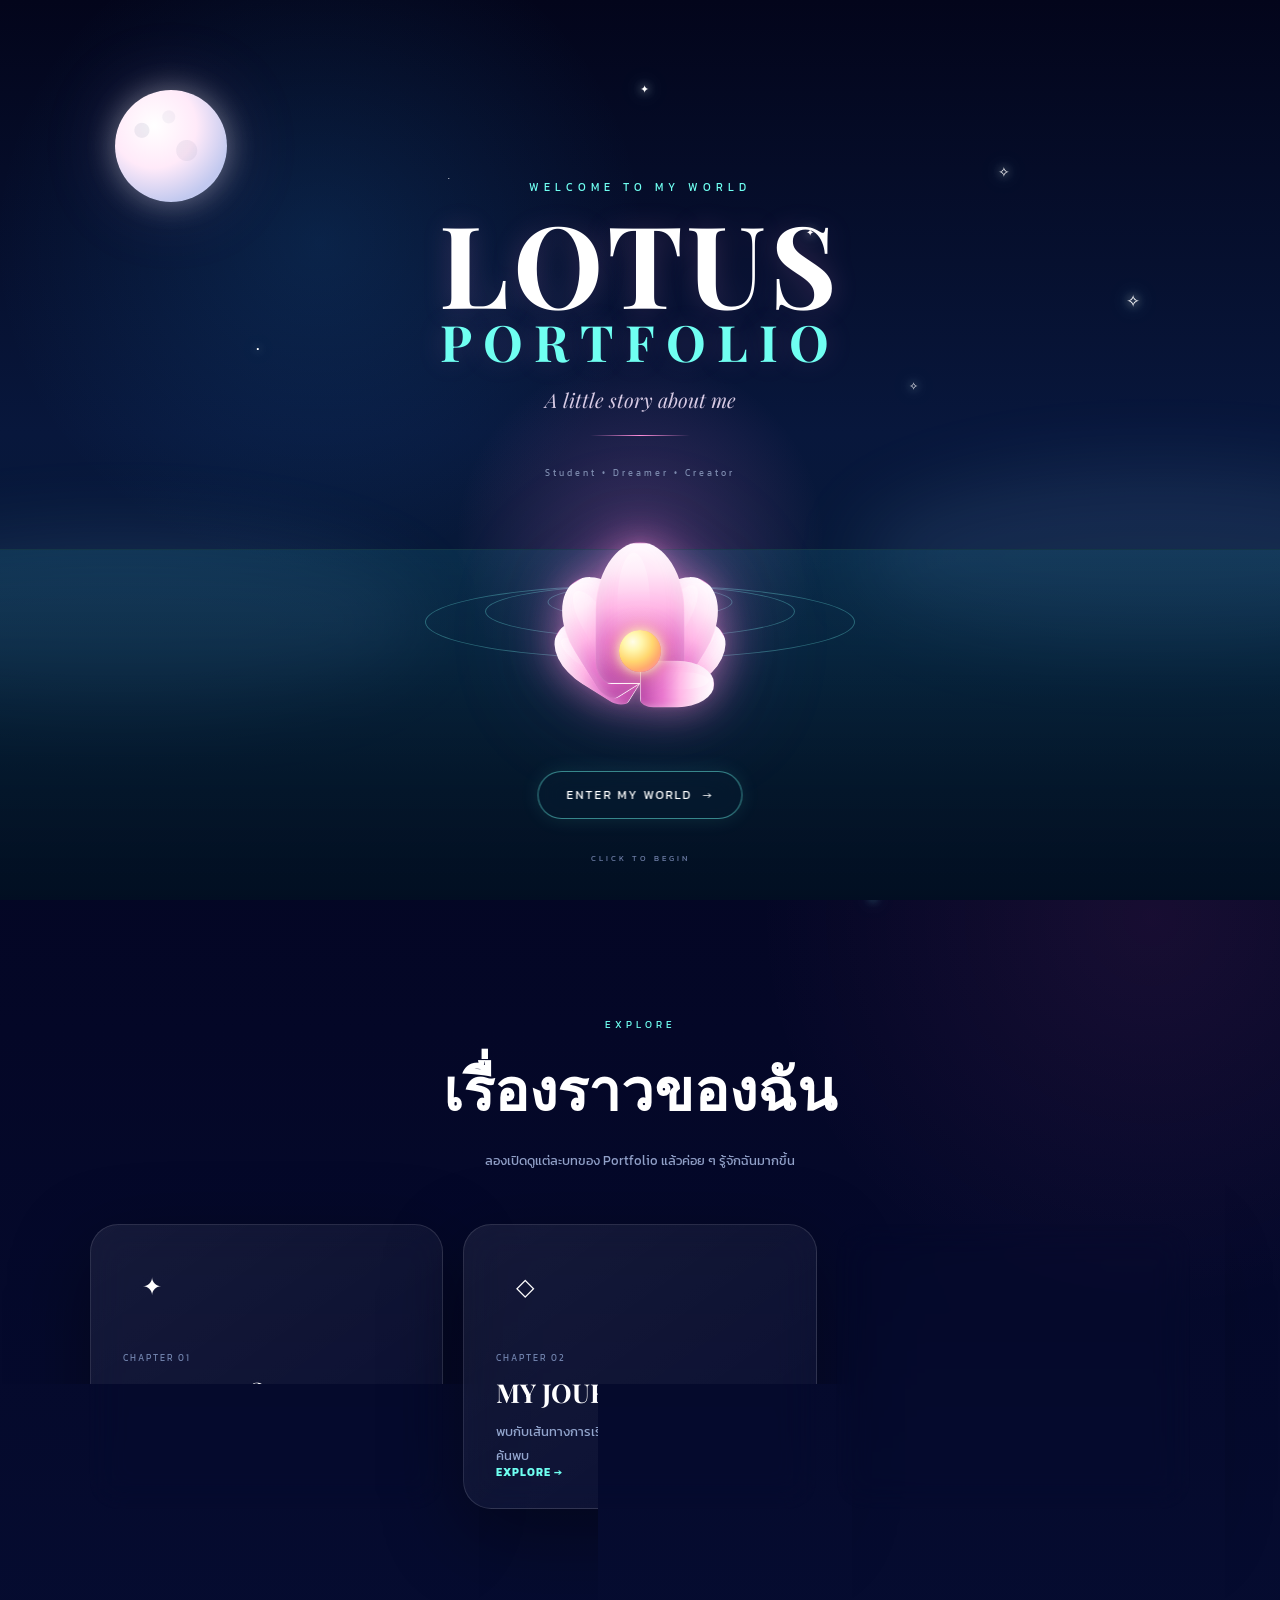
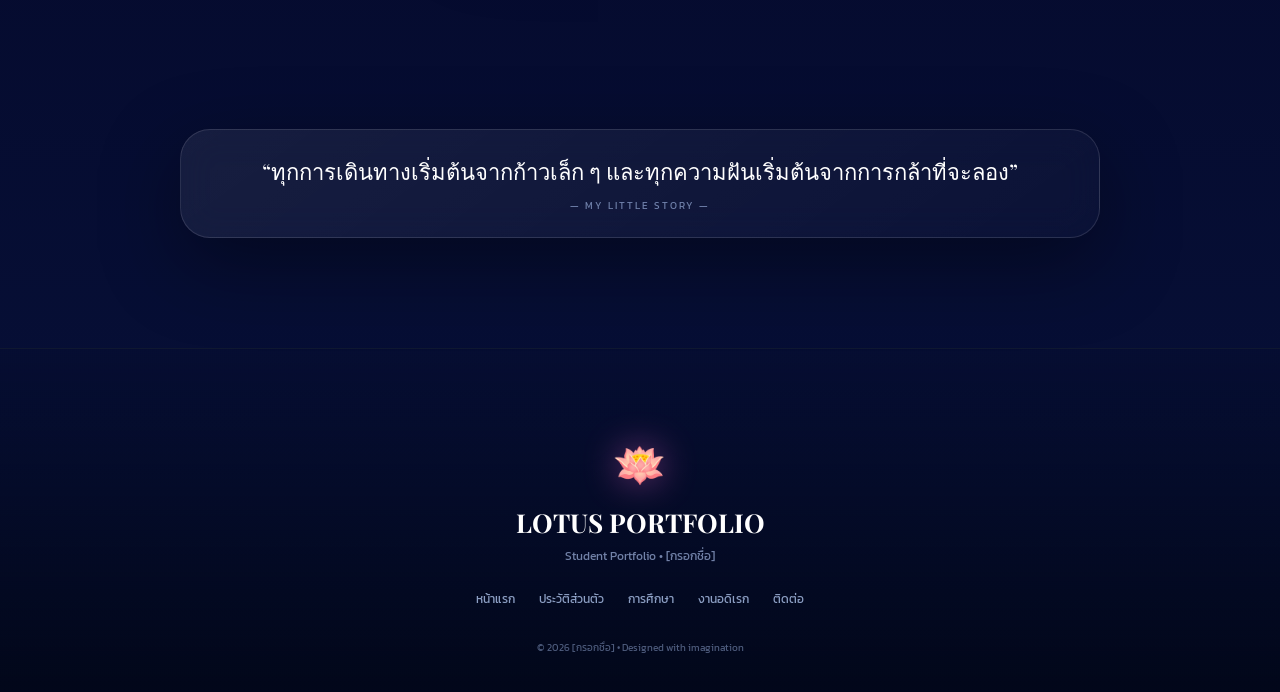
==== index.html @ af61d116 "Update index.html" ====
<!DOCTYPE html>
<html lang="th">
<head>
    <meta charset="UTF-8">
    <meta name="viewport" content="width=device-width, initial-scale=1.0">
    <meta name="description" content="LOTUS PORTFOLIO - Interactive Student Portfolio">
    <title>LOTUS PORTFOLIO | My Little World</title>
    <style>

@import url('https://fonts.googleapis.com/css2?family=Kanit:wght@300;400;500;600;700&family=Playfair+Display:wght@400;500;600;700&display=swap');

:root{
    --night:#03051c;
    --night2:#05082a;
    --deep:#07102e;
    --deep2:#0a1740;
    --blue:#10285a;
    --blue2:#1f4e9a;
    --cyan:#6ffff1;
    --aqua:#25dfff;
    --pink:#ff8edb;
    --pink2:#ff5fc8;
    --purple:#a978ff;
    --purple2:#7445ff;
    --gold:#ffd98a;
    --white:#ffffff;
    --soft:#dce7ff;
    --muted:#91a0c8;
    --green:#6ac58d;
    --glass:rgba(255,255,255,.055);
    --glass2:rgba(255,255,255,.085);
    --line:rgba(255,255,255,.12);
    --shadow:0 25px 80px rgba(0,0,0,.38);
    --ease:cubic-bezier(.2,.72,.25,1);
}

*{margin:0;padding:0;box-sizing:border-box}

html{
    scroll-behavior:smooth;
    background:#020412;
}

body{
    min-height:100vh;
    overflow-x:hidden;
    color:var(--white);
    font-family:"Kanit",sans-serif;
    background:
        radial-gradient(circle at 50% -10%, rgba(74,109,255,.20), transparent 30%),
        radial-gradient(circle at 90% 40%, rgba(255,94,202,.08), transparent 22%),
        linear-gradient(180deg,#020417 0%,#040727 45%,#07113a 100%);
}

a{color:inherit}
button,input,textarea{font:inherit}

::selection{
    color:#041125;
    background:var(--cyan);
}

::-webkit-scrollbar{width:8px}
::-webkit-scrollbar-track{background:#020615}
::-webkit-scrollbar-thumb{
    background:linear-gradient(180deg,var(--pink),var(--purple),var(--cyan));
    border-radius:30px;
}

body::before{
    content:"";
    position:fixed;
    inset:0;
    pointer-events:none;
    z-index:0;
    background:
        linear-gradient(rgba(255,255,255,.012) 1px,transparent 1px),
        linear-gradient(90deg,rgba(255,255,255,.012) 1px,transparent 1px);
    background-size:80px 80px;
    mask-image:linear-gradient(to bottom,rgba(0,0,0,.35),transparent 75%);
}

#spaceCanvas{
    position:fixed;
    inset:0;
    width:100%;
    height:100%;
    pointer-events:none;
    z-index:1;
    opacity:.92;
}

#mouseGlow{
    position:fixed;
    left:50%;
    top:50%;
    width:340px;
    height:340px;
    border-radius:50%;
    transform:translate(-50%,-50%);
    pointer-events:none;
    z-index:9999;
    background:
        radial-gradient(circle,
            rgba(111,255,241,.15) 0%,
            rgba(169,120,255,.10) 28%,
            rgba(255,142,219,.05) 45%,
            transparent 72%);
    filter:blur(5px);
    mix-blend-mode:screen;
}

.progress-bar{
    position:fixed;
    left:0;
    top:0;
    width:100%;
    height:3px;
    z-index:2000;
    pointer-events:none;
}
.progress-bar span{
    display:block;
    width:0%;
    height:100%;
    background:linear-gradient(90deg,var(--cyan),var(--purple),var(--pink));
    box-shadow:0 0 14px rgba(111,255,241,.45);
}

.site-header{
    position:fixed;
    left:0;
    top:16px;
    width:100%;
    z-index:1500;
    padding:0 18px;
}

.navbar{
    position:relative;
    width:min(1220px,100%);
    margin:auto;
    display:flex;
    align-items:center;
    justify-content:space-between;
    gap:18px;
    padding:12px 16px;
    border:1px solid rgba(255,160,230,.17);
    border-radius:24px;
    background:rgba(3,9,31,.58);
    backdrop-filter:blur(22px);
    -webkit-backdrop-filter:blur(22px);
    box-shadow:0 16px 60px rgba(0,0,0,.25);
    transition:.35s var(--ease);
}
.navbar.scrolled{
    background:rgba(3,8,27,.88);
    border-color:rgba(111,255,241,.22);
    box-shadow:0 18px 60px rgba(0,0,0,.38);
}

.logo{
    display:flex;
    align-items:center;
    gap:10px;
    text-decoration:none;
    min-width:max-content;
}
.logo-icon{
    width:42px;
    height:42px;
    display:grid;
    place-items:center;
    border-radius:50%;
    font-size:21px;
    background:
        radial-gradient(circle at 30% 25%,#fff6fd 0,#ff9cdf 22%,#b26cff 58%,#4330ac 100%);
    box-shadow:
        0 0 20px rgba(255,142,219,.34),
        inset 0 0 12px rgba(255,255,255,.25);
}
.logo-text{
    font-family:"Playfair Display",serif;
    font-size:20px;
    line-height:1;
    letter-spacing:1px;
}
.logo-text strong{
    display:block;
    margin-top:4px;
    color:var(--cyan);
    font-family:"Kanit",sans-serif;
    font-size:8px;
    letter-spacing:3px;
}

.nav-links{
    display:flex;
    align-items:center;
    gap:24px;
}
.nav-links a{
    position:relative;
    text-decoration:none;
    color:#aebde0;
    font-size:13px;
    transition:.3s;
}
.nav-links a::after{
    content:"";
    position:absolute;
    left:50%;
    bottom:-9px;
    width:0;
    height:2px;
    transform:translateX(-50%);
    border-radius:99px;
    background:linear-gradient(90deg,var(--pink),var(--cyan));
    box-shadow:0 0 10px rgba(111,255,241,.55);
    transition:.35s var(--ease);
}
.nav-links a:hover,
.nav-links a.active{
    color:#fff;
    text-shadow:0 0 16px rgba(111,255,241,.25);
}
.nav-links a:hover::after,
.nav-links a.active::after{
    width:100%;
}

.music-toggle{
    width:44px;
    height:44px;
    display:grid;
    place-items:center;
    border-radius:50%;
    border:1px solid rgba(255,255,255,.14);
    background:linear-gradient(135deg,rgba(111,255,241,.09),rgba(169,120,255,.09));
    color:#fff;
    cursor:pointer;
    transition:.35s var(--ease);
}
.music-toggle:hover{
    transform:scale(1.07) rotate(4deg);
    border-color:rgba(111,255,241,.38);
    box-shadow:0 0 28px rgba(111,255,241,.18);
}
.music-toggle.playing{
    animation:musicPulse 1.7s ease-in-out infinite alternate;
}
@keyframes musicPulse{
    from{box-shadow:0 0 6px rgba(111,255,241,.1)}
    to{box-shadow:0 0 28px rgba(255,142,219,.28)}
}

.page{
    position:relative;
    z-index:5;
    min-height:100vh;
}

.page-hero{
    position:relative;
    min-height:72vh;
    padding:180px 24px 80px;
    display:flex;
    align-items:flex-end;
    overflow:hidden;
}

.page-hero::before{
    content:"";
    position:absolute;
    inset:0;
    background:
        radial-gradient(circle at 70% 15%,rgba(169,120,255,.13),transparent 25%),
        radial-gradient(circle at 24% 42%,rgba(111,255,241,.08),transparent 22%);
    pointer-events:none;
}

.hero-inner{
    width:min(1160px,100%);
    margin:auto;
    position:relative;
}

.kicker{
    display:inline-flex;
    align-items:center;
    gap:10px;
    padding:8px 14px;
    border-radius:999px;
    border:1px solid rgba(111,255,241,.22);
    color:var(--cyan);
    background:rgba(111,255,241,.045);
    font-size:10px;
    letter-spacing:3px;
}

.kicker::before{
    content:"✦";
    text-shadow:0 0 12px var(--cyan);
}

.page-title{
    margin-top:18px;
    max-width:940px;
    font-family:"Playfair Display",serif;
    font-size:clamp(48px,8vw,96px);
    line-height:.98;
    letter-spacing:-2px;
}

.page-title .accent{
    color:var(--pink);
    text-shadow:0 0 26px rgba(255,142,219,.22);
}
.page-subtitle{
    max-width:700px;
    margin-top:18px;
    color:#a7b7dc;
    font-size:15px;
    line-height:1.9;
}

.page-orbit{
    position:absolute;
    right:10%;
    top:18%;
    width:260px;
    height:260px;
    border-radius:50%;
    border:1px solid rgba(111,255,241,.13);
    box-shadow:0 0 50px rgba(111,255,241,.05);
    animation:spin 16s linear infinite;
}
.page-orbit::before,
.page-orbit::after{
    content:"";
    position:absolute;
    border-radius:50%;
}
.page-orbit::before{
    width:10px;height:10px;left:10%;top:28%;
    background:var(--cyan);
    box-shadow:0 0 18px var(--cyan);
}
.page-orbit::after{
    width:8px;height:8px;right:11%;bottom:24%;
    background:var(--pink);
    box-shadow:0 0 15px var(--pink);
}
@keyframes spin{to{transform:rotate(360deg)}}

.section{
    width:min(1160px,calc(100% - 40px));
    margin:auto;
    padding:110px 0;
}

.section-heading{
    max-width:780px;
    margin:0 auto 52px;
    text-align:center;
}
.section-heading small{
    color:var(--cyan);
    font-size:10px;
    letter-spacing:4px;
}
.section-heading h2{
    margin-top:10px;
    font-family:"Playfair Display",serif;
    font-size:clamp(34px,5vw,58px);
}
.section-heading p{
    margin-top:12px;
    color:var(--muted);
    line-height:1.8;
    font-size:13px;
}

.glass{
    position:relative;
    border:1px solid var(--line);
    border-radius:30px;
    background:
        linear-gradient(145deg,rgba(255,255,255,.07),rgba(255,255,255,.022));
    backdrop-filter:blur(18px);
    -webkit-backdrop-filter:blur(18px);
    box-shadow:var(--shadow);
    overflow:hidden;
}

.glass::before{
    content:"";
    position:absolute;
    inset:0;
    background:
        linear-gradient(
            120deg,
            transparent 20%,
            rgba(255,255,255,.045) 48%,
            transparent 78%
        );
    transform:translateX(-100%);
    transition:1s var(--ease);
    pointer-events:none;
}
.glass:hover::before{transform:translateX(100%)}

.reveal{
    opacity:0;
    transform:translateY(38px);
    transition:
        opacity .9s var(--ease),
        transform .9s var(--ease);
}
.reveal.visible{
    opacity:1;
    transform:translateY(0);
}

.tilt{
    transform-style:preserve-3d;
    transition:
        transform .18s ease,
        border-color .35s,
        box-shadow .35s;
}
.tilt:hover{
    border-color:rgba(111,255,241,.25);
}

.btn-row{
    display:flex;
    flex-wrap:wrap;
    gap:14px;
    margin-top:30px;
}
.btn{
    display:inline-flex;
    align-items:center;
    justify-content:center;
    gap:9px;
    min-height:46px;
    padding:0 21px;
    border-radius:999px;
    text-decoration:none;
    font-size:13px;
    transition:.35s var(--ease);
}
.btn-primary{
    color:#061329;
    background:linear-gradient(135deg,#8efff5,#5bdfff);
    box-shadow:0 12px 35px rgba(37,223,255,.17);
}
.btn-primary:hover{
    transform:translateY(-4px);
    box-shadow:0 17px 40px rgba(37,223,255,.28);
}
.btn-secondary{
    color:#fff;
    border:1px solid rgba(255,142,219,.26);
    background:rgba(255,255,255,.035);
}
.btn-secondary:hover{
    transform:translateY(-4px);
    border-color:rgba(255,142,219,.48);
    background:rgba(255,142,219,.06);
}

.image-frame{
    position:relative;
    aspect-ratio:4/5;
    border-radius:26px;
    overflow:hidden;
    border:1px solid rgba(255,255,255,.12);
    background:linear-gradient(145deg,#0c1748,#090f30);
}
.image-frame img{
    width:100%;
    height:100%;
    object-fit:cover;
    display:block;
}
.image-frame .fallback{
    position:absolute;
    inset:0;
    display:grid;
    place-items:center;
    padding:20px;
    text-align:center;
    color:#7f8fb6;
    background:
        radial-gradient(circle at 50% 20%,rgba(255,142,219,.10),transparent 30%),
        linear-gradient(160deg,#09143a,#04091f);
}
.image-frame .fallback span{
    display:block;
    margin-bottom:8px;
    font-size:36px;
}

.stat-grid{
    display:grid;
    grid-template-columns:repeat(3,1fr);
    gap:16px;
}
.stat-card{
    padding:22px 18px;
    text-align:center;
}
.stat-card strong{
    display:block;
    color:var(--pink);
    font-family:"Playfair Display",serif;
    font-size:34px;
}
.stat-card span{
    color:#7b8db8;
    font-size:10px;
    letter-spacing:2px;
}

.info-grid{
    display:grid;
    grid-template-columns:repeat(2,1fr);
    gap:18px;
}
.info-card{
    padding:25px;
    min-height:130px;
}
.info-card small{
    display:block;
    color:var(--cyan);
    font-size:9px;
    letter-spacing:3px;
}
.info-card h3{
    margin-top:8px;
    font-size:21px;
}
.info-card p{
    margin-top:7px;
    color:#8da0c8;
    line-height:1.8;
    font-size:12px;
}

.footer{
    position:relative;
    z-index:6;
    padding:84px 20px 35px;
    text-align:center;
    border-top:1px solid rgba(142,178,255,.10);
    background:linear-gradient(180deg,rgba(2,7,26,.1),rgba(1,5,18,.8));
}
.footer-lotus{
    font-size:43px;
    filter:drop-shadow(0 0 18px rgba(255,110,210,.46));
    animation:footerFloat 4s ease-in-out infinite;
}
.footer h3{
    margin-top:8px;
    font-family:"Playfair Display",serif;
    font-size:26px;
}
.footer p{
    margin-top:7px;
    color:#7282a8;
    font-size:12px;
}
.footer-links{
    display:flex;
    justify-content:center;
    flex-wrap:wrap;
    gap:24px;
    margin:25px 0;
}
.footer-links a{
    color:#8da0c5;
    text-decoration:none;
    font-size:12px;
    transition:.3s;
}
.footer-links a:hover{color:var(--cyan)}
.footer small{color:#4d5b7c;font-size:10px}
@keyframes footerFloat{
    0%,100%{transform:translateY(0)}
    50%{transform:translateY(-8px) rotate(2deg)}
}

/* ------------------------------ HOME ------------------------------ */

.home-hero{
    position:relative;
    min-height:100vh;
    padding:160px 6% 100px;
    display:flex;
    align-items:center;
    overflow:hidden;
}

.home-hero::before{
    content:"";
    position:absolute;
    inset:0;
    background:
        radial-gradient(circle at 73% 25%,rgba(169,120,255,.14),transparent 25%),
        radial-gradient(circle at 22% 80%,rgba(255,95,200,.11),transparent 24%);
}

.home-content{
    width:min(1180px,100%);
    margin:auto;
    position:relative;
    z-index:5;
    display:grid;
    grid-template-columns:1fr 1fr;
    gap:64px;
    align-items:center;
}

.home-copy .eyebrow{
    display:inline-flex;
    align-items:center;
    gap:8px;
    padding:8px 15px;
    border-radius:999px;
    color:var(--cyan);
    border:1px solid rgba(111,255,241,.24);
    background:rgba(111,255,241,.045);
    font-size:10px;
    letter-spacing:2px;
}
.home-copy .chapter{
    display:block;
    margin-top:20px;
    color:#8075a2;
    font-size:10px;
    letter-spacing:4px;
}
.home-copy h1{
    margin-top:12px;
    font-size:clamp(44px,6vw,77px);
    line-height:1.07;
    letter-spacing:-2px;
}
.home-copy h1 span{
    color:var(--pink);
    text-shadow:0 0 24px rgba(255,95,200,.26);
}
.role{
    margin-top:18px;
    color:var(--cyan);
    font-size:11px;
    letter-spacing:3px;
}
.description{
    max-width:580px;
    margin-top:17px;
    color:#a6b5d6;
    line-height:2;
    font-size:14px;
}

.home-mini-info{
    display:flex;
    width:max-content;
    max-width:100%;
    margin-top:38px;
    padding:15px 18px;
    border-radius:22px;
}
.home-mini-info > div{
    min-width:82px;
    padding:0 17px;
    text-align:center;
}
.home-mini-info > div + div{
    border-left:1px solid rgba(140,175,235,.13);
}
.home-mini-info strong{
    display:block;
    font-family:"Playfair Display",serif;
    color:var(--pink);
    font-size:25px;
}
.home-mini-info span{
    color:#7686ad;
    font-size:8px;
    letter-spacing:2px;
}

.home-lake{
    position:relative;
    height:600px;
    display:grid;
    place-items:center;
    isolation:isolate;
}
.lake-glow{
    position:absolute;
    width:530px;
    height:530px;
    border-radius:50%;
    background:
        radial-gradient(circle,
            rgba(255,113,210,.18),
            rgba(70,220,255,.08) 38%,
            transparent 70%);
    filter:blur(10px);
    animation:lakeGlow 5s ease-in-out infinite;
}
@keyframes lakeGlow{
    0%,100%{transform:scale(.95);opacity:.7}
    50%{transform:scale(1.07);opacity:1}
}

.lake-orbit{
    position:absolute;
    border:1px solid rgba(111,255,241,.24);
    border-radius:50%;
    transform:rotateX(68deg);
    box-shadow:0 0 18px rgba(111,255,241,.03);
}
.lake-orbit.orbit-one{
    width:520px;height:190px;
    animation:orbitOne 12s linear infinite;
}
.lake-orbit.orbit-two{
    width:430px;height:150px;
    border-color:rgba(255,142,219,.24);
    animation:orbitTwo 18s linear infinite reverse;
}
.lake-orbit.orbit-three{
    width:350px;height:110px;
    border-color:rgba(169,120,255,.16);
    animation:orbitThree 24s linear infinite;
}
@keyframes orbitOne{
    from{transform:rotateX(68deg) rotateZ(0)}
    to{transform:rotateX(68deg) rotateZ(360deg)}
}
@keyframes orbitTwo{
    from{transform:rotateX(68deg) rotateZ(0)}
    to{transform:rotateX(68deg) rotateZ(-360deg)}
}
@keyframes orbitThree{
    from{transform:rotateX(68deg) rotateZ(0)}
    to{transform:rotateX(68deg) rotateZ(360deg)}
}

.lake-water{
    position:absolute;
    bottom:64px;
    width:520px;
    height:125px;
}
.lake-water span{
    position:absolute;
    left:50%;
    top:20px;
    transform:translateX(-50%);
    border:1px solid rgba(111,255,241,.26);
    border-radius:50%;
}
.lake-water span:nth-child(1){width:480px;height:72px}
.lake-water span:nth-child(2){width:355px;height:51px}
.lake-water span:nth-child(3){width:235px;height:34px}
.lake-water span:nth-child(4){width:125px;height:19px}

.lake-lotus{
    position:relative;
    z-index:12;
    width:270px;
    height:170px;
    filter:
        drop-shadow(0 0 15px rgba(255,255,255,.12))
        drop-shadow(0 0 28px rgba(255,105,205,.47))
        drop-shadow(0 0 55px rgba(169,120,255,.15));
    animation:mainLotusFloat 4s ease-in-out infinite;
}
@keyframes mainLotusFloat{
    0%,100%{transform:translateY(0)}
    50%{transform:translateY(-15px)}
}

.lake-lotus .petal,
.opening-lotus .petal{
    position:absolute;
    width:85px;
    height:135px;
    left:50%;
    bottom:0;
    transform-origin:50% 100%;
    border-radius:70% 70% 25% 25%;
    background:
        linear-gradient(180deg,
            #fff8ff 0%,
            #ffe7f7 20%,
            #ffb8e7 46%,
            #e978cf 70%,
            #c351b1 100%);
    border:1px solid rgba(255,255,255,.20);
    box-shadow:
        inset 0 7px 14px rgba(255,255,255,.44),
        inset 0 -14px 18px rgba(156,45,137,.14),
        0 0 12px rgba(255,142,219,.12);
}
.lake-lotus .petal::before,
.opening-lotus .petal::before{
    content:"";
    position:absolute;
    width:38%;height:73%;
    left:24%;top:7%;
    border-radius:70% 70% 40% 40%;
    background:linear-gradient(180deg,rgba(255,255,255,.40),rgba(255,255,255,.04),transparent);
}
.lake-lotus .p1,
.opening-lotus .p1{
    transform:translateX(-50%) rotate(0) scale(1.05);
    z-index:5;
}
.lake-lotus .p2,
.opening-lotus .p2{
    transform:translateX(-50%) rotate(-32deg) scale(.90);
    z-index:4;
}
.lake-lotus .p3,
.opening-lotus .p3{
    transform:translateX(-50%) rotate(32deg) scale(.90);
    z-index:4;
}
.lake-lotus .p4,
.opening-lotus .p4{
    transform:translateX(-50%) rotate(-58deg) scale(.72);
    z-index:2;
}
.lake-lotus .p5,
.opening-lotus .p5{
    transform:translateX(-50%) rotate(58deg) scale(.72);
    z-index:2;
}
.lake-lotus .p6,
.opening-lotus .p6{
    transform:translateX(-50%) rotate(90deg) scale(.55);
    z-index:6;
}

.lotus-center{
    position:absolute;
    left:50%;
    bottom:12px;
    width:42px;
    height:42px;
    transform:translateX(-50%);
    border-radius:50%;
    background:
        radial-gradient(circle at 33% 28%,
            #fffde9 0%,
            #fff6ad 22%,
            #ffd66f 48%,
            #ffab6d 68%,
            #ff78bc 100%);
    box-shadow:
        0 0 10px rgba(255,250,190,.85),
        0 0 22px rgba(255,214,120,.72),
        0 0 42px rgba(255,124,192,.32);
    z-index:20;
    animation:centerGlow 2.5s ease-in-out infinite;
}
@keyframes centerGlow{
    0%,100%{transform:translateX(-50%) scale(.96);filter:brightness(1)}
    50%{transform:translateX(-50%) scale(1.06);filter:brightness(1.10)}
}

.leaf{
    position:absolute;
    width:150px;
    height:92px;
    border-radius:80% 20% 80% 20%;
    background:
        radial-gradient(circle at 44% 43%,#6eac6c,#1d674d 60%,#0a332d);
    box-shadow:
        inset 0 0 20px rgba(180,255,190,.08),
        0 0 25px rgba(20,180,130,.14);
    animation:leafFloat 5s ease-in-out infinite;
}
.leaf::before{
    content:"";
    position:absolute;
    left:50%;
    top:11%;
    width:2px;height:78%;
    background:rgba(202,255,212,.26);
    transform:rotate(30deg);
}
.leaf::after{
    content:"";
    position:absolute;
    left:13%;top:50%;
    width:75%;height:2px;
    background:rgba(202,255,212,.16);
    transform:rotate(-8deg);
}
.leaf-left{left:1%;bottom:126px;transform:rotate(-18deg)}
.leaf-right{right:0;bottom:165px;transform:rotate(18deg) scale(.84);animation-delay:1.3s}
@keyframes leafFloat{
    0%,100%{translate:0 0}
    50%{translate:0 -9px}
}

.lake-light{
    position:absolute;
    color:#fff;
    text-shadow:0 0 10px #fff,0 0 25px var(--cyan);
    animation:twinkle 2.4s ease-in-out infinite;
    z-index:13;
}
.light-1{top:19%;right:16%}
.light-2{top:34%;left:11%;animation-delay:.8s}
.light-3{bottom:20%;right:17%;animation-delay:.3s}
.light-4{top:50%;left:20%;animation-delay:1.2s}
@keyframes twinkle{
    0%,100%{opacity:.25;transform:scale(.65)}
    50%{opacity:1;transform:scale(1.35)}
}

.lake-label{
    position:absolute;
    right:-3px;
    bottom:18px;
    display:flex;
    align-items:center;
    gap:11px;
    padding:12px 17px;
    border:1px solid rgba(255,142,219,.23);
    border-radius:18px;
    background:rgba(10,20,50,.58);
    backdrop-filter:blur(15px);
    box-shadow:0 15px 40px rgba(0,0,0,.18);
}
.lake-label > span{font-size:27px}
.lake-label strong{
    display:block;
    color:var(--pink);
    font-family:"Playfair Display",serif;
    font-size:13px;
    letter-spacing:2px;
}
.lake-label small{color:#7485ad;font-size:9px}

.chapter-grid{
    width:min(1100px,100%);
    margin:auto;
    display:grid;
    grid-template-columns:repeat(3,1fr);
    gap:20px;
}
.chapter-card{
    position:relative;
    min-height:285px;
    padding:32px;
    border-radius:28px;
    text-decoration:none;
    color:#fff;
    overflow:hidden;
}
.chapter-card::before{
    content:"";
    position:absolute;
    width:220px;height:220px;
    right:-95px;top:-95px;
    border-radius:50%;
    filter:blur(14px);
    opacity:.45;
    transition:.45s;
}
.chapter-card:hover::before{transform:scale(1.28)}
.chapter-card.blue-card::before{background:radial-gradient(circle,rgba(111,255,241,.18),transparent 70%)}
.chapter-card.purple-card::before{background:radial-gradient(circle,rgba(169,120,255,.18),transparent 70%)}
.chapter-card.pink-card::before{background:radial-gradient(circle,rgba(255,142,219,.18),transparent 70%)}

.chapter-icon{
    width:58px;
    height:58px;
    display:grid;
    place-items:center;
    border-radius:18px;
    font-size:24px;
    margin-bottom:28px;
}
.blue-card .chapter-icon{
    color:var(--cyan);
    background:rgba(111,255,241,.08);
    box-shadow:0 0 25px rgba(111,255,241,.08);
}
.purple-card .chapter-icon{
    color:#d8c5ff;
    background:rgba(169,120,255,.09);
}
.pink-card .chapter-icon{
    color:#ffb2e4;
    background:rgba(255,142,219,.09);
}
.chapter-card small{color:#7183ad;letter-spacing:2px;font-size:9px}
.chapter-card h3{
    margin-top:8px;
    font-family:"Playfair Display",serif;
    font-size:26px;
}
.chapter-card p{
    margin-top:10px;
    max-width:320px;
    color:#93a6ce;
    line-height:1.8;
    font-size:13px;
}
.chapter-card strong{
    position:absolute;
    left:32px;
    bottom:28px;
    color:var(--cyan);
    font-size:11px;
    letter-spacing:1px;
}

/* ------------------------------ OPENING ------------------------------ */

.opening-control{display:none}
.opening-screen{
    position:fixed;
    inset:0;
    z-index:50000;
    display:flex;
    align-items:center;
    justify-content:center;
    overflow:hidden;
    background:#02030e;
    transition:
        opacity 1.15s var(--ease),
        visibility 1.15s var(--ease),
        transform 1.15s var(--ease);
}
body.opened .opening-screen{
    opacity:0;
    visibility:hidden;
    pointer-events:none;
    transform:scale(1.07);
}
.opening-bg{
    position:absolute;
    inset:0;
    background:
        radial-gradient(circle at 50% 60%,rgba(255,130,220,.20),transparent 22%),
        radial-gradient(circle at 25% 27%,rgba(40,170,255,.13),transparent 28%),
        linear-gradient(180deg,#03051b 0%,#08173c 48%,#061a36 72%,#020814 100%);
}
.opening-stars{
    position:absolute;
    inset:0;
}
.opening-stars i{
    position:absolute;
    color:#fff;
    font-style:normal;
    text-shadow:0 0 10px #fff,0 0 20px var(--cyan);
    animation:openingStar 2.5s ease-in-out infinite;
}
.opening-stars i:nth-child(1){left:11%;top:14%;font-size:18px}
.opening-stars i:nth-child(2){left:78%;top:18%;font-size:14px;animation-delay:.7s}
.opening-stars i:nth-child(3){left:50%;top:9%;font-size:11px;animation-delay:1.1s}
.opening-stars i:nth-child(4){left:20%;top:37%;font-size:20px;animation-delay:.2s}
.opening-stars i:nth-child(5){left:88%;top:32%;font-size:17px;animation-delay:1.3s}
.opening-stars i:nth-child(6){left:63%;top:25%;font-size:10px;animation-delay:.5s}
.opening-stars i:nth-child(7){left:35%;top:19%;font-size:9px;animation-delay:1.5s}
.opening-stars i:nth-child(8){left:71%;top:42%;font-size:11px;animation-delay:.9s}
@keyframes openingStar{
    0%,100%{opacity:.25;transform:scale(.7)}
    50%{opacity:1;transform:scale(1.4)}
}

.opening-moon{
    position:absolute;
    top:10%;
    left:9%;
    width:112px;
    height:112px;
    border-radius:50%;
    background:
        radial-gradient(circle at 35% 32%,#fff,#ffeaf9 40%,#c2c9ef 74%);
    box-shadow:
        0 0 30px rgba(255,255,255,.38),
        0 0 82px rgba(255,160,230,.15);
    animation:moonFloat 6s ease-in-out infinite;
}
.opening-moon::after{
    content:"";
    position:absolute;
    inset:0;
    border-radius:50%;
    background:
        radial-gradient(circle at 24% 36%,rgba(86,99,138,.10) 0 7px,transparent 8px),
        radial-gradient(circle at 64% 54%,rgba(86,99,138,.08) 0 10px,transparent 11px),
        radial-gradient(circle at 48% 24%,rgba(86,99,138,.06) 0 6px,transparent 7px);
}
@keyframes moonFloat{
    0%,100%{translate:0 0}
    50%{translate:0 -12px}
}

.opening-mist{
    position:absolute;
    width:600px;height:180px;
    border-radius:50%;
    filter:blur(36px);
    background:rgba(140,190,255,.11);
    animation:mistMove 8s ease-in-out infinite;
}
.mist-left{left:-180px;bottom:21%}
.mist-right{right:-180px;bottom:28%;animation-delay:2.8s}
@keyframes mistMove{
    0%,100%{translate:0 0}
    50%{translate:80px 0}
}

.opening-water{
    position:absolute;
    left:0;right:0;bottom:0;
    height:39%;
    background:
        linear-gradient(180deg,rgba(20,104,130,.25),rgba(2,15,35,.95));
    border-top:1px solid rgba(100,255,245,.16);
}
.opening-ripple{
    position:absolute;
    left:50%;
    top:10%;
    transform:translateX(-50%);
    border:1px solid rgba(120,255,245,.3);
    border-radius:50%;
}
.ripple-1{width:430px;height:74px;animation:waterRipple 4.2s infinite}
.ripple-2{width:310px;height:53px;animation:waterRipple 4.2s 1s infinite}
.ripple-3{width:185px;height:34px;animation:waterRipple 4.2s 2s infinite}
@keyframes waterRipple{
    0%,100%{opacity:.15;transform:translateX(-50%) scale(.82)}
    50%{opacity:.8;transform:translateX(-50%) scale(1.12)}
}

.opening-lotus{
    position:absolute;
    left:50%;
    bottom:24%;
    width:210px;height:120px;
    transform:translateX(-50%);
    filter:
        drop-shadow(0 0 16px rgba(255,255,255,.12))
        drop-shadow(0 0 23px rgba(255,105,205,.50))
        drop-shadow(0 0 52px rgba(169,120,255,.16));
    animation:openingLotusFloat 4s ease-in-out infinite;
}
@keyframes openingLotusFloat{
    0%,100%{transform:translateX(-50%) translateY(0)}
    50%{transform:translateX(-50%) translateY(-12px)}
}

.opening-content{
    position:relative;
    z-index:10;
    margin-top:-245px;
    text-align:center;
}
.opening-small{
    color:var(--cyan);
    font-size:11px;
    letter-spacing:5px;
}
.opening-content h1{
    margin-top:14px;
    font-family:"Playfair Display",serif;
    font-size:clamp(58px,10vw,114px);
    line-height:.90;
    letter-spacing:4px;
    text-shadow:0 0 28px rgba(255,142,219,.18);
}
.opening-content h1 span{
    display:block;
    margin-top:6px;
    font-size:.44em;
    color:var(--cyan);
    letter-spacing:11px;
}
.opening-content p{
    margin-top:22px;
    color:#d6c9e3;
    font-family:"Playfair Display",serif;
    font-style:italic;
    font-size:20px;
}
.opening-line{
    width:100px;
    height:1px;
    margin:22px auto;
    background:linear-gradient(90deg,transparent,var(--pink),transparent);
}
.opening-content small{
    color:#7e8caf;
    letter-spacing:3px;
    font-size:9px;
}
.enter-button{
    position:absolute;
    left:50%;
    bottom:9%;
    z-index:20;
    transform:translateX(-50%);
    display:inline-flex;
    align-items:center;
    gap:10px;
    padding:14px 28px;
    border-radius:999px;
    border:1px solid rgba(111,255,241,.48);
    background:rgba(8,31,50,.48);
    color:#fff;
    cursor:pointer;
    backdrop-filter:blur(14px);
    box-shadow:0 0 20px rgba(111,255,241,.10);
    transition:.35s var(--ease);
    font-size:12px;
    letter-spacing:2px;
}
.enter-button:hover{
    transform:translateX(-50%) translateY(-5px);
    border-color:rgba(111,255,241,.72);
    box-shadow:0 0 34px rgba(111,255,241,.24);
    background:linear-gradient(90deg,rgba(255,95,200,.20),rgba(60,235,255,.16));
}
.opening-hint{
    position:absolute;
    left:50%;
    bottom:4%;
    transform:translateX(-50%);
    color:#6e7ea7;
    font-size:8px;
    letter-spacing:3px;
}

.particle-layer{
    position:fixed;
    inset:0;
    z-index:4;
    pointer-events:none;
    overflow:hidden;
}
.floating-petal{
    position:absolute;
    top:-50px;
    font-size:18px;
    color:#ffd6f4;
    text-shadow:0 0 8px rgba(255,142,219,.60);
    opacity:.7;
    animation:petalFall linear infinite;
}
@keyframes petalFall{
    0%{transform:translateY(-50px) translateX(0) rotate(0deg);opacity:0}
    10%{opacity:.8}
    55%{transform:translateY(55vh) translateX(70px) rotate(180deg)}
    100%{transform:translateY(110vh) translateX(-80px) rotate(360deg);opacity:0}
}
.firefly{
    position:fixed;
    width:4px;height:4px;
    border-radius:50%;
    background:#dffff7;
    box-shadow:0 0 8px var(--cyan),0 0 19px var(--cyan);
    pointer-events:none;
    z-index:4;
    animation:fireflyMove var(--dur) ease-in-out infinite alternate;
}
@keyframes fireflyMove{
    from{transform:translate(0,0) scale(.5);opacity:.18}
    to{transform:translate(var(--dx),var(--dy)) scale(1.45);opacity:1}
}
.mouse-star{
    position:fixed;
    pointer-events:none;
    z-index:99998;
    color:#fff;
    font-size:11px;
    text-shadow:0 0 8px var(--cyan),0 0 15px var(--pink);
    animation:mouseStar .8s ease-out forwards;
}
@keyframes mouseStar{
    0%{opacity:1;transform:scale(.45) rotate(0)}
    100%{opacity:0;transform:translate(var(--mx),var(--my)) scale(1.4) rotate(180deg)}
}
.click-ripple{
    position:fixed;
    pointer-events:none;
    z-index:99997;
    width:12px;height:12px;
    border-radius:50%;
    border:2px solid var(--cyan);
    box-shadow:0 0 12px var(--cyan),0 0 24px var(--pink);
    transform:translate(-50%,-50%);
    animation:clickRipple .9s ease-out forwards;
}
@keyframes clickRipple{
    0%{opacity:1;width:12px;height:12px}
    100%{opacity:0;width:190px;height:190px}
}

.scroll-cue{
    position:absolute;
    left:50%;
    bottom:28px;
    transform:translateX(-50%);
    display:flex;
    flex-direction:column;
    align-items:center;
    gap:8px;
    color:#6f81a9;
    font-size:9px;
    letter-spacing:3px;
}
.scroll-cue span{
    width:23px;height:36px;
    border:1px solid rgba(255,255,255,.15);
    border-radius:999px;
    position:relative;
}
.scroll-cue span::after{
    content:"";
    position:absolute;
    left:50%;top:7px;
    width:3px;height:7px;
    border-radius:99px;
    transform:translateX(-50%);
    background:var(--cyan);
    animation:scrollDot 1.7s infinite;
}
@keyframes scrollDot{
    0%,100%{transform:translate(-50%,0);opacity:.25}
    50%{transform:translate(-50%,10px);opacity:1}
}

/* ------------------------------ PROFILE ------------------------------ */

.profile-layout{
    display:grid;
    grid-template-columns:.9fr 1.1fr;
    gap:28px;
    align-items:start;
}
.profile-panel{padding:30px}
.profile-photo{
    aspect-ratio:1/1.12;
}
.profile-name{
    margin-top:22px;
    font-family:"Playfair Display",serif;
    font-size:36px;
}
.profile-role{
    margin-top:7px;
    color:var(--cyan);
    font-size:11px;
    letter-spacing:2px;
}
.profile-bio{
    margin-top:16px;
    color:#8fa1c7;
    font-size:13px;
    line-height:1.9;
}
.tag-row{
    display:flex;
    flex-wrap:wrap;
    gap:9px;
    margin-top:18px;
}
.tag{
    padding:7px 11px;
    border-radius:999px;
    border:1px solid rgba(255,255,255,.10);
    color:#a9b8db;
    background:rgba(255,255,255,.035);
    font-size:10px;
}
.quote-panel{
    margin-top:18px;
    padding:24px;
}
.quote-panel p{
    font-family:"Playfair Display",serif;
    font-size:22px;
    line-height:1.55;
}
.quote-panel span{
    display:block;
    margin-top:10px;
    color:#7081aa;
    font-size:10px;
    letter-spacing:2px;
}
.skill-list{display:grid;gap:15px}
.skill{
    padding:18px 20px;
}
.skill-top{
    display:flex;
    justify-content:space-between;
    gap:10px;
    color:#dce7ff;
    font-size:12px;
}
.skill-top span{color:#7d8fb7}
.skill-bar{
    height:7px;
    margin-top:11px;
    border-radius:99px;
    background:rgba(255,255,255,.06);
    overflow:hidden;
}
.skill-bar i{
    display:block;
    height:100%;
    width:var(--level);
    border-radius:99px;
    background:linear-gradient(90deg,var(--cyan),var(--purple),var(--pink));
    box-shadow:0 0 14px rgba(111,255,241,.18);
}

/* ------------------------------ EDUCATION ------------------------------ */

.timeline{
    position:relative;
    width:min(960px,100%);
    margin:auto;
}
.timeline::before{
    content:"";
    position:absolute;
    left:50%;
    top:0;
    bottom:0;
    width:2px;
    transform:translateX(-50%);
    background:linear-gradient(180deg,transparent,var(--cyan),var(--purple),var(--pink),transparent);
    box-shadow:0 0 15px rgba(111,255,241,.12);
}
.timeline-item{
    position:relative;
    width:50%;
    padding:0 36px 55px;
}
.timeline-item:nth-child(odd){left:0;text-align:right}
.timeline-item:nth-child(even){left:50%;text-align:left}
.timeline-dot{
    position:absolute;
    top:10px;
    width:15px;height:15px;
    border-radius:50%;
    background:var(--cyan);
    box-shadow:0 0 0 6px rgba(111,255,241,.08),0 0 22px rgba(111,255,241,.35);
}
.timeline-item:nth-child(odd) .timeline-dot{right:-7px}
.timeline-item:nth-child(even) .timeline-dot{left:-7px}
.timeline-year{
    color:var(--pink);
    letter-spacing:2px;
    font-size:10px;
}
.timeline-card{
    margin-top:8px;
    padding:24px;
}
.timeline-card h3{
    font-family:"Playfair Display",serif;
    font-size:24px;
}
.timeline-card p{
    margin-top:8px;
    color:#8ea1c8;
    line-height:1.85;
    font-size:12px;
}
.edu-gallery{
    display:grid;
    grid-template-columns:repeat(3,1fr);
    gap:16px;
}
.gallery-card{
    position:relative;
    aspect-ratio:4/3;
    overflow:hidden;
    border-radius:22px;
}
.gallery-card img{
    width:100%;
    height:100%;
    object-fit:cover;
    display:block;
    transition:.7s var(--ease);
}
.gallery-card:hover img{transform:scale(1.08)}
.gallery-card figcaption{
    position:absolute;
    left:0;right:0;bottom:0;
    padding:20px 16px 14px;
    background:linear-gradient(180deg,transparent,rgba(1,6,24,.94));
    color:#dce7ff;
    font-size:11px;
}

/* ------------------------------ HOBBY ------------------------------ */

.hobby-grid{
    display:grid;
    grid-template-columns:repeat(12,1fr);
    gap:17px;
}
.hobby-card{
    position:relative;
    min-height:300px;
    border-radius:26px;
    overflow:hidden;
}
.hobby-card:nth-child(1){grid-column:span 7}
.hobby-card:nth-child(2){grid-column:span 5}
.hobby-card:nth-child(3){grid-column:span 4}
.hobby-card:nth-child(4){grid-column:span 4}
.hobby-card:nth-child(5){grid-column:span 4}
.hobby-card:nth-child(6){grid-column:span 12}
.hobby-card img{
    width:100%;
    height:100%;
    object-fit:cover;
    display:block;
    transition:.8s var(--ease);
}
.hobby-card:hover img{transform:scale(1.06)}
.hobby-overlay{
    position:absolute;
    inset:0;
    display:flex;
    flex-direction:column;
    justify-content:flex-end;
    padding:25px;
    background:linear-gradient(180deg,transparent 36%,rgba(1,5,20,.88));
}
.hobby-overlay small{
    color:var(--cyan);
    font-size:9px;
    letter-spacing:3px;
}
.hobby-overlay h3{
    margin-top:5px;
    font-family:"Playfair Display",serif;
    font-size:25px;
}
.hobby-overlay p{
    max-width:500px;
    margin-top:7px;
    color:#a2b2d2;
    font-size:12px;
    line-height:1.7;
}
.favorite{
    display:grid;
    grid-template-columns:1fr .95fr;
    gap:20px;
    align-items:center;
}
.favorite-copy{
    padding:34px;
}
.favorite-copy small{
    color:var(--pink);
    letter-spacing:3px;
    font-size:9px;
}
.favorite-copy h3{
    margin-top:12px;
    font-family:"Playfair Display",serif;
    font-size:42px;
}
.favorite-copy p{
    margin-top:14px;
    color:#90a3ca;
    line-height:1.95;
    font-size:13px;
}

/* ------------------------------ CONTACT ------------------------------ */

.contact-grid{
    display:grid;
    grid-template-columns:1.05fr .95fr;
    gap:20px;
}
.contact-stack{
    display:grid;
    gap:16px;
}
.contact-card{
    padding:25px;
    display:flex;
    align-items:flex-start;
    gap:16px;
}
.contact-icon{
    width:52px;height:52px;
    flex:none;
    display:grid;
    place-items:center;
    border-radius:18px;
    background:rgba(111,255,241,.07);
    color:var(--cyan);
    font-size:21px;
}
.contact-card small{
    color:#7183ac;
    font-size:9px;
    letter-spacing:3px;
}
.contact-card h3{
    margin-top:5px;
    font-size:19px;
}
.contact-card p{
    margin-top:4px;
    color:#90a3c9;
    font-size:12px;
}
.form-card{padding:30px}
.form-grid{
    display:grid;
    grid-template-columns:repeat(2,1fr);
    gap:15px;
}
.field{
    display:grid;
    gap:7px;
}
.field.full{grid-column:1/-1}
.field label{
    color:#8797bd;
    font-size:10px;
    letter-spacing:2px;
}
.field input,
.field textarea{
    width:100%;
    border:1px solid rgba(255,255,255,.10);
    background:rgba(255,255,255,.035);
    color:#fff;
    outline:none;
    border-radius:16px;
    padding:13px 14px;
    transition:.3s;
}
.field textarea{
    min-height:135px;
    resize:vertical;
}
.field input:focus,
.field textarea:focus{
    border-color:rgba(111,255,241,.34);
    box-shadow:0 0 0 4px rgba(111,255,241,.04);
}
.form-note{
    margin-top:13px;
    color:#67799f;
    font-size:10px;
    line-height:1.7;
}
.contact-map{
    margin-top:20px;
    min-height:260px;
    position:relative;
    overflow:hidden;
}
.contact-map::before{
    content:"";
    position:absolute;
    inset:0;
    background:
        radial-gradient(circle at 50% 50%,rgba(111,255,241,.09),transparent 20%),
        linear-gradient(135deg,rgba(255,142,219,.05),rgba(111,255,241,.05));
}
.map-ring{
    position:absolute;
    left:50%;top:50%;
    width:150px;height:150px;
    transform:translate(-50%,-50%);
    border:1px solid rgba(111,255,241,.20);
    border-radius:50%;
    box-shadow:0 0 40px rgba(111,255,241,.07);
    animation:spin 12s linear infinite reverse;
}
.map-ring::after{
    content:"";
    position:absolute;
    left:50%;top:50%;
    width:12px;height:12px;
    transform:translate(-50%,-50%);
    border-radius:50%;
    background:var(--pink);
    box-shadow:0 0 25px var(--pink);
}
.map-label{
    position:absolute;
    left:50%;top:50%;
    transform:translate(-50%,88px);
    color:#92a3c8;
    font-size:10px;
    letter-spacing:2px;
}

/* ------------------------------ MOBILE ------------------------------ */

.mobile-menu-btn{
    display:none;
    width:44px;height:44px;
    border-radius:15px;
    border:1px solid rgba(255,255,255,.12);
    background:rgba(255,255,255,.035);
    color:#fff;
    cursor:pointer;
}

@media(max-width:1000px){
    .home-content{grid-template-columns:1fr}
    .home-copy{text-align:center}
    .description{margin-inline:auto}
    .btn-row,.home-mini-info{justify-content:center;margin-inline:auto}
    .home-lake{height:520px}
    .chapter-grid{grid-template-columns:1fr}
    .chapter-card{min-height:250px}
    .profile-layout,
    .contact-grid,
    .favorite{grid-template-columns:1fr}
    .edu-gallery{grid-template-columns:1fr 1fr}
    .timeline-item{padding-inline:25px}
}

@media(max-width:760px){
    .site-header{top:8px}
    .navbar{padding:9px 10px;border-radius:20px}
    .nav-links{display:none}
    .mobile-menu-btn{display:block}
    .page-hero{min-height:65vh;padding:150px 20px 65px}
    .page-orbit{right:-70px;top:28%;width:190px;height:190px}
    .section{width:min(100% - 28px,1160px);padding:80px 0}
    .home-hero{padding:130px 18px 70px}
    .home-copy h1{font-size:44px}
    .home-lake{height:420px}
    .lake-glow{width:360px;height:360px}
    .lake-orbit.orbit-one{width:360px;height:132px}
    .lake-orbit.orbit-two{width:300px;height:105px}
    .lake-orbit.orbit-three{width:250px;height:88px}
    .lake-lotus{transform:scale(.78)}
    .leaf{width:104px;height:64px}
    .leaf-left{left:0}
    .leaf-right{right:0}
    .lake-label{right:50%;transform:translateX(50%)}
    .stat-grid,.info-grid,.form-grid{grid-template-columns:1fr}
    .field.full{grid-column:auto}
    .edu-gallery{grid-template-columns:1fr}
    .hobby-grid{grid-template-columns:1fr}
    .hobby-card,
    .hobby-card:nth-child(n){
        grid-column:auto;
        min-height:260px;
    }
    .timeline::before{left:18px}
    .timeline-item,
    .timeline-item:nth-child(odd),
    .timeline-item:nth-child(even){
        width:100%;
        left:0;
        padding-left:48px;
        padding-right:0;
        text-align:left;
    }
    .timeline-item:nth-child(odd) .timeline-dot,
    .timeline-item:nth-child(even) .timeline-dot{
        left:11px;
        right:auto;
    }
    .opening-moon{width:72px;height:72px;left:8%;top:8%}
    .opening-content{margin-top:-140px}
    .opening-content h1{font-size:56px}
    .opening-content h1 span{letter-spacing:6px}
    .opening-lotus{transform:translateX(-50%) scale(.72)}
}

@media(prefers-reduced-motion:reduce){
    *,
    *::before,
    *::after{
        animation-duration:.01ms !important;
        animation-iteration-count:1 !important;
        transition-duration:.01ms !important;
        scroll-behavior:auto !important;
    }
}

    </style>
</head>
<body class="page home-page">

    <canvas id="spaceCanvas"></canvas>
    <div id="mouseGlow"></div>
    <div class="progress-bar"><span></span></div>
    <div class="particle-layer"></div>

    <audio id="bgMusic" loop preload="auto">
        <source src="audio/lotus-music.mp3" type="audio/mpeg">
    </audio>

    
        <section class="opening-screen" aria-label="Opening scene">
            <div class="opening-bg"></div>

            <div class="opening-stars">
                <i>✦</i><i>✧</i><i>✦</i><i>·</i>
                <i>✧</i><i>✦</i><i>·</i><i>✧</i>
            </div>

            <div class="opening-moon"></div>
            <div class="opening-mist mist-left"></div>
            <div class="opening-mist mist-right"></div>

            <div class="opening-water">
                <div class="opening-ripple ripple-1"></div>
                <div class="opening-ripple ripple-2"></div>
                <div class="opening-ripple ripple-3"></div>
            </div>

            <div class="opening-lotus">
                <span class="petal p1"></span>
                <span class="petal p2"></span>
                <span class="petal p3"></span>
                <span class="petal p4"></span>
                <span class="petal p5"></span>
                <span class="petal p6"></span>
                <span class="lotus-center"></span>
            </div>

            <div class="opening-content">
                <span class="opening-small">WELCOME TO MY WORLD</span>
                <h1>LOTUS<span>PORTFOLIO</span></h1>
                <p>A little story about me</p>
                <div class="opening-line"></div>
                <small>Student • Dreamer • Creator</small>
            </div>

            <button class="enter-button" id="enterButton">
                ENTER MY WORLD <span>→</span>
            </button>

            <div class="opening-hint">CLICK TO BEGIN</div>
        </section>
        
    
    <header class="site-header">
        <nav class="navbar">
            <a href="index.html" class="logo">
                <span class="logo-icon">🪷</span>
                <span class="logo-text">LOTUS<strong>PORTFOLIO</strong></span>
            </a>

            <div class="nav-links">
                <a href="index.html" class="active">หน้าแรก</a>
                <a href="profile.html" class="">ประวัติส่วนตัว</a>
                <a href="education.html" class="">การศึกษา</a>
                <a href="hobby.html" class="">งานอดิเรก</a>
                <a href="contact.html" class="">ติดต่อ</a>
            </div>

            <button class="mobile-menu-btn" id="mobileMenuBtn" aria-label="เปิดเมนู">☰</button>
            <button class="music-toggle" id="musicBtn" aria-label="เล่นเพลง">♫</button>
        </nav>
    </header>
    

    
<main>
<section class="home-hero">
    <div class="home-content">

        <div class="home-copy">
            <span class="eyebrow">✦ STUDENT PORTFOLIO</span>
            <span class="chapter">CHAPTER 00</span>

            <h1>
                สวัสดีครับ/ค่ะ<br>
                ฉันชื่อ <span>[กรอกชื่อ]</span>
            </h1>

            <p class="role">STUDENT • DREAMER • CREATOR</p>

            <p class="description">
                ยินดีต้อนรับเข้าสู่ Portfolio ของฉัน
                พื้นที่เล็ก ๆ ที่รวบรวมเรื่องราวเกี่ยวกับตัวตน
                การเรียน งานอดิเรก ความสนใจ และสิ่งที่ฉันกำลังเรียนรู้
                ให้กลายเป็นเรื่องราวเดียวกันในโลกของดอกบัวและสายน้ำ
            </p>

            <div class="btn-row">
                <a href="profile.html" class="btn btn-primary">รู้จักฉันมากขึ้น →</a>
                <a href="hobby.html" class="btn btn-secondary">ดูงานอดิเรก</a>
            </div>

            <div class="home-mini-info glass reveal">
                <div><strong>03</strong><span>GRADE</span></div>
                <div><strong>05</strong><span>PAGES</span></div>
                <div><strong>01</strong><span>STORY</span></div>
            </div>
        </div>

        <div class="home-lake reveal" id="lotusStage">
            <div class="lake-glow"></div>
            <div class="lake-orbit orbit-one"></div>
            <div class="lake-orbit orbit-two"></div>
            <div class="lake-orbit orbit-three"></div>

            <div class="lake-water">
                <span></span><span></span><span></span><span></span>
            </div>

            <div class="lake-lotus" id="mainLotus">
                <span class="petal p1"></span>
                <span class="petal p2"></span>
                <span class="petal p3"></span>
                <span class="petal p4"></span>
                <span class="petal p5"></span>
                <span class="petal p6"></span>
                <span class="lotus-center"></span>
            </div>

            <div class="leaf leaf-left"></div>
            <div class="leaf leaf-right"></div>

            <div class="lake-light light-1">✦</div>
            <div class="lake-light light-2">✧</div>
            <div class="lake-light light-3">·</div>
            <div class="lake-light light-4">✦</div>

            <div class="lake-label">
                <span>🪷</span>
                <div>
                    <strong>LOTUS LAKE</strong>
                    <small>my little world</small>
                </div>
            </div>
        </div>

    </div>

    <div class="scroll-cue">
        SCROLL TO EXPLORE
        <span></span>
    </div>
</section>

<section class="section">
    <div class="section-heading reveal">
        <small>EXPLORE</small>
        <h2>เรื่องราวของฉัน</h2>
        <p>ลองเปิดดูแต่ละบทของ Portfolio แล้วค่อย ๆ รู้จักฉันมากขึ้น</p>
    </div>

    <div class="chapter-grid">
        <a href="profile.html" class="chapter-card glass tilt reveal">
            <div class="chapter-icon">✦</div>
            <small>CHAPTER 01</small>
            <h3>WHO AM I?</h3>
            <p>ทำความรู้จักตัวตน นิสัย ความสนใจ และเรื่องราวที่เป็นฉัน</p>
            <strong>EXPLORE →</strong>
        </a>

        <a href="education.html" class="chapter-card glass tilt reveal">
            <div class="chapter-icon">◇</div>
            <small>CHAPTER 02</small>
            <h3>MY JOURNEY</h3>
            <p>พบกับเส้นทางการเรียนรู้ ประสบการณ์ และสิ่งที่ฉันได้ค้นพบ</p>
            <strong>EXPLORE →</strong>
        </a>

        <a href="hobby.html" class="chapter-card glass tilt reveal">
            <div class="chapter-icon">✿</div>
            <small>CHAPTER 03</small>
            <h3>MY WORLD</h3>
            <p>สิ่งที่ฉันชอบ งานอดิเรก และช่วงเวลาที่ทำให้ฉันมีความสุข</p>
            <strong>EXPLORE →</strong>
        </a>
    </div>
</section>

<section class="section">
    <div class="quote-panel glass reveal" style="max-width:920px;margin:auto;text-align:center">
        <p>“ทุกการเดินทางเริ่มต้นจากก้าวเล็ก ๆ และทุกความฝันเริ่มต้นจากการกล้าที่จะลอง”</p>
        <span>— MY LITTLE STORY —</span>
    </div>
</section>
</main>


    
    <footer class="footer">
        <div class="footer-lotus">🪷</div>
        <h3>LOTUS PORTFOLIO</h3>
        <p>Student Portfolio • [กรอกชื่อ]</p>

        <div class="footer-links">
            <a href="index.html">หน้าแรก</a>
            <a href="profile.html">ประวัติส่วนตัว</a>
            <a href="education.html">การศึกษา</a>
            <a href="hobby.html">งานอดิเรก</a>
            <a href="contact.html">ติดต่อ</a>
        </div>

        <small>© 2026 [กรอกชื่อ] • Designed with imagination</small>
    </footer>
    

    <script>

(() => {
    "use strict";

    const body = document.body;
    const music = document.getElementById("bgMusic");
    const musicBtn = document.getElementById("musicBtn");
    const mouseGlow = document.getElementById("mouseGlow");

    /* ---------- music: remembers playback position ---------- */
    const MUSIC_TIME_KEY = "lotusMusicTime";
    const MUSIC_STATE_KEY = "lotusMusicPlaying";

    function restoreMusicTime(){
        if(!music) return;
        const t = Number(localStorage.getItem(MUSIC_TIME_KEY));
        if(Number.isFinite(t) && t > 0){
            music.addEventListener("loadedmetadata", () => {
                try{
                    music.currentTime = Math.min(t, Math.max(0, music.duration - 0.5));
                }catch(_){}
            }, {once:true});
        }
    }

    async function playMusic(){
        if(!music) return;
        try{
            await music.play();
            localStorage.setItem(MUSIC_STATE_KEY, "1");
            if(musicBtn){
                musicBtn.textContent = "🔊";
                musicBtn.classList.add("playing");
            }
        }catch(_){
            localStorage.setItem(MUSIC_STATE_KEY, "0");
            if(musicBtn){
                musicBtn.textContent = "♫";
                musicBtn.classList.remove("playing");
            }
        }
    }

    function pauseMusic(){
        if(!music) return;
        music.pause();
        localStorage.setItem(MUSIC_STATE_KEY, "0");
        if(musicBtn){
            musicBtn.textContent = "♫";
            musicBtn.classList.remove("playing");
        }
    }

    restoreMusicTime();

    if(music){
        music.addEventListener("timeupdate", () => {
            localStorage.setItem(MUSIC_TIME_KEY, String(music.currentTime));
        });
        music.addEventListener("pause", () => {
            localStorage.setItem(MUSIC_STATE_KEY, "0");
        });
        music.addEventListener("play", () => {
            localStorage.setItem(MUSIC_STATE_KEY, "1");
        });
    }

    if(musicBtn){
        musicBtn.addEventListener("click", async () => {
            if(music.paused) await playMusic();
            else pauseMusic();
        });
    }

    /* First click/keypress starts music because browsers often block autoplay. */
    const kickstartMusic = () => {
        if(localStorage.getItem(MUSIC_STATE_KEY) === "1" && music?.paused){
            playMusic();
        }
        window.removeEventListener("pointerdown", kickstartMusic);
        window.removeEventListener("keydown", kickstartMusic);
    };
    window.addEventListener("pointerdown", kickstartMusic, {once:true});
    window.addEventListener("keydown", kickstartMusic, {once:true});

    /* ---------- mouse glow ---------- */
    let mx = innerWidth/2, my = innerHeight/2;
    let gx = mx, gy = my;

    addEventListener("pointermove", e => {
        mx = e.clientX;
        my = e.clientY;
    }, {passive:true});

    function glowLoop(){
        gx += (mx - gx) * 0.12;
        gy += (my - gy) * 0.12;
        if(mouseGlow){
            mouseGlow.style.left = gx + "px";
            mouseGlow.style.top = gy + "px";
        }
        requestAnimationFrame(glowLoop);
    }
    glowLoop();

    /* ---------- mouse star trail ---------- */
    let lastStar = 0;
    addEventListener("pointermove", e => {
        const now = performance.now();
        if(now - lastStar < 70) return;
        lastStar = now;

        const star = document.createElement("span");
        star.className = "mouse-star";
        star.textContent = ["✦","✧","·","✿"][Math.floor(Math.random()*4)];
        star.style.left = e.clientX + "px";
        star.style.top = e.clientY + "px";
        star.style.setProperty("--mx", ((Math.random()-.5)*70) + "px");
        star.style.setProperty("--my", ((Math.random()-.5)*70) + "px");
        document.body.appendChild(star);
        setTimeout(() => star.remove(), 800);
    }, {passive:true});

    /* ---------- click ripple ---------- */
    document.addEventListener("click", e => {
        if(e.target.closest(".music-toggle")) return;
        const ripple = document.createElement("span");
        ripple.className = "click-ripple";
        ripple.style.left = e.clientX + "px";
        ripple.style.top = e.clientY + "px";
        document.body.appendChild(ripple);
        setTimeout(() => ripple.remove(), 1000);
    });

    /* ---------- stars on home/opening ---------- */
    const canvas = document.getElementById("spaceCanvas");
    if(canvas){
        const ctx = canvas.getContext("2d");
        let dpr = Math.min(devicePixelRatio || 1, 2);
        let stars = [];

        function resizeCanvas(){
            dpr = Math.min(devicePixelRatio || 1, 2);
            canvas.width = Math.floor(innerWidth * dpr);
            canvas.height = Math.floor(innerHeight * dpr);
            canvas.style.width = innerWidth + "px";
            canvas.style.height = innerHeight + "px";
            ctx.setTransform(dpr,0,0,dpr,0,0);

            const count = Math.min(300, Math.floor(innerWidth * innerHeight / 8500));
            stars = Array.from({length:count}, () => ({
                x: Math.random()*innerWidth,
                y: Math.random()*innerHeight,
                r: Math.random()*1.4 + .2,
                a: Math.random(),
                s: (Math.random()*.004 + .0012)
            }));
        }

        function draw(){
            ctx.clearRect(0,0,innerWidth,innerHeight);
            for(const s of stars){
                s.a += s.s;
                if(s.a >= 1 || s.a <= 0) s.s *= -1;
                ctx.beginPath();
                ctx.arc(s.x,s.y,s.r,0,Math.PI*2);
                ctx.fillStyle = `rgba(255,255,255,${Math.max(.05,Math.min(1,s.a))})`;
                ctx.fill();
            }
            requestAnimationFrame(draw);
        }
        resizeCanvas();
        addEventListener("resize", resizeCanvas);
        draw();
    }

    /* ---------- floating petals ---------- */
    const particleLayer = document.querySelector(".particle-layer");
    if(particleLayer){
        for(let i=0;i<18;i++){
            const p = document.createElement("span");
            p.className = "floating-petal";
            p.textContent = i % 2 ? "✿" : "🌸";
            p.style.left = Math.random()*100 + "%";
            p.style.animationDuration = (9 + Math.random()*11) + "s";
            p.style.animationDelay = (-Math.random()*12) + "s";
            p.style.fontSize = (10 + Math.random()*12) + "px";
            particleLayer.appendChild(p);
        }
    }

    /* ---------- fireflies ---------- */
    for(let i=0;i<22;i++){
        const f = document.createElement("span");
        f.className = "firefly";
        f.style.left = Math.random()*100 + "%";
        f.style.top = Math.random()*100 + "%";
        f.style.setProperty("--dx", ((Math.random()-.5)*220) + "px");
        f.style.setProperty("--dy", ((Math.random()-.5)*220) + "px");
        f.style.setProperty("--dur", (3 + Math.random()*5) + "s");
        document.body.appendChild(f);
    }

    /* ---------- scroll progress ---------- */
    const progress = document.querySelector(".progress-bar span");
    const updateProgress = () => {
        const h = document.documentElement.scrollHeight - innerHeight;
        const ratio = h > 0 ? (scrollY / h) * 100 : 0;
        if(progress) progress.style.width = ratio + "%";
    };
    addEventListener("scroll", updateProgress, {passive:true});
    updateProgress();

    /* ---------- navbar on scroll ---------- */
    const navbar = document.querySelector(".navbar");
    const navScroll = () => {
        if(navbar) navbar.classList.toggle("scrolled", scrollY > 45);
    };
    addEventListener("scroll", navScroll, {passive:true});
    navScroll();

    /* ---------- reveal sections ---------- */
    const revealObserver = new IntersectionObserver(entries => {
        for(const entry of entries){
            if(entry.isIntersecting){
                entry.target.classList.add("visible");
                revealObserver.unobserve(entry.target);
            }
        }
    }, {threshold:.12});

    document.querySelectorAll(".reveal").forEach(el => revealObserver.observe(el));

    /* ---------- card tilt ---------- */
    document.querySelectorAll(".tilt").forEach(card => {
        card.addEventListener("pointermove", e => {
            if(matchMedia("(max-width:900px)").matches) return;
            const r = card.getBoundingClientRect();
            const px = (e.clientX-r.left)/r.width-.5;
            const py = (e.clientY-r.top)/r.height-.5;
            card.style.transform =
                `perspective(900px) rotateX(${py*-7}deg) rotateY(${px*7}deg) translateY(-8px)`;
        });
        card.addEventListener("pointerleave", () => {
            card.style.transform = "";
        });
    });

    /* ---------- page enter scene ---------- */
    const enterBtn = document.getElementById("enterButton");
    if(enterBtn){
        enterBtn.addEventListener("click", async () => {
            body.classList.add("opened");
            localStorage.setItem("lotusOpened", "1");
            await playMusic();
            setTimeout(() => document.querySelector(".home-hero")?.scrollIntoView({behavior:"smooth"}), 450);
        });
    }

    /* Keyboard shortcut: Enter */
    addEventListener("keydown", e => {
        if(e.key === "Enter" && enterBtn && !body.classList.contains("opened")){
            e.preventDefault();
            enterBtn.click();
        }
    });

    /* ---------- image fallbacks ---------- */
    document.querySelectorAll("img[data-fallback]").forEach(img => {
        img.addEventListener("error", () => {
            const box = img.closest(".image-frame,.gallery-card,.hobby-card");
            if(!box) return;
            img.style.display = "none";
            const fallback = box.querySelector(".fallback");
            if(fallback) fallback.hidden = false;
        });
    });

    /* ---------- mobile menu ---------- */
    const mobileMenuBtn = document.getElementById("mobileMenuBtn");
    const navLinks = document.querySelector(".nav-links");
    if(mobileMenuBtn && navLinks){
        mobileMenuBtn.addEventListener("click", () => {
            const open = navLinks.dataset.open === "1";
            navLinks.dataset.open = open ? "0" : "1";
            navLinks.style.display = open ? "" : "flex";
            if(!open){
                navLinks.style.position = "absolute";
                navLinks.style.left = "12px";
                navLinks.style.right = "12px";
                navLinks.style.top = "64px";
                navLinks.style.padding = "16px";
                navLinks.style.flexDirection = "column";
                navLinks.style.alignItems = "stretch";
                navLinks.style.borderRadius = "18px";
                navLinks.style.background = "rgba(3,8,28,.94)";
                navLinks.style.border = "1px solid rgba(255,255,255,.10)";
                navLinks.style.backdropFilter = "blur(18px)";
            }else{
                navLinks.removeAttribute("style");
            }
        });
    }

    /* ---------- form demo ---------- */
    const contactForm = document.getElementById("contactForm");
    if(contactForm){
        contactForm.addEventListener("submit", e => {
            e.preventDefault();
            const status = document.getElementById("formStatus");
            if(status){
                status.textContent = "ส่งข้อความตัวอย่างเรียบร้อยแล้ว ✦";
                status.style.color = "#6ffff1";
            }
            contactForm.reset();
        });
    }
})();

    </script>
</body>
</html>
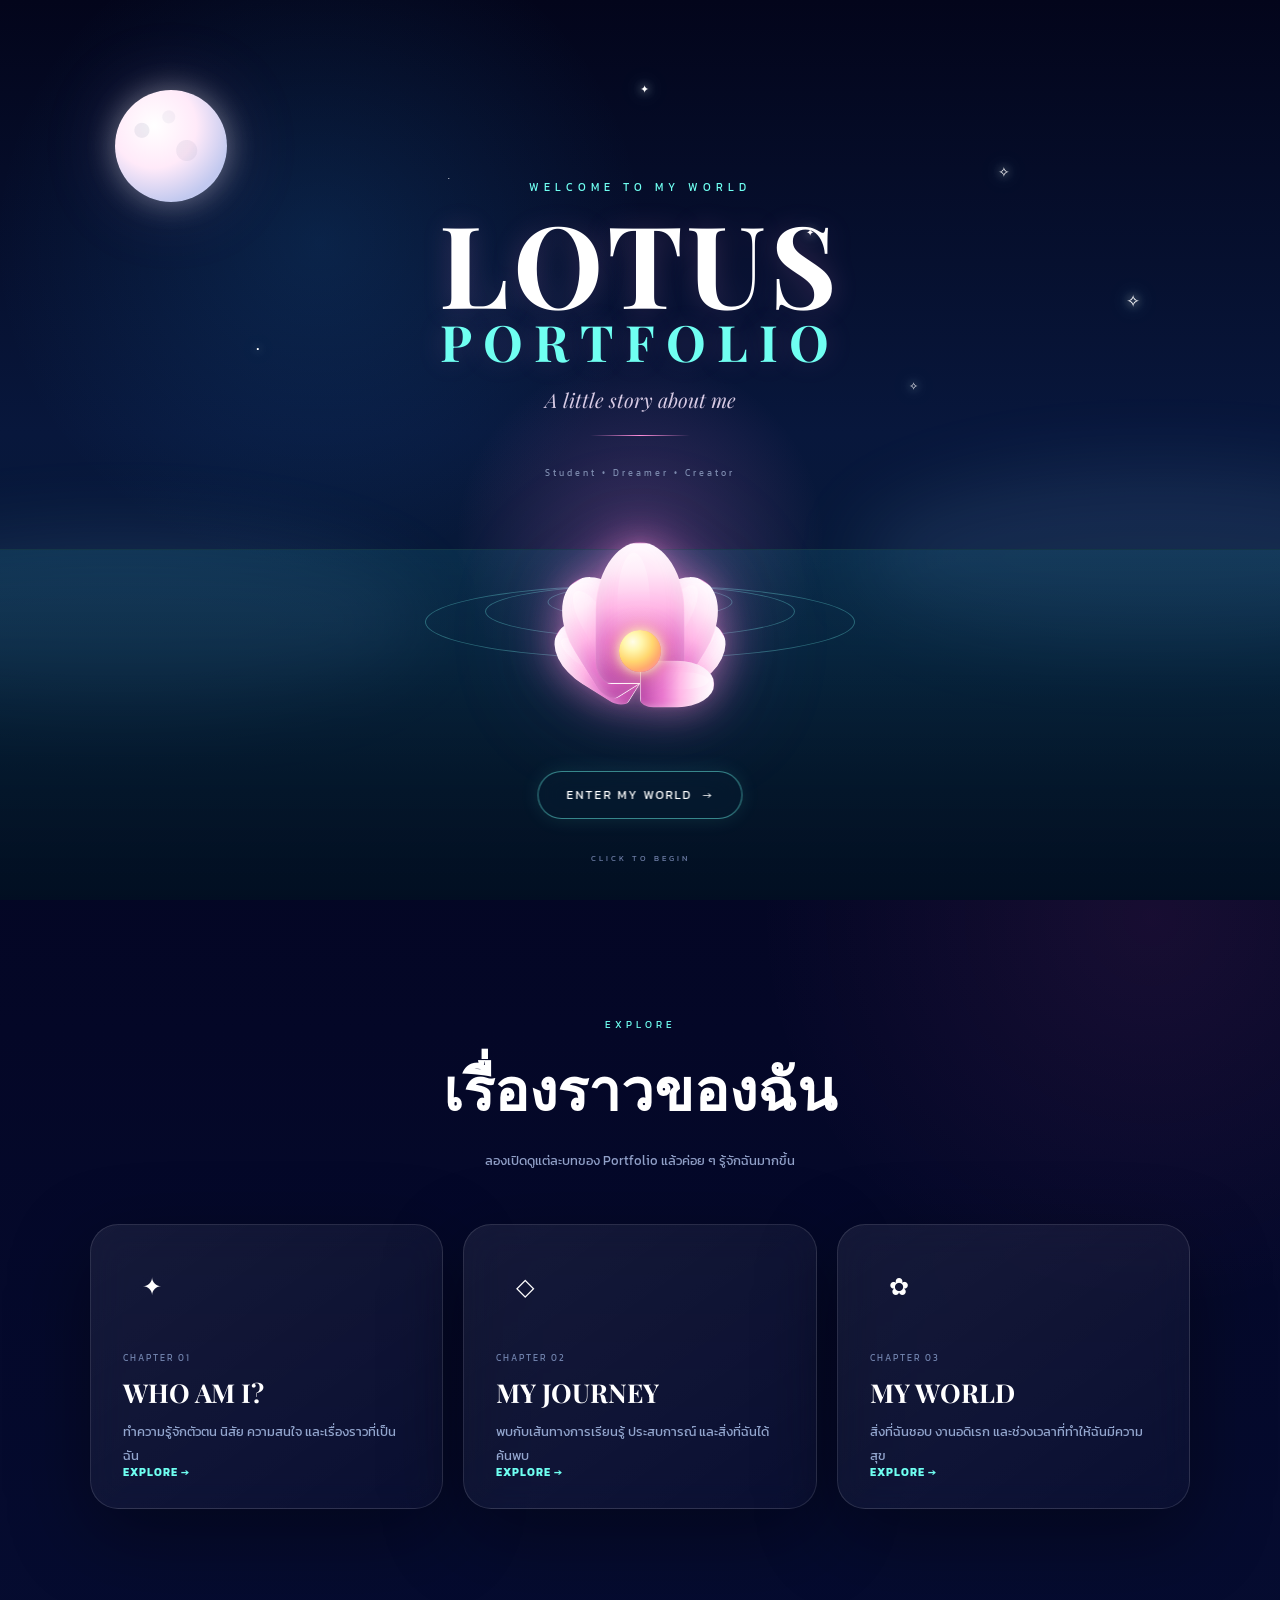
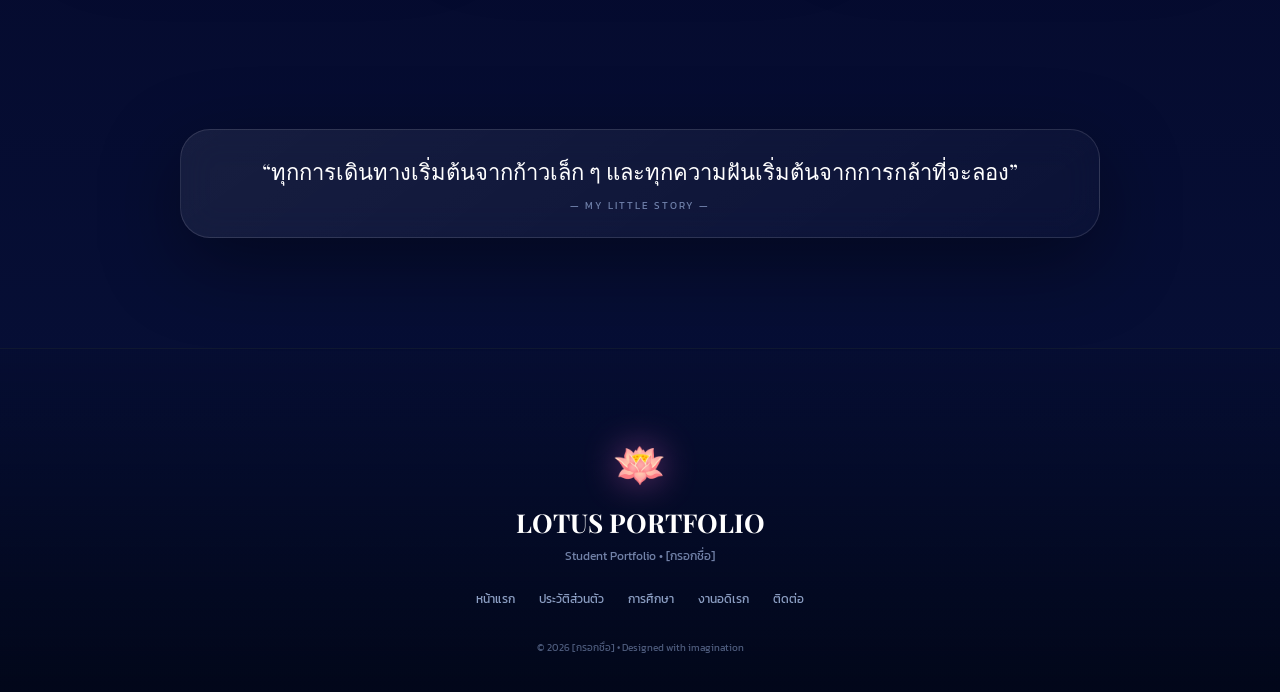
==== commit 0f9ba9c5: "Update index.html" ====
--- a/index.html
+++ b/index.html
@@ -1822,7 +1822,7 @@
     <div class="particle-layer"></div>
 
     <audio id="bgMusic" loop preload="auto">
-        <source src="audio/lotus-music.mp3" type="audio/mpeg">
+        <source src="audio/song.mp3" type="audio/mpeg">
     </audio>
 
     
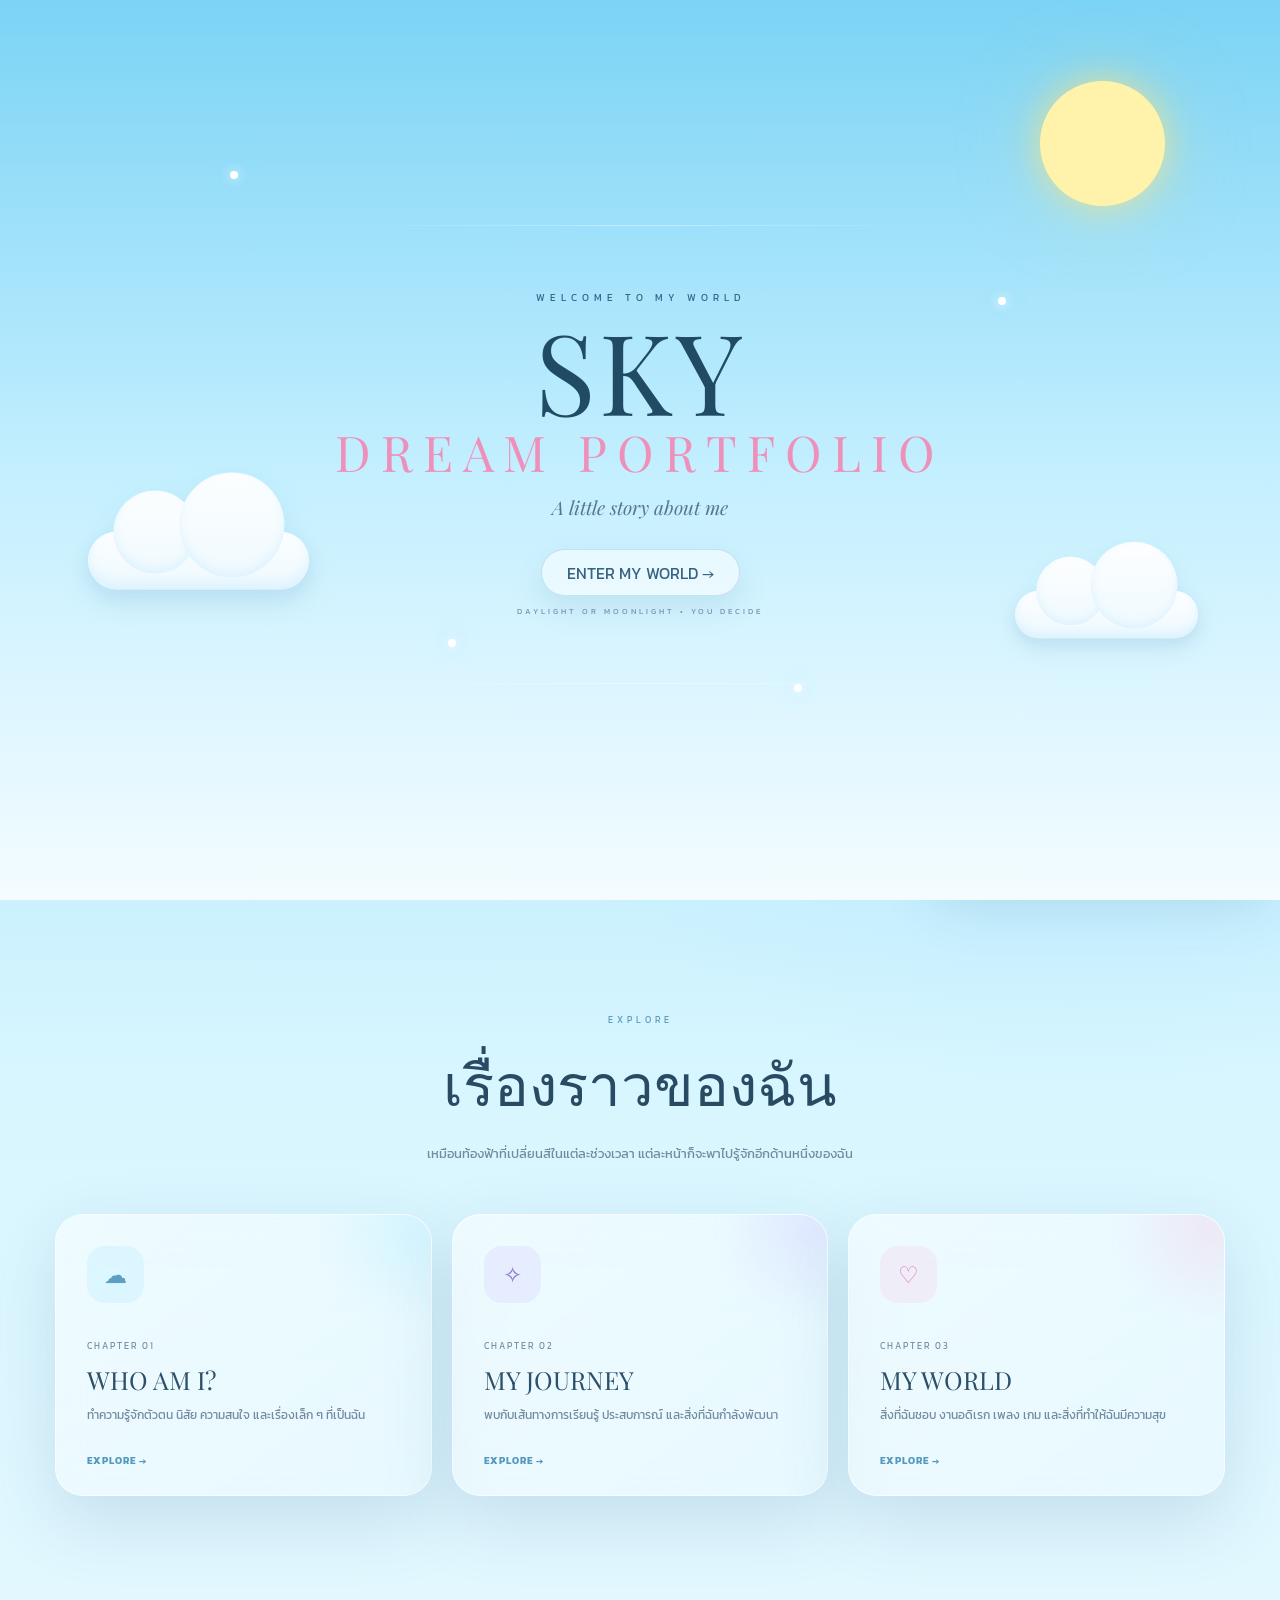
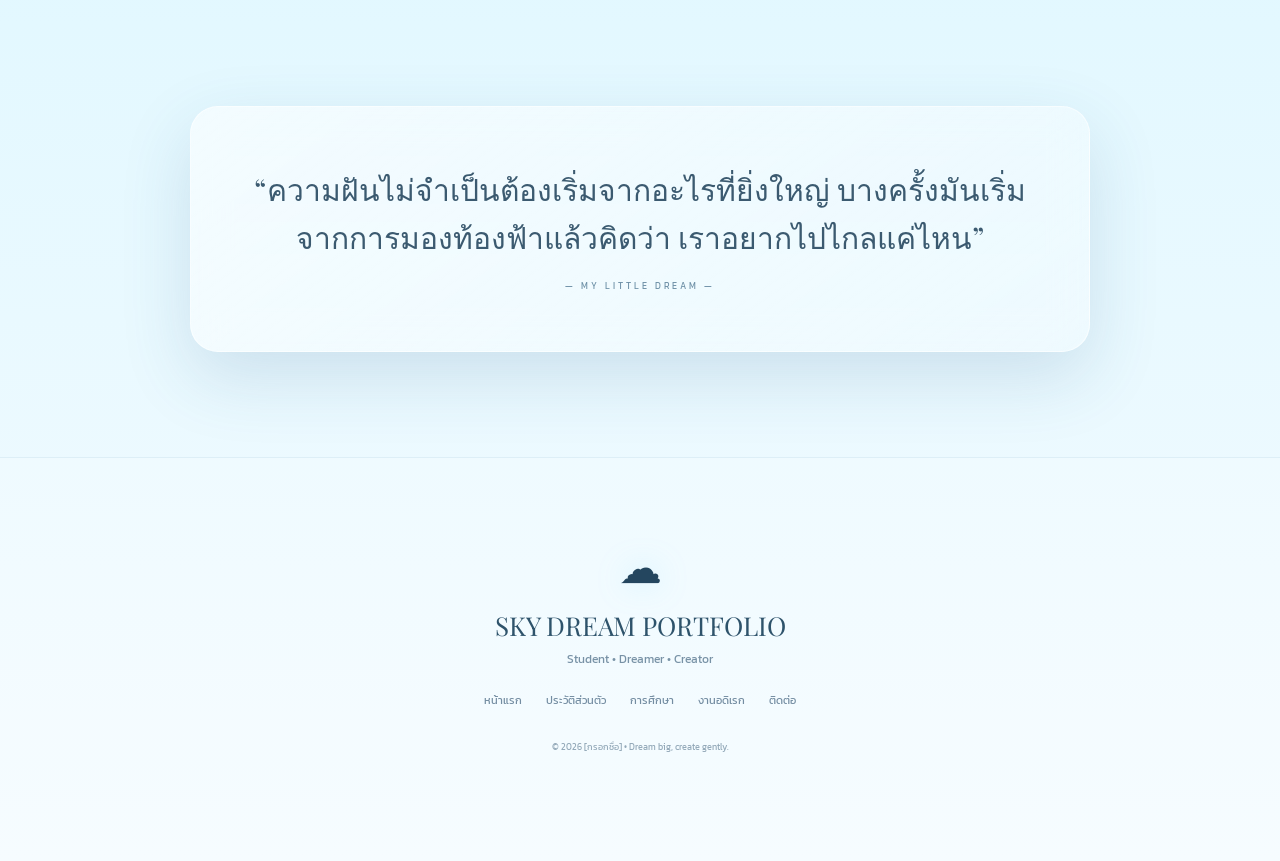
==== commit b4c02de7: "Update index.html" ====
--- a/index.html
+++ b/index.html
@@ -1,2357 +1,3924 @@
-<!DOCTYPE html>
-<html lang="th">
-<head>
-    <meta charset="UTF-8">
-    <meta name="viewport" content="width=device-width, initial-scale=1.0">
-    <meta name="description" content="LOTUS PORTFOLIO - Interactive Student Portfolio">
-    <title>LOTUS PORTFOLIO | My Little World</title>
-    <style>
-
+<!DOCTYPE html><html lang="th"><head><meta charset="UTF-8"><meta name="viewport" content="width=device-width, initial-scale=1.0"><meta name="description" content="SKY DREAM PORTFOLIO - Student Portfolio"><title>SKY DREAM PORTFOLIO | Home</title><style>
 @import url('https://fonts.googleapis.com/css2?family=Kanit:wght@300;400;500;600;700&family=Playfair+Display:wght@400;500;600;700&display=swap');
-
-:root{
-    --night:#03051c;
-    --night2:#05082a;
-    --deep:#07102e;
-    --deep2:#0a1740;
-    --blue:#10285a;
-    --blue2:#1f4e9a;
-    --cyan:#6ffff1;
-    --aqua:#25dfff;
-    --pink:#ff8edb;
-    --pink2:#ff5fc8;
-    --purple:#a978ff;
-    --purple2:#7445ff;
-    --gold:#ffd98a;
-    --white:#ffffff;
-    --soft:#dce7ff;
-    --muted:#91a0c8;
-    --green:#6ac58d;
-    --glass:rgba(255,255,255,.055);
-    --glass2:rgba(255,255,255,.085);
-    --line:rgba(255,255,255,.12);
-    --shadow:0 25px 80px rgba(0,0,0,.38);
-    --ease:cubic-bezier(.2,.72,.25,1);
-}
-
-*{margin:0;padding:0;box-sizing:border-box}
-
-html{
-    scroll-behavior:smooth;
-    background:#020412;
-}
-
-body{
-    min-height:100vh;
-    overflow-x:hidden;
-    color:var(--white);
-    font-family:"Kanit",sans-serif;
-    background:
-        radial-gradient(circle at 50% -10%, rgba(74,109,255,.20), transparent 30%),
-        radial-gradient(circle at 90% 40%, rgba(255,94,202,.08), transparent 22%),
-        linear-gradient(180deg,#020417 0%,#040727 45%,#07113a 100%);
-}
-
-a{color:inherit}
-button,input,textarea{font:inherit}
-
-::selection{
-    color:#041125;
-    background:var(--cyan);
-}
-
-::-webkit-scrollbar{width:8px}
-::-webkit-scrollbar-track{background:#020615}
-::-webkit-scrollbar-thumb{
-    background:linear-gradient(180deg,var(--pink),var(--purple),var(--cyan));
-    border-radius:30px;
-}
-
-body::before{
-    content:"";
-    position:fixed;
-    inset:0;
-    pointer-events:none;
-    z-index:0;
-    background:
-        linear-gradient(rgba(255,255,255,.012) 1px,transparent 1px),
-        linear-gradient(90deg,rgba(255,255,255,.012) 1px,transparent 1px);
-    background-size:80px 80px;
-    mask-image:linear-gradient(to bottom,rgba(0,0,0,.35),transparent 75%);
-}
-
-#spaceCanvas{
-    position:fixed;
-    inset:0;
-    width:100%;
-    height:100%;
-    pointer-events:none;
-    z-index:1;
-    opacity:.92;
-}
-
-#mouseGlow{
-    position:fixed;
-    left:50%;
-    top:50%;
-    width:340px;
-    height:340px;
-    border-radius:50%;
-    transform:translate(-50%,-50%);
-    pointer-events:none;
-    z-index:9999;
-    background:
-        radial-gradient(circle,
-            rgba(111,255,241,.15) 0%,
-            rgba(169,120,255,.10) 28%,
-            rgba(255,142,219,.05) 45%,
-            transparent 72%);
-    filter:blur(5px);
-    mix-blend-mode:screen;
-}
-
-.progress-bar{
-    position:fixed;
-    left:0;
-    top:0;
-    width:100%;
-    height:3px;
-    z-index:2000;
-    pointer-events:none;
-}
-.progress-bar span{
-    display:block;
-    width:0%;
-    height:100%;
-    background:linear-gradient(90deg,var(--cyan),var(--purple),var(--pink));
-    box-shadow:0 0 14px rgba(111,255,241,.45);
-}
-
-.site-header{
-    position:fixed;
-    left:0;
+:root{--sky:#8edcff;--sky2:#dff8ff;--cloud:#fff;--night:#101a42;--night2:#1b2856;--blue:#4f96ca;--purple:#9e87ef;--pink:#f19ac1;--text:#24465f;--muted:#728da2;--line:rgba(255,255,255,.55);--glass:rgba(255,255,255,.45);--ease:cubic-bezier(.2,.78,.25,1)}
+*{margin:0;padding:0;box-sizing:border-box}html{scroll-behavior:smooth}body{min-height:100vh;overflow-x:hidden;font-family:'Kanit',sans-serif;color:var(--text);background:radial-gradient(circle at 15% 10%,rgba(255,255,255,.72),transparent 25%),radial-gradient(circle at 84% 16%,rgba(170,229,255,.65),transparent 30%),linear-gradient(180deg,#8bd9fa 0,#d8f6ff 44%,#f4fbff 100%);transition:background 1s,color .6s}body.night-mode{color:#edf6ff;background:radial-gradient(circle at 18% 10%,rgba(126,151,255,.12),transparent 25%),radial-gradient(circle at 82% 18%,rgba(205,139,255,.10),transparent 28%),linear-gradient(180deg,#07112f,#13204b 52%,#1c2852 100%)}a{color:inherit}button,input,textarea{font:inherit}::selection{background:#a4eaff;color:#173a58}
+::-webkit-scrollbar{width:8px}::-webkit-scrollbar-track{background:#eaf8ff}::-webkit-scrollbar-thumb{background:linear-gradient(180deg,#80dafd,#a38df4,#ff9fc8);border-radius:20px}
+#spaceCanvas{position:fixed;inset:0;width:100%;height:100%;z-index:1;pointer-events:none}#mouseGlow{position:fixed;left:50%;top:50%;width:320px;height:320px;transform:translate(-50%,-50%);border-radius:50%;pointer-events:none;z-index:9999;background:radial-gradient(circle,rgba(255,255,255,.34),rgba(135,221,255,.20) 30%,rgba(172,138,255,.09) 48%,transparent 72%);filter:blur(8px);mix-blend-mode:screen}.progress{position:fixed;left:0;top:0;width:100%;height:3px;z-index:2100;pointer-events:none}.progress span{display:block;width:0;height:100%;background:linear-gradient(90deg,#70d9ff,#aa8bff,#ff9cc8);box-shadow:0 0 12px rgba(112,217,255,.6)}
+.site-header{position:fixed;top:17px;left:0;width:100%;padding:0 18px;z-index:1600}.navbar{width:min(1200px,100%);margin:auto;display:flex;align-items:center;justify-content:space-between;gap:15px;padding:11px 14px;border:1px solid rgba(255,255,255,.55);border-radius:24px;background:rgba(255,255,255,.38);backdrop-filter:blur(20px);box-shadow:0 15px 45px rgba(59,121,165,.13);transition:.35s var(--ease)}.night-mode .navbar{background:rgba(10,24,57,.58);border-color:rgba(182,210,255,.16)}.navbar.scrolled{background:rgba(255,255,255,.64);box-shadow:0 18px 55px rgba(44,104,148,.16)}.night-mode .navbar.scrolled{background:rgba(8,19,48,.86)}
+.logo{display:flex;align-items:center;gap:10px;text-decoration:none;min-width:max-content}.logo-mark{width:42px;height:42px;display:grid;place-items:center;border-radius:50%;background:radial-gradient(circle at 33% 25%,#fff,#d9f6ff 34%,#9bdcff 63%,#a08aff 100%);box-shadow:0 0 18px rgba(105,197,255,.28);font-size:21px}.logo-copy{font:20px/1 'Playfair Display',serif}.logo-copy strong{display:block;margin-top:4px;color:#4b91be;font:8px 'Kanit',sans-serif;letter-spacing:3px}.night-mode .logo-copy strong{color:#9be6ff}.nav-links{display:flex;align-items:center;gap:22px}.nav-links a{position:relative;text-decoration:none;color:#48677f;font-size:13px;transition:.3s}.night-mode .nav-links a{color:#b7cae7}.nav-links a:after{content:'';position:absolute;left:50%;bottom:-8px;width:0;height:2px;transform:translateX(-50%);border-radius:99px;background:linear-gradient(90deg,#71d9ff,#a58af4,#ff9bc8);transition:.3s}.nav-links a:hover,.nav-links a.active{color:#20415b}.night-mode .nav-links a:hover,.night-mode .nav-links a.active{color:#fff}.nav-links a:hover:after,.nav-links a.active:after{width:100%}.theme-area{display:flex;align-items:center;gap:8px}.theme-label{font-size:8px;color:#7592aa;letter-spacing:1.5px;min-width:66px;text-align:right}.night-mode .theme-label{color:#8099b9}.theme-button{position:relative;width:48px;height:29px;border:1px solid rgba(74,130,171,.2);border-radius:99px;background:linear-gradient(90deg,#a3e8ff,#c6d5ff);cursor:pointer}.theme-button:after{content:'☀';position:absolute;left:3px;top:3px;width:21px;height:21px;display:grid;place-items:center;border-radius:50%;background:#fff8d8;color:#a96d12;font-size:11px;transition:.35s var(--ease)}.night-mode .theme-button{background:linear-gradient(90deg,#233667,#111b41)}.night-mode .theme-button:after{content:'☾';left:23px;background:#8295d6;color:#edf4ff}
+.mobile-button{display:none;width:42px;height:42px;border-radius:14px;border:1px solid rgba(75,130,170,.16);background:rgba(255,255,255,.30);cursor:pointer;color:#2e516a}.night-mode .mobile-button{color:#fff;background:rgba(255,255,255,.04)}
+.music-dock{position:fixed;right:17px;bottom:17px;z-index:1900;width:min(326px,calc(100vw - 34px));display:flex;align-items:center;gap:9px;padding:10px;border:1px solid rgba(255,255,255,.58);border-radius:19px;background:rgba(255,255,255,.56);backdrop-filter:blur(19px);box-shadow:0 20px 55px rgba(46,105,148,.17)}.night-mode .music-dock{background:rgba(10,22,54,.75);border-color:rgba(173,206,255,.15)}.music-orb{width:42px;height:42px;flex:none;display:grid;place-items:center;border-radius:13px;background:linear-gradient(135deg,rgba(255,255,255,.7),rgba(169,229,255,.45));color:#5a8bae}.night-mode .music-orb{color:#c3efff;background:linear-gradient(135deg,rgba(75,155,255,.12),rgba(167,123,255,.12))}.music-details{min-width:0;flex:1}.music-label{color:#669bbd;font-size:8px;letter-spacing:2px}.night-mode .music-label{color:#93ddff}.music-title{margin-top:2px;white-space:nowrap;overflow:hidden;text-overflow:ellipsis;color:#31536c;font-size:12px;font-weight:600}.night-mode .music-title{color:#edf7ff}.music-status{margin-top:2px;color:#7a93a8;font-size:8px;letter-spacing:1px}.night-mode .music-status{color:#8198b8}.music-action{width:41px;height:41px;display:grid;place-items:center;border-radius:12px;border:1px solid rgba(87,146,185,.24);background:rgba(255,255,255,.38);color:#4c7693;cursor:pointer;transition:.25s}.night-mode .music-action{color:#b9efff;background:rgba(255,255,255,.04);border-color:rgba(117,207,255,.21)}.music-action:hover{transform:scale(1.06);box-shadow:0 0 18px rgba(106,204,255,.20)}.youtube-frame-wrap{position:fixed;left:-10000px;top:-10000px;width:220px;height:200px;opacity:.001;pointer-events:none}.youtube-frame-wrap iframe{width:220px;height:200px;border:0}
+.hero{position:relative;min-height:100vh;padding:160px 6% 95px;display:flex;align-items:center;overflow:hidden}.hero:before{content:'';position:absolute;left:-10%;right:-10%;bottom:-24%;height:52%;border-radius:50%;background:radial-gradient(ellipse at center,rgba(255,255,255,.76),rgba(225,247,255,.45) 42%,transparent 72%)}.night-mode .hero:before{background:radial-gradient(ellipse at center,rgba(79,104,168,.13),transparent 72%)}.hero-inner{width:min(1190px,100%);margin:auto;display:grid;grid-template-columns:1fr 1fr;gap:62px;align-items:center;position:relative;z-index:10}.hero-copy{text-align:left}.eyebrow{display:inline-flex;align-items:center;gap:8px;padding:8px 14px;border-radius:99px;color:#5795ba;border:1px solid rgba(89,158,204,.24);background:rgba(255,255,255,.43);font-size:10px;letter-spacing:2px}.night-mode .eyebrow{color:#9be6ff;background:rgba(255,255,255,.04);border-color:rgba(137,220,255,.17)}.chapter{display:block;margin-top:18px;color:#7b98ae;font-size:10px;letter-spacing:4px}.hero h1{margin-top:10px;color:#20465f;font:clamp(45px,6vw,80px)/1.05 'Playfair Display',serif;letter-spacing:-2px}.night-mode .hero h1{color:#eff7ff}.hero h1 span{color:#ee91b9;text-shadow:0 0 24px rgba(255,148,195,.18)}.role{margin-top:18px;color:#5998bd;font-size:10px;letter-spacing:3px}.night-mode .role{color:#8de3ff}.description{max-width:590px;margin-top:16px;color:#5f7c91;font-size:14px;line-height:2}.night-mode .description{color:#9bb0cf}.btn-row{display:flex;flex-wrap:wrap;gap:13px;margin-top:28px}.btn{min-height:45px;padding:0 20px;border-radius:99px;display:inline-flex;align-items:center;justify-content:center;gap:9px;text-decoration:none;border:1px solid transparent;font-size:13px;cursor:pointer;transition:.35s var(--ease)}.btn-primary{color:#1d4a65;background:linear-gradient(135deg,#a8ecff,#83d1f2);box-shadow:0 12px 32px rgba(70,170,221,.17)}.btn-primary:hover{transform:translateY(-4px);box-shadow:0 17px 38px rgba(70,170,221,.27)}.btn-secondary{color:#4f6b83;background:rgba(255,255,255,.38);border-color:rgba(82,139,180,.20)}.night-mode .btn-secondary{color:#e4f1ff;background:rgba(255,255,255,.03);border-color:rgba(164,204,255,.15)}.btn-secondary:hover{transform:translateY(-4px);border-color:rgba(255,149,199,.35);box-shadow:0 13px 32px rgba(255,149,199,.11)}.mini-stats{display:flex;width:max-content;max-width:100%;margin-top:35px;padding:14px 16px}.mini-stat{min-width:82px;padding:0 17px;text-align:center}.mini-stat+.mini-stat{border-left:1px solid rgba(87,139,176,.15)}.mini-stat strong{display:block;color:#e38db7;font:25px 'Playfair Display',serif}.mini-stat span{color:#7790a5;font-size:8px;letter-spacing:2px}.night-mode .mini-stat span{color:#7e95b5}
+.sky-scene{position:relative;height:590px;isolation:isolate}.sun{position:absolute;right:12%;top:9%;width:130px;height:130px;border-radius:50%;background:radial-gradient(circle at 32% 28%,#fffef1,#fff8c6 33%,#ffdd73 68%,#ffc65a 100%);box-shadow:0 0 24px rgba(255,226,111,.65),0 0 90px rgba(255,221,124,.30);transition:.8s}.night-mode .sun{background:radial-gradient(circle at 35% 30%,#fff,#e3eaff 42%,#aab9ec 78%);box-shadow:0 0 25px rgba(221,236,255,.58),0 0 82px rgba(129,161,255,.21)}.sun:after{content:'';position:absolute;inset:-25px;border-radius:50%;border:1px dashed rgba(255,224,121,.18);animation:spin 20s linear infinite}.night-mode .sun:after{border-color:rgba(163,184,255,.11)}.cloud{position:absolute;z-index:7;filter:drop-shadow(0 14px 22px rgba(61,121,164,.10));animation:cloudFloat 12s ease-in-out infinite;pointer-events:none}.cloud-base{position:relative;width:235px;height:64px;border-radius:70px;background:linear-gradient(180deg,#fff,#effaff);box-shadow:inset 0 -9px 14px rgba(208,239,255,.55),0 10px 22px rgba(72,132,174,.10)}.cloud-base:before,.cloud-base:after{content:'';position:absolute;border-radius:50%;background:linear-gradient(180deg,#fff,#f1fbff);box-shadow:inset 0 -6px 12px rgba(208,238,253,.50)}.cloud-base:before{width:91px;height:91px;left:34px;bottom:21px}.cloud-base:after{width:114px;height:114px;right:33px;bottom:16px}.cloud-a{left:4%;top:24%}.cloud-b{right:-4%;top:43%;animation-delay:-4s;transform:scale(.83)}.cloud-c{left:30%;top:64%;transform:scale(.60);opacity:.80;animation-delay:-7s}.night-mode .cloud{opacity:.20}@keyframes cloudFloat{0%,100%{transform:translate(0,0)}50%{transform:translate(28px,-10px)}}.cloud-shadow{position:absolute;left:50%;bottom:55px;width:470px;height:90px;transform:translateX(-50%);border-radius:50%;background:radial-gradient(ellipse,rgba(85,150,192,.15),transparent 70%);filter:blur(16px)}.night-mode .cloud-shadow{background:radial-gradient(ellipse,rgba(91,121,193,.13),transparent 70%)}.sky-rainbow{position:absolute;left:5%;right:7%;bottom:9%;height:155px;border:15px solid rgba(255,139,177,.07);border-bottom-color:transparent;border-left-color:rgba(255,170,204,.09);border-right-color:rgba(157,183,255,.09);border-radius:50%;transform:rotate(-3deg)}.sky-label{position:absolute;right:0;bottom:18px;display:flex;align-items:center;gap:10px;padding:11px 15px;border-radius:18px;border:1px solid rgba(84,144,184,.20);background:rgba(255,255,255,.43);backdrop-filter:blur(15px)}.night-mode .sky-label{border-color:rgba(171,208,255,.14);background:rgba(8,21,53,.58)}.sky-label-icon{width:33px;height:33px;display:grid;place-items:center;border-radius:11px;background:rgba(146,225,255,.15);color:#5b94b7}.night-mode .sky-label-icon{color:#b9eaff}.sky-label strong{display:block;color:#467b9d;font:13px 'Playfair Display',serif;letter-spacing:2px}.night-mode .sky-label strong{color:#a8e5ff}.sky-label small{color:#7894a8;font-size:8px}.section{width:min(1170px,calc(100% - 40px));margin:auto;padding:105px 0}.section-heading{text-align:center;max-width:770px;margin:0 auto 48px}.section-heading small{color:#5b99bc;font-size:9px;letter-spacing:4px}.night-mode .section-heading small{color:#89deff}.section-heading h2{margin-top:10px;color:#284a62;font:clamp(35px,5vw,58px) 'Playfair Display',serif}.night-mode .section-heading h2{color:#eff7ff}.section-heading p{margin-top:10px;color:#718a9f;line-height:1.85;font-size:13px}.night-mode .section-heading p{color:#8fa5c3}
+.glass{position:relative;border:1px solid rgba(255,255,255,.56);border-radius:28px;background:linear-gradient(145deg,rgba(255,255,255,.54),rgba(255,255,255,.25));backdrop-filter:blur(18px);box-shadow:0 25px 70px rgba(42,101,143,.16);overflow:hidden}.night-mode .glass{border-color:rgba(180,211,255,.12);background:linear-gradient(145deg,rgba(255,255,255,.06),rgba(255,255,255,.018));box-shadow:0 25px 70px rgba(0,0,0,.18)}.glass:before{content:'';position:absolute;inset:0;pointer-events:none;background:linear-gradient(120deg,transparent 17%,rgba(255,255,255,.18) 48%,transparent 78%);transform:translateX(-110%);transition:1.1s var(--ease)}.glass:hover:before{transform:translateX(110%)}.reveal{opacity:0;transform:translateY(32px);transition:opacity .85s var(--ease),transform .85s var(--ease)}.reveal.visible{opacity:1;transform:translateY(0)}.tilt{transform-style:preserve-3d;transition:transform .18s ease,box-shadow .35s,border-color .35s}.tilt:hover{border-color:rgba(99,184,229,.33);box-shadow:0 30px 76px rgba(42,108,151,.16)}
+.chapter-grid{display:grid;grid-template-columns:repeat(3,1fr);gap:20px}.chapter-card{position:relative;min-height:282px;padding:31px;text-decoration:none;color:inherit;border-radius:28px;overflow:hidden}.chapter-card:after{content:'';position:absolute;right:-80px;top:-80px;width:190px;height:190px;border-radius:50%;filter:blur(7px);transition:.45s}.chapter-card.sky:after{background:radial-gradient(circle,rgba(113,220,255,.18),transparent 70%)}.chapter-card.purple:after{background:radial-gradient(circle,rgba(174,145,255,.17),transparent 70%)}.chapter-card.pink:after{background:radial-gradient(circle,rgba(255,151,199,.18),transparent 70%)}.chapter-card:hover:after{transform:scale(1.35)}.chapter-icon{width:57px;height:57px;display:grid;place-items:center;border-radius:18px;margin-bottom:28px;font-size:23px}.chapter-card.sky .chapter-icon{color:#5d9fc3;background:rgba(117,221,255,.14)}.chapter-card.purple .chapter-icon{color:#8c76cc;background:rgba(176,147,255,.13)}.chapter-card.pink .chapter-icon{color:#db82ae;background:rgba(255,154,205,.14)}.night-mode .chapter-card.sky .chapter-icon{color:#92e9ff;background:rgba(108,221,255,.05)}.chapter-card small{color:#788fa3;font-size:9px;letter-spacing:2px}.night-mode .chapter-card small{color:#748aaa}.chapter-card h3{margin-top:8px;color:#2c5069;font:25px 'Playfair Display',serif}.night-mode .chapter-card h3{color:#f1f8ff}.chapter-card p{max-width:330px;margin-top:9px;color:#718a9f;font-size:12px;line-height:1.8}.night-mode .chapter-card p{color:#8ea4c2}.chapter-card strong{position:absolute;left:31px;bottom:27px;color:#5598be;font-size:10px;letter-spacing:1px}.night-mode .chapter-card strong{color:#8fe8ff}.quote{max-width:900px;margin:auto;padding:58px 42px;text-align:center}.quote p{color:#3b5a70;font:clamp(21px,3vw,30px)/1.6 'Playfair Display',serif}.night-mode .quote p{color:#e0effe}.quote span{display:block;margin-top:18px;color:#6f91a8;font-size:9px;letter-spacing:3px}.footer{padding:78px 20px 105px;text-align:center;background:rgba(255,255,255,.17);border-top:1px solid rgba(91,148,185,.12)}.night-mode .footer{background:rgba(2,8,25,.34);border-top-color:rgba(151,195,255,.08)}.footer-mark{font-size:43px;animation:gentle 4s ease-in-out infinite;filter:drop-shadow(0 0 15px rgba(110,210,255,.25))}.footer h3{margin-top:8px;color:#2e536b;font:26px 'Playfair Display',serif}.night-mode .footer h3{color:#edf7ff}.footer p{margin-top:7px;color:#7892a6;font-size:12px}.night-mode .footer p{color:#7f95b7}.footer-links{display:flex;justify-content:center;flex-wrap:wrap;gap:24px;margin:24px 0}.footer-links a{color:#748da2;text-decoration:none;font-size:11px;transition:.3s}.night-mode .footer-links a{color:#8da4c4}.footer-links a:hover{color:#5b9fca}.footer small{color:#92a8b8;font-size:9px}.night-mode .footer small{color:#657b9d}
+.mouse-star{position:fixed;pointer-events:none;z-index:99998;color:#fff;font-size:11px;text-shadow:0 0 8px #82ddff,0 0 15px #bf94ff;animation:mouseStar .75s ease-out forwards}@keyframes mouseStar{0%{opacity:1;transform:scale(.4)}100%{opacity:0;transform:translate(var(--mx),var(--my)) scale(1.6) rotate(180deg)}}.click-ripple{position:fixed;pointer-events:none;z-index:99997;width:12px;height:12px;border:2px solid #7bdcff;border-radius:50%;box-shadow:0 0 14px #7bdcff,0 0 28px #bf94ff;transform:translate(-50%,-50%);animation:ripple .85s ease-out forwards}@keyframes ripple{to{width:185px;height:185px;opacity:0}}.dream-particle{position:fixed;pointer-events:none;z-index:3;width:5px;height:5px;border-radius:50%;background:#fff;box-shadow:0 0 8px #8adfff,0 0 18px rgba(173,137,255,.55);animation:drift var(--dur) ease-in-out infinite alternate}@keyframes drift{from{transform:translate(0,0) scale(.5);opacity:.2}to{transform:translate(var(--dx),var(--dy)) scale(1.4);opacity:1}}
+.moon-stars{position:fixed;inset:0;z-index:2;pointer-events:none;opacity:0;transition:opacity .7s}.night-mode .moon-stars{opacity:1}.moon-star{position:absolute;width:3px;height:3px;border-radius:50%;background:#fff;box-shadow:0 0 7px #fff,0 0 15px #97b7ff;animation:blink var(--t) ease-in-out infinite}@keyframes blink{0%,100%{opacity:.2;transform:scale(.6)}50%{opacity:1;transform:scale(1.4)}}.dynamic-cloud-layer{position:fixed;inset:0;overflow:hidden;pointer-events:none;z-index:2}.dynamic-cloud{position:absolute;left:-350px;width:300px;height:72px;border-radius:60px;background:linear-gradient(180deg,#fff,#eefaff);opacity:.62;box-shadow:0 14px 22px rgba(58,123,165,.08);animation:cloudAcross var(--ct) linear infinite}.dynamic-cloud:before,.dynamic-cloud:after{content:'';position:absolute;bottom:20px;border-radius:50%;background:linear-gradient(180deg,#fff,#f3fcff)}.dynamic-cloud:before{left:44px;width:92px;height:92px}.dynamic-cloud:after{right:40px;width:115px;height:115px}.night-mode .dynamic-cloud{opacity:.10}@keyframes cloudAcross{to{transform:translateX(calc(100vw + 750px))}}
+.page-hero{position:relative;min-height:65vh;padding:165px 24px 75px;display:flex;align-items:flex-end;overflow:hidden}.page-hero:after{content:'';position:absolute;left:-10%;right:-10%;bottom:-65px;height:170px;border-radius:50%;background:radial-gradient(ellipse,rgba(255,255,255,.60),transparent 70%)}.night-mode .page-hero:after{background:radial-gradient(ellipse,rgba(70,95,160,.11),transparent 70%)}.hero-inner-copy{width:min(1160px,100%);margin:auto;position:relative;z-index:6}.page-kicker{display:inline-flex;padding:8px 14px;border-radius:99px;color:#5b95b8;border:1px solid rgba(90,158,202,.22);background:rgba(255,255,255,.35);font-size:9px;letter-spacing:3px}.night-mode .page-kicker{color:#91e1ff;background:rgba(255,255,255,.04);border-color:rgba(141,222,255,.15)}.page-title{margin-top:17px;color:#274b63;font:clamp(46px,7vw,87px)/1 'Playfair Display',serif;letter-spacing:-2px}.night-mode .page-title{color:#eef7ff}.page-title .accent{color:#ec8fb8}.page-subtitle{max-width:720px;margin-top:17px;color:#708a9f;font-size:14px;line-height:1.95}.night-mode .page-subtitle{color:#94a8c6}.page-line{width:100px;height:1px;margin-top:20px;background:linear-gradient(90deg,#74dfff,transparent)}.page-watermark{position:absolute;right:3%;bottom:3%;color:rgba(46,103,141,.07);font:80px 'Playfair Display',serif;pointer-events:none}.night-mode .page-watermark{color:rgba(198,221,255,.025)}
+.profile-layout{display:grid;grid-template-columns:.9fr 1.1fr;gap:22px}.profile-panel{padding:25px}.image-frame{position:relative;aspect-ratio:4/5;overflow:hidden;border-radius:24px;border:1px solid rgba(83,145,185,.18);background:linear-gradient(145deg,#e0f7ff,#f2fbff,#dcecff)}.night-mode .image-frame{border-color:rgba(175,207,255,.11);background:linear-gradient(145deg,#10214c,#172650,#111a3c)}.image-frame img{width:100%;height:100%;display:block;object-fit:cover}.image-fallback{position:absolute;inset:0;display:grid;place-items:center;text-align:center;color:#708ca0;padding:20px}.image-fallback span{display:block;font-size:34px;margin-bottom:8px}.profile-name{margin-top:21px;color:#294b63;font:35px 'Playfair Display',serif}.night-mode .profile-name{color:#f0f7ff}.profile-role{margin-top:6px;color:#5a96bb;font-size:10px;letter-spacing:2px}.night-mode .profile-role{color:#8fe4ff}.profile-bio{margin-top:14px;color:#6f889c;font-size:13px;line-height:1.9}.night-mode .profile-bio{color:#8fa4c1}.tag-row{display:flex;flex-wrap:wrap;gap:8px;margin-top:17px}.tag{padding:7px 10px;border-radius:99px;border:1px solid rgba(83,143,181,.14);background:rgba(255,255,255,.28);color:#6e879b;font-size:9px}.night-mode .tag{color:#a1b7d4;border-color:rgba(165,204,255,.09);background:rgba(255,255,255,.03)}.callout{margin-top:17px;padding:18px 19px;border-radius:19px;border-left:3px solid #8edfff;background:rgba(255,255,255,.20)}.night-mode .callout{background:rgba(255,255,255,.03);border-left-color:#a38df3}.callout strong{color:#548db1;font-size:9px;letter-spacing:2px}.night-mode .callout strong{color:#91ddff}.callout p{margin-top:7px;color:#728b9f;font-size:12px;line-height:1.8}.night-mode .callout p{color:#91a6c3}.stat-grid{display:grid;grid-template-columns:repeat(3,1fr);gap:13px}.stat-card{padding:20px 12px;text-align:center}.stat-card strong{display:block;color:#e28db7;font:32px 'Playfair Display',serif}.stat-card span{color:#7890a5;font-size:8px;letter-spacing:2px}.info-grid{display:grid;grid-template-columns:repeat(2,1fr);gap:14px}.info-card{min-height:125px;padding:22px}.info-card small{color:#6599ba;font-size:8px;letter-spacing:3px}.night-mode .info-card small{color:#87ddff}.info-card h3{margin-top:6px;color:#35566e;font-size:18px}.night-mode .info-card h3{color:#eff7ff}.info-card p{margin-top:5px;color:#7890a5;font-size:11px;line-height:1.8}.night-mode .info-card p{color:#8da3c0}.skill-list{display:grid;gap:12px}.skill-card{padding:17px 19px}.skill-top{display:flex;justify-content:space-between;color:#58758c;font-size:11px}.night-mode .skill-top{color:#c4d6ed}.skill-top span{color:#7d95aa}.skill-bar{height:7px;margin-top:9px;border-radius:99px;background:rgba(77,128,166,.10);overflow:hidden}.skill-bar i{display:block;width:var(--level);height:100%;border-radius:99px;background:linear-gradient(90deg,#8ce4ff,#a793ff,#ff9dca);box-shadow:0 0 13px rgba(126,221,255,.18)}
+.timeline{position:relative;width:min(970px,100%);margin:auto}.timeline:before{content:'';position:absolute;left:50%;top:0;bottom:0;width:2px;transform:translateX(-50%);background:linear-gradient(180deg,transparent,#77deff,#a48df7,#ff9fc9,transparent)}.timeline-item{position:relative;width:50%;padding:0 36px 52px}.timeline-item:nth-child(odd){left:0;text-align:right}.timeline-item:nth-child(even){left:50%;text-align:left}.timeline-dot{position:absolute;top:10px;width:15px;height:15px;border-radius:50%;background:#fff;border:3px solid #80ddff;box-shadow:0 0 0 7px rgba(126,221,255,.09),0 0 20px rgba(126,221,255,.30)}.timeline-item:nth-child(odd) .timeline-dot{right:-8px}.timeline-item:nth-child(even) .timeline-dot{left:-8px}.timeline-year{color:#e290b8;font-size:9px;letter-spacing:2px}.timeline-card{margin-top:8px;padding:22px}.timeline-card h3{color:#36566d;font:23px 'Playfair Display',serif}.night-mode .timeline-card h3{color:#eff7ff}.timeline-card p{margin-top:7px;color:#7890a5;font-size:12px;line-height:1.85}.night-mode .timeline-card p{color:#8fa4c1}.edu-gallery{display:grid;grid-template-columns:repeat(3,1fr);gap:15px}.gallery-card{position:relative;aspect-ratio:4/3;border-radius:22px;overflow:hidden}.gallery-card img{width:100%;height:100%;object-fit:cover;display:block;transition:.7s var(--ease)}.gallery-card:hover img{transform:scale(1.07)}.gallery-caption{position:absolute;left:0;right:0;bottom:0;padding:22px 15px 13px;color:#fff;background:linear-gradient(180deg,transparent,rgba(26,51,75,.84));font-size:10px}
+.hobby-grid{display:grid;grid-template-columns:repeat(12,1fr);gap:16px}.hobby-card{position:relative;min-height:290px;border-radius:24px;overflow:hidden}.hobby-card:nth-child(1){grid-column:span 7}.hobby-card:nth-child(2){grid-column:span 5}.hobby-card:nth-child(3){grid-column:span 4}.hobby-card:nth-child(4){grid-column:span 4}.hobby-card:nth-child(5){grid-column:span 4}.hobby-card:nth-child(6){grid-column:span 12}.hobby-card img{width:100%;height:100%;display:block;object-fit:cover;transition:.75s var(--ease)}.hobby-card:hover img{transform:scale(1.06)}.hobby-overlay{position:absolute;inset:0;display:flex;flex-direction:column;justify-content:flex-end;padding:24px;color:#fff;background:linear-gradient(180deg,transparent 35%,rgba(27,54,78,.90))}.hobby-overlay small{color:#a4e7ff;font-size:8px;letter-spacing:3px}.hobby-overlay h3{margin-top:5px;font:25px 'Playfair Display',serif}.hobby-overlay p{max-width:500px;margin-top:6px;color:#cde5ef;font-size:11px;line-height:1.7}.favorite{display:grid;grid-template-columns:1fr .95fr;gap:18px;align-items:center}.favorite-copy{padding:31px}.favorite-copy small{color:#e88fb9;font-size:8px;letter-spacing:3px}.favorite-copy h3{margin-top:10px;color:#2e5068;font:42px 'Playfair Display',serif}.night-mode .favorite-copy h3{color:#eff7ff}.favorite-copy p{margin-top:13px;color:#7891a5;font-size:13px;line-height:1.95}.night-mode .favorite-copy p{color:#90a4c2}
+.contact-grid{display:grid;grid-template-columns:1.05fr .95fr;gap:19px}.contact-stack{display:grid;gap:14px}.contact-card{padding:23px;display:flex;align-items:flex-start;gap:14px}.contact-icon{width:50px;height:50px;flex:none;display:grid;place-items:center;border-radius:17px;background:rgba(127,221,255,.11);color:#5c9cc0}.night-mode .contact-icon{color:#9fe8ff;background:rgba(117,216,255,.05)}.contact-card small{color:#7391a7;font-size:8px;letter-spacing:3px}.contact-card h3{margin-top:4px;color:#34566c;font-size:18px}.night-mode .contact-card h3{color:#eef7ff}.contact-card p{margin-top:4px;color:#7e95a8;font-size:11px}.night-mode .contact-card p{color:#8da3c0}.form-card{padding:28px}.form-grid{display:grid;grid-template-columns:repeat(2,1fr);gap:13px}.field{display:grid;gap:7px}.field.full{grid-column:1/-1}.field label{color:#7491a7;font-size:8px;letter-spacing:2.5px}.night-mode .field label{color:#8097b9}.field input,.field textarea{width:100%;outline:none;border:1px solid rgba(82,138,179,.15);border-radius:15px;padding:12px 13px;color:#31556e;background:rgba(255,255,255,.30);transition:.3s}.night-mode .field input,.night-mode .field textarea{color:#eef7ff;border-color:rgba(168,203,255,.12);background:rgba(255,255,255,.03)}.field textarea{min-height:130px;resize:vertical}.field input:focus,.field textarea:focus{border-color:rgba(101,204,255,.40);box-shadow:0 0 0 4px rgba(101,204,255,.05)}.form-note{margin-top:10px;color:#7e95a9;font-size:9px;line-height:1.8}.form-status{margin-top:10px;min-height:18px;color:#5999be;font-size:10px}.night-mode .form-status{color:#8ce7ff}
+.entrance{position:fixed;inset:0;z-index:50000;display:flex;align-items:center;justify-content:center;overflow:hidden;background:linear-gradient(180deg,#7bd3f5,#c3efff 52%,#f4fcff);transition:opacity 1s var(--ease),visibility 1s var(--ease),transform 1s var(--ease)}.night-mode .entrance{background:linear-gradient(180deg,#09163a,#142652 52%,#202c56)}body.loaded .entrance{opacity:0;visibility:hidden;pointer-events:none;transform:scale(1.04)}.entrance-sun{position:absolute;right:9%;top:9%;width:125px;height:125px;border-radius:50%;background:#fff3ac;box-shadow:0 0 32px rgba(255,226,119,.67),0 0 90px rgba(255,226,119,.28)}.entrance-title{text-align:center;position:relative;z-index:7}.entrance-title small{color:#326486;font-size:10px;letter-spacing:5px}.night-mode .entrance-title small{color:#91e2ff}.entrance-title h1{margin-top:14px;color:#214a65;font:clamp(56px,10vw,112px)/.88 'Playfair Display',serif;letter-spacing:4px}.night-mode .entrance-title h1{color:#eef7ff}.entrance-title h1 span{display:block;margin-top:11px;color:#ee91ba;font-size:.44em;letter-spacing:10px}.entrance-title p{margin-top:21px;color:#57768d;font:19px 'Playfair Display',serif;font-style:italic}.night-mode .entrance-title p{color:#a8bedb}.entrance-button{margin-top:29px;min-height:47px;padding:0 25px;border-radius:99px;border:1px solid rgba(85,147,190,.24);background:rgba(255,255,255,.54);color:#35627e;cursor:pointer;box-shadow:0 12px 30px rgba(48,119,160,.12);transition:.35s}.night-mode .entrance-button{background:rgba(255,255,255,.05);color:#e7f6ff;border-color:rgba(152,209,255,.17)}.entrance-button:hover{transform:translateY(-4px) scale(1.03);box-shadow:0 18px 38px rgba(48,119,160,.20)}.entrance-hint{margin-top:9px;color:#7693a9;font-size:8px;letter-spacing:3px}.night-mode .entrance-hint{color:#7890b0}.entrance-cloud{position:absolute;z-index:4;filter:drop-shadow(0 16px 25px rgba(63,127,166,.11));opacity:.96}.entrance-cloud .cloud-base{width:295px;height:77px}.entrance-cloud .cloud-base:before{width:111px;height:111px}.entrance-cloud .cloud-base:after{width:140px;height:140px}.ec1{left:4%;top:58%;transform:scale(.75)}.ec2{right:2%;top:64%;transform:scale(.62)}.decoration-line{position:absolute;left:50%;width:min(600px,65vw);height:1px;transform:translateX(-50%);background:linear-gradient(90deg,transparent,rgba(255,255,255,.8),transparent);opacity:.46}.decoration-line.top{top:25%}.decoration-line.bottom{bottom:24%}.floating-dot{position:absolute;width:8px;height:8px;border-radius:50%;background:#fff;box-shadow:0 0 12px #fff,0 0 23px #8ddfff;animation:dotFloat var(--dt) ease-in-out infinite}.d1{left:18%;top:19%;--dt:4s}.d2{left:78%;top:33%;--dt:5s}.d3{left:35%;top:71%;--dt:6s}.d4{left:62%;top:76%;--dt:4.5s}@keyframes dotFloat{0%,100%{transform:translate(0,0);opacity:.25}50%{transform:translate(var(--dx),var(--dy));opacity:1}}
+@keyframes spin{to{transform:rotate(360deg)}}@keyframes gentle{50%{transform:translateY(-8px) rotate(2deg)}}
+@media(max-width:1050px){.hero-inner{grid-template-columns:1fr;gap:22px}.hero-copy{text-align:center}.description{margin-inline:auto}.btn-row,.mini-stats{justify-content:center;margin-inline:auto}.sky-scene{height:500px}.chapter-grid{grid-template-columns:1fr}.profile-layout,.contact-grid,.favorite{grid-template-columns:1fr}.edu-gallery{grid-template-columns:1fr 1fr}}
+@media(max-width:780px){.nav-links{display:none}.mobile-button{display:grid;place-items:center}.navbar{padding:9px 10px}.site-header{top:8px}.hero{padding:125px 20px 68px}.sky-scene{height:430px}.sun{width:92px;height:92px;right:8%;top:10%}.cloud-base{transform:scale(.78);transform-origin:left center}.cloud-b .cloud-base{transform:scale(.64);transform-origin:right center}.cloud-c{display:none}.sky-label{right:50%;transform:translateX(50%)}.page-hero{min-height:59vh;padding:140px 20px 58px}.timeline:before{left:18px}.timeline-item,.timeline-item:nth-child(odd),.timeline-item:nth-child(even){width:100%;left:0;padding-left:48px;padding-right:0;text-align:left}.timeline-item:nth-child(odd) .timeline-dot,.timeline-item:nth-child(even) .timeline-dot{left:11px;right:auto}.edu-gallery{grid-template-columns:1fr}.hobby-grid{grid-template-columns:1fr}.hobby-card,.hobby-card:nth-child(n){grid-column:auto;min-height:260px}.info-grid,.stat-grid{grid-template-columns:1fr 1fr}.form-grid{grid-template-columns:1fr}.field.full{grid-column:auto}.music-dock{right:10px;bottom:10px;width:calc(100vw - 20px)}}
+@media(max-width:520px){#mouseGlow{display:none}.hero h1{font-size:43px}.page-title{font-size:43px}.entrance-title h1{font-size:53px}.entrance-title h1 span{letter-spacing:6px}.entrance-sun{width:78px;height:78px}.mini-stat{min-width:0;flex:1;padding:0 9px}.mini-stats{width:100%}.info-grid,.stat-grid{grid-template-columns:1fr}.section{width:calc(100% - 26px);padding:76px 0}.profile-panel{padding:18px}.favorite-copy{padding:23px}.favorite-copy h3{font-size:35px}.theme-label{display:none}}
+@media(prefers-reduced-motion:reduce){*,*:before,*:after{animation-duration:.01ms!important;animation-iteration-count:1!important;transition-duration:.01ms!important;scroll-behavior:auto!important}}
+
+/* ============================================================
+   SKY DETAIL MODULE 001
+   Decorative utility reserved for future portfolio sections.
+============================================================ */
+.sky-detail-001{
+    position:relative;
+    isolation:isolate;
+}
+.sky-detail-001::before{
+    content:"";
+    position:absolute;
+    inset:3px;
+    border-radius:13px;
+    pointer-events:none;
+    background:linear-gradient(91deg,rgba(255,255,255,.03),transparent 60%);
+}
+.sky-detail-001::after{
+    content:"✦";
+    position:absolute;
+    right:9px;
+    top:8px;
+    color:rgba(118,213,255,.20);
+    font-size:8px;
+    pointer-events:none;
+}
+
+/* ============================================================
+   SKY DETAIL MODULE 002
+   Decorative utility reserved for future portfolio sections.
+============================================================ */
+.sky-detail-002{
+    position:relative;
+    isolation:isolate;
+}
+.sky-detail-002::before{
+    content:"";
+    position:absolute;
+    inset:4px;
+    border-radius:14px;
+    pointer-events:none;
+    background:linear-gradient(92deg,rgba(255,255,255,.03),transparent 60%);
+}
+.sky-detail-002::after{
+    content:"✦";
+    position:absolute;
+    right:10px;
+    top:9px;
+    color:rgba(118,213,255,.20);
+    font-size:9px;
+    pointer-events:none;
+}
+
+/* ============================================================
+   SKY DETAIL MODULE 003
+   Decorative utility reserved for future portfolio sections.
+============================================================ */
+.sky-detail-003{
+    position:relative;
+    isolation:isolate;
+}
+.sky-detail-003::before{
+    content:"";
+    position:absolute;
+    inset:5px;
+    border-radius:15px;
+    pointer-events:none;
+    background:linear-gradient(93deg,rgba(255,255,255,.03),transparent 60%);
+}
+.sky-detail-003::after{
+    content:"✦";
+    position:absolute;
+    right:11px;
+    top:10px;
+    color:rgba(118,213,255,.20);
+    font-size:10px;
+    pointer-events:none;
+}
+
+/* ============================================================
+   SKY DETAIL MODULE 004
+   Decorative utility reserved for future portfolio sections.
+============================================================ */
+.sky-detail-004{
+    position:relative;
+    isolation:isolate;
+}
+.sky-detail-004::before{
+    content:"";
+    position:absolute;
+    inset:6px;
+    border-radius:16px;
+    pointer-events:none;
+    background:linear-gradient(94deg,rgba(255,255,255,.03),transparent 60%);
+}
+.sky-detail-004::after{
+    content:"✦";
+    position:absolute;
+    right:12px;
+    top:11px;
+    color:rgba(118,213,255,.20);
+    font-size:11px;
+    pointer-events:none;
+}
+
+/* ============================================================
+   SKY DETAIL MODULE 005
+   Decorative utility reserved for future portfolio sections.
+============================================================ */
+.sky-detail-005{
+    position:relative;
+    isolation:isolate;
+}
+.sky-detail-005::before{
+    content:"";
+    position:absolute;
+    inset:7px;
+    border-radius:17px;
+    pointer-events:none;
+    background:linear-gradient(95deg,rgba(255,255,255,.03),transparent 60%);
+}
+.sky-detail-005::after{
+    content:"✦";
+    position:absolute;
+    right:13px;
+    top:12px;
+    color:rgba(118,213,255,.20);
+    font-size:12px;
+    pointer-events:none;
+}
+
+/* ============================================================
+   SKY DETAIL MODULE 006
+   Decorative utility reserved for future portfolio sections.
+============================================================ */
+.sky-detail-006{
+    position:relative;
+    isolation:isolate;
+}
+.sky-detail-006::before{
+    content:"";
+    position:absolute;
+    inset:2px;
+    border-radius:18px;
+    pointer-events:none;
+    background:linear-gradient(96deg,rgba(255,255,255,.03),transparent 60%);
+}
+.sky-detail-006::after{
+    content:"✦";
+    position:absolute;
+    right:14px;
+    top:13px;
+    color:rgba(118,213,255,.20);
+    font-size:13px;
+    pointer-events:none;
+}
+
+/* ============================================================
+   SKY DETAIL MODULE 007
+   Decorative utility reserved for future portfolio sections.
+============================================================ */
+.sky-detail-007{
+    position:relative;
+    isolation:isolate;
+}
+.sky-detail-007::before{
+    content:"";
+    position:absolute;
+    inset:3px;
+    border-radius:19px;
+    pointer-events:none;
+    background:linear-gradient(97deg,rgba(255,255,255,.03),transparent 60%);
+}
+.sky-detail-007::after{
+    content:"✦";
+    position:absolute;
+    right:15px;
+    top:14px;
+    color:rgba(118,213,255,.20);
+    font-size:7px;
+    pointer-events:none;
+}
+
+/* ============================================================
+   SKY DETAIL MODULE 008
+   Decorative utility reserved for future portfolio sections.
+============================================================ */
+.sky-detail-008{
+    position:relative;
+    isolation:isolate;
+}
+.sky-detail-008::before{
+    content:"";
+    position:absolute;
+    inset:4px;
+    border-radius:20px;
+    pointer-events:none;
+    background:linear-gradient(98deg,rgba(255,255,255,.03),transparent 60%);
+}
+.sky-detail-008::after{
+    content:"✦";
+    position:absolute;
+    right:16px;
+    top:15px;
+    color:rgba(118,213,255,.20);
+    font-size:8px;
+    pointer-events:none;
+}
+
+/* ============================================================
+   SKY DETAIL MODULE 009
+   Decorative utility reserved for future portfolio sections.
+============================================================ */
+.sky-detail-009{
+    position:relative;
+    isolation:isolate;
+}
+.sky-detail-009::before{
+    content:"";
+    position:absolute;
+    inset:5px;
+    border-radius:12px;
+    pointer-events:none;
+    background:linear-gradient(99deg,rgba(255,255,255,.03),transparent 60%);
+}
+.sky-detail-009::after{
+    content:"✦";
+    position:absolute;
+    right:17px;
     top:16px;
-    width:100%;
-    z-index:1500;
-    padding:0 18px;
-}
-
-.navbar{
-    position:relative;
-    width:min(1220px,100%);
-    margin:auto;
-    display:flex;
-    align-items:center;
-    justify-content:space-between;
-    gap:18px;
-    padding:12px 16px;
-    border:1px solid rgba(255,160,230,.17);
-    border-radius:24px;
-    background:rgba(3,9,31,.58);
-    backdrop-filter:blur(22px);
-    -webkit-backdrop-filter:blur(22px);
-    box-shadow:0 16px 60px rgba(0,0,0,.25);
-    transition:.35s var(--ease);
-}
-.navbar.scrolled{
-    background:rgba(3,8,27,.88);
-    border-color:rgba(111,255,241,.22);
-    box-shadow:0 18px 60px rgba(0,0,0,.38);
-}
-
-.logo{
-    display:flex;
-    align-items:center;
-    gap:10px;
-    text-decoration:none;
-    min-width:max-content;
-}
-.logo-icon{
-    width:42px;
-    height:42px;
-    display:grid;
-    place-items:center;
-    border-radius:50%;
-    font-size:21px;
-    background:
-        radial-gradient(circle at 30% 25%,#fff6fd 0,#ff9cdf 22%,#b26cff 58%,#4330ac 100%);
-    box-shadow:
-        0 0 20px rgba(255,142,219,.34),
-        inset 0 0 12px rgba(255,255,255,.25);
-}
-.logo-text{
-    font-family:"Playfair Display",serif;
-    font-size:20px;
-    line-height:1;
-    letter-spacing:1px;
-}
-.logo-text strong{
-    display:block;
-    margin-top:4px;
-    color:var(--cyan);
-    font-family:"Kanit",sans-serif;
+    color:rgba(118,213,255,.20);
+    font-size:9px;
+    pointer-events:none;
+}
+
+/* ============================================================
+   SKY DETAIL MODULE 010
+   Decorative utility reserved for future portfolio sections.
+============================================================ */
+.sky-detail-010{
+    position:relative;
+    isolation:isolate;
+}
+.sky-detail-010::before{
+    content:"";
+    position:absolute;
+    inset:6px;
+    border-radius:13px;
+    pointer-events:none;
+    background:linear-gradient(100deg,rgba(255,255,255,.03),transparent 60%);
+}
+.sky-detail-010::after{
+    content:"✦";
+    position:absolute;
+    right:18px;
+    top:17px;
+    color:rgba(118,213,255,.20);
+    font-size:10px;
+    pointer-events:none;
+}
+
+/* ============================================================
+   SKY DETAIL MODULE 011
+   Decorative utility reserved for future portfolio sections.
+============================================================ */
+.sky-detail-011{
+    position:relative;
+    isolation:isolate;
+}
+.sky-detail-011::before{
+    content:"";
+    position:absolute;
+    inset:7px;
+    border-radius:14px;
+    pointer-events:none;
+    background:linear-gradient(101deg,rgba(255,255,255,.03),transparent 60%);
+}
+.sky-detail-011::after{
+    content:"✦";
+    position:absolute;
+    right:19px;
+    top:7px;
+    color:rgba(118,213,255,.20);
+    font-size:11px;
+    pointer-events:none;
+}
+
+/* ============================================================
+   SKY DETAIL MODULE 012
+   Decorative utility reserved for future portfolio sections.
+============================================================ */
+.sky-detail-012{
+    position:relative;
+    isolation:isolate;
+}
+.sky-detail-012::before{
+    content:"";
+    position:absolute;
+    inset:2px;
+    border-radius:15px;
+    pointer-events:none;
+    background:linear-gradient(102deg,rgba(255,255,255,.03),transparent 60%);
+}
+.sky-detail-012::after{
+    content:"✦";
+    position:absolute;
+    right:20px;
+    top:8px;
+    color:rgba(118,213,255,.20);
+    font-size:12px;
+    pointer-events:none;
+}
+
+/* ============================================================
+   SKY DETAIL MODULE 013
+   Decorative utility reserved for future portfolio sections.
+============================================================ */
+.sky-detail-013{
+    position:relative;
+    isolation:isolate;
+}
+.sky-detail-013::before{
+    content:"";
+    position:absolute;
+    inset:3px;
+    border-radius:16px;
+    pointer-events:none;
+    background:linear-gradient(103deg,rgba(255,255,255,.03),transparent 60%);
+}
+.sky-detail-013::after{
+    content:"✦";
+    position:absolute;
+    right:21px;
+    top:9px;
+    color:rgba(118,213,255,.20);
+    font-size:13px;
+    pointer-events:none;
+}
+
+/* ============================================================
+   SKY DETAIL MODULE 014
+   Decorative utility reserved for future portfolio sections.
+============================================================ */
+.sky-detail-014{
+    position:relative;
+    isolation:isolate;
+}
+.sky-detail-014::before{
+    content:"";
+    position:absolute;
+    inset:4px;
+    border-radius:17px;
+    pointer-events:none;
+    background:linear-gradient(104deg,rgba(255,255,255,.03),transparent 60%);
+}
+.sky-detail-014::after{
+    content:"✦";
+    position:absolute;
+    right:8px;
+    top:10px;
+    color:rgba(118,213,255,.20);
+    font-size:7px;
+    pointer-events:none;
+}
+
+/* ============================================================
+   SKY DETAIL MODULE 015
+   Decorative utility reserved for future portfolio sections.
+============================================================ */
+.sky-detail-015{
+    position:relative;
+    isolation:isolate;
+}
+.sky-detail-015::before{
+    content:"";
+    position:absolute;
+    inset:5px;
+    border-radius:18px;
+    pointer-events:none;
+    background:linear-gradient(105deg,rgba(255,255,255,.03),transparent 60%);
+}
+.sky-detail-015::after{
+    content:"✦";
+    position:absolute;
+    right:9px;
+    top:11px;
+    color:rgba(118,213,255,.20);
     font-size:8px;
-    letter-spacing:3px;
-}
-
-.nav-links{
-    display:flex;
-    align-items:center;
-    gap:24px;
-}
-.nav-links a{
-    position:relative;
-    text-decoration:none;
-    color:#aebde0;
+    pointer-events:none;
+}
+
+/* ============================================================
+   SKY DETAIL MODULE 016
+   Decorative utility reserved for future portfolio sections.
+============================================================ */
+.sky-detail-016{
+    position:relative;
+    isolation:isolate;
+}
+.sky-detail-016::before{
+    content:"";
+    position:absolute;
+    inset:6px;
+    border-radius:19px;
+    pointer-events:none;
+    background:linear-gradient(106deg,rgba(255,255,255,.03),transparent 60%);
+}
+.sky-detail-016::after{
+    content:"✦";
+    position:absolute;
+    right:10px;
+    top:12px;
+    color:rgba(118,213,255,.20);
+    font-size:9px;
+    pointer-events:none;
+}
+
+/* ============================================================
+   SKY DETAIL MODULE 017
+   Decorative utility reserved for future portfolio sections.
+============================================================ */
+.sky-detail-017{
+    position:relative;
+    isolation:isolate;
+}
+.sky-detail-017::before{
+    content:"";
+    position:absolute;
+    inset:7px;
+    border-radius:20px;
+    pointer-events:none;
+    background:linear-gradient(107deg,rgba(255,255,255,.03),transparent 60%);
+}
+.sky-detail-017::after{
+    content:"✦";
+    position:absolute;
+    right:11px;
+    top:13px;
+    color:rgba(118,213,255,.20);
+    font-size:10px;
+    pointer-events:none;
+}
+
+/* ============================================================
+   SKY DETAIL MODULE 018
+   Decorative utility reserved for future portfolio sections.
+============================================================ */
+.sky-detail-018{
+    position:relative;
+    isolation:isolate;
+}
+.sky-detail-018::before{
+    content:"";
+    position:absolute;
+    inset:2px;
+    border-radius:12px;
+    pointer-events:none;
+    background:linear-gradient(108deg,rgba(255,255,255,.03),transparent 60%);
+}
+.sky-detail-018::after{
+    content:"✦";
+    position:absolute;
+    right:12px;
+    top:14px;
+    color:rgba(118,213,255,.20);
+    font-size:11px;
+    pointer-events:none;
+}
+
+/* ============================================================
+   SKY DETAIL MODULE 019
+   Decorative utility reserved for future portfolio sections.
+============================================================ */
+.sky-detail-019{
+    position:relative;
+    isolation:isolate;
+}
+.sky-detail-019::before{
+    content:"";
+    position:absolute;
+    inset:3px;
+    border-radius:13px;
+    pointer-events:none;
+    background:linear-gradient(109deg,rgba(255,255,255,.03),transparent 60%);
+}
+.sky-detail-019::after{
+    content:"✦";
+    position:absolute;
+    right:13px;
+    top:15px;
+    color:rgba(118,213,255,.20);
+    font-size:12px;
+    pointer-events:none;
+}
+
+/* ============================================================
+   SKY DETAIL MODULE 020
+   Decorative utility reserved for future portfolio sections.
+============================================================ */
+.sky-detail-020{
+    position:relative;
+    isolation:isolate;
+}
+.sky-detail-020::before{
+    content:"";
+    position:absolute;
+    inset:4px;
+    border-radius:14px;
+    pointer-events:none;
+    background:linear-gradient(110deg,rgba(255,255,255,.03),transparent 60%);
+}
+.sky-detail-020::after{
+    content:"✦";
+    position:absolute;
+    right:14px;
+    top:16px;
+    color:rgba(118,213,255,.20);
     font-size:13px;
-    transition:.3s;
-}
-.nav-links a::after{
-    content:"";
-    position:absolute;
-    left:50%;
-    bottom:-9px;
-    width:0;
-    height:2px;
-    transform:translateX(-50%);
-    border-radius:99px;
-    background:linear-gradient(90deg,var(--pink),var(--cyan));
-    box-shadow:0 0 10px rgba(111,255,241,.55);
-    transition:.35s var(--ease);
-}
-.nav-links a:hover,
-.nav-links a.active{
-    color:#fff;
-    text-shadow:0 0 16px rgba(111,255,241,.25);
-}
-.nav-links a:hover::after,
-.nav-links a.active::after{
-    width:100%;
-}
-
-.music-toggle{
-    width:44px;
-    height:44px;
-    display:grid;
-    place-items:center;
-    border-radius:50%;
-    border:1px solid rgba(255,255,255,.14);
-    background:linear-gradient(135deg,rgba(111,255,241,.09),rgba(169,120,255,.09));
-    color:#fff;
-    cursor:pointer;
-    transition:.35s var(--ease);
-}
-.music-toggle:hover{
-    transform:scale(1.07) rotate(4deg);
-    border-color:rgba(111,255,241,.38);
-    box-shadow:0 0 28px rgba(111,255,241,.18);
-}
-.music-toggle.playing{
-    animation:musicPulse 1.7s ease-in-out infinite alternate;
-}
-@keyframes musicPulse{
-    from{box-shadow:0 0 6px rgba(111,255,241,.1)}
-    to{box-shadow:0 0 28px rgba(255,142,219,.28)}
-}
-
-.page{
-    position:relative;
-    z-index:5;
-    min-height:100vh;
-}
-
-.page-hero{
-    position:relative;
-    min-height:72vh;
-    padding:180px 24px 80px;
-    display:flex;
-    align-items:flex-end;
-    overflow:hidden;
-}
-
-.page-hero::before{
-    content:"";
-    position:absolute;
-    inset:0;
-    background:
-        radial-gradient(circle at 70% 15%,rgba(169,120,255,.13),transparent 25%),
-        radial-gradient(circle at 24% 42%,rgba(111,255,241,.08),transparent 22%);
-    pointer-events:none;
-}
-
-.hero-inner{
-    width:min(1160px,100%);
-    margin:auto;
-    position:relative;
-}
-
-.kicker{
-    display:inline-flex;
-    align-items:center;
-    gap:10px;
-    padding:8px 14px;
-    border-radius:999px;
-    border:1px solid rgba(111,255,241,.22);
-    color:var(--cyan);
-    background:rgba(111,255,241,.045);
+    pointer-events:none;
+}
+
+/* ============================================================
+   SKY DETAIL MODULE 021
+   Decorative utility reserved for future portfolio sections.
+============================================================ */
+.sky-detail-021{
+    position:relative;
+    isolation:isolate;
+}
+.sky-detail-021::before{
+    content:"";
+    position:absolute;
+    inset:5px;
+    border-radius:15px;
+    pointer-events:none;
+    background:linear-gradient(111deg,rgba(255,255,255,.03),transparent 60%);
+}
+.sky-detail-021::after{
+    content:"✦";
+    position:absolute;
+    right:15px;
+    top:17px;
+    color:rgba(118,213,255,.20);
+    font-size:7px;
+    pointer-events:none;
+}
+
+/* ============================================================
+   SKY DETAIL MODULE 022
+   Decorative utility reserved for future portfolio sections.
+============================================================ */
+.sky-detail-022{
+    position:relative;
+    isolation:isolate;
+}
+.sky-detail-022::before{
+    content:"";
+    position:absolute;
+    inset:6px;
+    border-radius:16px;
+    pointer-events:none;
+    background:linear-gradient(112deg,rgba(255,255,255,.03),transparent 60%);
+}
+.sky-detail-022::after{
+    content:"✦";
+    position:absolute;
+    right:16px;
+    top:7px;
+    color:rgba(118,213,255,.20);
+    font-size:8px;
+    pointer-events:none;
+}
+
+/* ============================================================
+   SKY DETAIL MODULE 023
+   Decorative utility reserved for future portfolio sections.
+============================================================ */
+.sky-detail-023{
+    position:relative;
+    isolation:isolate;
+}
+.sky-detail-023::before{
+    content:"";
+    position:absolute;
+    inset:7px;
+    border-radius:17px;
+    pointer-events:none;
+    background:linear-gradient(113deg,rgba(255,255,255,.03),transparent 60%);
+}
+.sky-detail-023::after{
+    content:"✦";
+    position:absolute;
+    right:17px;
+    top:8px;
+    color:rgba(118,213,255,.20);
+    font-size:9px;
+    pointer-events:none;
+}
+
+/* ============================================================
+   SKY DETAIL MODULE 024
+   Decorative utility reserved for future portfolio sections.
+============================================================ */
+.sky-detail-024{
+    position:relative;
+    isolation:isolate;
+}
+.sky-detail-024::before{
+    content:"";
+    position:absolute;
+    inset:2px;
+    border-radius:18px;
+    pointer-events:none;
+    background:linear-gradient(114deg,rgba(255,255,255,.03),transparent 60%);
+}
+.sky-detail-024::after{
+    content:"✦";
+    position:absolute;
+    right:18px;
+    top:9px;
+    color:rgba(118,213,255,.20);
     font-size:10px;
-    letter-spacing:3px;
-}
-
-.kicker::before{
-    content:"✦";
-    text-shadow:0 0 12px var(--cyan);
-}
-
-.page-title{
-    margin-top:18px;
-    max-width:940px;
-    font-family:"Playfair Display",serif;
-    font-size:clamp(48px,8vw,96px);
-    line-height:.98;
-    letter-spacing:-2px;
-}
-
-.page-title .accent{
-    color:var(--pink);
-    text-shadow:0 0 26px rgba(255,142,219,.22);
-}
-.page-subtitle{
-    max-width:700px;
-    margin-top:18px;
-    color:#a7b7dc;
-    font-size:15px;
-    line-height:1.9;
-}
-
-.page-orbit{
-    position:absolute;
-    right:10%;
-    top:18%;
-    width:260px;
-    height:260px;
-    border-radius:50%;
-    border:1px solid rgba(111,255,241,.13);
-    box-shadow:0 0 50px rgba(111,255,241,.05);
-    animation:spin 16s linear infinite;
-}
-.page-orbit::before,
-.page-orbit::after{
-    content:"";
-    position:absolute;
-    border-radius:50%;
-}
-.page-orbit::before{
-    width:10px;height:10px;left:10%;top:28%;
-    background:var(--cyan);
-    box-shadow:0 0 18px var(--cyan);
-}
-.page-orbit::after{
-    width:8px;height:8px;right:11%;bottom:24%;
-    background:var(--pink);
-    box-shadow:0 0 15px var(--pink);
-}
-@keyframes spin{to{transform:rotate(360deg)}}
-
-.section{
-    width:min(1160px,calc(100% - 40px));
-    margin:auto;
-    padding:110px 0;
-}
-
-.section-heading{
-    max-width:780px;
-    margin:0 auto 52px;
-    text-align:center;
-}
-.section-heading small{
-    color:var(--cyan);
+    pointer-events:none;
+}
+
+/* ============================================================
+   SKY DETAIL MODULE 025
+   Decorative utility reserved for future portfolio sections.
+============================================================ */
+.sky-detail-025{
+    position:relative;
+    isolation:isolate;
+}
+.sky-detail-025::before{
+    content:"";
+    position:absolute;
+    inset:3px;
+    border-radius:19px;
+    pointer-events:none;
+    background:linear-gradient(115deg,rgba(255,255,255,.03),transparent 60%);
+}
+.sky-detail-025::after{
+    content:"✦";
+    position:absolute;
+    right:19px;
+    top:10px;
+    color:rgba(118,213,255,.20);
+    font-size:11px;
+    pointer-events:none;
+}
+
+/* ============================================================
+   SKY DETAIL MODULE 026
+   Decorative utility reserved for future portfolio sections.
+============================================================ */
+.sky-detail-026{
+    position:relative;
+    isolation:isolate;
+}
+.sky-detail-026::before{
+    content:"";
+    position:absolute;
+    inset:4px;
+    border-radius:20px;
+    pointer-events:none;
+    background:linear-gradient(116deg,rgba(255,255,255,.03),transparent 60%);
+}
+.sky-detail-026::after{
+    content:"✦";
+    position:absolute;
+    right:20px;
+    top:11px;
+    color:rgba(118,213,255,.20);
+    font-size:12px;
+    pointer-events:none;
+}
+
+/* ============================================================
+   SKY DETAIL MODULE 027
+   Decorative utility reserved for future portfolio sections.
+============================================================ */
+.sky-detail-027{
+    position:relative;
+    isolation:isolate;
+}
+.sky-detail-027::before{
+    content:"";
+    position:absolute;
+    inset:5px;
+    border-radius:12px;
+    pointer-events:none;
+    background:linear-gradient(117deg,rgba(255,255,255,.03),transparent 60%);
+}
+.sky-detail-027::after{
+    content:"✦";
+    position:absolute;
+    right:21px;
+    top:12px;
+    color:rgba(118,213,255,.20);
+    font-size:13px;
+    pointer-events:none;
+}
+
+/* ============================================================
+   SKY DETAIL MODULE 028
+   Decorative utility reserved for future portfolio sections.
+============================================================ */
+.sky-detail-028{
+    position:relative;
+    isolation:isolate;
+}
+.sky-detail-028::before{
+    content:"";
+    position:absolute;
+    inset:6px;
+    border-radius:13px;
+    pointer-events:none;
+    background:linear-gradient(118deg,rgba(255,255,255,.03),transparent 60%);
+}
+.sky-detail-028::after{
+    content:"✦";
+    position:absolute;
+    right:8px;
+    top:13px;
+    color:rgba(118,213,255,.20);
+    font-size:7px;
+    pointer-events:none;
+}
+
+/* ============================================================
+   SKY DETAIL MODULE 029
+   Decorative utility reserved for future portfolio sections.
+============================================================ */
+.sky-detail-029{
+    position:relative;
+    isolation:isolate;
+}
+.sky-detail-029::before{
+    content:"";
+    position:absolute;
+    inset:7px;
+    border-radius:14px;
+    pointer-events:none;
+    background:linear-gradient(119deg,rgba(255,255,255,.03),transparent 60%);
+}
+.sky-detail-029::after{
+    content:"✦";
+    position:absolute;
+    right:9px;
+    top:14px;
+    color:rgba(118,213,255,.20);
+    font-size:8px;
+    pointer-events:none;
+}
+
+/* ============================================================
+   SKY DETAIL MODULE 030
+   Decorative utility reserved for future portfolio sections.
+============================================================ */
+.sky-detail-030{
+    position:relative;
+    isolation:isolate;
+}
+.sky-detail-030::before{
+    content:"";
+    position:absolute;
+    inset:2px;
+    border-radius:15px;
+    pointer-events:none;
+    background:linear-gradient(120deg,rgba(255,255,255,.03),transparent 60%);
+}
+.sky-detail-030::after{
+    content:"✦";
+    position:absolute;
+    right:10px;
+    top:15px;
+    color:rgba(118,213,255,.20);
+    font-size:9px;
+    pointer-events:none;
+}
+
+/* ============================================================
+   SKY DETAIL MODULE 031
+   Decorative utility reserved for future portfolio sections.
+============================================================ */
+.sky-detail-031{
+    position:relative;
+    isolation:isolate;
+}
+.sky-detail-031::before{
+    content:"";
+    position:absolute;
+    inset:3px;
+    border-radius:16px;
+    pointer-events:none;
+    background:linear-gradient(121deg,rgba(255,255,255,.03),transparent 60%);
+}
+.sky-detail-031::after{
+    content:"✦";
+    position:absolute;
+    right:11px;
+    top:16px;
+    color:rgba(118,213,255,.20);
     font-size:10px;
-    letter-spacing:4px;
-}
-.section-heading h2{
-    margin-top:10px;
-    font-family:"Playfair Display",serif;
-    font-size:clamp(34px,5vw,58px);
-}
-.section-heading p{
-    margin-top:12px;
-    color:var(--muted);
-    line-height:1.8;
+    pointer-events:none;
+}
+
+/* ============================================================
+   SKY DETAIL MODULE 032
+   Decorative utility reserved for future portfolio sections.
+============================================================ */
+.sky-detail-032{
+    position:relative;
+    isolation:isolate;
+}
+.sky-detail-032::before{
+    content:"";
+    position:absolute;
+    inset:4px;
+    border-radius:17px;
+    pointer-events:none;
+    background:linear-gradient(122deg,rgba(255,255,255,.03),transparent 60%);
+}
+.sky-detail-032::after{
+    content:"✦";
+    position:absolute;
+    right:12px;
+    top:17px;
+    color:rgba(118,213,255,.20);
+    font-size:11px;
+    pointer-events:none;
+}
+
+/* ============================================================
+   SKY DETAIL MODULE 033
+   Decorative utility reserved for future portfolio sections.
+============================================================ */
+.sky-detail-033{
+    position:relative;
+    isolation:isolate;
+}
+.sky-detail-033::before{
+    content:"";
+    position:absolute;
+    inset:5px;
+    border-radius:18px;
+    pointer-events:none;
+    background:linear-gradient(123deg,rgba(255,255,255,.03),transparent 60%);
+}
+.sky-detail-033::after{
+    content:"✦";
+    position:absolute;
+    right:13px;
+    top:7px;
+    color:rgba(118,213,255,.20);
+    font-size:12px;
+    pointer-events:none;
+}
+
+/* ============================================================
+   SKY DETAIL MODULE 034
+   Decorative utility reserved for future portfolio sections.
+============================================================ */
+.sky-detail-034{
+    position:relative;
+    isolation:isolate;
+}
+.sky-detail-034::before{
+    content:"";
+    position:absolute;
+    inset:6px;
+    border-radius:19px;
+    pointer-events:none;
+    background:linear-gradient(124deg,rgba(255,255,255,.03),transparent 60%);
+}
+.sky-detail-034::after{
+    content:"✦";
+    position:absolute;
+    right:14px;
+    top:8px;
+    color:rgba(118,213,255,.20);
     font-size:13px;
-}
-
-.glass{
-    position:relative;
-    border:1px solid var(--line);
-    border-radius:30px;
-    background:
-        linear-gradient(145deg,rgba(255,255,255,.07),rgba(255,255,255,.022));
-    backdrop-filter:blur(18px);
-    -webkit-backdrop-filter:blur(18px);
-    box-shadow:var(--shadow);
-    overflow:hidden;
-}
-
-.glass::before{
-    content:"";
-    position:absolute;
-    inset:0;
-    background:
-        linear-gradient(
-            120deg,
-            transparent 20%,
-            rgba(255,255,255,.045) 48%,
-            transparent 78%
-        );
-    transform:translateX(-100%);
-    transition:1s var(--ease);
-    pointer-events:none;
-}
-.glass:hover::before{transform:translateX(100%)}
-
-.reveal{
-    opacity:0;
-    transform:translateY(38px);
-    transition:
-        opacity .9s var(--ease),
-        transform .9s var(--ease);
-}
-.reveal.visible{
-    opacity:1;
-    transform:translateY(0);
-}
-
-.tilt{
-    transform-style:preserve-3d;
-    transition:
-        transform .18s ease,
-        border-color .35s,
-        box-shadow .35s;
-}
-.tilt:hover{
-    border-color:rgba(111,255,241,.25);
-}
-
-.btn-row{
-    display:flex;
-    flex-wrap:wrap;
-    gap:14px;
-    margin-top:30px;
-}
-.btn{
-    display:inline-flex;
-    align-items:center;
-    justify-content:center;
-    gap:9px;
-    min-height:46px;
-    padding:0 21px;
-    border-radius:999px;
-    text-decoration:none;
+    pointer-events:none;
+}
+
+/* ============================================================
+   SKY DETAIL MODULE 035
+   Decorative utility reserved for future portfolio sections.
+============================================================ */
+.sky-detail-035{
+    position:relative;
+    isolation:isolate;
+}
+.sky-detail-035::before{
+    content:"";
+    position:absolute;
+    inset:7px;
+    border-radius:20px;
+    pointer-events:none;
+    background:linear-gradient(125deg,rgba(255,255,255,.03),transparent 60%);
+}
+.sky-detail-035::after{
+    content:"✦";
+    position:absolute;
+    right:15px;
+    top:9px;
+    color:rgba(118,213,255,.20);
+    font-size:7px;
+    pointer-events:none;
+}
+
+/* ============================================================
+   SKY DETAIL MODULE 036
+   Decorative utility reserved for future portfolio sections.
+============================================================ */
+.sky-detail-036{
+    position:relative;
+    isolation:isolate;
+}
+.sky-detail-036::before{
+    content:"";
+    position:absolute;
+    inset:2px;
+    border-radius:12px;
+    pointer-events:none;
+    background:linear-gradient(126deg,rgba(255,255,255,.03),transparent 60%);
+}
+.sky-detail-036::after{
+    content:"✦";
+    position:absolute;
+    right:16px;
+    top:10px;
+    color:rgba(118,213,255,.20);
+    font-size:8px;
+    pointer-events:none;
+}
+
+/* ============================================================
+   SKY DETAIL MODULE 037
+   Decorative utility reserved for future portfolio sections.
+============================================================ */
+.sky-detail-037{
+    position:relative;
+    isolation:isolate;
+}
+.sky-detail-037::before{
+    content:"";
+    position:absolute;
+    inset:3px;
+    border-radius:13px;
+    pointer-events:none;
+    background:linear-gradient(127deg,rgba(255,255,255,.03),transparent 60%);
+}
+.sky-detail-037::after{
+    content:"✦";
+    position:absolute;
+    right:17px;
+    top:11px;
+    color:rgba(118,213,255,.20);
+    font-size:9px;
+    pointer-events:none;
+}
+
+/* ============================================================
+   SKY DETAIL MODULE 038
+   Decorative utility reserved for future portfolio sections.
+============================================================ */
+.sky-detail-038{
+    position:relative;
+    isolation:isolate;
+}
+.sky-detail-038::before{
+    content:"";
+    position:absolute;
+    inset:4px;
+    border-radius:14px;
+    pointer-events:none;
+    background:linear-gradient(128deg,rgba(255,255,255,.03),transparent 60%);
+}
+.sky-detail-038::after{
+    content:"✦";
+    position:absolute;
+    right:18px;
+    top:12px;
+    color:rgba(118,213,255,.20);
+    font-size:10px;
+    pointer-events:none;
+}
+
+/* ============================================================
+   SKY DETAIL MODULE 039
+   Decorative utility reserved for future portfolio sections.
+============================================================ */
+.sky-detail-039{
+    position:relative;
+    isolation:isolate;
+}
+.sky-detail-039::before{
+    content:"";
+    position:absolute;
+    inset:5px;
+    border-radius:15px;
+    pointer-events:none;
+    background:linear-gradient(129deg,rgba(255,255,255,.03),transparent 60%);
+}
+.sky-detail-039::after{
+    content:"✦";
+    position:absolute;
+    right:19px;
+    top:13px;
+    color:rgba(118,213,255,.20);
+    font-size:11px;
+    pointer-events:none;
+}
+
+/* ============================================================
+   SKY DETAIL MODULE 040
+   Decorative utility reserved for future portfolio sections.
+============================================================ */
+.sky-detail-040{
+    position:relative;
+    isolation:isolate;
+}
+.sky-detail-040::before{
+    content:"";
+    position:absolute;
+    inset:6px;
+    border-radius:16px;
+    pointer-events:none;
+    background:linear-gradient(130deg,rgba(255,255,255,.03),transparent 60%);
+}
+.sky-detail-040::after{
+    content:"✦";
+    position:absolute;
+    right:20px;
+    top:14px;
+    color:rgba(118,213,255,.20);
+    font-size:12px;
+    pointer-events:none;
+}
+
+/* ============================================================
+   SKY DETAIL MODULE 041
+   Decorative utility reserved for future portfolio sections.
+============================================================ */
+.sky-detail-041{
+    position:relative;
+    isolation:isolate;
+}
+.sky-detail-041::before{
+    content:"";
+    position:absolute;
+    inset:7px;
+    border-radius:17px;
+    pointer-events:none;
+    background:linear-gradient(131deg,rgba(255,255,255,.03),transparent 60%);
+}
+.sky-detail-041::after{
+    content:"✦";
+    position:absolute;
+    right:21px;
+    top:15px;
+    color:rgba(118,213,255,.20);
     font-size:13px;
-    transition:.35s var(--ease);
-}
-.btn-primary{
-    color:#061329;
-    background:linear-gradient(135deg,#8efff5,#5bdfff);
-    box-shadow:0 12px 35px rgba(37,223,255,.17);
-}
-.btn-primary:hover{
-    transform:translateY(-4px);
-    box-shadow:0 17px 40px rgba(37,223,255,.28);
-}
-.btn-secondary{
-    color:#fff;
-    border:1px solid rgba(255,142,219,.26);
-    background:rgba(255,255,255,.035);
-}
-.btn-secondary:hover{
-    transform:translateY(-4px);
-    border-color:rgba(255,142,219,.48);
-    background:rgba(255,142,219,.06);
-}
-
-.image-frame{
-    position:relative;
-    aspect-ratio:4/5;
-    border-radius:26px;
-    overflow:hidden;
-    border:1px solid rgba(255,255,255,.12);
-    background:linear-gradient(145deg,#0c1748,#090f30);
-}
-.image-frame img{
-    width:100%;
-    height:100%;
-    object-fit:cover;
-    display:block;
-}
-.image-frame .fallback{
-    position:absolute;
-    inset:0;
-    display:grid;
-    place-items:center;
-    padding:20px;
-    text-align:center;
-    color:#7f8fb6;
-    background:
-        radial-gradient(circle at 50% 20%,rgba(255,142,219,.10),transparent 30%),
-        linear-gradient(160deg,#09143a,#04091f);
-}
-.image-frame .fallback span{
-    display:block;
-    margin-bottom:8px;
-    font-size:36px;
-}
-
-.stat-grid{
-    display:grid;
-    grid-template-columns:repeat(3,1fr);
-    gap:16px;
-}
-.stat-card{
-    padding:22px 18px;
-    text-align:center;
-}
-.stat-card strong{
-    display:block;
-    color:var(--pink);
-    font-family:"Playfair Display",serif;
-    font-size:34px;
-}
-.stat-card span{
-    color:#7b8db8;
+    pointer-events:none;
+}
+
+/* ============================================================
+   SKY DETAIL MODULE 042
+   Decorative utility reserved for future portfolio sections.
+============================================================ */
+.sky-detail-042{
+    position:relative;
+    isolation:isolate;
+}
+.sky-detail-042::before{
+    content:"";
+    position:absolute;
+    inset:2px;
+    border-radius:18px;
+    pointer-events:none;
+    background:linear-gradient(132deg,rgba(255,255,255,.03),transparent 60%);
+}
+.sky-detail-042::after{
+    content:"✦";
+    position:absolute;
+    right:8px;
+    top:16px;
+    color:rgba(118,213,255,.20);
+    font-size:7px;
+    pointer-events:none;
+}
+
+/* ============================================================
+   SKY DETAIL MODULE 043
+   Decorative utility reserved for future portfolio sections.
+============================================================ */
+.sky-detail-043{
+    position:relative;
+    isolation:isolate;
+}
+.sky-detail-043::before{
+    content:"";
+    position:absolute;
+    inset:3px;
+    border-radius:19px;
+    pointer-events:none;
+    background:linear-gradient(133deg,rgba(255,255,255,.03),transparent 60%);
+}
+.sky-detail-043::after{
+    content:"✦";
+    position:absolute;
+    right:9px;
+    top:17px;
+    color:rgba(118,213,255,.20);
+    font-size:8px;
+    pointer-events:none;
+}
+
+/* ============================================================
+   SKY DETAIL MODULE 044
+   Decorative utility reserved for future portfolio sections.
+============================================================ */
+.sky-detail-044{
+    position:relative;
+    isolation:isolate;
+}
+.sky-detail-044::before{
+    content:"";
+    position:absolute;
+    inset:4px;
+    border-radius:20px;
+    pointer-events:none;
+    background:linear-gradient(134deg,rgba(255,255,255,.03),transparent 60%);
+}
+.sky-detail-044::after{
+    content:"✦";
+    position:absolute;
+    right:10px;
+    top:7px;
+    color:rgba(118,213,255,.20);
+    font-size:9px;
+    pointer-events:none;
+}
+
+/* ============================================================
+   SKY DETAIL MODULE 045
+   Decorative utility reserved for future portfolio sections.
+============================================================ */
+.sky-detail-045{
+    position:relative;
+    isolation:isolate;
+}
+.sky-detail-045::before{
+    content:"";
+    position:absolute;
+    inset:5px;
+    border-radius:12px;
+    pointer-events:none;
+    background:linear-gradient(135deg,rgba(255,255,255,.03),transparent 60%);
+}
+.sky-detail-045::after{
+    content:"✦";
+    position:absolute;
+    right:11px;
+    top:8px;
+    color:rgba(118,213,255,.20);
     font-size:10px;
-    letter-spacing:2px;
-}
-
-.info-grid{
-    display:grid;
-    grid-template-columns:repeat(2,1fr);
-    gap:18px;
-}
-.info-card{
-    padding:25px;
-    min-height:130px;
-}
-.info-card small{
-    display:block;
-    color:var(--cyan);
+    pointer-events:none;
+}
+
+/* ============================================================
+   SKY DETAIL MODULE 046
+   Decorative utility reserved for future portfolio sections.
+============================================================ */
+.sky-detail-046{
+    position:relative;
+    isolation:isolate;
+}
+.sky-detail-046::before{
+    content:"";
+    position:absolute;
+    inset:6px;
+    border-radius:13px;
+    pointer-events:none;
+    background:linear-gradient(136deg,rgba(255,255,255,.03),transparent 60%);
+}
+.sky-detail-046::after{
+    content:"✦";
+    position:absolute;
+    right:12px;
+    top:9px;
+    color:rgba(118,213,255,.20);
+    font-size:11px;
+    pointer-events:none;
+}
+
+/* ============================================================
+   SKY DETAIL MODULE 047
+   Decorative utility reserved for future portfolio sections.
+============================================================ */
+.sky-detail-047{
+    position:relative;
+    isolation:isolate;
+}
+.sky-detail-047::before{
+    content:"";
+    position:absolute;
+    inset:7px;
+    border-radius:14px;
+    pointer-events:none;
+    background:linear-gradient(137deg,rgba(255,255,255,.03),transparent 60%);
+}
+.sky-detail-047::after{
+    content:"✦";
+    position:absolute;
+    right:13px;
+    top:10px;
+    color:rgba(118,213,255,.20);
+    font-size:12px;
+    pointer-events:none;
+}
+
+/* ============================================================
+   SKY DETAIL MODULE 048
+   Decorative utility reserved for future portfolio sections.
+============================================================ */
+.sky-detail-048{
+    position:relative;
+    isolation:isolate;
+}
+.sky-detail-048::before{
+    content:"";
+    position:absolute;
+    inset:2px;
+    border-radius:15px;
+    pointer-events:none;
+    background:linear-gradient(138deg,rgba(255,255,255,.03),transparent 60%);
+}
+.sky-detail-048::after{
+    content:"✦";
+    position:absolute;
+    right:14px;
+    top:11px;
+    color:rgba(118,213,255,.20);
+    font-size:13px;
+    pointer-events:none;
+}
+
+/* ============================================================
+   SKY DETAIL MODULE 049
+   Decorative utility reserved for future portfolio sections.
+============================================================ */
+.sky-detail-049{
+    position:relative;
+    isolation:isolate;
+}
+.sky-detail-049::before{
+    content:"";
+    position:absolute;
+    inset:3px;
+    border-radius:16px;
+    pointer-events:none;
+    background:linear-gradient(139deg,rgba(255,255,255,.03),transparent 60%);
+}
+.sky-detail-049::after{
+    content:"✦";
+    position:absolute;
+    right:15px;
+    top:12px;
+    color:rgba(118,213,255,.20);
+    font-size:7px;
+    pointer-events:none;
+}
+
+/* ============================================================
+   SKY DETAIL MODULE 050
+   Decorative utility reserved for future portfolio sections.
+============================================================ */
+.sky-detail-050{
+    position:relative;
+    isolation:isolate;
+}
+.sky-detail-050::before{
+    content:"";
+    position:absolute;
+    inset:4px;
+    border-radius:17px;
+    pointer-events:none;
+    background:linear-gradient(140deg,rgba(255,255,255,.03),transparent 60%);
+}
+.sky-detail-050::after{
+    content:"✦";
+    position:absolute;
+    right:16px;
+    top:13px;
+    color:rgba(118,213,255,.20);
+    font-size:8px;
+    pointer-events:none;
+}
+
+/* ============================================================
+   SKY DETAIL MODULE 051
+   Decorative utility reserved for future portfolio sections.
+============================================================ */
+.sky-detail-051{
+    position:relative;
+    isolation:isolate;
+}
+.sky-detail-051::before{
+    content:"";
+    position:absolute;
+    inset:5px;
+    border-radius:18px;
+    pointer-events:none;
+    background:linear-gradient(141deg,rgba(255,255,255,.03),transparent 60%);
+}
+.sky-detail-051::after{
+    content:"✦";
+    position:absolute;
+    right:17px;
+    top:14px;
+    color:rgba(118,213,255,.20);
     font-size:9px;
-    letter-spacing:3px;
-}
-.info-card h3{
-    margin-top:8px;
-    font-size:21px;
-}
-.info-card p{
-    margin-top:7px;
-    color:#8da0c8;
-    line-height:1.8;
+    pointer-events:none;
+}
+
+/* ============================================================
+   SKY DETAIL MODULE 052
+   Decorative utility reserved for future portfolio sections.
+============================================================ */
+.sky-detail-052{
+    position:relative;
+    isolation:isolate;
+}
+.sky-detail-052::before{
+    content:"";
+    position:absolute;
+    inset:6px;
+    border-radius:19px;
+    pointer-events:none;
+    background:linear-gradient(142deg,rgba(255,255,255,.03),transparent 60%);
+}
+.sky-detail-052::after{
+    content:"✦";
+    position:absolute;
+    right:18px;
+    top:15px;
+    color:rgba(118,213,255,.20);
+    font-size:10px;
+    pointer-events:none;
+}
+
+/* ============================================================
+   SKY DETAIL MODULE 053
+   Decorative utility reserved for future portfolio sections.
+============================================================ */
+.sky-detail-053{
+    position:relative;
+    isolation:isolate;
+}
+.sky-detail-053::before{
+    content:"";
+    position:absolute;
+    inset:7px;
+    border-radius:20px;
+    pointer-events:none;
+    background:linear-gradient(143deg,rgba(255,255,255,.03),transparent 60%);
+}
+.sky-detail-053::after{
+    content:"✦";
+    position:absolute;
+    right:19px;
+    top:16px;
+    color:rgba(118,213,255,.20);
+    font-size:11px;
+    pointer-events:none;
+}
+
+/* ============================================================
+   SKY DETAIL MODULE 054
+   Decorative utility reserved for future portfolio sections.
+============================================================ */
+.sky-detail-054{
+    position:relative;
+    isolation:isolate;
+}
+.sky-detail-054::before{
+    content:"";
+    position:absolute;
+    inset:2px;
+    border-radius:12px;
+    pointer-events:none;
+    background:linear-gradient(144deg,rgba(255,255,255,.03),transparent 60%);
+}
+.sky-detail-054::after{
+    content:"✦";
+    position:absolute;
+    right:20px;
+    top:17px;
+    color:rgba(118,213,255,.20);
     font-size:12px;
-}
-
-.footer{
-    position:relative;
-    z-index:6;
-    padding:84px 20px 35px;
-    text-align:center;
-    border-top:1px solid rgba(142,178,255,.10);
-    background:linear-gradient(180deg,rgba(2,7,26,.1),rgba(1,5,18,.8));
-}
-.footer-lotus{
-    font-size:43px;
-    filter:drop-shadow(0 0 18px rgba(255,110,210,.46));
-    animation:footerFloat 4s ease-in-out infinite;
-}
-.footer h3{
-    margin-top:8px;
-    font-family:"Playfair Display",serif;
-    font-size:26px;
-}
-.footer p{
-    margin-top:7px;
-    color:#7282a8;
+    pointer-events:none;
+}
+
+/* ============================================================
+   SKY DETAIL MODULE 055
+   Decorative utility reserved for future portfolio sections.
+============================================================ */
+.sky-detail-055{
+    position:relative;
+    isolation:isolate;
+}
+.sky-detail-055::before{
+    content:"";
+    position:absolute;
+    inset:3px;
+    border-radius:13px;
+    pointer-events:none;
+    background:linear-gradient(145deg,rgba(255,255,255,.03),transparent 60%);
+}
+.sky-detail-055::after{
+    content:"✦";
+    position:absolute;
+    right:21px;
+    top:7px;
+    color:rgba(118,213,255,.20);
+    font-size:13px;
+    pointer-events:none;
+}
+
+/* ============================================================
+   SKY DETAIL MODULE 056
+   Decorative utility reserved for future portfolio sections.
+============================================================ */
+.sky-detail-056{
+    position:relative;
+    isolation:isolate;
+}
+.sky-detail-056::before{
+    content:"";
+    position:absolute;
+    inset:4px;
+    border-radius:14px;
+    pointer-events:none;
+    background:linear-gradient(146deg,rgba(255,255,255,.03),transparent 60%);
+}
+.sky-detail-056::after{
+    content:"✦";
+    position:absolute;
+    right:8px;
+    top:8px;
+    color:rgba(118,213,255,.20);
+    font-size:7px;
+    pointer-events:none;
+}
+
+/* ============================================================
+   SKY DETAIL MODULE 057
+   Decorative utility reserved for future portfolio sections.
+============================================================ */
+.sky-detail-057{
+    position:relative;
+    isolation:isolate;
+}
+.sky-detail-057::before{
+    content:"";
+    position:absolute;
+    inset:5px;
+    border-radius:15px;
+    pointer-events:none;
+    background:linear-gradient(147deg,rgba(255,255,255,.03),transparent 60%);
+}
+.sky-detail-057::after{
+    content:"✦";
+    position:absolute;
+    right:9px;
+    top:9px;
+    color:rgba(118,213,255,.20);
+    font-size:8px;
+    pointer-events:none;
+}
+
+/* ============================================================
+   SKY DETAIL MODULE 058
+   Decorative utility reserved for future portfolio sections.
+============================================================ */
+.sky-detail-058{
+    position:relative;
+    isolation:isolate;
+}
+.sky-detail-058::before{
+    content:"";
+    position:absolute;
+    inset:6px;
+    border-radius:16px;
+    pointer-events:none;
+    background:linear-gradient(148deg,rgba(255,255,255,.03),transparent 60%);
+}
+.sky-detail-058::after{
+    content:"✦";
+    position:absolute;
+    right:10px;
+    top:10px;
+    color:rgba(118,213,255,.20);
+    font-size:9px;
+    pointer-events:none;
+}
+
+/* ============================================================
+   SKY DETAIL MODULE 059
+   Decorative utility reserved for future portfolio sections.
+============================================================ */
+.sky-detail-059{
+    position:relative;
+    isolation:isolate;
+}
+.sky-detail-059::before{
+    content:"";
+    position:absolute;
+    inset:7px;
+    border-radius:17px;
+    pointer-events:none;
+    background:linear-gradient(149deg,rgba(255,255,255,.03),transparent 60%);
+}
+.sky-detail-059::after{
+    content:"✦";
+    position:absolute;
+    right:11px;
+    top:11px;
+    color:rgba(118,213,255,.20);
+    font-size:10px;
+    pointer-events:none;
+}
+
+/* ============================================================
+   SKY DETAIL MODULE 060
+   Decorative utility reserved for future portfolio sections.
+============================================================ */
+.sky-detail-060{
+    position:relative;
+    isolation:isolate;
+}
+.sky-detail-060::before{
+    content:"";
+    position:absolute;
+    inset:2px;
+    border-radius:18px;
+    pointer-events:none;
+    background:linear-gradient(150deg,rgba(255,255,255,.03),transparent 60%);
+}
+.sky-detail-060::after{
+    content:"✦";
+    position:absolute;
+    right:12px;
+    top:12px;
+    color:rgba(118,213,255,.20);
+    font-size:11px;
+    pointer-events:none;
+}
+
+/* ============================================================
+   SKY DETAIL MODULE 061
+   Decorative utility reserved for future portfolio sections.
+============================================================ */
+.sky-detail-061{
+    position:relative;
+    isolation:isolate;
+}
+.sky-detail-061::before{
+    content:"";
+    position:absolute;
+    inset:3px;
+    border-radius:19px;
+    pointer-events:none;
+    background:linear-gradient(151deg,rgba(255,255,255,.03),transparent 60%);
+}
+.sky-detail-061::after{
+    content:"✦";
+    position:absolute;
+    right:13px;
+    top:13px;
+    color:rgba(118,213,255,.20);
     font-size:12px;
-}
-.footer-links{
-    display:flex;
-    justify-content:center;
-    flex-wrap:wrap;
-    gap:24px;
-    margin:25px 0;
-}
-.footer-links a{
-    color:#8da0c5;
-    text-decoration:none;
+    pointer-events:none;
+}
+
+/* ============================================================
+   SKY DETAIL MODULE 062
+   Decorative utility reserved for future portfolio sections.
+============================================================ */
+.sky-detail-062{
+    position:relative;
+    isolation:isolate;
+}
+.sky-detail-062::before{
+    content:"";
+    position:absolute;
+    inset:4px;
+    border-radius:20px;
+    pointer-events:none;
+    background:linear-gradient(152deg,rgba(255,255,255,.03),transparent 60%);
+}
+.sky-detail-062::after{
+    content:"✦";
+    position:absolute;
+    right:14px;
+    top:14px;
+    color:rgba(118,213,255,.20);
+    font-size:13px;
+    pointer-events:none;
+}
+
+/* ============================================================
+   SKY DETAIL MODULE 063
+   Decorative utility reserved for future portfolio sections.
+============================================================ */
+.sky-detail-063{
+    position:relative;
+    isolation:isolate;
+}
+.sky-detail-063::before{
+    content:"";
+    position:absolute;
+    inset:5px;
+    border-radius:12px;
+    pointer-events:none;
+    background:linear-gradient(153deg,rgba(255,255,255,.03),transparent 60%);
+}
+.sky-detail-063::after{
+    content:"✦";
+    position:absolute;
+    right:15px;
+    top:15px;
+    color:rgba(118,213,255,.20);
+    font-size:7px;
+    pointer-events:none;
+}
+
+/* ============================================================
+   SKY DETAIL MODULE 064
+   Decorative utility reserved for future portfolio sections.
+============================================================ */
+.sky-detail-064{
+    position:relative;
+    isolation:isolate;
+}
+.sky-detail-064::before{
+    content:"";
+    position:absolute;
+    inset:6px;
+    border-radius:13px;
+    pointer-events:none;
+    background:linear-gradient(154deg,rgba(255,255,255,.03),transparent 60%);
+}
+.sky-detail-064::after{
+    content:"✦";
+    position:absolute;
+    right:16px;
+    top:16px;
+    color:rgba(118,213,255,.20);
+    font-size:8px;
+    pointer-events:none;
+}
+
+/* ============================================================
+   SKY DETAIL MODULE 065
+   Decorative utility reserved for future portfolio sections.
+============================================================ */
+.sky-detail-065{
+    position:relative;
+    isolation:isolate;
+}
+.sky-detail-065::before{
+    content:"";
+    position:absolute;
+    inset:7px;
+    border-radius:14px;
+    pointer-events:none;
+    background:linear-gradient(155deg,rgba(255,255,255,.03),transparent 60%);
+}
+.sky-detail-065::after{
+    content:"✦";
+    position:absolute;
+    right:17px;
+    top:17px;
+    color:rgba(118,213,255,.20);
+    font-size:9px;
+    pointer-events:none;
+}
+
+/* ============================================================
+   SKY DETAIL MODULE 066
+   Decorative utility reserved for future portfolio sections.
+============================================================ */
+.sky-detail-066{
+    position:relative;
+    isolation:isolate;
+}
+.sky-detail-066::before{
+    content:"";
+    position:absolute;
+    inset:2px;
+    border-radius:15px;
+    pointer-events:none;
+    background:linear-gradient(156deg,rgba(255,255,255,.03),transparent 60%);
+}
+.sky-detail-066::after{
+    content:"✦";
+    position:absolute;
+    right:18px;
+    top:7px;
+    color:rgba(118,213,255,.20);
+    font-size:10px;
+    pointer-events:none;
+}
+
+/* ============================================================
+   SKY DETAIL MODULE 067
+   Decorative utility reserved for future portfolio sections.
+============================================================ */
+.sky-detail-067{
+    position:relative;
+    isolation:isolate;
+}
+.sky-detail-067::before{
+    content:"";
+    position:absolute;
+    inset:3px;
+    border-radius:16px;
+    pointer-events:none;
+    background:linear-gradient(157deg,rgba(255,255,255,.03),transparent 60%);
+}
+.sky-detail-067::after{
+    content:"✦";
+    position:absolute;
+    right:19px;
+    top:8px;
+    color:rgba(118,213,255,.20);
+    font-size:11px;
+    pointer-events:none;
+}
+
+/* ============================================================
+   SKY DETAIL MODULE 068
+   Decorative utility reserved for future portfolio sections.
+============================================================ */
+.sky-detail-068{
+    position:relative;
+    isolation:isolate;
+}
+.sky-detail-068::before{
+    content:"";
+    position:absolute;
+    inset:4px;
+    border-radius:17px;
+    pointer-events:none;
+    background:linear-gradient(158deg,rgba(255,255,255,.03),transparent 60%);
+}
+.sky-detail-068::after{
+    content:"✦";
+    position:absolute;
+    right:20px;
+    top:9px;
+    color:rgba(118,213,255,.20);
     font-size:12px;
-    transition:.3s;
-}
-.footer-links a:hover{color:var(--cyan)}
-.footer small{color:#4d5b7c;font-size:10px}
-@keyframes footerFloat{
-    0%,100%{transform:translateY(0)}
-    50%{transform:translateY(-8px) rotate(2deg)}
-}
-
-/* ------------------------------ HOME ------------------------------ */
-
-.home-hero{
-    position:relative;
-    min-height:100vh;
-    padding:160px 6% 100px;
-    display:flex;
-    align-items:center;
-    overflow:hidden;
-}
-
-.home-hero::before{
-    content:"";
-    position:absolute;
-    inset:0;
-    background:
-        radial-gradient(circle at 73% 25%,rgba(169,120,255,.14),transparent 25%),
-        radial-gradient(circle at 22% 80%,rgba(255,95,200,.11),transparent 24%);
-}
-
-.home-content{
-    width:min(1180px,100%);
-    margin:auto;
-    position:relative;
-    z-index:5;
-    display:grid;
-    grid-template-columns:1fr 1fr;
-    gap:64px;
-    align-items:center;
-}
-
-.home-copy .eyebrow{
-    display:inline-flex;
-    align-items:center;
-    gap:8px;
-    padding:8px 15px;
-    border-radius:999px;
-    color:var(--cyan);
-    border:1px solid rgba(111,255,241,.24);
-    background:rgba(111,255,241,.045);
+    pointer-events:none;
+}
+
+/* ============================================================
+   SKY DETAIL MODULE 069
+   Decorative utility reserved for future portfolio sections.
+============================================================ */
+.sky-detail-069{
+    position:relative;
+    isolation:isolate;
+}
+.sky-detail-069::before{
+    content:"";
+    position:absolute;
+    inset:5px;
+    border-radius:18px;
+    pointer-events:none;
+    background:linear-gradient(159deg,rgba(255,255,255,.03),transparent 60%);
+}
+.sky-detail-069::after{
+    content:"✦";
+    position:absolute;
+    right:21px;
+    top:10px;
+    color:rgba(118,213,255,.20);
+    font-size:13px;
+    pointer-events:none;
+}
+
+/* ============================================================
+   SKY DETAIL MODULE 070
+   Decorative utility reserved for future portfolio sections.
+============================================================ */
+.sky-detail-070{
+    position:relative;
+    isolation:isolate;
+}
+.sky-detail-070::before{
+    content:"";
+    position:absolute;
+    inset:6px;
+    border-radius:19px;
+    pointer-events:none;
+    background:linear-gradient(160deg,rgba(255,255,255,.03),transparent 60%);
+}
+.sky-detail-070::after{
+    content:"✦";
+    position:absolute;
+    right:8px;
+    top:11px;
+    color:rgba(118,213,255,.20);
+    font-size:7px;
+    pointer-events:none;
+}
+
+/* ============================================================
+   SKY DETAIL MODULE 071
+   Decorative utility reserved for future portfolio sections.
+============================================================ */
+.sky-detail-071{
+    position:relative;
+    isolation:isolate;
+}
+.sky-detail-071::before{
+    content:"";
+    position:absolute;
+    inset:7px;
+    border-radius:20px;
+    pointer-events:none;
+    background:linear-gradient(161deg,rgba(255,255,255,.03),transparent 60%);
+}
+.sky-detail-071::after{
+    content:"✦";
+    position:absolute;
+    right:9px;
+    top:12px;
+    color:rgba(118,213,255,.20);
+    font-size:8px;
+    pointer-events:none;
+}
+
+/* ============================================================
+   SKY DETAIL MODULE 072
+   Decorative utility reserved for future portfolio sections.
+============================================================ */
+.sky-detail-072{
+    position:relative;
+    isolation:isolate;
+}
+.sky-detail-072::before{
+    content:"";
+    position:absolute;
+    inset:2px;
+    border-radius:12px;
+    pointer-events:none;
+    background:linear-gradient(162deg,rgba(255,255,255,.03),transparent 60%);
+}
+.sky-detail-072::after{
+    content:"✦";
+    position:absolute;
+    right:10px;
+    top:13px;
+    color:rgba(118,213,255,.20);
+    font-size:9px;
+    pointer-events:none;
+}
+
+/* ============================================================
+   SKY DETAIL MODULE 073
+   Decorative utility reserved for future portfolio sections.
+============================================================ */
+.sky-detail-073{
+    position:relative;
+    isolation:isolate;
+}
+.sky-detail-073::before{
+    content:"";
+    position:absolute;
+    inset:3px;
+    border-radius:13px;
+    pointer-events:none;
+    background:linear-gradient(163deg,rgba(255,255,255,.03),transparent 60%);
+}
+.sky-detail-073::after{
+    content:"✦";
+    position:absolute;
+    right:11px;
+    top:14px;
+    color:rgba(118,213,255,.20);
     font-size:10px;
-    letter-spacing:2px;
-}
-.home-copy .chapter{
-    display:block;
-    margin-top:20px;
-    color:#8075a2;
+    pointer-events:none;
+}
+
+/* ============================================================
+   SKY DETAIL MODULE 074
+   Decorative utility reserved for future portfolio sections.
+============================================================ */
+.sky-detail-074{
+    position:relative;
+    isolation:isolate;
+}
+.sky-detail-074::before{
+    content:"";
+    position:absolute;
+    inset:4px;
+    border-radius:14px;
+    pointer-events:none;
+    background:linear-gradient(164deg,rgba(255,255,255,.03),transparent 60%);
+}
+.sky-detail-074::after{
+    content:"✦";
+    position:absolute;
+    right:12px;
+    top:15px;
+    color:rgba(118,213,255,.20);
+    font-size:11px;
+    pointer-events:none;
+}
+
+/* ============================================================
+   SKY DETAIL MODULE 075
+   Decorative utility reserved for future portfolio sections.
+============================================================ */
+.sky-detail-075{
+    position:relative;
+    isolation:isolate;
+}
+.sky-detail-075::before{
+    content:"";
+    position:absolute;
+    inset:5px;
+    border-radius:15px;
+    pointer-events:none;
+    background:linear-gradient(165deg,rgba(255,255,255,.03),transparent 60%);
+}
+.sky-detail-075::after{
+    content:"✦";
+    position:absolute;
+    right:13px;
+    top:16px;
+    color:rgba(118,213,255,.20);
+    font-size:12px;
+    pointer-events:none;
+}
+
+/* ============================================================
+   SKY DETAIL MODULE 076
+   Decorative utility reserved for future portfolio sections.
+============================================================ */
+.sky-detail-076{
+    position:relative;
+    isolation:isolate;
+}
+.sky-detail-076::before{
+    content:"";
+    position:absolute;
+    inset:6px;
+    border-radius:16px;
+    pointer-events:none;
+    background:linear-gradient(166deg,rgba(255,255,255,.03),transparent 60%);
+}
+.sky-detail-076::after{
+    content:"✦";
+    position:absolute;
+    right:14px;
+    top:17px;
+    color:rgba(118,213,255,.20);
+    font-size:13px;
+    pointer-events:none;
+}
+
+/* ============================================================
+   SKY DETAIL MODULE 077
+   Decorative utility reserved for future portfolio sections.
+============================================================ */
+.sky-detail-077{
+    position:relative;
+    isolation:isolate;
+}
+.sky-detail-077::before{
+    content:"";
+    position:absolute;
+    inset:7px;
+    border-radius:17px;
+    pointer-events:none;
+    background:linear-gradient(167deg,rgba(255,255,255,.03),transparent 60%);
+}
+.sky-detail-077::after{
+    content:"✦";
+    position:absolute;
+    right:15px;
+    top:7px;
+    color:rgba(118,213,255,.20);
+    font-size:7px;
+    pointer-events:none;
+}
+
+/* ============================================================
+   SKY DETAIL MODULE 078
+   Decorative utility reserved for future portfolio sections.
+============================================================ */
+.sky-detail-078{
+    position:relative;
+    isolation:isolate;
+}
+.sky-detail-078::before{
+    content:"";
+    position:absolute;
+    inset:2px;
+    border-radius:18px;
+    pointer-events:none;
+    background:linear-gradient(168deg,rgba(255,255,255,.03),transparent 60%);
+}
+.sky-detail-078::after{
+    content:"✦";
+    position:absolute;
+    right:16px;
+    top:8px;
+    color:rgba(118,213,255,.20);
+    font-size:8px;
+    pointer-events:none;
+}
+
+/* ============================================================
+   SKY DETAIL MODULE 079
+   Decorative utility reserved for future portfolio sections.
+============================================================ */
+.sky-detail-079{
+    position:relative;
+    isolation:isolate;
+}
+.sky-detail-079::before{
+    content:"";
+    position:absolute;
+    inset:3px;
+    border-radius:19px;
+    pointer-events:none;
+    background:linear-gradient(169deg,rgba(255,255,255,.03),transparent 60%);
+}
+.sky-detail-079::after{
+    content:"✦";
+    position:absolute;
+    right:17px;
+    top:9px;
+    color:rgba(118,213,255,.20);
+    font-size:9px;
+    pointer-events:none;
+}
+
+/* ============================================================
+   SKY DETAIL MODULE 080
+   Decorative utility reserved for future portfolio sections.
+============================================================ */
+.sky-detail-080{
+    position:relative;
+    isolation:isolate;
+}
+.sky-detail-080::before{
+    content:"";
+    position:absolute;
+    inset:4px;
+    border-radius:20px;
+    pointer-events:none;
+    background:linear-gradient(90deg,rgba(255,255,255,.03),transparent 60%);
+}
+.sky-detail-080::after{
+    content:"✦";
+    position:absolute;
+    right:18px;
+    top:10px;
+    color:rgba(118,213,255,.20);
     font-size:10px;
-    letter-spacing:4px;
-}
-.home-copy h1{
-    margin-top:12px;
-    font-size:clamp(44px,6vw,77px);
-    line-height:1.07;
-    letter-spacing:-2px;
-}
-.home-copy h1 span{
-    color:var(--pink);
-    text-shadow:0 0 24px rgba(255,95,200,.26);
-}
-.role{
-    margin-top:18px;
-    color:var(--cyan);
+    pointer-events:none;
+}
+
+/* ============================================================
+   SKY DETAIL MODULE 081
+   Decorative utility reserved for future portfolio sections.
+============================================================ */
+.sky-detail-081{
+    position:relative;
+    isolation:isolate;
+}
+.sky-detail-081::before{
+    content:"";
+    position:absolute;
+    inset:5px;
+    border-radius:12px;
+    pointer-events:none;
+    background:linear-gradient(91deg,rgba(255,255,255,.03),transparent 60%);
+}
+.sky-detail-081::after{
+    content:"✦";
+    position:absolute;
+    right:19px;
+    top:11px;
+    color:rgba(118,213,255,.20);
     font-size:11px;
-    letter-spacing:3px;
-}
-.description{
-    max-width:580px;
-    margin-top:17px;
-    color:#a6b5d6;
-    line-height:2;
-    font-size:14px;
-}
-
-.home-mini-info{
-    display:flex;
-    width:max-content;
-    max-width:100%;
-    margin-top:38px;
-    padding:15px 18px;
-    border-radius:22px;
-}
-.home-mini-info > div{
-    min-width:82px;
-    padding:0 17px;
-    text-align:center;
-}
-.home-mini-info > div + div{
-    border-left:1px solid rgba(140,175,235,.13);
-}
-.home-mini-info strong{
-    display:block;
-    font-family:"Playfair Display",serif;
-    color:var(--pink);
-    font-size:25px;
-}
-.home-mini-info span{
-    color:#7686ad;
+    pointer-events:none;
+}
+
+/* ============================================================
+   SKY DETAIL MODULE 082
+   Decorative utility reserved for future portfolio sections.
+============================================================ */
+.sky-detail-082{
+    position:relative;
+    isolation:isolate;
+}
+.sky-detail-082::before{
+    content:"";
+    position:absolute;
+    inset:6px;
+    border-radius:13px;
+    pointer-events:none;
+    background:linear-gradient(92deg,rgba(255,255,255,.03),transparent 60%);
+}
+.sky-detail-082::after{
+    content:"✦";
+    position:absolute;
+    right:20px;
+    top:12px;
+    color:rgba(118,213,255,.20);
+    font-size:12px;
+    pointer-events:none;
+}
+
+/* ============================================================
+   SKY DETAIL MODULE 083
+   Decorative utility reserved for future portfolio sections.
+============================================================ */
+.sky-detail-083{
+    position:relative;
+    isolation:isolate;
+}
+.sky-detail-083::before{
+    content:"";
+    position:absolute;
+    inset:7px;
+    border-radius:14px;
+    pointer-events:none;
+    background:linear-gradient(93deg,rgba(255,255,255,.03),transparent 60%);
+}
+.sky-detail-083::after{
+    content:"✦";
+    position:absolute;
+    right:21px;
+    top:13px;
+    color:rgba(118,213,255,.20);
+    font-size:13px;
+    pointer-events:none;
+}
+
+/* ============================================================
+   SKY DETAIL MODULE 084
+   Decorative utility reserved for future portfolio sections.
+============================================================ */
+.sky-detail-084{
+    position:relative;
+    isolation:isolate;
+}
+.sky-detail-084::before{
+    content:"";
+    position:absolute;
+    inset:2px;
+    border-radius:15px;
+    pointer-events:none;
+    background:linear-gradient(94deg,rgba(255,255,255,.03),transparent 60%);
+}
+.sky-detail-084::after{
+    content:"✦";
+    position:absolute;
+    right:8px;
+    top:14px;
+    color:rgba(118,213,255,.20);
+    font-size:7px;
+    pointer-events:none;
+}
+
+/* ============================================================
+   SKY DETAIL MODULE 085
+   Decorative utility reserved for future portfolio sections.
+============================================================ */
+.sky-detail-085{
+    position:relative;
+    isolation:isolate;
+}
+.sky-detail-085::before{
+    content:"";
+    position:absolute;
+    inset:3px;
+    border-radius:16px;
+    pointer-events:none;
+    background:linear-gradient(95deg,rgba(255,255,255,.03),transparent 60%);
+}
+.sky-detail-085::after{
+    content:"✦";
+    position:absolute;
+    right:9px;
+    top:15px;
+    color:rgba(118,213,255,.20);
     font-size:8px;
-    letter-spacing:2px;
-}
-
-.home-lake{
-    position:relative;
-    height:600px;
-    display:grid;
-    place-items:center;
-    isolation:isolate;
-}
-.lake-glow{
-    position:absolute;
-    width:530px;
-    height:530px;
-    border-radius:50%;
-    background:
-        radial-gradient(circle,
-            rgba(255,113,210,.18),
-            rgba(70,220,255,.08) 38%,
-            transparent 70%);
-    filter:blur(10px);
-    animation:lakeGlow 5s ease-in-out infinite;
-}
-@keyframes lakeGlow{
-    0%,100%{transform:scale(.95);opacity:.7}
-    50%{transform:scale(1.07);opacity:1}
-}
-
-.lake-orbit{
-    position:absolute;
-    border:1px solid rgba(111,255,241,.24);
-    border-radius:50%;
-    transform:rotateX(68deg);
-    box-shadow:0 0 18px rgba(111,255,241,.03);
-}
-.lake-orbit.orbit-one{
-    width:520px;height:190px;
-    animation:orbitOne 12s linear infinite;
-}
-.lake-orbit.orbit-two{
-    width:430px;height:150px;
-    border-color:rgba(255,142,219,.24);
-    animation:orbitTwo 18s linear infinite reverse;
-}
-.lake-orbit.orbit-three{
-    width:350px;height:110px;
-    border-color:rgba(169,120,255,.16);
-    animation:orbitThree 24s linear infinite;
-}
-@keyframes orbitOne{
-    from{transform:rotateX(68deg) rotateZ(0)}
-    to{transform:rotateX(68deg) rotateZ(360deg)}
-}
-@keyframes orbitTwo{
-    from{transform:rotateX(68deg) rotateZ(0)}
-    to{transform:rotateX(68deg) rotateZ(-360deg)}
-}
-@keyframes orbitThree{
-    from{transform:rotateX(68deg) rotateZ(0)}
-    to{transform:rotateX(68deg) rotateZ(360deg)}
-}
-
-.lake-water{
-    position:absolute;
-    bottom:64px;
-    width:520px;
-    height:125px;
-}
-.lake-water span{
-    position:absolute;
-    left:50%;
-    top:20px;
-    transform:translateX(-50%);
-    border:1px solid rgba(111,255,241,.26);
-    border-radius:50%;
-}
-.lake-water span:nth-child(1){width:480px;height:72px}
-.lake-water span:nth-child(2){width:355px;height:51px}
-.lake-water span:nth-child(3){width:235px;height:34px}
-.lake-water span:nth-child(4){width:125px;height:19px}
-
-.lake-lotus{
-    position:relative;
-    z-index:12;
-    width:270px;
-    height:170px;
-    filter:
-        drop-shadow(0 0 15px rgba(255,255,255,.12))
-        drop-shadow(0 0 28px rgba(255,105,205,.47))
-        drop-shadow(0 0 55px rgba(169,120,255,.15));
-    animation:mainLotusFloat 4s ease-in-out infinite;
-}
-@keyframes mainLotusFloat{
-    0%,100%{transform:translateY(0)}
-    50%{transform:translateY(-15px)}
-}
-
-.lake-lotus .petal,
-.opening-lotus .petal{
-    position:absolute;
-    width:85px;
-    height:135px;
-    left:50%;
-    bottom:0;
-    transform-origin:50% 100%;
-    border-radius:70% 70% 25% 25%;
-    background:
-        linear-gradient(180deg,
-            #fff8ff 0%,
-            #ffe7f7 20%,
-            #ffb8e7 46%,
-            #e978cf 70%,
-            #c351b1 100%);
-    border:1px solid rgba(255,255,255,.20);
-    box-shadow:
-        inset 0 7px 14px rgba(255,255,255,.44),
-        inset 0 -14px 18px rgba(156,45,137,.14),
-        0 0 12px rgba(255,142,219,.12);
-}
-.lake-lotus .petal::before,
-.opening-lotus .petal::before{
-    content:"";
-    position:absolute;
-    width:38%;height:73%;
-    left:24%;top:7%;
-    border-radius:70% 70% 40% 40%;
-    background:linear-gradient(180deg,rgba(255,255,255,.40),rgba(255,255,255,.04),transparent);
-}
-.lake-lotus .p1,
-.opening-lotus .p1{
-    transform:translateX(-50%) rotate(0) scale(1.05);
-    z-index:5;
-}
-.lake-lotus .p2,
-.opening-lotus .p2{
-    transform:translateX(-50%) rotate(-32deg) scale(.90);
-    z-index:4;
-}
-.lake-lotus .p3,
-.opening-lotus .p3{
-    transform:translateX(-50%) rotate(32deg) scale(.90);
-    z-index:4;
-}
-.lake-lotus .p4,
-.opening-lotus .p4{
-    transform:translateX(-50%) rotate(-58deg) scale(.72);
-    z-index:2;
-}
-.lake-lotus .p5,
-.opening-lotus .p5{
-    transform:translateX(-50%) rotate(58deg) scale(.72);
-    z-index:2;
-}
-.lake-lotus .p6,
-.opening-lotus .p6{
-    transform:translateX(-50%) rotate(90deg) scale(.55);
-    z-index:6;
-}
-
-.lotus-center{
-    position:absolute;
-    left:50%;
-    bottom:12px;
-    width:42px;
-    height:42px;
-    transform:translateX(-50%);
-    border-radius:50%;
-    background:
-        radial-gradient(circle at 33% 28%,
-            #fffde9 0%,
-            #fff6ad 22%,
-            #ffd66f 48%,
-            #ffab6d 68%,
-            #ff78bc 100%);
-    box-shadow:
-        0 0 10px rgba(255,250,190,.85),
-        0 0 22px rgba(255,214,120,.72),
-        0 0 42px rgba(255,124,192,.32);
-    z-index:20;
-    animation:centerGlow 2.5s ease-in-out infinite;
-}
-@keyframes centerGlow{
-    0%,100%{transform:translateX(-50%) scale(.96);filter:brightness(1)}
-    50%{transform:translateX(-50%) scale(1.06);filter:brightness(1.10)}
-}
-
-.leaf{
-    position:absolute;
-    width:150px;
-    height:92px;
-    border-radius:80% 20% 80% 20%;
-    background:
-        radial-gradient(circle at 44% 43%,#6eac6c,#1d674d 60%,#0a332d);
-    box-shadow:
-        inset 0 0 20px rgba(180,255,190,.08),
-        0 0 25px rgba(20,180,130,.14);
-    animation:leafFloat 5s ease-in-out infinite;
-}
-.leaf::before{
-    content:"";
-    position:absolute;
-    left:50%;
-    top:11%;
-    width:2px;height:78%;
-    background:rgba(202,255,212,.26);
-    transform:rotate(30deg);
-}
-.leaf::after{
-    content:"";
-    position:absolute;
-    left:13%;top:50%;
-    width:75%;height:2px;
-    background:rgba(202,255,212,.16);
-    transform:rotate(-8deg);
-}
-.leaf-left{left:1%;bottom:126px;transform:rotate(-18deg)}
-.leaf-right{right:0;bottom:165px;transform:rotate(18deg) scale(.84);animation-delay:1.3s}
-@keyframes leafFloat{
-    0%,100%{translate:0 0}
-    50%{translate:0 -9px}
-}
-
-.lake-light{
-    position:absolute;
-    color:#fff;
-    text-shadow:0 0 10px #fff,0 0 25px var(--cyan);
-    animation:twinkle 2.4s ease-in-out infinite;
-    z-index:13;
-}
-.light-1{top:19%;right:16%}
-.light-2{top:34%;left:11%;animation-delay:.8s}
-.light-3{bottom:20%;right:17%;animation-delay:.3s}
-.light-4{top:50%;left:20%;animation-delay:1.2s}
-@keyframes twinkle{
-    0%,100%{opacity:.25;transform:scale(.65)}
-    50%{opacity:1;transform:scale(1.35)}
-}
-
-.lake-label{
-    position:absolute;
-    right:-3px;
-    bottom:18px;
-    display:flex;
-    align-items:center;
-    gap:11px;
-    padding:12px 17px;
-    border:1px solid rgba(255,142,219,.23);
+    pointer-events:none;
+}
+
+/* ============================================================
+   SKY DETAIL MODULE 086
+   Decorative utility reserved for future portfolio sections.
+============================================================ */
+.sky-detail-086{
+    position:relative;
+    isolation:isolate;
+}
+.sky-detail-086::before{
+    content:"";
+    position:absolute;
+    inset:4px;
+    border-radius:17px;
+    pointer-events:none;
+    background:linear-gradient(96deg,rgba(255,255,255,.03),transparent 60%);
+}
+.sky-detail-086::after{
+    content:"✦";
+    position:absolute;
+    right:10px;
+    top:16px;
+    color:rgba(118,213,255,.20);
+    font-size:9px;
+    pointer-events:none;
+}
+
+/* ============================================================
+   SKY DETAIL MODULE 087
+   Decorative utility reserved for future portfolio sections.
+============================================================ */
+.sky-detail-087{
+    position:relative;
+    isolation:isolate;
+}
+.sky-detail-087::before{
+    content:"";
+    position:absolute;
+    inset:5px;
     border-radius:18px;
-    background:rgba(10,20,50,.58);
-    backdrop-filter:blur(15px);
-    box-shadow:0 15px 40px rgba(0,0,0,.18);
-}
-.lake-label > span{font-size:27px}
-.lake-label strong{
-    display:block;
-    color:var(--pink);
-    font-family:"Playfair Display",serif;
+    pointer-events:none;
+    background:linear-gradient(97deg,rgba(255,255,255,.03),transparent 60%);
+}
+.sky-detail-087::after{
+    content:"✦";
+    position:absolute;
+    right:11px;
+    top:17px;
+    color:rgba(118,213,255,.20);
+    font-size:10px;
+    pointer-events:none;
+}
+
+/* ============================================================
+   SKY DETAIL MODULE 088
+   Decorative utility reserved for future portfolio sections.
+============================================================ */
+.sky-detail-088{
+    position:relative;
+    isolation:isolate;
+}
+.sky-detail-088::before{
+    content:"";
+    position:absolute;
+    inset:6px;
+    border-radius:19px;
+    pointer-events:none;
+    background:linear-gradient(98deg,rgba(255,255,255,.03),transparent 60%);
+}
+.sky-detail-088::after{
+    content:"✦";
+    position:absolute;
+    right:12px;
+    top:7px;
+    color:rgba(118,213,255,.20);
+    font-size:11px;
+    pointer-events:none;
+}
+
+/* ============================================================
+   SKY DETAIL MODULE 089
+   Decorative utility reserved for future portfolio sections.
+============================================================ */
+.sky-detail-089{
+    position:relative;
+    isolation:isolate;
+}
+.sky-detail-089::before{
+    content:"";
+    position:absolute;
+    inset:7px;
+    border-radius:20px;
+    pointer-events:none;
+    background:linear-gradient(99deg,rgba(255,255,255,.03),transparent 60%);
+}
+.sky-detail-089::after{
+    content:"✦";
+    position:absolute;
+    right:13px;
+    top:8px;
+    color:rgba(118,213,255,.20);
+    font-size:12px;
+    pointer-events:none;
+}
+
+/* ============================================================
+   SKY DETAIL MODULE 090
+   Decorative utility reserved for future portfolio sections.
+============================================================ */
+.sky-detail-090{
+    position:relative;
+    isolation:isolate;
+}
+.sky-detail-090::before{
+    content:"";
+    position:absolute;
+    inset:2px;
+    border-radius:12px;
+    pointer-events:none;
+    background:linear-gradient(100deg,rgba(255,255,255,.03),transparent 60%);
+}
+.sky-detail-090::after{
+    content:"✦";
+    position:absolute;
+    right:14px;
+    top:9px;
+    color:rgba(118,213,255,.20);
     font-size:13px;
-    letter-spacing:2px;
-}
-.lake-label small{color:#7485ad;font-size:9px}
-
-.chapter-grid{
-    width:min(1100px,100%);
-    margin:auto;
-    display:grid;
-    grid-template-columns:repeat(3,1fr);
-    gap:20px;
-}
-.chapter-card{
-    position:relative;
-    min-height:285px;
-    padding:32px;
-    border-radius:28px;
-    text-decoration:none;
-    color:#fff;
-    overflow:hidden;
-}
-.chapter-card::before{
-    content:"";
-    position:absolute;
-    width:220px;height:220px;
-    right:-95px;top:-95px;
-    border-radius:50%;
-    filter:blur(14px);
-    opacity:.45;
-    transition:.45s;
-}
-.chapter-card:hover::before{transform:scale(1.28)}
-.chapter-card.blue-card::before{background:radial-gradient(circle,rgba(111,255,241,.18),transparent 70%)}
-.chapter-card.purple-card::before{background:radial-gradient(circle,rgba(169,120,255,.18),transparent 70%)}
-.chapter-card.pink-card::before{background:radial-gradient(circle,rgba(255,142,219,.18),transparent 70%)}
-
-.chapter-icon{
-    width:58px;
-    height:58px;
-    display:grid;
-    place-items:center;
+    pointer-events:none;
+}
+
+/* ============================================================
+   SKY DETAIL MODULE 091
+   Decorative utility reserved for future portfolio sections.
+============================================================ */
+.sky-detail-091{
+    position:relative;
+    isolation:isolate;
+}
+.sky-detail-091::before{
+    content:"";
+    position:absolute;
+    inset:3px;
+    border-radius:13px;
+    pointer-events:none;
+    background:linear-gradient(101deg,rgba(255,255,255,.03),transparent 60%);
+}
+.sky-detail-091::after{
+    content:"✦";
+    position:absolute;
+    right:15px;
+    top:10px;
+    color:rgba(118,213,255,.20);
+    font-size:7px;
+    pointer-events:none;
+}
+
+/* ============================================================
+   SKY DETAIL MODULE 092
+   Decorative utility reserved for future portfolio sections.
+============================================================ */
+.sky-detail-092{
+    position:relative;
+    isolation:isolate;
+}
+.sky-detail-092::before{
+    content:"";
+    position:absolute;
+    inset:4px;
+    border-radius:14px;
+    pointer-events:none;
+    background:linear-gradient(102deg,rgba(255,255,255,.03),transparent 60%);
+}
+.sky-detail-092::after{
+    content:"✦";
+    position:absolute;
+    right:16px;
+    top:11px;
+    color:rgba(118,213,255,.20);
+    font-size:8px;
+    pointer-events:none;
+}
+
+/* ============================================================
+   SKY DETAIL MODULE 093
+   Decorative utility reserved for future portfolio sections.
+============================================================ */
+.sky-detail-093{
+    position:relative;
+    isolation:isolate;
+}
+.sky-detail-093::before{
+    content:"";
+    position:absolute;
+    inset:5px;
+    border-radius:15px;
+    pointer-events:none;
+    background:linear-gradient(103deg,rgba(255,255,255,.03),transparent 60%);
+}
+.sky-detail-093::after{
+    content:"✦";
+    position:absolute;
+    right:17px;
+    top:12px;
+    color:rgba(118,213,255,.20);
+    font-size:9px;
+    pointer-events:none;
+}
+
+/* ============================================================
+   SKY DETAIL MODULE 094
+   Decorative utility reserved for future portfolio sections.
+============================================================ */
+.sky-detail-094{
+    position:relative;
+    isolation:isolate;
+}
+.sky-detail-094::before{
+    content:"";
+    position:absolute;
+    inset:6px;
+    border-radius:16px;
+    pointer-events:none;
+    background:linear-gradient(104deg,rgba(255,255,255,.03),transparent 60%);
+}
+.sky-detail-094::after{
+    content:"✦";
+    position:absolute;
+    right:18px;
+    top:13px;
+    color:rgba(118,213,255,.20);
+    font-size:10px;
+    pointer-events:none;
+}
+
+/* ============================================================
+   SKY DETAIL MODULE 095
+   Decorative utility reserved for future portfolio sections.
+============================================================ */
+.sky-detail-095{
+    position:relative;
+    isolation:isolate;
+}
+.sky-detail-095::before{
+    content:"";
+    position:absolute;
+    inset:7px;
+    border-radius:17px;
+    pointer-events:none;
+    background:linear-gradient(105deg,rgba(255,255,255,.03),transparent 60%);
+}
+.sky-detail-095::after{
+    content:"✦";
+    position:absolute;
+    right:19px;
+    top:14px;
+    color:rgba(118,213,255,.20);
+    font-size:11px;
+    pointer-events:none;
+}
+
+/* ============================================================
+   SKY DETAIL MODULE 096
+   Decorative utility reserved for future portfolio sections.
+============================================================ */
+.sky-detail-096{
+    position:relative;
+    isolation:isolate;
+}
+.sky-detail-096::before{
+    content:"";
+    position:absolute;
+    inset:2px;
     border-radius:18px;
-    font-size:24px;
-    margin-bottom:28px;
-}
-.blue-card .chapter-icon{
-    color:var(--cyan);
-    background:rgba(111,255,241,.08);
-    box-shadow:0 0 25px rgba(111,255,241,.08);
-}
-.purple-card .chapter-icon{
-    color:#d8c5ff;
-    background:rgba(169,120,255,.09);
-}
-.pink-card .chapter-icon{
-    color:#ffb2e4;
-    background:rgba(255,142,219,.09);
-}
-.chapter-card small{color:#7183ad;letter-spacing:2px;font-size:9px}
-.chapter-card h3{
-    margin-top:8px;
-    font-family:"Playfair Display",serif;
-    font-size:26px;
-}
-.chapter-card p{
-    margin-top:10px;
-    max-width:320px;
-    color:#93a6ce;
-    line-height:1.8;
+    pointer-events:none;
+    background:linear-gradient(106deg,rgba(255,255,255,.03),transparent 60%);
+}
+.sky-detail-096::after{
+    content:"✦";
+    position:absolute;
+    right:20px;
+    top:15px;
+    color:rgba(118,213,255,.20);
+    font-size:12px;
+    pointer-events:none;
+}
+
+/* ============================================================
+   SKY DETAIL MODULE 097
+   Decorative utility reserved for future portfolio sections.
+============================================================ */
+.sky-detail-097{
+    position:relative;
+    isolation:isolate;
+}
+.sky-detail-097::before{
+    content:"";
+    position:absolute;
+    inset:3px;
+    border-radius:19px;
+    pointer-events:none;
+    background:linear-gradient(107deg,rgba(255,255,255,.03),transparent 60%);
+}
+.sky-detail-097::after{
+    content:"✦";
+    position:absolute;
+    right:21px;
+    top:16px;
+    color:rgba(118,213,255,.20);
     font-size:13px;
-}
-.chapter-card strong{
-    position:absolute;
-    left:32px;
-    bottom:28px;
-    color:var(--cyan);
+    pointer-events:none;
+}
+
+/* ============================================================
+   SKY DETAIL MODULE 098
+   Decorative utility reserved for future portfolio sections.
+============================================================ */
+.sky-detail-098{
+    position:relative;
+    isolation:isolate;
+}
+.sky-detail-098::before{
+    content:"";
+    position:absolute;
+    inset:4px;
+    border-radius:20px;
+    pointer-events:none;
+    background:linear-gradient(108deg,rgba(255,255,255,.03),transparent 60%);
+}
+.sky-detail-098::after{
+    content:"✦";
+    position:absolute;
+    right:8px;
+    top:17px;
+    color:rgba(118,213,255,.20);
+    font-size:7px;
+    pointer-events:none;
+}
+
+/* ============================================================
+   SKY DETAIL MODULE 099
+   Decorative utility reserved for future portfolio sections.
+============================================================ */
+.sky-detail-099{
+    position:relative;
+    isolation:isolate;
+}
+.sky-detail-099::before{
+    content:"";
+    position:absolute;
+    inset:5px;
+    border-radius:12px;
+    pointer-events:none;
+    background:linear-gradient(109deg,rgba(255,255,255,.03),transparent 60%);
+}
+.sky-detail-099::after{
+    content:"✦";
+    position:absolute;
+    right:9px;
+    top:7px;
+    color:rgba(118,213,255,.20);
+    font-size:8px;
+    pointer-events:none;
+}
+
+/* ============================================================
+   SKY DETAIL MODULE 100
+   Decorative utility reserved for future portfolio sections.
+============================================================ */
+.sky-detail-100{
+    position:relative;
+    isolation:isolate;
+}
+.sky-detail-100::before{
+    content:"";
+    position:absolute;
+    inset:6px;
+    border-radius:13px;
+    pointer-events:none;
+    background:linear-gradient(110deg,rgba(255,255,255,.03),transparent 60%);
+}
+.sky-detail-100::after{
+    content:"✦";
+    position:absolute;
+    right:10px;
+    top:8px;
+    color:rgba(118,213,255,.20);
+    font-size:9px;
+    pointer-events:none;
+}
+
+/* ============================================================
+   SKY DETAIL MODULE 101
+   Decorative utility reserved for future portfolio sections.
+============================================================ */
+.sky-detail-101{
+    position:relative;
+    isolation:isolate;
+}
+.sky-detail-101::before{
+    content:"";
+    position:absolute;
+    inset:7px;
+    border-radius:14px;
+    pointer-events:none;
+    background:linear-gradient(111deg,rgba(255,255,255,.03),transparent 60%);
+}
+.sky-detail-101::after{
+    content:"✦";
+    position:absolute;
+    right:11px;
+    top:9px;
+    color:rgba(118,213,255,.20);
+    font-size:10px;
+    pointer-events:none;
+}
+
+/* ============================================================
+   SKY DETAIL MODULE 102
+   Decorative utility reserved for future portfolio sections.
+============================================================ */
+.sky-detail-102{
+    position:relative;
+    isolation:isolate;
+}
+.sky-detail-102::before{
+    content:"";
+    position:absolute;
+    inset:2px;
+    border-radius:15px;
+    pointer-events:none;
+    background:linear-gradient(112deg,rgba(255,255,255,.03),transparent 60%);
+}
+.sky-detail-102::after{
+    content:"✦";
+    position:absolute;
+    right:12px;
+    top:10px;
+    color:rgba(118,213,255,.20);
     font-size:11px;
-    letter-spacing:1px;
-}
-
-/* ------------------------------ OPENING ------------------------------ */
-
-.opening-control{display:none}
-.opening-screen{
-    position:fixed;
-    inset:0;
-    z-index:50000;
-    display:flex;
-    align-items:center;
-    justify-content:center;
-    overflow:hidden;
-    background:#02030e;
-    transition:
-        opacity 1.15s var(--ease),
-        visibility 1.15s var(--ease),
-        transform 1.15s var(--ease);
-}
-body.opened .opening-screen{
-    opacity:0;
-    visibility:hidden;
-    pointer-events:none;
-    transform:scale(1.07);
-}
-.opening-bg{
-    position:absolute;
-    inset:0;
-    background:
-        radial-gradient(circle at 50% 60%,rgba(255,130,220,.20),transparent 22%),
-        radial-gradient(circle at 25% 27%,rgba(40,170,255,.13),transparent 28%),
-        linear-gradient(180deg,#03051b 0%,#08173c 48%,#061a36 72%,#020814 100%);
-}
-.opening-stars{
-    position:absolute;
-    inset:0;
-}
-.opening-stars i{
-    position:absolute;
-    color:#fff;
-    font-style:normal;
-    text-shadow:0 0 10px #fff,0 0 20px var(--cyan);
-    animation:openingStar 2.5s ease-in-out infinite;
-}
-.opening-stars i:nth-child(1){left:11%;top:14%;font-size:18px}
-.opening-stars i:nth-child(2){left:78%;top:18%;font-size:14px;animation-delay:.7s}
-.opening-stars i:nth-child(3){left:50%;top:9%;font-size:11px;animation-delay:1.1s}
-.opening-stars i:nth-child(4){left:20%;top:37%;font-size:20px;animation-delay:.2s}
-.opening-stars i:nth-child(5){left:88%;top:32%;font-size:17px;animation-delay:1.3s}
-.opening-stars i:nth-child(6){left:63%;top:25%;font-size:10px;animation-delay:.5s}
-.opening-stars i:nth-child(7){left:35%;top:19%;font-size:9px;animation-delay:1.5s}
-.opening-stars i:nth-child(8){left:71%;top:42%;font-size:11px;animation-delay:.9s}
-@keyframes openingStar{
-    0%,100%{opacity:.25;transform:scale(.7)}
-    50%{opacity:1;transform:scale(1.4)}
-}
-
-.opening-moon{
-    position:absolute;
-    top:10%;
-    left:9%;
-    width:112px;
-    height:112px;
-    border-radius:50%;
-    background:
-        radial-gradient(circle at 35% 32%,#fff,#ffeaf9 40%,#c2c9ef 74%);
-    box-shadow:
-        0 0 30px rgba(255,255,255,.38),
-        0 0 82px rgba(255,160,230,.15);
-    animation:moonFloat 6s ease-in-out infinite;
-}
-.opening-moon::after{
-    content:"";
-    position:absolute;
-    inset:0;
-    border-radius:50%;
-    background:
-        radial-gradient(circle at 24% 36%,rgba(86,99,138,.10) 0 7px,transparent 8px),
-        radial-gradient(circle at 64% 54%,rgba(86,99,138,.08) 0 10px,transparent 11px),
-        radial-gradient(circle at 48% 24%,rgba(86,99,138,.06) 0 6px,transparent 7px);
-}
-@keyframes moonFloat{
-    0%,100%{translate:0 0}
-    50%{translate:0 -12px}
-}
-
-.opening-mist{
-    position:absolute;
-    width:600px;height:180px;
-    border-radius:50%;
-    filter:blur(36px);
-    background:rgba(140,190,255,.11);
-    animation:mistMove 8s ease-in-out infinite;
-}
-.mist-left{left:-180px;bottom:21%}
-.mist-right{right:-180px;bottom:28%;animation-delay:2.8s}
-@keyframes mistMove{
-    0%,100%{translate:0 0}
-    50%{translate:80px 0}
-}
-
-.opening-water{
-    position:absolute;
-    left:0;right:0;bottom:0;
-    height:39%;
-    background:
-        linear-gradient(180deg,rgba(20,104,130,.25),rgba(2,15,35,.95));
-    border-top:1px solid rgba(100,255,245,.16);
-}
-.opening-ripple{
-    position:absolute;
-    left:50%;
-    top:10%;
-    transform:translateX(-50%);
-    border:1px solid rgba(120,255,245,.3);
-    border-radius:50%;
-}
-.ripple-1{width:430px;height:74px;animation:waterRipple 4.2s infinite}
-.ripple-2{width:310px;height:53px;animation:waterRipple 4.2s 1s infinite}
-.ripple-3{width:185px;height:34px;animation:waterRipple 4.2s 2s infinite}
-@keyframes waterRipple{
-    0%,100%{opacity:.15;transform:translateX(-50%) scale(.82)}
-    50%{opacity:.8;transform:translateX(-50%) scale(1.12)}
-}
-
-.opening-lotus{
-    position:absolute;
-    left:50%;
-    bottom:24%;
-    width:210px;height:120px;
-    transform:translateX(-50%);
-    filter:
-        drop-shadow(0 0 16px rgba(255,255,255,.12))
-        drop-shadow(0 0 23px rgba(255,105,205,.50))
-        drop-shadow(0 0 52px rgba(169,120,255,.16));
-    animation:openingLotusFloat 4s ease-in-out infinite;
-}
-@keyframes openingLotusFloat{
-    0%,100%{transform:translateX(-50%) translateY(0)}
-    50%{transform:translateX(-50%) translateY(-12px)}
-}
-
-.opening-content{
-    position:relative;
-    z-index:10;
-    margin-top:-245px;
-    text-align:center;
-}
-.opening-small{
-    color:var(--cyan);
+    pointer-events:none;
+}
+
+/* ============================================================
+   SKY DETAIL MODULE 103
+   Decorative utility reserved for future portfolio sections.
+============================================================ */
+.sky-detail-103{
+    position:relative;
+    isolation:isolate;
+}
+.sky-detail-103::before{
+    content:"";
+    position:absolute;
+    inset:3px;
+    border-radius:16px;
+    pointer-events:none;
+    background:linear-gradient(113deg,rgba(255,255,255,.03),transparent 60%);
+}
+.sky-detail-103::after{
+    content:"✦";
+    position:absolute;
+    right:13px;
+    top:11px;
+    color:rgba(118,213,255,.20);
+    font-size:12px;
+    pointer-events:none;
+}
+
+/* ============================================================
+   SKY DETAIL MODULE 104
+   Decorative utility reserved for future portfolio sections.
+============================================================ */
+.sky-detail-104{
+    position:relative;
+    isolation:isolate;
+}
+.sky-detail-104::before{
+    content:"";
+    position:absolute;
+    inset:4px;
+    border-radius:17px;
+    pointer-events:none;
+    background:linear-gradient(114deg,rgba(255,255,255,.03),transparent 60%);
+}
+.sky-detail-104::after{
+    content:"✦";
+    position:absolute;
+    right:14px;
+    top:12px;
+    color:rgba(118,213,255,.20);
+    font-size:13px;
+    pointer-events:none;
+}
+
+/* ============================================================
+   SKY DETAIL MODULE 105
+   Decorative utility reserved for future portfolio sections.
+============================================================ */
+.sky-detail-105{
+    position:relative;
+    isolation:isolate;
+}
+.sky-detail-105::before{
+    content:"";
+    position:absolute;
+    inset:5px;
+    border-radius:18px;
+    pointer-events:none;
+    background:linear-gradient(115deg,rgba(255,255,255,.03),transparent 60%);
+}
+.sky-detail-105::after{
+    content:"✦";
+    position:absolute;
+    right:15px;
+    top:13px;
+    color:rgba(118,213,255,.20);
+    font-size:7px;
+    pointer-events:none;
+}
+
+/* ============================================================
+   SKY DETAIL MODULE 106
+   Decorative utility reserved for future portfolio sections.
+============================================================ */
+.sky-detail-106{
+    position:relative;
+    isolation:isolate;
+}
+.sky-detail-106::before{
+    content:"";
+    position:absolute;
+    inset:6px;
+    border-radius:19px;
+    pointer-events:none;
+    background:linear-gradient(116deg,rgba(255,255,255,.03),transparent 60%);
+}
+.sky-detail-106::after{
+    content:"✦";
+    position:absolute;
+    right:16px;
+    top:14px;
+    color:rgba(118,213,255,.20);
+    font-size:8px;
+    pointer-events:none;
+}
+
+/* ============================================================
+   SKY DETAIL MODULE 107
+   Decorative utility reserved for future portfolio sections.
+============================================================ */
+.sky-detail-107{
+    position:relative;
+    isolation:isolate;
+}
+.sky-detail-107::before{
+    content:"";
+    position:absolute;
+    inset:7px;
+    border-radius:20px;
+    pointer-events:none;
+    background:linear-gradient(117deg,rgba(255,255,255,.03),transparent 60%);
+}
+.sky-detail-107::after{
+    content:"✦";
+    position:absolute;
+    right:17px;
+    top:15px;
+    color:rgba(118,213,255,.20);
+    font-size:9px;
+    pointer-events:none;
+}
+
+/* ============================================================
+   SKY DETAIL MODULE 108
+   Decorative utility reserved for future portfolio sections.
+============================================================ */
+.sky-detail-108{
+    position:relative;
+    isolation:isolate;
+}
+.sky-detail-108::before{
+    content:"";
+    position:absolute;
+    inset:2px;
+    border-radius:12px;
+    pointer-events:none;
+    background:linear-gradient(118deg,rgba(255,255,255,.03),transparent 60%);
+}
+.sky-detail-108::after{
+    content:"✦";
+    position:absolute;
+    right:18px;
+    top:16px;
+    color:rgba(118,213,255,.20);
+    font-size:10px;
+    pointer-events:none;
+}
+
+/* ============================================================
+   SKY DETAIL MODULE 109
+   Decorative utility reserved for future portfolio sections.
+============================================================ */
+.sky-detail-109{
+    position:relative;
+    isolation:isolate;
+}
+.sky-detail-109::before{
+    content:"";
+    position:absolute;
+    inset:3px;
+    border-radius:13px;
+    pointer-events:none;
+    background:linear-gradient(119deg,rgba(255,255,255,.03),transparent 60%);
+}
+.sky-detail-109::after{
+    content:"✦";
+    position:absolute;
+    right:19px;
+    top:17px;
+    color:rgba(118,213,255,.20);
     font-size:11px;
-    letter-spacing:5px;
-}
-.opening-content h1{
-    margin-top:14px;
-    font-family:"Playfair Display",serif;
-    font-size:clamp(58px,10vw,114px);
-    line-height:.90;
-    letter-spacing:4px;
-    text-shadow:0 0 28px rgba(255,142,219,.18);
-}
-.opening-content h1 span{
-    display:block;
-    margin-top:6px;
-    font-size:.44em;
-    color:var(--cyan);
-    letter-spacing:11px;
-}
-.opening-content p{
-    margin-top:22px;
-    color:#d6c9e3;
-    font-family:"Playfair Display",serif;
-    font-style:italic;
-    font-size:20px;
-}
-.opening-line{
-    width:100px;
-    height:1px;
-    margin:22px auto;
-    background:linear-gradient(90deg,transparent,var(--pink),transparent);
-}
-.opening-content small{
-    color:#7e8caf;
-    letter-spacing:3px;
+    pointer-events:none;
+}
+
+/* ============================================================
+   SKY DETAIL MODULE 110
+   Decorative utility reserved for future portfolio sections.
+============================================================ */
+.sky-detail-110{
+    position:relative;
+    isolation:isolate;
+}
+.sky-detail-110::before{
+    content:"";
+    position:absolute;
+    inset:4px;
+    border-radius:14px;
+    pointer-events:none;
+    background:linear-gradient(120deg,rgba(255,255,255,.03),transparent 60%);
+}
+.sky-detail-110::after{
+    content:"✦";
+    position:absolute;
+    right:20px;
+    top:7px;
+    color:rgba(118,213,255,.20);
+    font-size:12px;
+    pointer-events:none;
+}
+
+/* ============================================================
+   SKY DETAIL MODULE 111
+   Decorative utility reserved for future portfolio sections.
+============================================================ */
+.sky-detail-111{
+    position:relative;
+    isolation:isolate;
+}
+.sky-detail-111::before{
+    content:"";
+    position:absolute;
+    inset:5px;
+    border-radius:15px;
+    pointer-events:none;
+    background:linear-gradient(121deg,rgba(255,255,255,.03),transparent 60%);
+}
+.sky-detail-111::after{
+    content:"✦";
+    position:absolute;
+    right:21px;
+    top:8px;
+    color:rgba(118,213,255,.20);
+    font-size:13px;
+    pointer-events:none;
+}
+
+/* ============================================================
+   SKY DETAIL MODULE 112
+   Decorative utility reserved for future portfolio sections.
+============================================================ */
+.sky-detail-112{
+    position:relative;
+    isolation:isolate;
+}
+.sky-detail-112::before{
+    content:"";
+    position:absolute;
+    inset:6px;
+    border-radius:16px;
+    pointer-events:none;
+    background:linear-gradient(122deg,rgba(255,255,255,.03),transparent 60%);
+}
+.sky-detail-112::after{
+    content:"✦";
+    position:absolute;
+    right:8px;
+    top:9px;
+    color:rgba(118,213,255,.20);
+    font-size:7px;
+    pointer-events:none;
+}
+
+/* ============================================================
+   SKY DETAIL MODULE 113
+   Decorative utility reserved for future portfolio sections.
+============================================================ */
+.sky-detail-113{
+    position:relative;
+    isolation:isolate;
+}
+.sky-detail-113::before{
+    content:"";
+    position:absolute;
+    inset:7px;
+    border-radius:17px;
+    pointer-events:none;
+    background:linear-gradient(123deg,rgba(255,255,255,.03),transparent 60%);
+}
+.sky-detail-113::after{
+    content:"✦";
+    position:absolute;
+    right:9px;
+    top:10px;
+    color:rgba(118,213,255,.20);
+    font-size:8px;
+    pointer-events:none;
+}
+
+/* ============================================================
+   SKY DETAIL MODULE 114
+   Decorative utility reserved for future portfolio sections.
+============================================================ */
+.sky-detail-114{
+    position:relative;
+    isolation:isolate;
+}
+.sky-detail-114::before{
+    content:"";
+    position:absolute;
+    inset:2px;
+    border-radius:18px;
+    pointer-events:none;
+    background:linear-gradient(124deg,rgba(255,255,255,.03),transparent 60%);
+}
+.sky-detail-114::after{
+    content:"✦";
+    position:absolute;
+    right:10px;
+    top:11px;
+    color:rgba(118,213,255,.20);
     font-size:9px;
-}
-.enter-button{
-    position:absolute;
-    left:50%;
-    bottom:9%;
-    z-index:20;
-    transform:translateX(-50%);
-    display:inline-flex;
-    align-items:center;
-    gap:10px;
-    padding:14px 28px;
-    border-radius:999px;
-    border:1px solid rgba(111,255,241,.48);
-    background:rgba(8,31,50,.48);
-    color:#fff;
-    cursor:pointer;
-    backdrop-filter:blur(14px);
-    box-shadow:0 0 20px rgba(111,255,241,.10);
-    transition:.35s var(--ease);
+    pointer-events:none;
+}
+
+/* ============================================================
+   SKY DETAIL MODULE 115
+   Decorative utility reserved for future portfolio sections.
+============================================================ */
+.sky-detail-115{
+    position:relative;
+    isolation:isolate;
+}
+.sky-detail-115::before{
+    content:"";
+    position:absolute;
+    inset:3px;
+    border-radius:19px;
+    pointer-events:none;
+    background:linear-gradient(125deg,rgba(255,255,255,.03),transparent 60%);
+}
+.sky-detail-115::after{
+    content:"✦";
+    position:absolute;
+    right:11px;
+    top:12px;
+    color:rgba(118,213,255,.20);
+    font-size:10px;
+    pointer-events:none;
+}
+
+/* ============================================================
+   SKY DETAIL MODULE 116
+   Decorative utility reserved for future portfolio sections.
+============================================================ */
+.sky-detail-116{
+    position:relative;
+    isolation:isolate;
+}
+.sky-detail-116::before{
+    content:"";
+    position:absolute;
+    inset:4px;
+    border-radius:20px;
+    pointer-events:none;
+    background:linear-gradient(126deg,rgba(255,255,255,.03),transparent 60%);
+}
+.sky-detail-116::after{
+    content:"✦";
+    position:absolute;
+    right:12px;
+    top:13px;
+    color:rgba(118,213,255,.20);
+    font-size:11px;
+    pointer-events:none;
+}
+
+/* ============================================================
+   SKY DETAIL MODULE 117
+   Decorative utility reserved for future portfolio sections.
+============================================================ */
+.sky-detail-117{
+    position:relative;
+    isolation:isolate;
+}
+.sky-detail-117::before{
+    content:"";
+    position:absolute;
+    inset:5px;
+    border-radius:12px;
+    pointer-events:none;
+    background:linear-gradient(127deg,rgba(255,255,255,.03),transparent 60%);
+}
+.sky-detail-117::after{
+    content:"✦";
+    position:absolute;
+    right:13px;
+    top:14px;
+    color:rgba(118,213,255,.20);
     font-size:12px;
-    letter-spacing:2px;
-}
-.enter-button:hover{
-    transform:translateX(-50%) translateY(-5px);
-    border-color:rgba(111,255,241,.72);
-    box-shadow:0 0 34px rgba(111,255,241,.24);
-    background:linear-gradient(90deg,rgba(255,95,200,.20),rgba(60,235,255,.16));
-}
-.opening-hint{
-    position:absolute;
-    left:50%;
-    bottom:4%;
-    transform:translateX(-50%);
-    color:#6e7ea7;
+    pointer-events:none;
+}
+
+/* ============================================================
+   SKY DETAIL MODULE 118
+   Decorative utility reserved for future portfolio sections.
+============================================================ */
+.sky-detail-118{
+    position:relative;
+    isolation:isolate;
+}
+.sky-detail-118::before{
+    content:"";
+    position:absolute;
+    inset:6px;
+    border-radius:13px;
+    pointer-events:none;
+    background:linear-gradient(128deg,rgba(255,255,255,.03),transparent 60%);
+}
+.sky-detail-118::after{
+    content:"✦";
+    position:absolute;
+    right:14px;
+    top:15px;
+    color:rgba(118,213,255,.20);
+    font-size:13px;
+    pointer-events:none;
+}
+
+/* ============================================================
+   SKY DETAIL MODULE 119
+   Decorative utility reserved for future portfolio sections.
+============================================================ */
+.sky-detail-119{
+    position:relative;
+    isolation:isolate;
+}
+.sky-detail-119::before{
+    content:"";
+    position:absolute;
+    inset:7px;
+    border-radius:14px;
+    pointer-events:none;
+    background:linear-gradient(129deg,rgba(255,255,255,.03),transparent 60%);
+}
+.sky-detail-119::after{
+    content:"✦";
+    position:absolute;
+    right:15px;
+    top:16px;
+    color:rgba(118,213,255,.20);
+    font-size:7px;
+    pointer-events:none;
+}
+
+/* ============================================================
+   SKY DETAIL MODULE 120
+   Decorative utility reserved for future portfolio sections.
+============================================================ */
+.sky-detail-120{
+    position:relative;
+    isolation:isolate;
+}
+.sky-detail-120::before{
+    content:"";
+    position:absolute;
+    inset:2px;
+    border-radius:15px;
+    pointer-events:none;
+    background:linear-gradient(130deg,rgba(255,255,255,.03),transparent 60%);
+}
+.sky-detail-120::after{
+    content:"✦";
+    position:absolute;
+    right:16px;
+    top:17px;
+    color:rgba(118,213,255,.20);
     font-size:8px;
-    letter-spacing:3px;
-}
-
-.particle-layer{
-    position:fixed;
-    inset:0;
-    z-index:4;
-    pointer-events:none;
-    overflow:hidden;
-}
-.floating-petal{
-    position:absolute;
-    top:-50px;
-    font-size:18px;
-    color:#ffd6f4;
-    text-shadow:0 0 8px rgba(255,142,219,.60);
-    opacity:.7;
-    animation:petalFall linear infinite;
-}
-@keyframes petalFall{
-    0%{transform:translateY(-50px) translateX(0) rotate(0deg);opacity:0}
-    10%{opacity:.8}
-    55%{transform:translateY(55vh) translateX(70px) rotate(180deg)}
-    100%{transform:translateY(110vh) translateX(-80px) rotate(360deg);opacity:0}
-}
-.firefly{
-    position:fixed;
-    width:4px;height:4px;
-    border-radius:50%;
-    background:#dffff7;
-    box-shadow:0 0 8px var(--cyan),0 0 19px var(--cyan);
-    pointer-events:none;
-    z-index:4;
-    animation:fireflyMove var(--dur) ease-in-out infinite alternate;
-}
-@keyframes fireflyMove{
-    from{transform:translate(0,0) scale(.5);opacity:.18}
-    to{transform:translate(var(--dx),var(--dy)) scale(1.45);opacity:1}
-}
-.mouse-star{
-    position:fixed;
-    pointer-events:none;
-    z-index:99998;
-    color:#fff;
+    pointer-events:none;
+}
+
+/* ============================================================
+   SKY DETAIL MODULE 121
+   Decorative utility reserved for future portfolio sections.
+============================================================ */
+.sky-detail-121{
+    position:relative;
+    isolation:isolate;
+}
+.sky-detail-121::before{
+    content:"";
+    position:absolute;
+    inset:3px;
+    border-radius:16px;
+    pointer-events:none;
+    background:linear-gradient(131deg,rgba(255,255,255,.03),transparent 60%);
+}
+.sky-detail-121::after{
+    content:"✦";
+    position:absolute;
+    right:17px;
+    top:7px;
+    color:rgba(118,213,255,.20);
+    font-size:9px;
+    pointer-events:none;
+}
+
+/* ============================================================
+   SKY DETAIL MODULE 122
+   Decorative utility reserved for future portfolio sections.
+============================================================ */
+.sky-detail-122{
+    position:relative;
+    isolation:isolate;
+}
+.sky-detail-122::before{
+    content:"";
+    position:absolute;
+    inset:4px;
+    border-radius:17px;
+    pointer-events:none;
+    background:linear-gradient(132deg,rgba(255,255,255,.03),transparent 60%);
+}
+.sky-detail-122::after{
+    content:"✦";
+    position:absolute;
+    right:18px;
+    top:8px;
+    color:rgba(118,213,255,.20);
+    font-size:10px;
+    pointer-events:none;
+}
+
+/* ============================================================
+   SKY DETAIL MODULE 123
+   Decorative utility reserved for future portfolio sections.
+============================================================ */
+.sky-detail-123{
+    position:relative;
+    isolation:isolate;
+}
+.sky-detail-123::before{
+    content:"";
+    position:absolute;
+    inset:5px;
+    border-radius:18px;
+    pointer-events:none;
+    background:linear-gradient(133deg,rgba(255,255,255,.03),transparent 60%);
+}
+.sky-detail-123::after{
+    content:"✦";
+    position:absolute;
+    right:19px;
+    top:9px;
+    color:rgba(118,213,255,.20);
     font-size:11px;
-    text-shadow:0 0 8px var(--cyan),0 0 15px var(--pink);
-    animation:mouseStar .8s ease-out forwards;
-}
-@keyframes mouseStar{
-    0%{opacity:1;transform:scale(.45) rotate(0)}
-    100%{opacity:0;transform:translate(var(--mx),var(--my)) scale(1.4) rotate(180deg)}
-}
-.click-ripple{
-    position:fixed;
-    pointer-events:none;
-    z-index:99997;
-    width:12px;height:12px;
-    border-radius:50%;
-    border:2px solid var(--cyan);
-    box-shadow:0 0 12px var(--cyan),0 0 24px var(--pink);
-    transform:translate(-50%,-50%);
-    animation:clickRipple .9s ease-out forwards;
-}
-@keyframes clickRipple{
-    0%{opacity:1;width:12px;height:12px}
-    100%{opacity:0;width:190px;height:190px}
-}
-
-.scroll-cue{
-    position:absolute;
-    left:50%;
-    bottom:28px;
-    transform:translateX(-50%);
-    display:flex;
-    flex-direction:column;
-    align-items:center;
-    gap:8px;
-    color:#6f81a9;
+    pointer-events:none;
+}
+
+/* ============================================================
+   SKY DETAIL MODULE 124
+   Decorative utility reserved for future portfolio sections.
+============================================================ */
+.sky-detail-124{
+    position:relative;
+    isolation:isolate;
+}
+.sky-detail-124::before{
+    content:"";
+    position:absolute;
+    inset:6px;
+    border-radius:19px;
+    pointer-events:none;
+    background:linear-gradient(134deg,rgba(255,255,255,.03),transparent 60%);
+}
+.sky-detail-124::after{
+    content:"✦";
+    position:absolute;
+    right:20px;
+    top:10px;
+    color:rgba(118,213,255,.20);
+    font-size:12px;
+    pointer-events:none;
+}
+
+/* ============================================================
+   SKY DETAIL MODULE 125
+   Decorative utility reserved for future portfolio sections.
+============================================================ */
+.sky-detail-125{
+    position:relative;
+    isolation:isolate;
+}
+.sky-detail-125::before{
+    content:"";
+    position:absolute;
+    inset:7px;
+    border-radius:20px;
+    pointer-events:none;
+    background:linear-gradient(135deg,rgba(255,255,255,.03),transparent 60%);
+}
+.sky-detail-125::after{
+    content:"✦";
+    position:absolute;
+    right:21px;
+    top:11px;
+    color:rgba(118,213,255,.20);
+    font-size:13px;
+    pointer-events:none;
+}
+
+/* ============================================================
+   SKY DETAIL MODULE 126
+   Decorative utility reserved for future portfolio sections.
+============================================================ */
+.sky-detail-126{
+    position:relative;
+    isolation:isolate;
+}
+.sky-detail-126::before{
+    content:"";
+    position:absolute;
+    inset:2px;
+    border-radius:12px;
+    pointer-events:none;
+    background:linear-gradient(136deg,rgba(255,255,255,.03),transparent 60%);
+}
+.sky-detail-126::after{
+    content:"✦";
+    position:absolute;
+    right:8px;
+    top:12px;
+    color:rgba(118,213,255,.20);
+    font-size:7px;
+    pointer-events:none;
+}
+
+/* ============================================================
+   SKY DETAIL MODULE 127
+   Decorative utility reserved for future portfolio sections.
+============================================================ */
+.sky-detail-127{
+    position:relative;
+    isolation:isolate;
+}
+.sky-detail-127::before{
+    content:"";
+    position:absolute;
+    inset:3px;
+    border-radius:13px;
+    pointer-events:none;
+    background:linear-gradient(137deg,rgba(255,255,255,.03),transparent 60%);
+}
+.sky-detail-127::after{
+    content:"✦";
+    position:absolute;
+    right:9px;
+    top:13px;
+    color:rgba(118,213,255,.20);
+    font-size:8px;
+    pointer-events:none;
+}
+
+/* ============================================================
+   SKY DETAIL MODULE 128
+   Decorative utility reserved for future portfolio sections.
+============================================================ */
+.sky-detail-128{
+    position:relative;
+    isolation:isolate;
+}
+.sky-detail-128::before{
+    content:"";
+    position:absolute;
+    inset:4px;
+    border-radius:14px;
+    pointer-events:none;
+    background:linear-gradient(138deg,rgba(255,255,255,.03),transparent 60%);
+}
+.sky-detail-128::after{
+    content:"✦";
+    position:absolute;
+    right:10px;
+    top:14px;
+    color:rgba(118,213,255,.20);
     font-size:9px;
-    letter-spacing:3px;
-}
-.scroll-cue span{
-    width:23px;height:36px;
-    border:1px solid rgba(255,255,255,.15);
-    border-radius:999px;
-    position:relative;
-}
-.scroll-cue span::after{
-    content:"";
-    position:absolute;
-    left:50%;top:7px;
-    width:3px;height:7px;
-    border-radius:99px;
-    transform:translateX(-50%);
-    background:var(--cyan);
-    animation:scrollDot 1.7s infinite;
-}
-@keyframes scrollDot{
-    0%,100%{transform:translate(-50%,0);opacity:.25}
-    50%{transform:translate(-50%,10px);opacity:1}
-}
-
-/* ------------------------------ PROFILE ------------------------------ */
-
-.profile-layout{
-    display:grid;
-    grid-template-columns:.9fr 1.1fr;
-    gap:28px;
-    align-items:start;
-}
-.profile-panel{padding:30px}
-.profile-photo{
-    aspect-ratio:1/1.12;
-}
-.profile-name{
-    margin-top:22px;
-    font-family:"Playfair Display",serif;
-    font-size:36px;
-}
-.profile-role{
-    margin-top:7px;
-    color:var(--cyan);
+    pointer-events:none;
+}
+
+/* ============================================================
+   SKY DETAIL MODULE 129
+   Decorative utility reserved for future portfolio sections.
+============================================================ */
+.sky-detail-129{
+    position:relative;
+    isolation:isolate;
+}
+.sky-detail-129::before{
+    content:"";
+    position:absolute;
+    inset:5px;
+    border-radius:15px;
+    pointer-events:none;
+    background:linear-gradient(139deg,rgba(255,255,255,.03),transparent 60%);
+}
+.sky-detail-129::after{
+    content:"✦";
+    position:absolute;
+    right:11px;
+    top:15px;
+    color:rgba(118,213,255,.20);
+    font-size:10px;
+    pointer-events:none;
+}
+
+/* ============================================================
+   SKY DETAIL MODULE 130
+   Decorative utility reserved for future portfolio sections.
+============================================================ */
+.sky-detail-130{
+    position:relative;
+    isolation:isolate;
+}
+.sky-detail-130::before{
+    content:"";
+    position:absolute;
+    inset:6px;
+    border-radius:16px;
+    pointer-events:none;
+    background:linear-gradient(140deg,rgba(255,255,255,.03),transparent 60%);
+}
+.sky-detail-130::after{
+    content:"✦";
+    position:absolute;
+    right:12px;
+    top:16px;
+    color:rgba(118,213,255,.20);
     font-size:11px;
-    letter-spacing:2px;
-}
-.profile-bio{
-    margin-top:16px;
-    color:#8fa1c7;
+    pointer-events:none;
+}
+
+/* ============================================================
+   SKY DETAIL MODULE 131
+   Decorative utility reserved for future portfolio sections.
+============================================================ */
+.sky-detail-131{
+    position:relative;
+    isolation:isolate;
+}
+.sky-detail-131::before{
+    content:"";
+    position:absolute;
+    inset:7px;
+    border-radius:17px;
+    pointer-events:none;
+    background:linear-gradient(141deg,rgba(255,255,255,.03),transparent 60%);
+}
+.sky-detail-131::after{
+    content:"✦";
+    position:absolute;
+    right:13px;
+    top:17px;
+    color:rgba(118,213,255,.20);
+    font-size:12px;
+    pointer-events:none;
+}
+
+/* ============================================================
+   SKY DETAIL MODULE 132
+   Decorative utility reserved for future portfolio sections.
+============================================================ */
+.sky-detail-132{
+    position:relative;
+    isolation:isolate;
+}
+.sky-detail-132::before{
+    content:"";
+    position:absolute;
+    inset:2px;
+    border-radius:18px;
+    pointer-events:none;
+    background:linear-gradient(142deg,rgba(255,255,255,.03),transparent 60%);
+}
+.sky-detail-132::after{
+    content:"✦";
+    position:absolute;
+    right:14px;
+    top:7px;
+    color:rgba(118,213,255,.20);
     font-size:13px;
-    line-height:1.9;
-}
-.tag-row{
-    display:flex;
-    flex-wrap:wrap;
-    gap:9px;
-    margin-top:18px;
-}
-.tag{
-    padding:7px 11px;
-    border-radius:999px;
-    border:1px solid rgba(255,255,255,.10);
-    color:#a9b8db;
-    background:rgba(255,255,255,.035);
+    pointer-events:none;
+}
+
+/* ============================================================
+   SKY DETAIL MODULE 133
+   Decorative utility reserved for future portfolio sections.
+============================================================ */
+.sky-detail-133{
+    position:relative;
+    isolation:isolate;
+}
+.sky-detail-133::before{
+    content:"";
+    position:absolute;
+    inset:3px;
+    border-radius:19px;
+    pointer-events:none;
+    background:linear-gradient(143deg,rgba(255,255,255,.03),transparent 60%);
+}
+.sky-detail-133::after{
+    content:"✦";
+    position:absolute;
+    right:15px;
+    top:8px;
+    color:rgba(118,213,255,.20);
+    font-size:7px;
+    pointer-events:none;
+}
+
+/* ============================================================
+   SKY DETAIL MODULE 134
+   Decorative utility reserved for future portfolio sections.
+============================================================ */
+.sky-detail-134{
+    position:relative;
+    isolation:isolate;
+}
+.sky-detail-134::before{
+    content:"";
+    position:absolute;
+    inset:4px;
+    border-radius:20px;
+    pointer-events:none;
+    background:linear-gradient(144deg,rgba(255,255,255,.03),transparent 60%);
+}
+.sky-detail-134::after{
+    content:"✦";
+    position:absolute;
+    right:16px;
+    top:9px;
+    color:rgba(118,213,255,.20);
+    font-size:8px;
+    pointer-events:none;
+}
+
+/* ============================================================
+   SKY DETAIL MODULE 135
+   Decorative utility reserved for future portfolio sections.
+============================================================ */
+.sky-detail-135{
+    position:relative;
+    isolation:isolate;
+}
+.sky-detail-135::before{
+    content:"";
+    position:absolute;
+    inset:5px;
+    border-radius:12px;
+    pointer-events:none;
+    background:linear-gradient(145deg,rgba(255,255,255,.03),transparent 60%);
+}
+.sky-detail-135::after{
+    content:"✦";
+    position:absolute;
+    right:17px;
+    top:10px;
+    color:rgba(118,213,255,.20);
+    font-size:9px;
+    pointer-events:none;
+}
+
+/* ============================================================
+   SKY DETAIL MODULE 136
+   Decorative utility reserved for future portfolio sections.
+============================================================ */
+.sky-detail-136{
+    position:relative;
+    isolation:isolate;
+}
+.sky-detail-136::before{
+    content:"";
+    position:absolute;
+    inset:6px;
+    border-radius:13px;
+    pointer-events:none;
+    background:linear-gradient(146deg,rgba(255,255,255,.03),transparent 60%);
+}
+.sky-detail-136::after{
+    content:"✦";
+    position:absolute;
+    right:18px;
+    top:11px;
+    color:rgba(118,213,255,.20);
     font-size:10px;
-}
-.quote-panel{
-    margin-top:18px;
-    padding:24px;
-}
-.quote-panel p{
-    font-family:"Playfair Display",serif;
-    font-size:22px;
-    line-height:1.55;
-}
-.quote-panel span{
-    display:block;
-    margin-top:10px;
-    color:#7081aa;
+    pointer-events:none;
+}
+
+/* ============================================================
+   SKY DETAIL MODULE 137
+   Decorative utility reserved for future portfolio sections.
+============================================================ */
+.sky-detail-137{
+    position:relative;
+    isolation:isolate;
+}
+.sky-detail-137::before{
+    content:"";
+    position:absolute;
+    inset:7px;
+    border-radius:14px;
+    pointer-events:none;
+    background:linear-gradient(147deg,rgba(255,255,255,.03),transparent 60%);
+}
+.sky-detail-137::after{
+    content:"✦";
+    position:absolute;
+    right:19px;
+    top:12px;
+    color:rgba(118,213,255,.20);
+    font-size:11px;
+    pointer-events:none;
+}
+
+/* ============================================================
+   SKY DETAIL MODULE 138
+   Decorative utility reserved for future portfolio sections.
+============================================================ */
+.sky-detail-138{
+    position:relative;
+    isolation:isolate;
+}
+.sky-detail-138::before{
+    content:"";
+    position:absolute;
+    inset:2px;
+    border-radius:15px;
+    pointer-events:none;
+    background:linear-gradient(148deg,rgba(255,255,255,.03),transparent 60%);
+}
+.sky-detail-138::after{
+    content:"✦";
+    position:absolute;
+    right:20px;
+    top:13px;
+    color:rgba(118,213,255,.20);
+    font-size:12px;
+    pointer-events:none;
+}
+
+/* ============================================================
+   SKY DETAIL MODULE 139
+   Decorative utility reserved for future portfolio sections.
+============================================================ */
+.sky-detail-139{
+    position:relative;
+    isolation:isolate;
+}
+.sky-detail-139::before{
+    content:"";
+    position:absolute;
+    inset:3px;
+    border-radius:16px;
+    pointer-events:none;
+    background:linear-gradient(149deg,rgba(255,255,255,.03),transparent 60%);
+}
+.sky-detail-139::after{
+    content:"✦";
+    position:absolute;
+    right:21px;
+    top:14px;
+    color:rgba(118,213,255,.20);
+    font-size:13px;
+    pointer-events:none;
+}
+
+/* ============================================================
+   SKY DETAIL MODULE 140
+   Decorative utility reserved for future portfolio sections.
+============================================================ */
+.sky-detail-140{
+    position:relative;
+    isolation:isolate;
+}
+.sky-detail-140::before{
+    content:"";
+    position:absolute;
+    inset:4px;
+    border-radius:17px;
+    pointer-events:none;
+    background:linear-gradient(150deg,rgba(255,255,255,.03),transparent 60%);
+}
+.sky-detail-140::after{
+    content:"✦";
+    position:absolute;
+    right:8px;
+    top:15px;
+    color:rgba(118,213,255,.20);
+    font-size:7px;
+    pointer-events:none;
+}
+
+/* ============================================================
+   SKY DETAIL MODULE 141
+   Decorative utility reserved for future portfolio sections.
+============================================================ */
+.sky-detail-141{
+    position:relative;
+    isolation:isolate;
+}
+.sky-detail-141::before{
+    content:"";
+    position:absolute;
+    inset:5px;
+    border-radius:18px;
+    pointer-events:none;
+    background:linear-gradient(151deg,rgba(255,255,255,.03),transparent 60%);
+}
+.sky-detail-141::after{
+    content:"✦";
+    position:absolute;
+    right:9px;
+    top:16px;
+    color:rgba(118,213,255,.20);
+    font-size:8px;
+    pointer-events:none;
+}
+
+/* ============================================================
+   SKY DETAIL MODULE 142
+   Decorative utility reserved for future portfolio sections.
+============================================================ */
+.sky-detail-142{
+    position:relative;
+    isolation:isolate;
+}
+.sky-detail-142::before{
+    content:"";
+    position:absolute;
+    inset:6px;
+    border-radius:19px;
+    pointer-events:none;
+    background:linear-gradient(152deg,rgba(255,255,255,.03),transparent 60%);
+}
+.sky-detail-142::after{
+    content:"✦";
+    position:absolute;
+    right:10px;
+    top:17px;
+    color:rgba(118,213,255,.20);
+    font-size:9px;
+    pointer-events:none;
+}
+
+/* ============================================================
+   SKY DETAIL MODULE 143
+   Decorative utility reserved for future portfolio sections.
+============================================================ */
+.sky-detail-143{
+    position:relative;
+    isolation:isolate;
+}
+.sky-detail-143::before{
+    content:"";
+    position:absolute;
+    inset:7px;
+    border-radius:20px;
+    pointer-events:none;
+    background:linear-gradient(153deg,rgba(255,255,255,.03),transparent 60%);
+}
+.sky-detail-143::after{
+    content:"✦";
+    position:absolute;
+    right:11px;
+    top:7px;
+    color:rgba(118,213,255,.20);
     font-size:10px;
-    letter-spacing:2px;
-}
-.skill-list{display:grid;gap:15px}
-.skill{
-    padding:18px 20px;
-}
-.skill-top{
-    display:flex;
-    justify-content:space-between;
-    gap:10px;
-    color:#dce7ff;
-    font-size:12px;
-}
-.skill-top span{color:#7d8fb7}
-.skill-bar{
-    height:7px;
-    margin-top:11px;
-    border-radius:99px;
-    background:rgba(255,255,255,.06);
-    overflow:hidden;
-}
-.skill-bar i{
-    display:block;
-    height:100%;
-    width:var(--level);
-    border-radius:99px;
-    background:linear-gradient(90deg,var(--cyan),var(--purple),var(--pink));
-    box-shadow:0 0 14px rgba(111,255,241,.18);
-}
-
-/* ------------------------------ EDUCATION ------------------------------ */
-
-.timeline{
-    position:relative;
-    width:min(960px,100%);
-    margin:auto;
-}
-.timeline::before{
-    content:"";
-    position:absolute;
-    left:50%;
-    top:0;
-    bottom:0;
-    width:2px;
-    transform:translateX(-50%);
-    background:linear-gradient(180deg,transparent,var(--cyan),var(--purple),var(--pink),transparent);
-    box-shadow:0 0 15px rgba(111,255,241,.12);
-}
-.timeline-item{
-    position:relative;
-    width:50%;
-    padding:0 36px 55px;
-}
-.timeline-item:nth-child(odd){left:0;text-align:right}
-.timeline-item:nth-child(even){left:50%;text-align:left}
-.timeline-dot{
-    position:absolute;
-    top:10px;
-    width:15px;height:15px;
-    border-radius:50%;
-    background:var(--cyan);
-    box-shadow:0 0 0 6px rgba(111,255,241,.08),0 0 22px rgba(111,255,241,.35);
-}
-.timeline-item:nth-child(odd) .timeline-dot{right:-7px}
-.timeline-item:nth-child(even) .timeline-dot{left:-7px}
-.timeline-year{
-    color:var(--pink);
-    letter-spacing:2px;
-    font-size:10px;
-}
-.timeline-card{
-    margin-top:8px;
-    padding:24px;
-}
-.timeline-card h3{
-    font-family:"Playfair Display",serif;
-    font-size:24px;
-}
-.timeline-card p{
-    margin-top:8px;
-    color:#8ea1c8;
-    line-height:1.85;
-    font-size:12px;
-}
-.edu-gallery{
-    display:grid;
-    grid-template-columns:repeat(3,1fr);
-    gap:16px;
-}
-.gallery-card{
-    position:relative;
-    aspect-ratio:4/3;
-    overflow:hidden;
-    border-radius:22px;
-}
-.gallery-card img{
-    width:100%;
-    height:100%;
-    object-fit:cover;
-    display:block;
-    transition:.7s var(--ease);
-}
-.gallery-card:hover img{transform:scale(1.08)}
-.gallery-card figcaption{
-    position:absolute;
-    left:0;right:0;bottom:0;
-    padding:20px 16px 14px;
-    background:linear-gradient(180deg,transparent,rgba(1,6,24,.94));
-    color:#dce7ff;
+    pointer-events:none;
+}
+
+/* ============================================================
+   SKY DETAIL MODULE 144
+   Decorative utility reserved for future portfolio sections.
+============================================================ */
+.sky-detail-144{
+    position:relative;
+    isolation:isolate;
+}
+.sky-detail-144::before{
+    content:"";
+    position:absolute;
+    inset:2px;
+    border-radius:12px;
+    pointer-events:none;
+    background:linear-gradient(154deg,rgba(255,255,255,.03),transparent 60%);
+}
+.sky-detail-144::after{
+    content:"✦";
+    position:absolute;
+    right:12px;
+    top:8px;
+    color:rgba(118,213,255,.20);
     font-size:11px;
-}
-
-/* ------------------------------ HOBBY ------------------------------ */
-
-.hobby-grid{
-    display:grid;
-    grid-template-columns:repeat(12,1fr);
-    gap:17px;
-}
-.hobby-card{
-    position:relative;
-    min-height:300px;
-    border-radius:26px;
-    overflow:hidden;
-}
-.hobby-card:nth-child(1){grid-column:span 7}
-.hobby-card:nth-child(2){grid-column:span 5}
-.hobby-card:nth-child(3){grid-column:span 4}
-.hobby-card:nth-child(4){grid-column:span 4}
-.hobby-card:nth-child(5){grid-column:span 4}
-.hobby-card:nth-child(6){grid-column:span 12}
-.hobby-card img{
-    width:100%;
-    height:100%;
-    object-fit:cover;
-    display:block;
-    transition:.8s var(--ease);
-}
-.hobby-card:hover img{transform:scale(1.06)}
-.hobby-overlay{
-    position:absolute;
-    inset:0;
-    display:flex;
-    flex-direction:column;
-    justify-content:flex-end;
-    padding:25px;
-    background:linear-gradient(180deg,transparent 36%,rgba(1,5,20,.88));
-}
-.hobby-overlay small{
-    color:var(--cyan);
-    font-size:9px;
-    letter-spacing:3px;
-}
-.hobby-overlay h3{
-    margin-top:5px;
-    font-family:"Playfair Display",serif;
-    font-size:25px;
-}
-.hobby-overlay p{
-    max-width:500px;
-    margin-top:7px;
-    color:#a2b2d2;
-    font-size:12px;
-    line-height:1.7;
-}
-.favorite{
-    display:grid;
-    grid-template-columns:1fr .95fr;
-    gap:20px;
-    align-items:center;
-}
-.favorite-copy{
-    padding:34px;
-}
-.favorite-copy small{
-    color:var(--pink);
-    letter-spacing:3px;
-    font-size:9px;
-}
-.favorite-copy h3{
-    margin-top:12px;
-    font-family:"Playfair Display",serif;
-    font-size:42px;
-}
-.favorite-copy p{
-    margin-top:14px;
-    color:#90a3ca;
-    line-height:1.95;
-    font-size:13px;
-}
-
-/* ------------------------------ CONTACT ------------------------------ */
-
-.contact-grid{
-    display:grid;
-    grid-template-columns:1.05fr .95fr;
-    gap:20px;
-}
-.contact-stack{
-    display:grid;
-    gap:16px;
-}
-.contact-card{
-    padding:25px;
-    display:flex;
-    align-items:flex-start;
-    gap:16px;
-}
-.contact-icon{
-    width:52px;height:52px;
-    flex:none;
-    display:grid;
-    place-items:center;
-    border-radius:18px;
-    background:rgba(111,255,241,.07);
-    color:var(--cyan);
-    font-size:21px;
-}
-.contact-card small{
-    color:#7183ac;
-    font-size:9px;
-    letter-spacing:3px;
-}
-.contact-card h3{
-    margin-top:5px;
-    font-size:19px;
-}
-.contact-card p{
-    margin-top:4px;
-    color:#90a3c9;
-    font-size:12px;
-}
-.form-card{padding:30px}
-.form-grid{
-    display:grid;
-    grid-template-columns:repeat(2,1fr);
-    gap:15px;
-}
-.field{
-    display:grid;
-    gap:7px;
-}
-.field.full{grid-column:1/-1}
-.field label{
-    color:#8797bd;
-    font-size:10px;
-    letter-spacing:2px;
-}
-.field input,
-.field textarea{
-    width:100%;
-    border:1px solid rgba(255,255,255,.10);
-    background:rgba(255,255,255,.035);
-    color:#fff;
-    outline:none;
-    border-radius:16px;
-    padding:13px 14px;
-    transition:.3s;
-}
-.field textarea{
-    min-height:135px;
-    resize:vertical;
-}
-.field input:focus,
-.field textarea:focus{
-    border-color:rgba(111,255,241,.34);
-    box-shadow:0 0 0 4px rgba(111,255,241,.04);
-}
-.form-note{
-    margin-top:13px;
-    color:#67799f;
-    font-size:10px;
-    line-height:1.7;
-}
-.contact-map{
-    margin-top:20px;
-    min-height:260px;
-    position:relative;
-    overflow:hidden;
-}
-.contact-map::before{
-    content:"";
-    position:absolute;
-    inset:0;
-    background:
-        radial-gradient(circle at 50% 50%,rgba(111,255,241,.09),transparent 20%),
-        linear-gradient(135deg,rgba(255,142,219,.05),rgba(111,255,241,.05));
-}
-.map-ring{
-    position:absolute;
-    left:50%;top:50%;
-    width:150px;height:150px;
-    transform:translate(-50%,-50%);
-    border:1px solid rgba(111,255,241,.20);
-    border-radius:50%;
-    box-shadow:0 0 40px rgba(111,255,241,.07);
-    animation:spin 12s linear infinite reverse;
-}
-.map-ring::after{
-    content:"";
-    position:absolute;
-    left:50%;top:50%;
-    width:12px;height:12px;
-    transform:translate(-50%,-50%);
-    border-radius:50%;
-    background:var(--pink);
-    box-shadow:0 0 25px var(--pink);
-}
-.map-label{
-    position:absolute;
-    left:50%;top:50%;
-    transform:translate(-50%,88px);
-    color:#92a3c8;
-    font-size:10px;
-    letter-spacing:2px;
-}
-
-/* ------------------------------ MOBILE ------------------------------ */
-
-.mobile-menu-btn{
-    display:none;
-    width:44px;height:44px;
-    border-radius:15px;
-    border:1px solid rgba(255,255,255,.12);
-    background:rgba(255,255,255,.035);
-    color:#fff;
-    cursor:pointer;
-}
-
-@media(max-width:1000px){
-    .home-content{grid-template-columns:1fr}
-    .home-copy{text-align:center}
-    .description{margin-inline:auto}
-    .btn-row,.home-mini-info{justify-content:center;margin-inline:auto}
-    .home-lake{height:520px}
-    .chapter-grid{grid-template-columns:1fr}
-    .chapter-card{min-height:250px}
-    .profile-layout,
-    .contact-grid,
-    .favorite{grid-template-columns:1fr}
-    .edu-gallery{grid-template-columns:1fr 1fr}
-    .timeline-item{padding-inline:25px}
-}
-
-@media(max-width:760px){
-    .site-header{top:8px}
-    .navbar{padding:9px 10px;border-radius:20px}
-    .nav-links{display:none}
-    .mobile-menu-btn{display:block}
-    .page-hero{min-height:65vh;padding:150px 20px 65px}
-    .page-orbit{right:-70px;top:28%;width:190px;height:190px}
-    .section{width:min(100% - 28px,1160px);padding:80px 0}
-    .home-hero{padding:130px 18px 70px}
-    .home-copy h1{font-size:44px}
-    .home-lake{height:420px}
-    .lake-glow{width:360px;height:360px}
-    .lake-orbit.orbit-one{width:360px;height:132px}
-    .lake-orbit.orbit-two{width:300px;height:105px}
-    .lake-orbit.orbit-three{width:250px;height:88px}
-    .lake-lotus{transform:scale(.78)}
-    .leaf{width:104px;height:64px}
-    .leaf-left{left:0}
-    .leaf-right{right:0}
-    .lake-label{right:50%;transform:translateX(50%)}
-    .stat-grid,.info-grid,.form-grid{grid-template-columns:1fr}
-    .field.full{grid-column:auto}
-    .edu-gallery{grid-template-columns:1fr}
-    .hobby-grid{grid-template-columns:1fr}
-    .hobby-card,
-    .hobby-card:nth-child(n){
-        grid-column:auto;
-        min-height:260px;
-    }
-    .timeline::before{left:18px}
-    .timeline-item,
-    .timeline-item:nth-child(odd),
-    .timeline-item:nth-child(even){
-        width:100%;
-        left:0;
-        padding-left:48px;
-        padding-right:0;
-        text-align:left;
-    }
-    .timeline-item:nth-child(odd) .timeline-dot,
-    .timeline-item:nth-child(even) .timeline-dot{
-        left:11px;
-        right:auto;
-    }
-    .opening-moon{width:72px;height:72px;left:8%;top:8%}
-    .opening-content{margin-top:-140px}
-    .opening-content h1{font-size:56px}
-    .opening-content h1 span{letter-spacing:6px}
-    .opening-lotus{transform:translateX(-50%) scale(.72)}
-}
-
-@media(prefers-reduced-motion:reduce){
-    *,
-    *::before,
-    *::after{
-        animation-duration:.01ms !important;
-        animation-iteration-count:1 !important;
-        transition-duration:.01ms !important;
-        scroll-behavior:auto !important;
-    }
-}
-
-    </style>
-</head>
-<body class="page home-page">
-
-    <canvas id="spaceCanvas"></canvas>
-    <div id="mouseGlow"></div>
-    <div class="progress-bar"><span></span></div>
-    <div class="particle-layer"></div>
-
-    <audio id="bgMusic" loop preload="auto">
-        <source src="audio/song.mp3" type="audio/mpeg">
-    </audio>
-
-    
-        <section class="opening-screen" aria-label="Opening scene">
-            <div class="opening-bg"></div>
-
-            <div class="opening-stars">
-                <i>✦</i><i>✧</i><i>✦</i><i>·</i>
-                <i>✧</i><i>✦</i><i>·</i><i>✧</i>
-            </div>
-
-            <div class="opening-moon"></div>
-            <div class="opening-mist mist-left"></div>
-            <div class="opening-mist mist-right"></div>
-
-            <div class="opening-water">
-                <div class="opening-ripple ripple-1"></div>
-                <div class="opening-ripple ripple-2"></div>
-                <div class="opening-ripple ripple-3"></div>
-            </div>
-
-            <div class="opening-lotus">
-                <span class="petal p1"></span>
-                <span class="petal p2"></span>
-                <span class="petal p3"></span>
-                <span class="petal p4"></span>
-                <span class="petal p5"></span>
-                <span class="petal p6"></span>
-                <span class="lotus-center"></span>
-            </div>
-
-            <div class="opening-content">
-                <span class="opening-small">WELCOME TO MY WORLD</span>
-                <h1>LOTUS<span>PORTFOLIO</span></h1>
-                <p>A little story about me</p>
-                <div class="opening-line"></div>
-                <small>Student • Dreamer • Creator</small>
-            </div>
-
-            <button class="enter-button" id="enterButton">
-                ENTER MY WORLD <span>→</span>
-            </button>
-
-            <div class="opening-hint">CLICK TO BEGIN</div>
-        </section>
-        
-    
-    <header class="site-header">
-        <nav class="navbar">
-            <a href="index.html" class="logo">
-                <span class="logo-icon">🪷</span>
-                <span class="logo-text">LOTUS<strong>PORTFOLIO</strong></span>
-            </a>
-
-            <div class="nav-links">
-                <a href="index.html" class="active">หน้าแรก</a>
-                <a href="profile.html" class="">ประวัติส่วนตัว</a>
-                <a href="education.html" class="">การศึกษา</a>
-                <a href="hobby.html" class="">งานอดิเรก</a>
-                <a href="contact.html" class="">ติดต่อ</a>
-            </div>
-
-            <button class="mobile-menu-btn" id="mobileMenuBtn" aria-label="เปิดเมนู">☰</button>
-            <button class="music-toggle" id="musicBtn" aria-label="เล่นเพลง">♫</button>
-        </nav>
-    </header>
-    
-
-    
-<main>
-<section class="home-hero">
-    <div class="home-content">
-
-        <div class="home-copy">
-            <span class="eyebrow">✦ STUDENT PORTFOLIO</span>
-            <span class="chapter">CHAPTER 00</span>
-
-            <h1>
-                สวัสดีครับ/ค่ะ<br>
-                ฉันชื่อ <span>[กรอกชื่อ]</span>
-            </h1>
-
-            <p class="role">STUDENT • DREAMER • CREATOR</p>
-
-            <p class="description">
-                ยินดีต้อนรับเข้าสู่ Portfolio ของฉัน
-                พื้นที่เล็ก ๆ ที่รวบรวมเรื่องราวเกี่ยวกับตัวตน
-                การเรียน งานอดิเรก ความสนใจ และสิ่งที่ฉันกำลังเรียนรู้
-                ให้กลายเป็นเรื่องราวเดียวกันในโลกของดอกบัวและสายน้ำ
-            </p>
-
-            <div class="btn-row">
-                <a href="profile.html" class="btn btn-primary">รู้จักฉันมากขึ้น →</a>
-                <a href="hobby.html" class="btn btn-secondary">ดูงานอดิเรก</a>
-            </div>
-
-            <div class="home-mini-info glass reveal">
-                <div><strong>03</strong><span>GRADE</span></div>
-                <div><strong>05</strong><span>PAGES</span></div>
-                <div><strong>01</strong><span>STORY</span></div>
-            </div>
-        </div>
-
-        <div class="home-lake reveal" id="lotusStage">
-            <div class="lake-glow"></div>
-            <div class="lake-orbit orbit-one"></div>
-            <div class="lake-orbit orbit-two"></div>
-            <div class="lake-orbit orbit-three"></div>
-
-            <div class="lake-water">
-                <span></span><span></span><span></span><span></span>
-            </div>
-
-            <div class="lake-lotus" id="mainLotus">
-                <span class="petal p1"></span>
-                <span class="petal p2"></span>
-                <span class="petal p3"></span>
-                <span class="petal p4"></span>
-                <span class="petal p5"></span>
-                <span class="petal p6"></span>
-                <span class="lotus-center"></span>
-            </div>
-
-            <div class="leaf leaf-left"></div>
-            <div class="leaf leaf-right"></div>
-
-            <div class="lake-light light-1">✦</div>
-            <div class="lake-light light-2">✧</div>
-            <div class="lake-light light-3">·</div>
-            <div class="lake-light light-4">✦</div>
-
-            <div class="lake-label">
-                <span>🪷</span>
-                <div>
-                    <strong>LOTUS LAKE</strong>
-                    <small>my little world</small>
-                </div>
-            </div>
-        </div>
-
-    </div>
-
-    <div class="scroll-cue">
-        SCROLL TO EXPLORE
-        <span></span>
-    </div>
-</section>
-
-<section class="section">
-    <div class="section-heading reveal">
-        <small>EXPLORE</small>
-        <h2>เรื่องราวของฉัน</h2>
-        <p>ลองเปิดดูแต่ละบทของ Portfolio แล้วค่อย ๆ รู้จักฉันมากขึ้น</p>
-    </div>
-
-    <div class="chapter-grid">
-        <a href="profile.html" class="chapter-card glass tilt reveal">
-            <div class="chapter-icon">✦</div>
-            <small>CHAPTER 01</small>
-            <h3>WHO AM I?</h3>
-            <p>ทำความรู้จักตัวตน นิสัย ความสนใจ และเรื่องราวที่เป็นฉัน</p>
-            <strong>EXPLORE →</strong>
-        </a>
-
-        <a href="education.html" class="chapter-card glass tilt reveal">
-            <div class="chapter-icon">◇</div>
-            <small>CHAPTER 02</small>
-            <h3>MY JOURNEY</h3>
-            <p>พบกับเส้นทางการเรียนรู้ ประสบการณ์ และสิ่งที่ฉันได้ค้นพบ</p>
-            <strong>EXPLORE →</strong>
-        </a>
-
-        <a href="hobby.html" class="chapter-card glass tilt reveal">
-            <div class="chapter-icon">✿</div>
-            <small>CHAPTER 03</small>
-            <h3>MY WORLD</h3>
-            <p>สิ่งที่ฉันชอบ งานอดิเรก และช่วงเวลาที่ทำให้ฉันมีความสุข</p>
-            <strong>EXPLORE →</strong>
-        </a>
-    </div>
-</section>
-
-<section class="section">
-    <div class="quote-panel glass reveal" style="max-width:920px;margin:auto;text-align:center">
-        <p>“ทุกการเดินทางเริ่มต้นจากก้าวเล็ก ๆ และทุกความฝันเริ่มต้นจากการกล้าที่จะลอง”</p>
-        <span>— MY LITTLE STORY —</span>
-    </div>
-</section>
-</main>
-
-
-    
-    <footer class="footer">
-        <div class="footer-lotus">🪷</div>
-        <h3>LOTUS PORTFOLIO</h3>
-        <p>Student Portfolio • [กรอกชื่อ]</p>
-
-        <div class="footer-links">
-            <a href="index.html">หน้าแรก</a>
-            <a href="profile.html">ประวัติส่วนตัว</a>
-            <a href="education.html">การศึกษา</a>
-            <a href="hobby.html">งานอดิเรก</a>
-            <a href="contact.html">ติดต่อ</a>
-        </div>
-
-        <small>© 2026 [กรอกชื่อ] • Designed with imagination</small>
-    </footer>
-    
-
-    <script>
-
+    pointer-events:none;
+}
+</style></head><body class="page"><canvas id="spaceCanvas"></canvas><div id="mouseGlow"></div><div class="progress"><span></span></div><div class="moon-stars"></div><div class="dynamic-cloud-layer"></div><section class="entrance"><div class="entrance-sun"></div><div class="entrance-cloud ec1"><div class="cloud-base"></div></div><div class="entrance-cloud ec2"><div class="cloud-base"></div></div><div class="decoration-line top"></div><div class="decoration-line bottom"></div><div class="floating-dot d1" style="--dx:50px;--dy:-20px"></div><div class="floating-dot d2" style="--dx:-40px;--dy:35px"></div><div class="floating-dot d3" style="--dx:35px;--dy:-22px"></div><div class="floating-dot d4" style="--dx:-28px;--dy:-30px"></div><div class="entrance-title"><small>WELCOME TO MY WORLD</small><h1>SKY<span>DREAM PORTFOLIO</span></h1><p>A little story about me</p><button class="entrance-button" id="enterButton">ENTER MY WORLD →</button><div class="entrance-hint">DAYLIGHT OR MOONLIGHT • YOU DECIDE</div></div></section><header class="site-header"><nav class="navbar"><a class="logo" href="index.html"><span class="logo-mark">☁</span><span class="logo-copy">SKY<strong>DREAM PORTFOLIO</strong></span></a><div class="nav-links"><a href="index.html" class="active">หน้าแรก</a><a href="profile.html" class="">ประวัติส่วนตัว</a><a href="education.html" class="">การศึกษา</a><a href="hobby.html" class="">งานอดิเรก</a><a href="contact.html" class="">ติดต่อ</a></div><div class="theme-area"><span class="theme-label" id="themeLabel">DAY DREAM</span><button class="theme-button" id="themeButton" aria-label="สลับกลางวันและกลางคืน"></button><button class="mobile-button" id="mobileButton">☰</button></div></nav></header><main><section class="hero"><div class="hero-inner"><div class="hero-copy"><span class="eyebrow">✦ STUDENT PORTFOLIO</span><span class="chapter">CHAPTER 00 • A NEW DAY</span><h1>สวัสดีครับ/ค่ะ<br>ฉันชื่อ <span>[กรอกชื่อ]</span></h1><p class="role">STUDENT • DREAMER • CREATOR</p><p class="description">ยินดีต้อนรับเข้าสู่พื้นที่เล็ก ๆ ของฉัน ที่รวมเรื่องราวเกี่ยวกับตัวตน การเรียน สิ่งที่ชอบ งานอดิเรก และความฝันเอาไว้ด้วยกัน ในโลกของท้องฟ้า เมฆ และแสงที่เปลี่ยนไปตามเวลา</p><div class="btn-row"><a class="btn btn-primary" href="profile.html">รู้จักฉันมากขึ้น →</a><a class="btn btn-secondary" href="hobby.html">ดูสิ่งที่ฉันชอบ</a></div><div class="mini-stats glass reveal"><div class="mini-stat"><strong>03</strong><span>GRADE</span></div><div class="mini-stat"><strong>05</strong><span>PAGES</span></div><div class="mini-stat"><strong>01</strong><span>STORY</span></div></div></div><div class="sky-scene reveal"><div class="sun"></div><div class="cloud cloud-a"><div class="cloud-base"></div></div><div class="cloud cloud-b"><div class="cloud-base"></div></div><div class="cloud cloud-c"><div class="cloud-base"></div></div><div class="sky-rainbow"></div><div class="cloud-shadow"></div><div class="sky-label"><div class="sky-label-icon">☁</div><div><strong>MY LITTLE SKY</strong><small>where dreams begin</small></div></div></div></div></section><section class="section"><div class="section-heading reveal"><small>EXPLORE</small><h2>เรื่องราวของฉัน</h2><p>เหมือนท้องฟ้าที่เปลี่ยนสีในแต่ละช่วงเวลา แต่ละหน้าก็จะพาไปรู้จักอีกด้านหนึ่งของฉัน</p></div><div class="chapter-grid"><a class="chapter-card glass tilt reveal sky" href="profile.html"><div class="chapter-icon">☁</div><small>CHAPTER 01</small><h3>WHO AM I?</h3><p>ทำความรู้จักตัวตน นิสัย ความสนใจ และเรื่องเล็ก ๆ ที่เป็นฉัน</p><strong>EXPLORE →</strong></a><a class="chapter-card glass tilt reveal purple" href="education.html"><div class="chapter-icon">✧</div><small>CHAPTER 02</small><h3>MY JOURNEY</h3><p>พบกับเส้นทางการเรียนรู้ ประสบการณ์ และสิ่งที่ฉันกำลังพัฒนา</p><strong>EXPLORE →</strong></a><a class="chapter-card glass tilt reveal pink" href="hobby.html"><div class="chapter-icon">♡</div><small>CHAPTER 03</small><h3>MY WORLD</h3><p>สิ่งที่ฉันชอบ งานอดิเรก เพลง เกม และสิ่งที่ทำให้ฉันมีความสุข</p><strong>EXPLORE →</strong></a></div></section><section class="section"><div class="quote glass reveal"><p>“ความฝันไม่จำเป็นต้องเริ่มจากอะไรที่ยิ่งใหญ่ บางครั้งมันเริ่มจากการมองท้องฟ้าแล้วคิดว่า เราอยากไปไกลแค่ไหน”</p><span>— MY LITTLE DREAM —</span></div></section></main><div class="music-dock"><div class="music-orb">♫</div><div class="music-details"><div class="music-label">DREAM SOUNDTRACK</div><div class="music-title">Sky Dream • YouTube Music</div><div class="music-status" id="musicStatus">● LOADING</div></div><button class="music-action" id="musicToggle" type="button">▶</button></div><div class="youtube-frame-wrap"><div id="youtubePlayer"></div></div><footer class="footer"><div class="footer-mark">☁</div><h3>SKY DREAM PORTFOLIO</h3><p>Student • Dreamer • Creator</p><div class="footer-links"><a href="index.html">หน้าแรก</a><a href="profile.html">ประวัติส่วนตัว</a><a href="education.html">การศึกษา</a><a href="hobby.html">งานอดิเรก</a><a href="contact.html">ติดต่อ</a></div><small>© 2026 [กรอกชื่อ] • Dream big, create gently.</small></footer><script>
 (() => {
     "use strict";
-
-    const body = document.body;
-    const music = document.getElementById("bgMusic");
-    const musicBtn = document.getElementById("musicBtn");
-    const mouseGlow = document.getElementById("mouseGlow");
-
-    /* ---------- music: remembers playback position ---------- */
-    const MUSIC_TIME_KEY = "lotusMusicTime";
-    const MUSIC_STATE_KEY = "lotusMusicPlaying";
-
-    function restoreMusicTime(){
-        if(!music) return;
-        const t = Number(localStorage.getItem(MUSIC_TIME_KEY));
-        if(Number.isFinite(t) && t > 0){
-            music.addEventListener("loadedmetadata", () => {
-                try{
-                    music.currentTime = Math.min(t, Math.max(0, music.duration - 0.5));
-                }catch(_){}
-            }, {once:true});
+    const body=document.body;
+    const mouseGlow=document.getElementById("mouseGlow");
+    const progress=document.querySelector(".progress span");
+    const navbar=document.querySelector(".navbar");
+    const musicStatus=document.getElementById("musicStatus");
+    const musicToggle=document.getElementById("musicToggle");
+    let ytPlayer=null,ytReady=false;
+    const VIDEO_ID="ukGjGHr1Ft8";
+
+    /* Day/night */
+    const savedTheme=localStorage.getItem("skyDreamTheme");
+    body.classList.toggle("night-mode",savedTheme==="night");
+    const themeButton=document.getElementById("themeButton");
+    const themeLabel=document.getElementById("themeLabel");
+    function applyTheme(night){
+        body.classList.toggle("night-mode",night);
+        localStorage.setItem("skyDreamTheme",night?"night":"day");
+        if(themeLabel) themeLabel.textContent=night?"NIGHT DREAM":"DAY DREAM";
+    }
+    applyTheme(body.classList.contains("night-mode"));
+    if(themeButton) themeButton.addEventListener("click",()=>applyTheme(!body.classList.contains("night-mode")));
+
+    /* Mouse glow */
+    let mx=innerWidth/2,my=innerHeight/2,gx=mx,gy=my;
+    addEventListener("pointermove",e=>{mx=e.clientX;my=e.clientY},{passive:true});
+    function glow(){gx+=(mx-gx)*.12;gy+=(my-gy)*.12;if(mouseGlow){mouseGlow.style.left=gx+"px";mouseGlow.style.top=gy+"px"}requestAnimationFrame(glow)}
+    glow();
+
+
+
+    /* =============================================================
+       SOFT UI SOUND EFFECTS
+       -------------------------------------------------------------
+       These tones are generated locally with Web Audio API, so no
+       extra sound-effect files are required. The first user gesture
+       unlocks audio on browsers that require interaction.
+    ============================================================= */
+    let sfxContext = null;
+
+    function getSfxContext(){
+        if(!sfxContext){
+            const AudioCtx = window.AudioContext || window.webkitAudioContext;
+            if(!AudioCtx) return null;
+            sfxContext = new AudioCtx();
         }
+        if(sfxContext.state === "suspended"){
+            sfxContext.resume().catch(()=>{});
+        }
+        return sfxContext;
     }
 
-    async function playMusic(){
-        if(!music) return;
-        try{
-            await music.play();
-            localStorage.setItem(MUSIC_STATE_KEY, "1");
-            if(musicBtn){
-                musicBtn.textContent = "🔊";
-                musicBtn.classList.add("playing");
-            }
-        }catch(_){
-            localStorage.setItem(MUSIC_STATE_KEY, "0");
-            if(musicBtn){
-                musicBtn.textContent = "♫";
-                musicBtn.classList.remove("playing");
-            }
+    function softTone(frequency=620, duration=.075, volume=.028, type="sine"){
+        const ctx = getSfxContext();
+        if(!ctx) return;
+
+        const oscillator = ctx.createOscillator();
+        const gain = ctx.createGain();
+
+        oscillator.type = type;
+        oscillator.frequency.setValueAtTime(frequency, ctx.currentTime);
+        oscillator.frequency.exponentialRampToValueAtTime(
+            Math.max(120, frequency * .72),
+            ctx.currentTime + duration
+        );
+
+        gain.gain.setValueAtTime(.0001, ctx.currentTime);
+        gain.gain.exponentialRampToValueAtTime(volume, ctx.currentTime + .012);
+        gain.gain.exponentialRampToValueAtTime(.0001, ctx.currentTime + duration);
+
+        oscillator.connect(gain);
+        gain.connect(ctx.destination);
+
+        oscillator.start();
+        oscillator.stop(ctx.currentTime + duration + .01);
+    }
+
+    function dreamChime(){
+        softTone(720,.07,.024,"sine");
+        setTimeout(()=>softTone(960,.085,.018,"sine"),45);
+    }
+
+    document.addEventListener("pointerdown", ()=>getSfxContext(), {once:true});
+
+    document.querySelectorAll("a,button,.tilt,.chapter-card,.gallery-card,.hobby-card").forEach(el=>{
+        el.addEventListener("mouseenter", ()=>softTone(470,.045,.012,"sine"));
+    });
+
+    document.addEventListener("click", event=>{
+        if(event.target.closest(".music-action")){
+            dreamChime();
+            return;
         }
-    }
-
-    function pauseMusic(){
-        if(!music) return;
-        music.pause();
-        localStorage.setItem(MUSIC_STATE_KEY, "0");
-        if(musicBtn){
-            musicBtn.textContent = "♫";
-            musicBtn.classList.remove("playing");
-        }
-    }
-
-    restoreMusicTime();
-
-    if(music){
-        music.addEventListener("timeupdate", () => {
-            localStorage.setItem(MUSIC_TIME_KEY, String(music.currentTime));
-        });
-        music.addEventListener("pause", () => {
-            localStorage.setItem(MUSIC_STATE_KEY, "0");
-        });
-        music.addEventListener("play", () => {
-            localStorage.setItem(MUSIC_STATE_KEY, "1");
-        });
-    }
-
-    if(musicBtn){
-        musicBtn.addEventListener("click", async () => {
-            if(music.paused) await playMusic();
-            else pauseMusic();
-        });
-    }
-
-    /* First click/keypress starts music because browsers often block autoplay. */
-    const kickstartMusic = () => {
-        if(localStorage.getItem(MUSIC_STATE_KEY) === "1" && music?.paused){
-            playMusic();
-        }
-        window.removeEventListener("pointerdown", kickstartMusic);
-        window.removeEventListener("keydown", kickstartMusic);
-    };
-    window.addEventListener("pointerdown", kickstartMusic, {once:true});
-    window.addEventListener("keydown", kickstartMusic, {once:true});
-
-    /* ---------- mouse glow ---------- */
-    let mx = innerWidth/2, my = innerHeight/2;
-    let gx = mx, gy = my;
-
-    addEventListener("pointermove", e => {
-        mx = e.clientX;
-        my = e.clientY;
-    }, {passive:true});
-
-    function glowLoop(){
-        gx += (mx - gx) * 0.12;
-        gy += (my - gy) * 0.12;
-        if(mouseGlow){
-            mouseGlow.style.left = gx + "px";
-            mouseGlow.style.top = gy + "px";
-        }
-        requestAnimationFrame(glowLoop);
-    }
-    glowLoop();
-
-    /* ---------- mouse star trail ---------- */
-    let lastStar = 0;
-    addEventListener("pointermove", e => {
-        const now = performance.now();
-        if(now - lastStar < 70) return;
-        lastStar = now;
-
-        const star = document.createElement("span");
-        star.className = "mouse-star";
-        star.textContent = ["✦","✧","·","✿"][Math.floor(Math.random()*4)];
-        star.style.left = e.clientX + "px";
-        star.style.top = e.clientY + "px";
-        star.style.setProperty("--mx", ((Math.random()-.5)*70) + "px");
-        star.style.setProperty("--my", ((Math.random()-.5)*70) + "px");
-        document.body.appendChild(star);
-        setTimeout(() => star.remove(), 800);
-    }, {passive:true});
-
-    /* ---------- click ripple ---------- */
-    document.addEventListener("click", e => {
-        if(e.target.closest(".music-toggle")) return;
-        const ripple = document.createElement("span");
-        ripple.className = "click-ripple";
-        ripple.style.left = e.clientX + "px";
-        ripple.style.top = e.clientY + "px";
-        document.body.appendChild(ripple);
-        setTimeout(() => ripple.remove(), 1000);
+        softTone(600,.06,.015,"sine");
     });
 
-    /* ---------- stars on home/opening ---------- */
-    const canvas = document.getElementById("spaceCanvas");
-    if(canvas){
-        const ctx = canvas.getContext("2d");
-        let dpr = Math.min(devicePixelRatio || 1, 2);
-        let stars = [];
-
-        function resizeCanvas(){
-            dpr = Math.min(devicePixelRatio || 1, 2);
-            canvas.width = Math.floor(innerWidth * dpr);
-            canvas.height = Math.floor(innerHeight * dpr);
-            canvas.style.width = innerWidth + "px";
-            canvas.style.height = innerHeight + "px";
-            ctx.setTransform(dpr,0,0,dpr,0,0);
-
-            const count = Math.min(300, Math.floor(innerWidth * innerHeight / 8500));
-            stars = Array.from({length:count}, () => ({
-                x: Math.random()*innerWidth,
-                y: Math.random()*innerHeight,
-                r: Math.random()*1.4 + .2,
-                a: Math.random(),
-                s: (Math.random()*.004 + .0012)
-            }));
-        }
-
-        function draw(){
-            ctx.clearRect(0,0,innerWidth,innerHeight);
-            for(const s of stars){
-                s.a += s.s;
-                if(s.a >= 1 || s.a <= 0) s.s *= -1;
-                ctx.beginPath();
-                ctx.arc(s.x,s.y,s.r,0,Math.PI*2);
-                ctx.fillStyle = `rgba(255,255,255,${Math.max(.05,Math.min(1,s.a))})`;
-                ctx.fill();
-            }
-            requestAnimationFrame(draw);
-        }
-        resizeCanvas();
-        addEventListener("resize", resizeCanvas);
-        draw();
-    }
-
-    /* ---------- floating petals ---------- */
-    const particleLayer = document.querySelector(".particle-layer");
-    if(particleLayer){
-        for(let i=0;i<18;i++){
-            const p = document.createElement("span");
-            p.className = "floating-petal";
-            p.textContent = i % 2 ? "✿" : "🌸";
-            p.style.left = Math.random()*100 + "%";
-            p.style.animationDuration = (9 + Math.random()*11) + "s";
-            p.style.animationDelay = (-Math.random()*12) + "s";
-            p.style.fontSize = (10 + Math.random()*12) + "px";
-            particleLayer.appendChild(p);
-        }
-    }
-
-    /* ---------- fireflies ---------- */
-    for(let i=0;i<22;i++){
-        const f = document.createElement("span");
-        f.className = "firefly";
-        f.style.left = Math.random()*100 + "%";
-        f.style.top = Math.random()*100 + "%";
-        f.style.setProperty("--dx", ((Math.random()-.5)*220) + "px");
-        f.style.setProperty("--dy", ((Math.random()-.5)*220) + "px");
-        f.style.setProperty("--dur", (3 + Math.random()*5) + "s");
-        document.body.appendChild(f);
-    }
-
-    /* ---------- scroll progress ---------- */
-    const progress = document.querySelector(".progress-bar span");
-    const updateProgress = () => {
-        const h = document.documentElement.scrollHeight - innerHeight;
-        const ratio = h > 0 ? (scrollY / h) * 100 : 0;
-        if(progress) progress.style.width = ratio + "%";
-    };
-    addEventListener("scroll", updateProgress, {passive:true});
-    updateProgress();
-
-    /* ---------- navbar on scroll ---------- */
-    const navbar = document.querySelector(".navbar");
-    const navScroll = () => {
-        if(navbar) navbar.classList.toggle("scrolled", scrollY > 45);
-    };
-    addEventListener("scroll", navScroll, {passive:true});
-    navScroll();
-
-    /* ---------- reveal sections ---------- */
-    const revealObserver = new IntersectionObserver(entries => {
-        for(const entry of entries){
-            if(entry.isIntersecting){
-                entry.target.classList.add("visible");
-                revealObserver.unobserve(entry.target);
-            }
-        }
-    }, {threshold:.12});
-
-    document.querySelectorAll(".reveal").forEach(el => revealObserver.observe(el));
-
-    /* ---------- card tilt ---------- */
-    document.querySelectorAll(".tilt").forEach(card => {
-        card.addEventListener("pointermove", e => {
-            if(matchMedia("(max-width:900px)").matches) return;
-            const r = card.getBoundingClientRect();
-            const px = (e.clientX-r.left)/r.width-.5;
-            const py = (e.clientY-r.top)/r.height-.5;
-            card.style.transform =
-                `perspective(900px) rotateX(${py*-7}deg) rotateY(${px*7}deg) translateY(-8px)`;
-        });
-        card.addEventListener("pointerleave", () => {
-            card.style.transform = "";
-        });
-    });
-
-    /* ---------- page enter scene ---------- */
-    const enterBtn = document.getElementById("enterButton");
-    if(enterBtn){
-        enterBtn.addEventListener("click", async () => {
-            body.classList.add("opened");
-            localStorage.setItem("lotusOpened", "1");
-            await playMusic();
-            setTimeout(() => document.querySelector(".home-hero")?.scrollIntoView({behavior:"smooth"}), 450);
-        });
-    }
-
-    /* Keyboard shortcut: Enter */
-    addEventListener("keydown", e => {
-        if(e.key === "Enter" && enterBtn && !body.classList.contains("opened")){
-            e.preventDefault();
-            enterBtn.click();
-        }
-    });
-
-    /* ---------- image fallbacks ---------- */
-    document.querySelectorAll("img[data-fallback]").forEach(img => {
-        img.addEventListener("error", () => {
-            const box = img.closest(".image-frame,.gallery-card,.hobby-card");
-            if(!box) return;
-            img.style.display = "none";
-            const fallback = box.querySelector(".fallback");
-            if(fallback) fallback.hidden = false;
-        });
-    });
-
-    /* ---------- mobile menu ---------- */
-    const mobileMenuBtn = document.getElementById("mobileMenuBtn");
-    const navLinks = document.querySelector(".nav-links");
-    if(mobileMenuBtn && navLinks){
-        mobileMenuBtn.addEventListener("click", () => {
-            const open = navLinks.dataset.open === "1";
-            navLinks.dataset.open = open ? "0" : "1";
-            navLinks.style.display = open ? "" : "flex";
-            if(!open){
-                navLinks.style.position = "absolute";
-                navLinks.style.left = "12px";
-                navLinks.style.right = "12px";
-                navLinks.style.top = "64px";
-                navLinks.style.padding = "16px";
-                navLinks.style.flexDirection = "column";
-                navLinks.style.alignItems = "stretch";
-                navLinks.style.borderRadius = "18px";
-                navLinks.style.background = "rgba(3,8,28,.94)";
-                navLinks.style.border = "1px solid rgba(255,255,255,.10)";
-                navLinks.style.backdropFilter = "blur(18px)";
-            }else{
-                navLinks.removeAttribute("style");
-            }
-        });
-    }
-
-    /* ---------- form demo ---------- */
-    const contactForm = document.getElementById("contactForm");
-    if(contactForm){
-        contactForm.addEventListener("submit", e => {
-            e.preventDefault();
-            const status = document.getElementById("formStatus");
-            if(status){
-                status.textContent = "ส่งข้อความตัวอย่างเรียบร้อยแล้ว ✦";
-                status.style.color = "#6ffff1";
-            }
-            contactForm.reset();
-        });
-    }
+    /* Mouse sparkles */
+    let lastSpark=0;
+    addEventListener("pointermove",e=>{const now=performance.now();if(now-lastSpark<60)return;lastSpark=now;const s=document.createElement("span");s.className="mouse-star";s.textContent=["✦","✧","·","•"][Math.floor(Math.random()*4)];s.style.left=e.clientX+"px";s.style.top=e.clientY+"px";s.style.setProperty("--mx",((Math.random()-.5)*70)+"px");s.style.setProperty("--my",((Math.random()-.5)*70)+"px");document.body.appendChild(s);setTimeout(()=>s.remove(),800)},{passive:true});
+
+    /* Click ripple */
+    document.addEventListener("click",e=>{const r=document.createElement("span");r.className="click-ripple";r.style.left=e.clientX+"px";r.style.top=e.clientY+"px";document.body.appendChild(r);setTimeout(()=>r.remove(),950)});
+
+    /* Dream particles */
+    for(let i=0;i<28;i++){const p=document.createElement("span");p.className="dream-particle";p.style.left=Math.random()*100+"%";p.style.top=Math.random()*100+"%";p.style.setProperty("--dx",((Math.random()-.5)*220)+"px");p.style.setProperty("--dy",((Math.random()-.5)*220)+"px");p.style.setProperty("--dur",(3+Math.random()*6)+"s");document.body.appendChild(p)}
+
+    /* Night stars */
+    const ms=document.querySelector(".moon-stars");
+    if(ms){for(let i=0;i<55;i++){const s=document.createElement("span");s.className="moon-star";s.style.left=Math.random()*100+"%";s.style.top=Math.random()*100+"%";s.style.setProperty("--t",(1.5+Math.random()*4)+"s");s.style.animationDelay=(-Math.random()*4)+"s";ms.appendChild(s)}}
+
+    /* Moving clouds */
+    const cloudLayer=document.querySelector(".dynamic-cloud-layer");
+    if(cloudLayer){for(let i=0;i<6;i++){const c=document.createElement("div");c.className="dynamic-cloud";c.style.top=(7+Math.random()*68)+"%";c.style.setProperty("--ct",(25+Math.random()*25)+"s");c.style.animationDelay=(-Math.random()*25)+"s";c.style.transform=`scale(${.45+Math.random()*.55})`;cloudLayer.appendChild(c)}}
+
+    /* Reveal on scroll */
+    const observer=new IntersectionObserver(entries=>{entries.forEach(e=>{if(e.isIntersecting){e.target.classList.add("visible");observer.unobserve(e.target)}})},{threshold:.12});
+    document.querySelectorAll(".reveal").forEach(el=>observer.observe(el));
+
+    /* Tilt */
+    document.querySelectorAll(".tilt").forEach(card=>{card.addEventListener("pointermove",e=>{if(matchMedia("(max-width:900px)").matches)return;const r=card.getBoundingClientRect();const px=(e.clientX-r.left)/r.width-.5;const py=(e.clientY-r.top)/r.height-.5;card.style.transform=`perspective(900px) rotateX(${py*-5.5}deg) rotateY(${px*5.5}deg) translateY(-7px)`});card.addEventListener("pointerleave",()=>card.style.transform="")});
+
+    /* Scroll progress */
+    const update=()=>{if(progress){const max=document.documentElement.scrollHeight-innerHeight;progress.style.width=(max>0?scrollY/max*100:0)+"%"}if(navbar)navbar.classList.toggle("scrolled",scrollY>45)};
+    addEventListener("scroll",update,{passive:true});update();
+
+    /* Mobile menu */
+    const mobile=document.getElementById("mobileButton");const nav=document.querySelector(".nav-links");
+    if(mobile&&nav)mobile.addEventListener("click",()=>{const open=nav.dataset.open==="1";nav.dataset.open=open?"0":"1";if(open)nav.removeAttribute("style");else{nav.style.display="flex";nav.style.position="absolute";nav.style.left="10px";nav.style.right="10px";nav.style.top="62px";nav.style.padding="15px";nav.style.flexDirection="column";nav.style.alignItems="stretch";nav.style.borderRadius="18px";nav.style.background=body.classList.contains("night-mode")?"rgba(8,18,47,.95)":"rgba(255,255,255,.95)";nav.style.backdropFilter="blur(18px)";}});
+
+    /* Image fallbacks */
+    document.querySelectorAll("img[data-fallback]").forEach(img=>img.addEventListener("error",()=>{img.style.display="none";const fb=img.parentElement.querySelector(".image-fallback");if(fb)fb.hidden=false}));
+
+    /* Contact form demo */
+    const form=document.getElementById("contactForm");
+    if(form)form.addEventListener("submit",e=>{e.preventDefault();const s=document.getElementById("formStatus");if(s)s.textContent="ส่งข้อความตัวอย่างเรียบร้อยแล้ว ✦";form.reset()});
+
+    /* YouTube background soundtrack. The requested YouTube video is embedded via the official IFrame API. */
+    window.onYouTubeIframeAPIReady=function(){ytPlayer=new YT.Player("youtubePlayer",{videoId:VIDEO_ID,playerVars:{autoplay:1,controls:0,loop:1,playlist:VIDEO_ID,playsinline:1,rel:0},events:{onReady:e=>{ytReady=true;try{e.target.setVolume(18);e.target.mute();e.target.playVideo();setMusicUI("PLAYING (QUIET)",true)}catch(_){setMusicUI("CLICK TO PLAY",false)}},onStateChange:e=>{if(window.YT&&e.data===YT.PlayerState.PLAYING)setMusicUI("DREAMING",true);else if(window.YT&&e.data===YT.PlayerState.PAUSED)setMusicUI("PAUSED",false)},onAutoplayBlocked:()=>setMusicUI("CLICK TO PLAY",false)}})};
+    function setMusicUI(label,playing){if(musicStatus)musicStatus.textContent="● "+label;if(musicToggle)musicToggle.textContent=playing?"❚❚":"▶"}
+    if(musicToggle)musicToggle.addEventListener("click",()=>{if(!ytReady||!ytPlayer)return;if(ytPlayer.getPlayerState()===YT.PlayerState.PLAYING){ytPlayer.pauseVideo()}else{ytPlayer.unMute();ytPlayer.setVolume(18);ytPlayer.playVideo()}});
+    const api=document.createElement("script");api.src="https://www.youtube.com/iframe_api";document.head.appendChild(api);
+
+    /* Opening */
+    const enter=document.getElementById("enterButton");
+    if(enter)enter.addEventListener("click",()=>{body.classList.add("loaded");if(ytReady&&ytPlayer){try{ytPlayer.unMute();ytPlayer.setVolume(18);ytPlayer.playVideo();setMusicUI("DREAMING",true)}catch(_){}}});
+    addEventListener("keydown",e=>{if(e.key==="Enter"&&enter&&!body.classList.contains("loaded"))enter.click()});
+    const startGesture=()=>{if(ytReady&&ytPlayer){try{ytPlayer.unMute();ytPlayer.setVolume(18);ytPlayer.playVideo();setMusicUI("DREAMING",true)}catch(_){}}};
+    addEventListener("pointerdown",startGesture,{once:true});
+    addEventListener("keydown",startGesture,{once:true});
 })();
-
-    </script>
-</body>
-</html>
+</script></body></html>
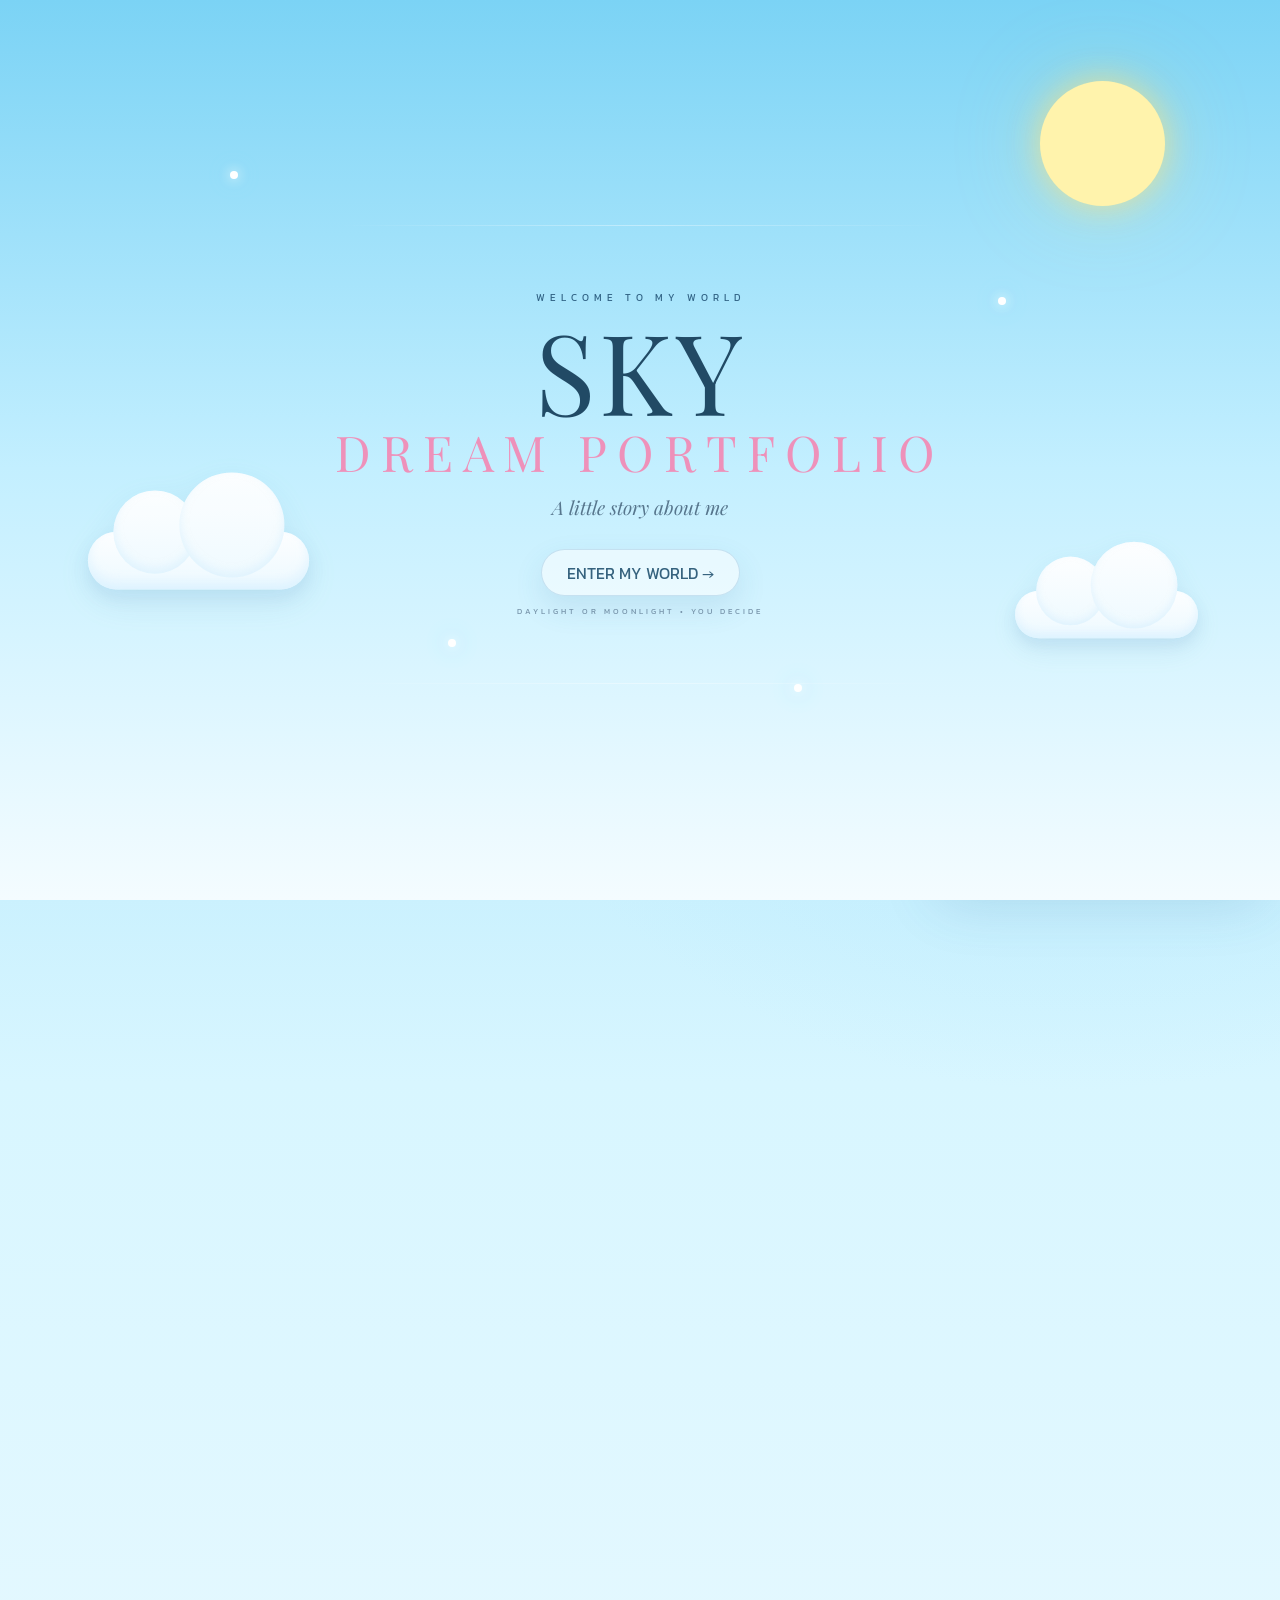
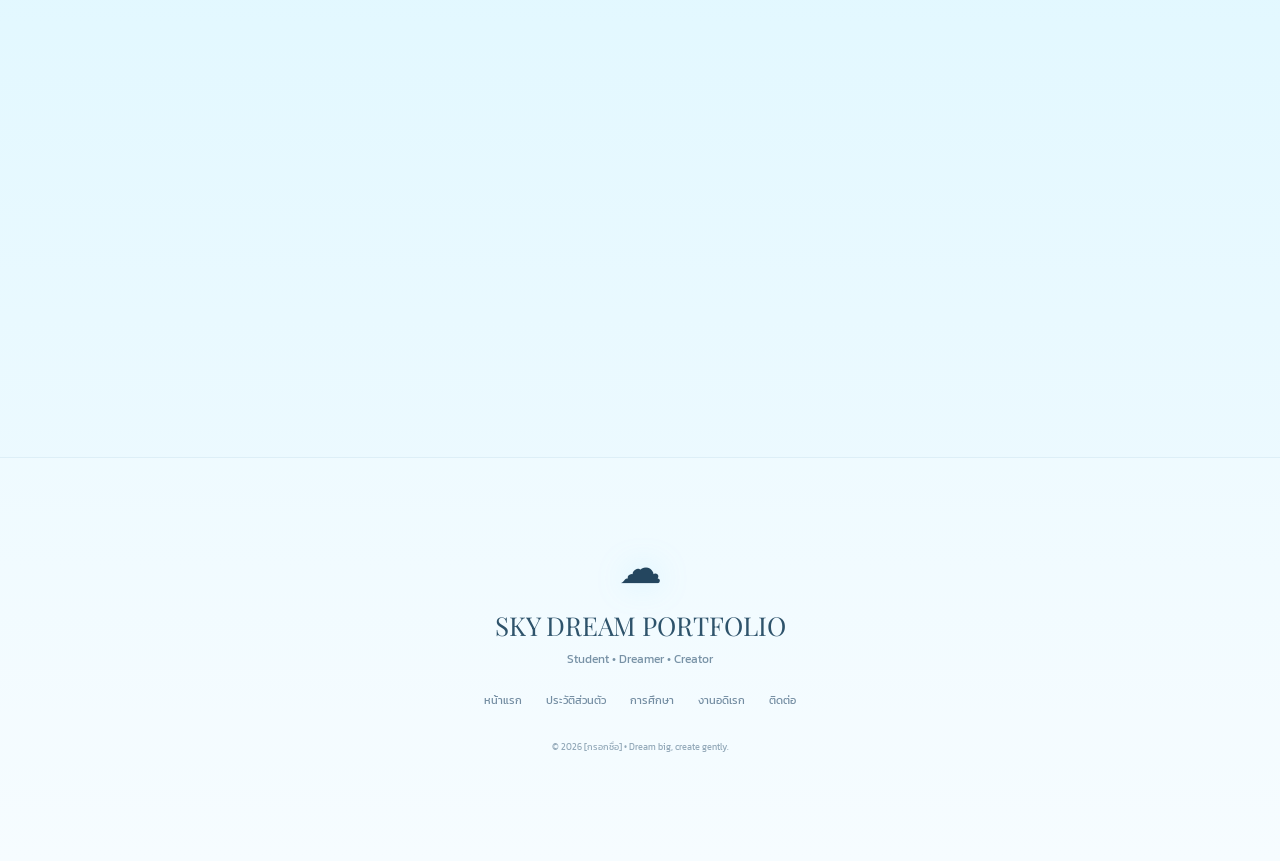
==== commit efe71700: "Update index.html" ====
--- a/index.html
+++ b/index.html
@@ -3769,7 +3769,16 @@
     font-size:11px;
     pointer-events:none;
 }
-</style></head><body class="page"><canvas id="spaceCanvas"></canvas><div id="mouseGlow"></div><div class="progress"><span></span></div><div class="moon-stars"></div><div class="dynamic-cloud-layer"></div><section class="entrance"><div class="entrance-sun"></div><div class="entrance-cloud ec1"><div class="cloud-base"></div></div><div class="entrance-cloud ec2"><div class="cloud-base"></div></div><div class="decoration-line top"></div><div class="decoration-line bottom"></div><div class="floating-dot d1" style="--dx:50px;--dy:-20px"></div><div class="floating-dot d2" style="--dx:-40px;--dy:35px"></div><div class="floating-dot d3" style="--dx:35px;--dy:-22px"></div><div class="floating-dot d4" style="--dx:-28px;--dy:-30px"></div><div class="entrance-title"><small>WELCOME TO MY WORLD</small><h1>SKY<span>DREAM PORTFOLIO</span></h1><p>A little story about me</p><button class="entrance-button" id="enterButton">ENTER MY WORLD →</button><div class="entrance-hint">DAYLIGHT OR MOONLIGHT • YOU DECIDE</div></div></section><header class="site-header"><nav class="navbar"><a class="logo" href="index.html"><span class="logo-mark">☁</span><span class="logo-copy">SKY<strong>DREAM PORTFOLIO</strong></span></a><div class="nav-links"><a href="index.html" class="active">หน้าแรก</a><a href="profile.html" class="">ประวัติส่วนตัว</a><a href="education.html" class="">การศึกษา</a><a href="hobby.html" class="">งานอดิเรก</a><a href="contact.html" class="">ติดต่อ</a></div><div class="theme-area"><span class="theme-label" id="themeLabel">DAY DREAM</span><button class="theme-button" id="themeButton" aria-label="สลับกลางวันและกลางคืน"></button><button class="mobile-button" id="mobileButton">☰</button></div></nav></header><main><section class="hero"><div class="hero-inner"><div class="hero-copy"><span class="eyebrow">✦ STUDENT PORTFOLIO</span><span class="chapter">CHAPTER 00 • A NEW DAY</span><h1>สวัสดีครับ/ค่ะ<br>ฉันชื่อ <span>[กรอกชื่อ]</span></h1><p class="role">STUDENT • DREAMER • CREATOR</p><p class="description">ยินดีต้อนรับเข้าสู่พื้นที่เล็ก ๆ ของฉัน ที่รวมเรื่องราวเกี่ยวกับตัวตน การเรียน สิ่งที่ชอบ งานอดิเรก และความฝันเอาไว้ด้วยกัน ในโลกของท้องฟ้า เมฆ และแสงที่เปลี่ยนไปตามเวลา</p><div class="btn-row"><a class="btn btn-primary" href="profile.html">รู้จักฉันมากขึ้น →</a><a class="btn btn-secondary" href="hobby.html">ดูสิ่งที่ฉันชอบ</a></div><div class="mini-stats glass reveal"><div class="mini-stat"><strong>03</strong><span>GRADE</span></div><div class="mini-stat"><strong>05</strong><span>PAGES</span></div><div class="mini-stat"><strong>01</strong><span>STORY</span></div></div></div><div class="sky-scene reveal"><div class="sun"></div><div class="cloud cloud-a"><div class="cloud-base"></div></div><div class="cloud cloud-b"><div class="cloud-base"></div></div><div class="cloud cloud-c"><div class="cloud-base"></div></div><div class="sky-rainbow"></div><div class="cloud-shadow"></div><div class="sky-label"><div class="sky-label-icon">☁</div><div><strong>MY LITTLE SKY</strong><small>where dreams begin</small></div></div></div></div></section><section class="section"><div class="section-heading reveal"><small>EXPLORE</small><h2>เรื่องราวของฉัน</h2><p>เหมือนท้องฟ้าที่เปลี่ยนสีในแต่ละช่วงเวลา แต่ละหน้าก็จะพาไปรู้จักอีกด้านหนึ่งของฉัน</p></div><div class="chapter-grid"><a class="chapter-card glass tilt reveal sky" href="profile.html"><div class="chapter-icon">☁</div><small>CHAPTER 01</small><h3>WHO AM I?</h3><p>ทำความรู้จักตัวตน นิสัย ความสนใจ และเรื่องเล็ก ๆ ที่เป็นฉัน</p><strong>EXPLORE →</strong></a><a class="chapter-card glass tilt reveal purple" href="education.html"><div class="chapter-icon">✧</div><small>CHAPTER 02</small><h3>MY JOURNEY</h3><p>พบกับเส้นทางการเรียนรู้ ประสบการณ์ และสิ่งที่ฉันกำลังพัฒนา</p><strong>EXPLORE →</strong></a><a class="chapter-card glass tilt reveal pink" href="hobby.html"><div class="chapter-icon">♡</div><small>CHAPTER 03</small><h3>MY WORLD</h3><p>สิ่งที่ฉันชอบ งานอดิเรก เพลง เกม และสิ่งที่ทำให้ฉันมีความสุข</p><strong>EXPLORE →</strong></a></div></section><section class="section"><div class="quote glass reveal"><p>“ความฝันไม่จำเป็นต้องเริ่มจากอะไรที่ยิ่งใหญ่ บางครั้งมันเริ่มจากการมองท้องฟ้าแล้วคิดว่า เราอยากไปไกลแค่ไหน”</p><span>— MY LITTLE DREAM —</span></div></section></main><div class="music-dock"><div class="music-orb">♫</div><div class="music-details"><div class="music-label">DREAM SOUNDTRACK</div><div class="music-title">Sky Dream • YouTube Music</div><div class="music-status" id="musicStatus">● LOADING</div></div><button class="music-action" id="musicToggle" type="button">▶</button></div><div class="youtube-frame-wrap"><div id="youtubePlayer"></div></div><footer class="footer"><div class="footer-mark">☁</div><h3>SKY DREAM PORTFOLIO</h3><p>Student • Dreamer • Creator</p><div class="footer-links"><a href="index.html">หน้าแรก</a><a href="profile.html">ประวัติส่วนตัว</a><a href="education.html">การศึกษา</a><a href="hobby.html">งานอดิเรก</a><a href="contact.html">ติดต่อ</a></div><small>© 2026 [กรอกชื่อ] • Dream big, create gently.</small></footer><script>
+
+/* DREAM NIGHT — SHOOTING STARS */
+.shooting-star-layer{position:fixed;inset:0;z-index:35;pointer-events:none;overflow:hidden;opacity:0;transition:opacity .7s ease}
+.night-mode .shooting-star-layer{opacity:1}
+.shooting-star{position:absolute;top:0;left:0;width:2px;height:2px;border-radius:50%;background:#fff;box-shadow:0 0 7px 2px rgba(210,238,255,.95);opacity:0;transform:rotate(-35deg);}
+.shooting-star:after{content:'';position:absolute;right:1px;top:0;width:115px;height:2px;border-radius:99px;background:linear-gradient(90deg,rgba(255,255,255,0),rgba(188,224,255,.28),rgba(255,255,255,.92));filter:blur(.3px);transform-origin:right center;}
+.shooting-star.fly{animation:shootAcross var(--sd,1.35s) cubic-bezier(.15,.72,.18,1) forwards}
+@keyframes shootAcross{0%{opacity:0;transform:translate3d(0,0,0) rotate(-35deg) scale(.7)}8%{opacity:1}72%{opacity:1}100%{opacity:0;transform:translate3d(var(--sx,260px),var(--sy,190px),0) rotate(-35deg) scale(1.08)}}
+.night-mode .moon-stars .moon-star{animation-duration:var(--t)}
+</style></head><body class="page"><canvas id="spaceCanvas"></canvas><div class="shooting-star-layer" aria-hidden="true"></div><div id="mouseGlow"></div><div class="progress"><span></span></div><div class="moon-stars"></div><div class="dynamic-cloud-layer"></div><section class="entrance"><div class="entrance-sun"></div><div class="entrance-cloud ec1"><div class="cloud-base"></div></div><div class="entrance-cloud ec2"><div class="cloud-base"></div></div><div class="decoration-line top"></div><div class="decoration-line bottom"></div><div class="floating-dot d1" style="--dx:50px;--dy:-20px"></div><div class="floating-dot d2" style="--dx:-40px;--dy:35px"></div><div class="floating-dot d3" style="--dx:35px;--dy:-22px"></div><div class="floating-dot d4" style="--dx:-28px;--dy:-30px"></div><div class="entrance-title"><small>WELCOME TO MY WORLD</small><h1>SKY<span>DREAM PORTFOLIO</span></h1><p>A little story about me</p><button class="entrance-button" id="enterButton">ENTER MY WORLD →</button><div class="entrance-hint">DAYLIGHT OR MOONLIGHT • YOU DECIDE</div></div></section><header class="site-header"><nav class="navbar"><a class="logo" href="index.html"><span class="logo-mark">☁</span><span class="logo-copy">SKY<strong>DREAM PORTFOLIO</strong></span></a><div class="nav-links"><a href="index.html" class="active">หน้าแรก</a><a href="profile.html" class="">ประวัติส่วนตัว</a><a href="education.html" class="">การศึกษา</a><a href="hobby.html" class="">งานอดิเรก</a><a href="contact.html" class="">ติดต่อ</a></div><div class="theme-area"><span class="theme-label" id="themeLabel">DAY DREAM</span><button class="theme-button" id="themeButton" aria-label="สลับกลางวันและกลางคืน"></button><button class="mobile-button" id="mobileButton">☰</button></div></nav></header><main><section class="hero"><div class="hero-inner"><div class="hero-copy"><span class="eyebrow">✦ STUDENT PORTFOLIO</span><span class="chapter">CHAPTER 00 • A NEW DAY</span><h1>สวัสดีครับ/ค่ะ<br>ฉันชื่อ <span>[กรอกชื่อ]</span></h1><p class="role">STUDENT • DREAMER • CREATOR</p><p class="description">ยินดีต้อนรับเข้าสู่พื้นที่เล็ก ๆ ของฉัน ที่รวมเรื่องราวเกี่ยวกับตัวตน การเรียน สิ่งที่ชอบ งานอดิเรก และความฝันเอาไว้ด้วยกัน ในโลกของท้องฟ้า เมฆ และแสงที่เปลี่ยนไปตามเวลา</p><div class="btn-row"><a class="btn btn-primary" href="profile.html">รู้จักฉันมากขึ้น →</a><a class="btn btn-secondary" href="hobby.html">ดูสิ่งที่ฉันชอบ</a></div><div class="mini-stats glass reveal"><div class="mini-stat"><strong>03</strong><span>GRADE</span></div><div class="mini-stat"><strong>05</strong><span>PAGES</span></div><div class="mini-stat"><strong>01</strong><span>STORY</span></div></div></div><div class="sky-scene reveal"><div class="sun"></div><div class="cloud cloud-a"><div class="cloud-base"></div></div><div class="cloud cloud-b"><div class="cloud-base"></div></div><div class="cloud cloud-c"><div class="cloud-base"></div></div><div class="sky-rainbow"></div><div class="cloud-shadow"></div><div class="sky-label"><div class="sky-label-icon">☁</div><div><strong>MY LITTLE SKY</strong><small>where dreams begin</small></div></div></div></div></section><section class="section"><div class="section-heading reveal"><small>EXPLORE</small><h2>เรื่องราวของฉัน</h2><p>เหมือนท้องฟ้าที่เปลี่ยนสีในแต่ละช่วงเวลา แต่ละหน้าก็จะพาไปรู้จักอีกด้านหนึ่งของฉัน</p></div><div class="chapter-grid"><a class="chapter-card glass tilt reveal sky" href="profile.html"><div class="chapter-icon">☁</div><small>CHAPTER 01</small><h3>WHO AM I?</h3><p>ทำความรู้จักตัวตน นิสัย ความสนใจ และเรื่องเล็ก ๆ ที่เป็นฉัน</p><strong>EXPLORE →</strong></a><a class="chapter-card glass tilt reveal purple" href="education.html"><div class="chapter-icon">✧</div><small>CHAPTER 02</small><h3>MY JOURNEY</h3><p>พบกับเส้นทางการเรียนรู้ ประสบการณ์ และสิ่งที่ฉันกำลังพัฒนา</p><strong>EXPLORE →</strong></a><a class="chapter-card glass tilt reveal pink" href="hobby.html"><div class="chapter-icon">♡</div><small>CHAPTER 03</small><h3>MY WORLD</h3><p>สิ่งที่ฉันชอบ งานอดิเรก เพลง เกม และสิ่งที่ทำให้ฉันมีความสุข</p><strong>EXPLORE →</strong></a></div></section><section class="section"><div class="quote glass reveal"><p>“ความฝันไม่จำเป็นต้องเริ่มจากอะไรที่ยิ่งใหญ่ บางครั้งมันเริ่มจากการมองท้องฟ้าแล้วคิดว่า เราอยากไปไกลแค่ไหน”</p><span>— MY LITTLE DREAM —</span></div></section></main><div class="music-dock"><div class="music-orb">♫</div><div class="music-details"><div class="music-label">DREAM SOUNDTRACK</div><div class="music-title">Sky Dream • YouTube Music</div><div class="music-status" id="musicStatus">● LOADING</div></div><button class="music-action" id="musicToggle" type="button">▶</button></div><div class="youtube-frame-wrap"><div id="youtubePlayer"></div></div><footer class="footer"><div class="footer-mark">☁</div><h3>SKY DREAM PORTFOLIO</h3><p>Student • Dreamer • Creator</p><div class="footer-links"><a href="index.html">หน้าแรก</a><a href="profile.html">ประวัติส่วนตัว</a><a href="education.html">การศึกษา</a><a href="hobby.html">งานอดิเรก</a><a href="contact.html">ติดต่อ</a></div><small>© 2026 [กรอกชื่อ] • Dream big, create gently.</small></footer><script>
 (() => {
     "use strict";
     const body=document.body;
@@ -3790,6 +3799,8 @@
         body.classList.toggle("night-mode",night);
         localStorage.setItem("skyDreamTheme",night?"night":"day");
         if(themeLabel) themeLabel.textContent=night?"NIGHT DREAM":"DAY DREAM";
+        if(typeof scheduleShootingStars==='function') scheduleShootingStars();
+        if(night && typeof spawnShootingStar==='function') setTimeout(spawnShootingStar,650);
     }
     applyTheme(body.classList.contains("night-mode"));
     if(themeButton) themeButton.addEventListener("click",()=>applyTheme(!body.classList.contains("night-mode")));
@@ -3877,6 +3888,34 @@
     /* Dream particles */
     for(let i=0;i<28;i++){const p=document.createElement("span");p.className="dream-particle";p.style.left=Math.random()*100+"%";p.style.top=Math.random()*100+"%";p.style.setProperty("--dx",((Math.random()-.5)*220)+"px");p.style.setProperty("--dy",((Math.random()-.5)*220)+"px");p.style.setProperty("--dur",(3+Math.random()*6)+"s");document.body.appendChild(p)}
 
+
+    /* Shooting stars — only while the sky is in night mode */
+    const shootingLayer=document.querySelector('.shooting-star-layer');
+    let shootingTimer=null;
+    function spawnShootingStar(){
+      if(!shootingLayer || !document.body.classList.contains('night-mode')) return;
+      const s=document.createElement('span');
+      s.className='shooting-star';
+      const startX=8+Math.random()*72;
+      const startY=8+Math.random()*42;
+      const travelX=190+Math.random()*330;
+      const travelY=110+Math.random()*230;
+      s.style.left=startX+'%'; s.style.top=startY+'%';
+      s.style.setProperty('--sx',travelX+'px');
+      s.style.setProperty('--sy',travelY+'px');
+      s.style.setProperty('--sd',(1.05+Math.random()*.75)+'s');
+      shootingLayer.appendChild(s);
+      requestAnimationFrame(()=>s.classList.add('fly'));
+      setTimeout(()=>s.remove(),2200);
+    }
+    function scheduleShootingStars(){
+      clearTimeout(shootingTimer);
+      if(!shootingLayer || !document.body.classList.contains('night-mode')) return;
+      const wait=3200+Math.random()*5200;
+      shootingTimer=setTimeout(()=>{spawnShootingStar(); if(Math.random()>.72) setTimeout(spawnShootingStar,500+Math.random()*900); scheduleShootingStars();},wait);
+    }
+    scheduleShootingStars();
+    
     /* Night stars */
     const ms=document.querySelector(".moon-stars");
     if(ms){for(let i=0;i<55;i++){const s=document.createElement("span");s.className="moon-star";s.style.left=Math.random()*100+"%";s.style.top=Math.random()*100+"%";s.style.setProperty("--t",(1.5+Math.random()*4)+"s");s.style.animationDelay=(-Math.random()*4)+"s";ms.appendChild(s)}}
@@ -3908,7 +3947,19 @@
     if(form)form.addEventListener("submit",e=>{e.preventDefault();const s=document.getElementById("formStatus");if(s)s.textContent="ส่งข้อความตัวอย่างเรียบร้อยแล้ว ✦";form.reset()});
 
     /* YouTube background soundtrack. The requested YouTube video is embedded via the official IFrame API. */
-    window.onYouTubeIframeAPIReady=function(){ytPlayer=new YT.Player("youtubePlayer",{videoId:VIDEO_ID,playerVars:{autoplay:1,controls:0,loop:1,playlist:VIDEO_ID,playsinline:1,rel:0},events:{onReady:e=>{ytReady=true;try{e.target.setVolume(18);e.target.mute();e.target.playVideo();setMusicUI("PLAYING (QUIET)",true)}catch(_){setMusicUI("CLICK TO PLAY",false)}},onStateChange:e=>{if(window.YT&&e.data===YT.PlayerState.PLAYING)setMusicUI("DREAMING",true);else if(window.YT&&e.data===YT.PlayerState.PAUSED)setMusicUI("PAUSED",false)},onAutoplayBlocked:()=>setMusicUI("CLICK TO PLAY",false)}})};
+    const MUSIC_KEY="skyDreamMusicTime";
+    let musicSaveTimer=null;
+    function rememberMusicTime(){
+      try{
+        if(ytPlayer&&ytReady&&typeof ytPlayer.getCurrentTime==='function'){
+          const t=ytPlayer.getCurrentTime();
+          if(Number.isFinite(t)) localStorage.setItem(MUSIC_KEY,String(t));
+        }
+      }catch(_){}
+    }
+    window.addEventListener("pagehide",rememberMusicTime);
+    window.addEventListener("beforeunload",rememberMusicTime);
+    window.onYouTubeIframeAPIReady=function(){ytPlayer=new YT.Player("youtubePlayer",{videoId:VIDEO_ID,playerVars:{autoplay:1,controls:0,loop:1,playlist:VIDEO_ID,playsinline:1,rel:0},events:{onReady:e=>{ytReady=true;try{const saved=parseFloat(localStorage.getItem(MUSIC_KEY)||"0");e.target.setVolume(18);if(Number.isFinite(saved)&&saved>0)e.target.seekTo(saved,true);e.target.mute();e.target.playVideo();setMusicUI("PLAYING (QUIET)",true);musicSaveTimer=setInterval(rememberMusicTime,900)}catch(_){setMusicUI("CLICK TO PLAY",false)}},onStateChange:e=>{if(window.YT&&e.data===YT.PlayerState.PLAYING)setMusicUI("DREAMING",true);else if(window.YT&&e.data===YT.PlayerState.PAUSED){rememberMusicTime();setMusicUI("PAUSED",false)}},onAutoplayBlocked:()=>setMusicUI("CLICK TO PLAY",false)}})};
     function setMusicUI(label,playing){if(musicStatus)musicStatus.textContent="● "+label;if(musicToggle)musicToggle.textContent=playing?"❚❚":"▶"}
     if(musicToggle)musicToggle.addEventListener("click",()=>{if(!ytReady||!ytPlayer)return;if(ytPlayer.getPlayerState()===YT.PlayerState.PLAYING){ytPlayer.pauseVideo()}else{ytPlayer.unMute();ytPlayer.setVolume(18);ytPlayer.playVideo()}});
     const api=document.createElement("script");api.src="https://www.youtube.com/iframe_api";document.head.appendChild(api);
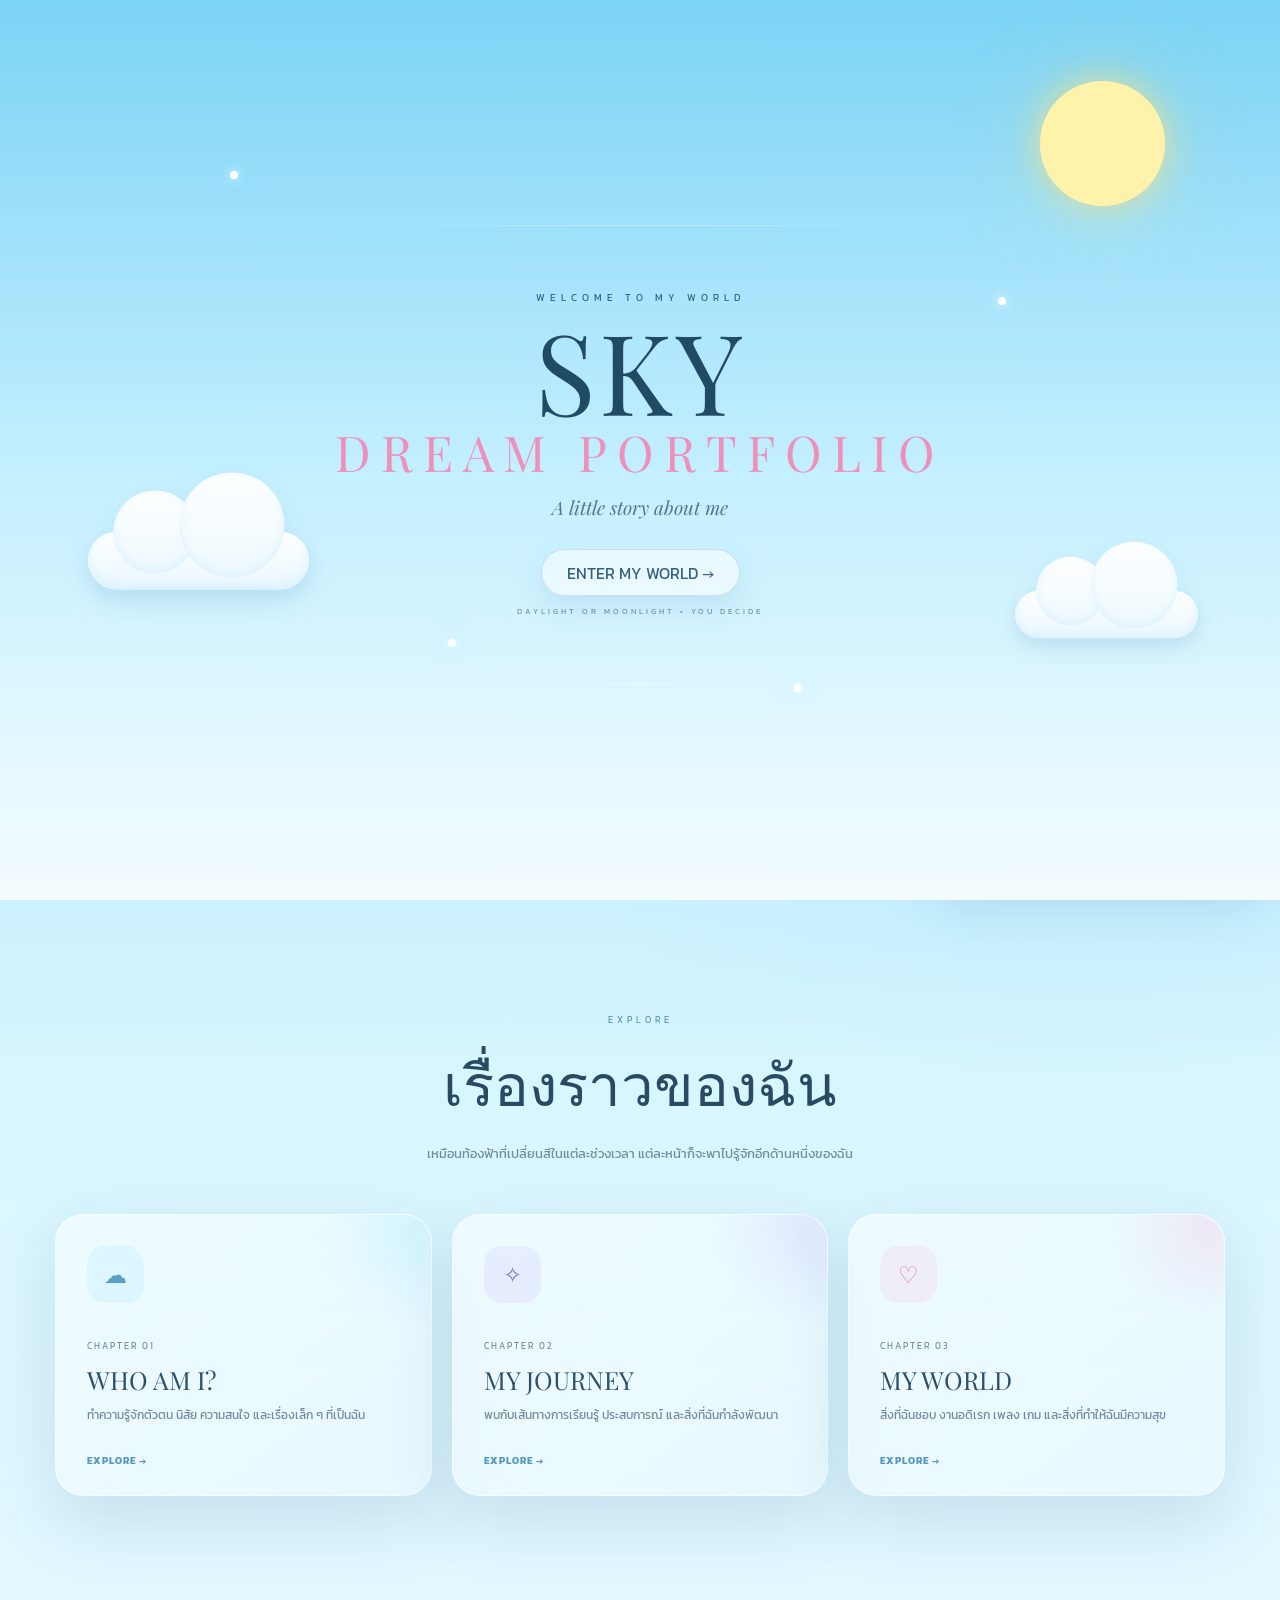
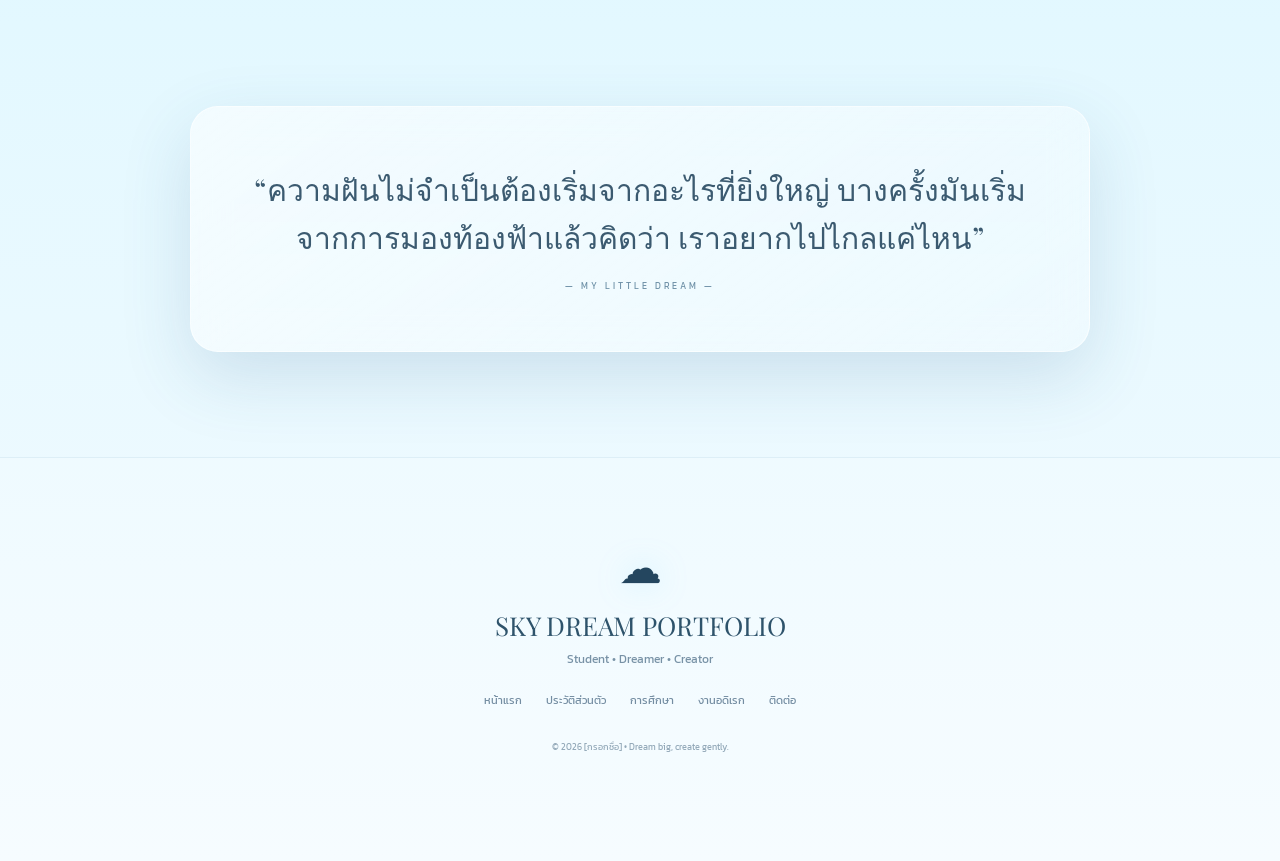
==== commit 9b543306: "Update index.html" ====
--- a/index.html
+++ b/index.html
@@ -3770,15 +3770,64 @@
     pointer-events:none;
 }
 
-/* DREAM NIGHT — SHOOTING STARS */
-.shooting-star-layer{position:fixed;inset:0;z-index:35;pointer-events:none;overflow:hidden;opacity:0;transition:opacity .7s ease}
-.night-mode .shooting-star-layer{opacity:1}
-.shooting-star{position:absolute;top:0;left:0;width:2px;height:2px;border-radius:50%;background:#fff;box-shadow:0 0 7px 2px rgba(210,238,255,.95);opacity:0;transform:rotate(-35deg);}
-.shooting-star:after{content:'';position:absolute;right:1px;top:0;width:115px;height:2px;border-radius:99px;background:linear-gradient(90deg,rgba(255,255,255,0),rgba(188,224,255,.28),rgba(255,255,255,.92));filter:blur(.3px);transform-origin:right center;}
-.shooting-star.fly{animation:shootAcross var(--sd,1.35s) cubic-bezier(.15,.72,.18,1) forwards}
-@keyframes shootAcross{0%{opacity:0;transform:translate3d(0,0,0) rotate(-35deg) scale(.7)}8%{opacity:1}72%{opacity:1}100%{opacity:0;transform:translate3d(var(--sx,260px),var(--sy,190px),0) rotate(-35deg) scale(1.08)}}
-.night-mode .moon-stars .moon-star{animation-duration:var(--t)}
-</style></head><body class="page"><canvas id="spaceCanvas"></canvas><div class="shooting-star-layer" aria-hidden="true"></div><div id="mouseGlow"></div><div class="progress"><span></span></div><div class="moon-stars"></div><div class="dynamic-cloud-layer"></div><section class="entrance"><div class="entrance-sun"></div><div class="entrance-cloud ec1"><div class="cloud-base"></div></div><div class="entrance-cloud ec2"><div class="cloud-base"></div></div><div class="decoration-line top"></div><div class="decoration-line bottom"></div><div class="floating-dot d1" style="--dx:50px;--dy:-20px"></div><div class="floating-dot d2" style="--dx:-40px;--dy:35px"></div><div class="floating-dot d3" style="--dx:35px;--dy:-22px"></div><div class="floating-dot d4" style="--dx:-28px;--dy:-30px"></div><div class="entrance-title"><small>WELCOME TO MY WORLD</small><h1>SKY<span>DREAM PORTFOLIO</span></h1><p>A little story about me</p><button class="entrance-button" id="enterButton">ENTER MY WORLD →</button><div class="entrance-hint">DAYLIGHT OR MOONLIGHT • YOU DECIDE</div></div></section><header class="site-header"><nav class="navbar"><a class="logo" href="index.html"><span class="logo-mark">☁</span><span class="logo-copy">SKY<strong>DREAM PORTFOLIO</strong></span></a><div class="nav-links"><a href="index.html" class="active">หน้าแรก</a><a href="profile.html" class="">ประวัติส่วนตัว</a><a href="education.html" class="">การศึกษา</a><a href="hobby.html" class="">งานอดิเรก</a><a href="contact.html" class="">ติดต่อ</a></div><div class="theme-area"><span class="theme-label" id="themeLabel">DAY DREAM</span><button class="theme-button" id="themeButton" aria-label="สลับกลางวันและกลางคืน"></button><button class="mobile-button" id="mobileButton">☰</button></div></nav></header><main><section class="hero"><div class="hero-inner"><div class="hero-copy"><span class="eyebrow">✦ STUDENT PORTFOLIO</span><span class="chapter">CHAPTER 00 • A NEW DAY</span><h1>สวัสดีครับ/ค่ะ<br>ฉันชื่อ <span>[กรอกชื่อ]</span></h1><p class="role">STUDENT • DREAMER • CREATOR</p><p class="description">ยินดีต้อนรับเข้าสู่พื้นที่เล็ก ๆ ของฉัน ที่รวมเรื่องราวเกี่ยวกับตัวตน การเรียน สิ่งที่ชอบ งานอดิเรก และความฝันเอาไว้ด้วยกัน ในโลกของท้องฟ้า เมฆ และแสงที่เปลี่ยนไปตามเวลา</p><div class="btn-row"><a class="btn btn-primary" href="profile.html">รู้จักฉันมากขึ้น →</a><a class="btn btn-secondary" href="hobby.html">ดูสิ่งที่ฉันชอบ</a></div><div class="mini-stats glass reveal"><div class="mini-stat"><strong>03</strong><span>GRADE</span></div><div class="mini-stat"><strong>05</strong><span>PAGES</span></div><div class="mini-stat"><strong>01</strong><span>STORY</span></div></div></div><div class="sky-scene reveal"><div class="sun"></div><div class="cloud cloud-a"><div class="cloud-base"></div></div><div class="cloud cloud-b"><div class="cloud-base"></div></div><div class="cloud cloud-c"><div class="cloud-base"></div></div><div class="sky-rainbow"></div><div class="cloud-shadow"></div><div class="sky-label"><div class="sky-label-icon">☁</div><div><strong>MY LITTLE SKY</strong><small>where dreams begin</small></div></div></div></div></section><section class="section"><div class="section-heading reveal"><small>EXPLORE</small><h2>เรื่องราวของฉัน</h2><p>เหมือนท้องฟ้าที่เปลี่ยนสีในแต่ละช่วงเวลา แต่ละหน้าก็จะพาไปรู้จักอีกด้านหนึ่งของฉัน</p></div><div class="chapter-grid"><a class="chapter-card glass tilt reveal sky" href="profile.html"><div class="chapter-icon">☁</div><small>CHAPTER 01</small><h3>WHO AM I?</h3><p>ทำความรู้จักตัวตน นิสัย ความสนใจ และเรื่องเล็ก ๆ ที่เป็นฉัน</p><strong>EXPLORE →</strong></a><a class="chapter-card glass tilt reveal purple" href="education.html"><div class="chapter-icon">✧</div><small>CHAPTER 02</small><h3>MY JOURNEY</h3><p>พบกับเส้นทางการเรียนรู้ ประสบการณ์ และสิ่งที่ฉันกำลังพัฒนา</p><strong>EXPLORE →</strong></a><a class="chapter-card glass tilt reveal pink" href="hobby.html"><div class="chapter-icon">♡</div><small>CHAPTER 03</small><h3>MY WORLD</h3><p>สิ่งที่ฉันชอบ งานอดิเรก เพลง เกม และสิ่งที่ทำให้ฉันมีความสุข</p><strong>EXPLORE →</strong></a></div></section><section class="section"><div class="quote glass reveal"><p>“ความฝันไม่จำเป็นต้องเริ่มจากอะไรที่ยิ่งใหญ่ บางครั้งมันเริ่มจากการมองท้องฟ้าแล้วคิดว่า เราอยากไปไกลแค่ไหน”</p><span>— MY LITTLE DREAM —</span></div></section></main><div class="music-dock"><div class="music-orb">♫</div><div class="music-details"><div class="music-label">DREAM SOUNDTRACK</div><div class="music-title">Sky Dream • YouTube Music</div><div class="music-status" id="musicStatus">● LOADING</div></div><button class="music-action" id="musicToggle" type="button">▶</button></div><div class="youtube-frame-wrap"><div id="youtubePlayer"></div></div><footer class="footer"><div class="footer-mark">☁</div><h3>SKY DREAM PORTFOLIO</h3><p>Student • Dreamer • Creator</p><div class="footer-links"><a href="index.html">หน้าแรก</a><a href="profile.html">ประวัติส่วนตัว</a><a href="education.html">การศึกษา</a><a href="hobby.html">งานอดิเรก</a><a href="contact.html">ติดต่อ</a></div><small>© 2026 [กรอกชื่อ] • Dream big, create gently.</small></footer><script>
+/* ====================== SHOOTING STARS ====================== */
+.shooting-star-field{
+    position:fixed;
+    inset:0;
+    z-index:2;
+    pointer-events:none;
+    overflow:hidden;
+    opacity:0;
+    transition:opacity .8s ease;
+}
+.night-mode .shooting-star-field{opacity:1}
+.shooting-star{
+    position:absolute;
+    width:3px;
+    height:3px;
+    border-radius:50%;
+    background:#fff;
+    box-shadow:0 0 6px 2px rgba(255,255,255,.95),0 0 16px 4px rgba(140,196,255,.72);
+    opacity:0;
+    transform:translate3d(-90px,-90px,0) rotate(-38deg);
+    animation:shootingStar var(--ss-duration) linear infinite;
+    animation-delay:var(--ss-delay);
+}
+.shooting-star::after{
+    content:"";
+    position:absolute;
+    top:50%;
+    right:2px;
+    width:var(--ss-tail);
+    height:2px;
+    transform:translateY(-50%);
+    transform-origin:right center;
+    border-radius:999px;
+    background:linear-gradient(90deg,rgba(255,255,255,.92),rgba(166,218,255,.52),transparent);
+    filter:blur(.3px);
+}
+@keyframes shootingStar{
+    0%{
+        opacity:0;
+        transform:translate3d(-90px,-90px,0) rotate(-38deg) scale(.55);
+    }
+    10%{opacity:.15}
+    18%{opacity:1}
+    52%{opacity:.85}
+    78%{opacity:.35}
+    100%{
+        opacity:0;
+        transform:translate3d(420px,420px,0) rotate(-38deg) scale(1);
+    }
+}
+.night-mode .shooting-star:nth-child(3n)::after{
+    background:linear-gradient(90deg,rgba(255,244,190,.95),rgba(181,195,255,.40),transparent);
+}
+@media (prefers-reduced-motion:reduce){
+    .shooting-star{animation:none;opacity:0}
+}
+
+</style></head><body class="page"><canvas id="spaceCanvas"></canvas><div id="mouseGlow"></div><div class="progress"><span></span></div><div class="moon-stars"></div><div class="shooting-star-field" aria-hidden="true"></div><div class="dynamic-cloud-layer"></div><section class="entrance"><div class="entrance-sun"></div><div class="entrance-cloud ec1"><div class="cloud-base"></div></div><div class="entrance-cloud ec2"><div class="cloud-base"></div></div><div class="decoration-line top"></div><div class="decoration-line bottom"></div><div class="floating-dot d1" style="--dx:50px;--dy:-20px"></div><div class="floating-dot d2" style="--dx:-40px;--dy:35px"></div><div class="floating-dot d3" style="--dx:35px;--dy:-22px"></div><div class="floating-dot d4" style="--dx:-28px;--dy:-30px"></div><div class="entrance-title"><small>WELCOME TO MY WORLD</small><h1>SKY<span>DREAM PORTFOLIO</span></h1><p>A little story about me</p><button class="entrance-button" id="enterButton">ENTER MY WORLD →</button><div class="entrance-hint">DAYLIGHT OR MOONLIGHT • YOU DECIDE</div></div></section><header class="site-header"><nav class="navbar"><a class="logo" href="index.html"><span class="logo-mark">☁</span><span class="logo-copy">SKY<strong>DREAM PORTFOLIO</strong></span></a><div class="nav-links"><a href="index.html" class="active">หน้าแรก</a><a href="profile.html" class="">ประวัติส่วนตัว</a><a href="education.html" class="">การศึกษา</a><a href="hobby.html" class="">งานอดิเรก</a><a href="contact.html" class="">ติดต่อ</a></div><div class="theme-area"><span class="theme-label" id="themeLabel">DAY DREAM</span><button class="theme-button" id="themeButton" aria-label="สลับกลางวันและกลางคืน"></button><button class="mobile-button" id="mobileButton">☰</button></div></nav></header><main><section class="hero"><div class="hero-inner"><div class="hero-copy"><span class="eyebrow">✦ STUDENT PORTFOLIO</span><span class="chapter">CHAPTER 00 • A NEW DAY</span><h1>สวัสดีครับ/ค่ะ<br>ฉันชื่อ <span>[กรอกชื่อ]</span></h1><p class="role">STUDENT • DREAMER • CREATOR</p><p class="description">ยินดีต้อนรับเข้าสู่พื้นที่เล็ก ๆ ของฉัน ที่รวมเรื่องราวเกี่ยวกับตัวตน การเรียน สิ่งที่ชอบ งานอดิเรก และความฝันเอาไว้ด้วยกัน ในโลกของท้องฟ้า เมฆ และแสงที่เปลี่ยนไปตามเวลา</p><div class="btn-row"><a class="btn btn-primary" href="profile.html">รู้จักฉันมากขึ้น →</a><a class="btn btn-secondary" href="hobby.html">ดูสิ่งที่ฉันชอบ</a></div><div class="mini-stats glass reveal"><div class="mini-stat"><strong>03</strong><span>GRADE</span></div><div class="mini-stat"><strong>05</strong><span>PAGES</span></div><div class="mini-stat"><strong>01</strong><span>STORY</span></div></div></div><div class="sky-scene reveal"><div class="sun"></div><div class="cloud cloud-a"><div class="cloud-base"></div></div><div class="cloud cloud-b"><div class="cloud-base"></div></div><div class="cloud cloud-c"><div class="cloud-base"></div></div><div class="sky-rainbow"></div><div class="cloud-shadow"></div><div class="sky-label"><div class="sky-label-icon">☁</div><div><strong>MY LITTLE SKY</strong><small>where dreams begin</small></div></div></div></div></section><section class="section"><div class="section-heading reveal"><small>EXPLORE</small><h2>เรื่องราวของฉัน</h2><p>เหมือนท้องฟ้าที่เปลี่ยนสีในแต่ละช่วงเวลา แต่ละหน้าก็จะพาไปรู้จักอีกด้านหนึ่งของฉัน</p></div><div class="chapter-grid"><a class="chapter-card glass tilt reveal sky" href="profile.html"><div class="chapter-icon">☁</div><small>CHAPTER 01</small><h3>WHO AM I?</h3><p>ทำความรู้จักตัวตน นิสัย ความสนใจ และเรื่องเล็ก ๆ ที่เป็นฉัน</p><strong>EXPLORE →</strong></a><a class="chapter-card glass tilt reveal purple" href="education.html"><div class="chapter-icon">✧</div><small>CHAPTER 02</small><h3>MY JOURNEY</h3><p>พบกับเส้นทางการเรียนรู้ ประสบการณ์ และสิ่งที่ฉันกำลังพัฒนา</p><strong>EXPLORE →</strong></a><a class="chapter-card glass tilt reveal pink" href="hobby.html"><div class="chapter-icon">♡</div><small>CHAPTER 03</small><h3>MY WORLD</h3><p>สิ่งที่ฉันชอบ งานอดิเรก เพลง เกม และสิ่งที่ทำให้ฉันมีความสุข</p><strong>EXPLORE →</strong></a></div></section><section class="section"><div class="quote glass reveal"><p>“ความฝันไม่จำเป็นต้องเริ่มจากอะไรที่ยิ่งใหญ่ บางครั้งมันเริ่มจากการมองท้องฟ้าแล้วคิดว่า เราอยากไปไกลแค่ไหน”</p><span>— MY LITTLE DREAM —</span></div></section></main><div class="music-dock"><div class="music-orb">♫</div><div class="music-details"><div class="music-label">DREAM SOUNDTRACK</div><div class="music-title">Sky Dream • YouTube Music</div><div class="music-status" id="musicStatus">● LOADING</div></div><button class="music-action" id="musicToggle" type="button">▶</button></div><div class="youtube-frame-wrap"><div id="youtubePlayer"></div></div><footer class="footer"><div class="footer-mark">☁</div><h3>SKY DREAM PORTFOLIO</h3><p>Student • Dreamer • Creator</p><div class="footer-links"><a href="index.html">หน้าแรก</a><a href="profile.html">ประวัติส่วนตัว</a><a href="education.html">การศึกษา</a><a href="hobby.html">งานอดิเรก</a><a href="contact.html">ติดต่อ</a></div><small>© 2026 [กรอกชื่อ] • Dream big, create gently.</small></footer><script>
 (() => {
     "use strict";
     const body=document.body;
@@ -3799,8 +3848,6 @@
         body.classList.toggle("night-mode",night);
         localStorage.setItem("skyDreamTheme",night?"night":"day");
         if(themeLabel) themeLabel.textContent=night?"NIGHT DREAM":"DAY DREAM";
-        if(typeof scheduleShootingStars==='function') scheduleShootingStars();
-        if(night && typeof spawnShootingStar==='function') setTimeout(spawnShootingStar,650);
     }
     applyTheme(body.classList.contains("night-mode"));
     if(themeButton) themeButton.addEventListener("click",()=>applyTheme(!body.classList.contains("night-mode")));
@@ -3888,34 +3935,6 @@
     /* Dream particles */
     for(let i=0;i<28;i++){const p=document.createElement("span");p.className="dream-particle";p.style.left=Math.random()*100+"%";p.style.top=Math.random()*100+"%";p.style.setProperty("--dx",((Math.random()-.5)*220)+"px");p.style.setProperty("--dy",((Math.random()-.5)*220)+"px");p.style.setProperty("--dur",(3+Math.random()*6)+"s");document.body.appendChild(p)}
 
-
-    /* Shooting stars — only while the sky is in night mode */
-    const shootingLayer=document.querySelector('.shooting-star-layer');
-    let shootingTimer=null;
-    function spawnShootingStar(){
-      if(!shootingLayer || !document.body.classList.contains('night-mode')) return;
-      const s=document.createElement('span');
-      s.className='shooting-star';
-      const startX=8+Math.random()*72;
-      const startY=8+Math.random()*42;
-      const travelX=190+Math.random()*330;
-      const travelY=110+Math.random()*230;
-      s.style.left=startX+'%'; s.style.top=startY+'%';
-      s.style.setProperty('--sx',travelX+'px');
-      s.style.setProperty('--sy',travelY+'px');
-      s.style.setProperty('--sd',(1.05+Math.random()*.75)+'s');
-      shootingLayer.appendChild(s);
-      requestAnimationFrame(()=>s.classList.add('fly'));
-      setTimeout(()=>s.remove(),2200);
-    }
-    function scheduleShootingStars(){
-      clearTimeout(shootingTimer);
-      if(!shootingLayer || !document.body.classList.contains('night-mode')) return;
-      const wait=3200+Math.random()*5200;
-      shootingTimer=setTimeout(()=>{spawnShootingStar(); if(Math.random()>.72) setTimeout(spawnShootingStar,500+Math.random()*900); scheduleShootingStars();},wait);
-    }
-    scheduleShootingStars();
-    
     /* Night stars */
     const ms=document.querySelector(".moon-stars");
     if(ms){for(let i=0;i<55;i++){const s=document.createElement("span");s.className="moon-star";s.style.left=Math.random()*100+"%";s.style.top=Math.random()*100+"%";s.style.setProperty("--t",(1.5+Math.random()*4)+"s");s.style.animationDelay=(-Math.random()*4)+"s";ms.appendChild(s)}}
@@ -3947,22 +3966,11 @@
     if(form)form.addEventListener("submit",e=>{e.preventDefault();const s=document.getElementById("formStatus");if(s)s.textContent="ส่งข้อความตัวอย่างเรียบร้อยแล้ว ✦";form.reset()});
 
     /* YouTube background soundtrack. The requested YouTube video is embedded via the official IFrame API. */
-    const MUSIC_KEY="skyDreamMusicTime";
-    let musicSaveTimer=null;
-    function rememberMusicTime(){
-      try{
-        if(ytPlayer&&ytReady&&typeof ytPlayer.getCurrentTime==='function'){
-          const t=ytPlayer.getCurrentTime();
-          if(Number.isFinite(t)) localStorage.setItem(MUSIC_KEY,String(t));
-        }
-      }catch(_){}
-    }
-    window.addEventListener("pagehide",rememberMusicTime);
-    window.addEventListener("beforeunload",rememberMusicTime);
-    window.onYouTubeIframeAPIReady=function(){ytPlayer=new YT.Player("youtubePlayer",{videoId:VIDEO_ID,playerVars:{autoplay:1,controls:0,loop:1,playlist:VIDEO_ID,playsinline:1,rel:0},events:{onReady:e=>{ytReady=true;try{const saved=parseFloat(localStorage.getItem(MUSIC_KEY)||"0");e.target.setVolume(18);if(Number.isFinite(saved)&&saved>0)e.target.seekTo(saved,true);e.target.mute();e.target.playVideo();setMusicUI("PLAYING (QUIET)",true);musicSaveTimer=setInterval(rememberMusicTime,900)}catch(_){setMusicUI("CLICK TO PLAY",false)}},onStateChange:e=>{if(window.YT&&e.data===YT.PlayerState.PLAYING)setMusicUI("DREAMING",true);else if(window.YT&&e.data===YT.PlayerState.PAUSED){rememberMusicTime();setMusicUI("PAUSED",false)}},onAutoplayBlocked:()=>setMusicUI("CLICK TO PLAY",false)}})};
+    window.onYouTubeIframeAPIReady=function(){ytPlayer=new YT.Player("youtubePlayer",{videoId:VIDEO_ID,playerVars:{autoplay:1,controls:0,loop:1,playlist:VIDEO_ID,playsinline:1,rel:0,enablejsapi:1},events:{onReady:e=>{ytReady=true;try{e.target.setVolume(18);e.target.mute();e.target.playVideo();setMusicUI("PLAYING (QUIET)",true)}catch(_){setMusicUI("CLICK TO PLAY",false)}},onStateChange:e=>{if(window.YT&&e.data===YT.PlayerState.PLAYING)setMusicUI("DREAMING",true);else if(window.YT&&e.data===YT.PlayerState.PAUSED)setMusicUI("PAUSED",false)},onAutoplayBlocked:()=>setMusicUI("CLICK TO PLAY",false)}})};
     function setMusicUI(label,playing){if(musicStatus)musicStatus.textContent="● "+label;if(musicToggle)musicToggle.textContent=playing?"❚❚":"▶"}
     if(musicToggle)musicToggle.addEventListener("click",()=>{if(!ytReady||!ytPlayer)return;if(ytPlayer.getPlayerState()===YT.PlayerState.PLAYING){ytPlayer.pauseVideo()}else{ytPlayer.unMute();ytPlayer.setVolume(18);ytPlayer.playVideo()}});
     const api=document.createElement("script");api.src="https://www.youtube.com/iframe_api";document.head.appendChild(api);
+
 
     /* Opening */
     const enter=document.getElementById("enterButton");
@@ -3971,5 +3979,267 @@
     const startGesture=()=>{if(ytReady&&ytPlayer){try{ytPlayer.unMute();ytPlayer.setVolume(18);ytPlayer.playVideo();setMusicUI("DREAMING",true)}catch(_){}}};
     addEventListener("pointerdown",startGesture,{once:true});
     addEventListener("keydown",startGesture,{once:true});
+    /* Shooting stars appear only in night mode. */
+    function createShootingStars(){
+        const field=document.querySelector(".shooting-star-field");
+        if(!field || field.dataset.ready==="1") return;
+        field.dataset.ready="1";
+        for(let i=0;i<9;i++){
+            const s=document.createElement("span");
+            s.className="shooting-star";
+            s.style.left=(8+Math.random()*86)+"%";
+            s.style.top=(4+Math.random()*62)+"%";
+            s.style.setProperty("--ss-delay",(-Math.random()*12)+"s");
+            s.style.setProperty("--ss-duration",(2.8+Math.random()*3.6)+"s");
+            s.style.setProperty("--ss-tail",(70+Math.random()*120)+"px");
+            field.appendChild(s);
+        }
+    }
+    createShootingStars();
+
+    /* Rebind page-only interactions after seamless navigation. */
+    window.initDynamicFeatures = function(){
+        const observer=new IntersectionObserver(entries=>{
+            entries.forEach(e=>{
+                if(e.isIntersecting){
+                    e.target.classList.add("visible");
+                    observer.unobserve(e.target);
+                }
+            });
+        },{threshold:.12});
+        document.querySelectorAll(".reveal").forEach(el=>observer.observe(el));
+
+        document.querySelectorAll(".tilt").forEach(card=>{
+            if(card.dataset.tiltBound==="1") return;
+            card.dataset.tiltBound="1";
+            card.addEventListener("pointermove",e=>{
+                if(matchMedia("(max-width:900px)").matches)return;
+                const r=card.getBoundingClientRect();
+                const px=(e.clientX-r.left)/r.width-.5;
+                const py=(e.clientY-r.top)/r.height-.5;
+                card.style.transform=`perspective(900px) rotateX(${py*-5.5}deg) rotateY(${px*5.5}deg) translateY(-7px)`;
+            });
+            card.addEventListener("pointerleave",()=>card.style.transform="");
+        });
+
+        document.querySelectorAll("img[data-fallback]").forEach(img=>{
+            if(img.dataset.fallbackBound==="1") return;
+            img.dataset.fallbackBound="1";
+            img.addEventListener("error",()=>{
+                img.style.display="none";
+                const fb=img.parentElement.querySelector(".image-fallback");
+                if(fb)fb.hidden=false;
+            });
+        });
+
+        const form=document.getElementById("contactForm");
+        if(form && form.dataset.bound==="1") form=null;
+        if(form){
+            form.dataset.bound="1";
+            form.addEventListener("submit",e=>{
+                e.preventDefault();
+                const s=document.getElementById("formStatus");
+                if(s)s.textContent="ส่งข้อความตัวอย่างเรียบร้อยแล้ว ✦";
+                form.reset();
+            });
+        }
+    };
+    initDynamicFeatures();
+
+
+/* ====================== SEAMLESS MUSIC CONTINUITY ====================== */
+(() => {
+    const MUSIC_STATE_KEY = "skyDreamMusicStateV4";
+    const MUSIC_VIDEO_ID = "ukGjGHr1Ft8";
+    const MUSIC_VOLUME = 18;
+    let lastKnownTime = 0;
+    let musicStateInterval = null;
+
+    function readMusicState(){
+        try{
+            const raw = localStorage.getItem(MUSIC_STATE_KEY);
+            return raw ? JSON.parse(raw) : null;
+        }catch(_){ return null; }
+    }
+
+    function saveMusicState(){
+        try{
+            if(!ytPlayer || !ytReady || typeof ytPlayer.getCurrentTime !== "function") return;
+            const playerState = typeof ytPlayer.getPlayerState === "function" ? ytPlayer.getPlayerState() : -1;
+            const currentTime = Number(ytPlayer.getCurrentTime() || 0);
+            if(currentTime >= 0){
+                lastKnownTime = currentTime;
+                localStorage.setItem(MUSIC_STATE_KEY, JSON.stringify({
+                    time: currentTime,
+                    savedAt: Date.now(),
+                    playing: playerState === YT.PlayerState.PLAYING
+                }));
+            }
+        }catch(_){}
+    }
+
+    function restoreMusicState(player){
+        try{
+            const state = readMusicState();
+            if(!state || typeof state.time !== "number") return;
+            const elapsed = Math.max(0, (Date.now() - Number(state.savedAt || Date.now())) / 1000);
+            const duration = typeof player.getDuration === "function" ? Number(player.getDuration() || 0) : 0;
+            let target = state.time;
+            if(state.playing && duration > 0) target += Math.min(elapsed, 60 * 60);
+            if(duration > 0){
+                target = target % duration;
+            }
+            player.seekTo(Math.max(0, target), true);
+            lastKnownTime = target;
+        }catch(_){}
+    }
+
+    if(!window.__skyDreamMusicContinuityInstalled){
+        window.__skyDreamMusicContinuityInstalled = true;
+
+        const oldReady = window.onYouTubeIframeAPIReady;
+        window.onYouTubeIframeAPIReady = function(){
+            if(typeof oldReady === "function") oldReady();
+            setTimeout(()=>{
+                if(ytPlayer && ytReady){
+                    restoreMusicState(ytPlayer);
+                    try{
+                        ytPlayer.setVolume(MUSIC_VOLUME);
+                        ytPlayer.playVideo();
+                    }catch(_){}
+                }
+            }, 250);
+        };
+
+        musicStateInterval = setInterval(saveMusicState, 1000);
+        window.addEventListener("pagehide", saveMusicState);
+        window.addEventListener("beforeunload", saveMusicState);
+
+        function normalizeTarget(link){
+            try{
+                return new URL(link.href, location.href);
+            }catch(_){
+                return null;
+            }
+        }
+
+        async function seamlessNavigate(url, push=true){
+            const target = normalizeTarget({href:url});
+            if(!target || target.origin !== location.origin) return;
+            if(!/\.html?$/i.test(target.pathname)) return;
+
+            const currentPath = location.pathname.split("/").pop() || "index.html";
+            const targetPath = target.pathname.split("/").pop() || "index.html";
+            if(currentPath === targetPath && !target.search && !target.hash){
+                return;
+            }
+
+            try{
+                saveMusicState();
+
+                const response = await fetch(target.href, {
+                    credentials:"same-origin",
+                    cache:"no-store"
+                });
+                if(!response.ok) throw new Error("Navigation failed");
+
+                const text = await response.text();
+                const parser = new DOMParser();
+                const nextDoc = parser.parseFromString(text, "text/html");
+                const nextMain = nextDoc.querySelector("main");
+                const currentMain = document.querySelector("main");
+                if(!nextMain || !currentMain) throw new Error("Main content missing");
+
+                currentMain.replaceWith(nextMain.cloneNode(true));
+
+                const nextTitle = nextDoc.querySelector("title");
+                if(nextTitle) document.title = nextTitle.textContent;
+
+                const nextHeader = nextDoc.querySelector(".nav-links");
+                const currentHeader = document.querySelector(".nav-links");
+                if(nextHeader && currentHeader){
+                    currentHeader.innerHTML = nextHeader.innerHTML;
+                }
+
+                document.querySelectorAll(".nav-links a, .footer-links a").forEach(a=>{
+                    try{
+                        const p = new URL(a.href, location.href).pathname.split("/").pop() || "index.html";
+                        const active = p === targetPath;
+                        a.classList.toggle("active", active && a.classList.contains("nav-links-link"));
+                    }catch(_){}
+                });
+
+                if(push){
+                    history.pushState({skyDream:true}, "", target.href);
+                }
+
+                window.scrollTo({top:0,behavior:"smooth"});
+
+                /* Re-run only page features. The YouTube iframe is intentionally NOT recreated. */
+                if(typeof initDynamicFeatures === "function"){
+                    initDynamicFeatures();
+                }
+
+                const themeButton = document.getElementById("themeButton");
+                const themeLabel = document.getElementById("themeLabel");
+                if(themeLabel) themeLabel.textContent = document.body.classList.contains("night-mode") ? "NIGHT DREAM" : "DAY DREAM";
+                if(themeButton && !themeButton.dataset.boundContinuity){
+                    themeButton.dataset.boundContinuity = "1";
+                    themeButton.addEventListener("click",()=>applyTheme(!document.body.classList.contains("night-mode")));
+                }
+
+                const mobile = document.getElementById("mobileButton");
+                const nav = document.querySelector(".nav-links");
+                if(mobile && nav && !mobile.dataset.boundContinuity){
+                    mobile.dataset.boundContinuity = "1";
+                    mobile.addEventListener("click",()=>{
+                        const open = nav.dataset.open==="1";
+                        nav.dataset.open = open ? "0" : "1";
+                        if(open) nav.removeAttribute("style");
+                        else {
+                            nav.style.display="flex";
+                            nav.style.position="absolute";
+                            nav.style.left="10px";
+                            nav.style.right="10px";
+                            nav.style.top="62px";
+                            nav.style.padding="15px";
+                            nav.style.flexDirection="column";
+                            nav.style.alignItems="stretch";
+                            nav.style.borderRadius="18px";
+                            nav.style.background=document.body.classList.contains("night-mode")?"rgba(8,18,47,.95)":"rgba(255,255,255,.95)";
+                            nav.style.backdropFilter="blur(18px)";
+                        }
+                    });
+                }
+            }catch(error){
+                /* Fallback to the browser's normal full-page navigation. */
+                location.href = target.href;
+            }
+        }
+
+        document.addEventListener("click",(event)=>{
+            const link = event.target.closest("a[href]");
+            if(!link) return;
+            if(link.target && link.target !== "_self") return;
+            if(link.hasAttribute("download")) return;
+            if(event.ctrlKey || event.metaKey || event.shiftKey || event.altKey) return;
+
+            const target = normalizeTarget(link);
+            if(!target || target.origin !== location.origin) return;
+            if(!/\.html?$/i.test(target.pathname)) return;
+
+            const samePageHash = target.pathname === location.pathname && target.hash;
+            if(target.hash && samePageHash) return;
+
+            event.preventDefault();
+            seamlessNavigate(target.href, true);
+        });
+
+        window.addEventListener("popstate",()=>{
+            seamlessNavigate(location.href, false);
+        });
+    }
+})();
+
 })();
 </script></body></html>
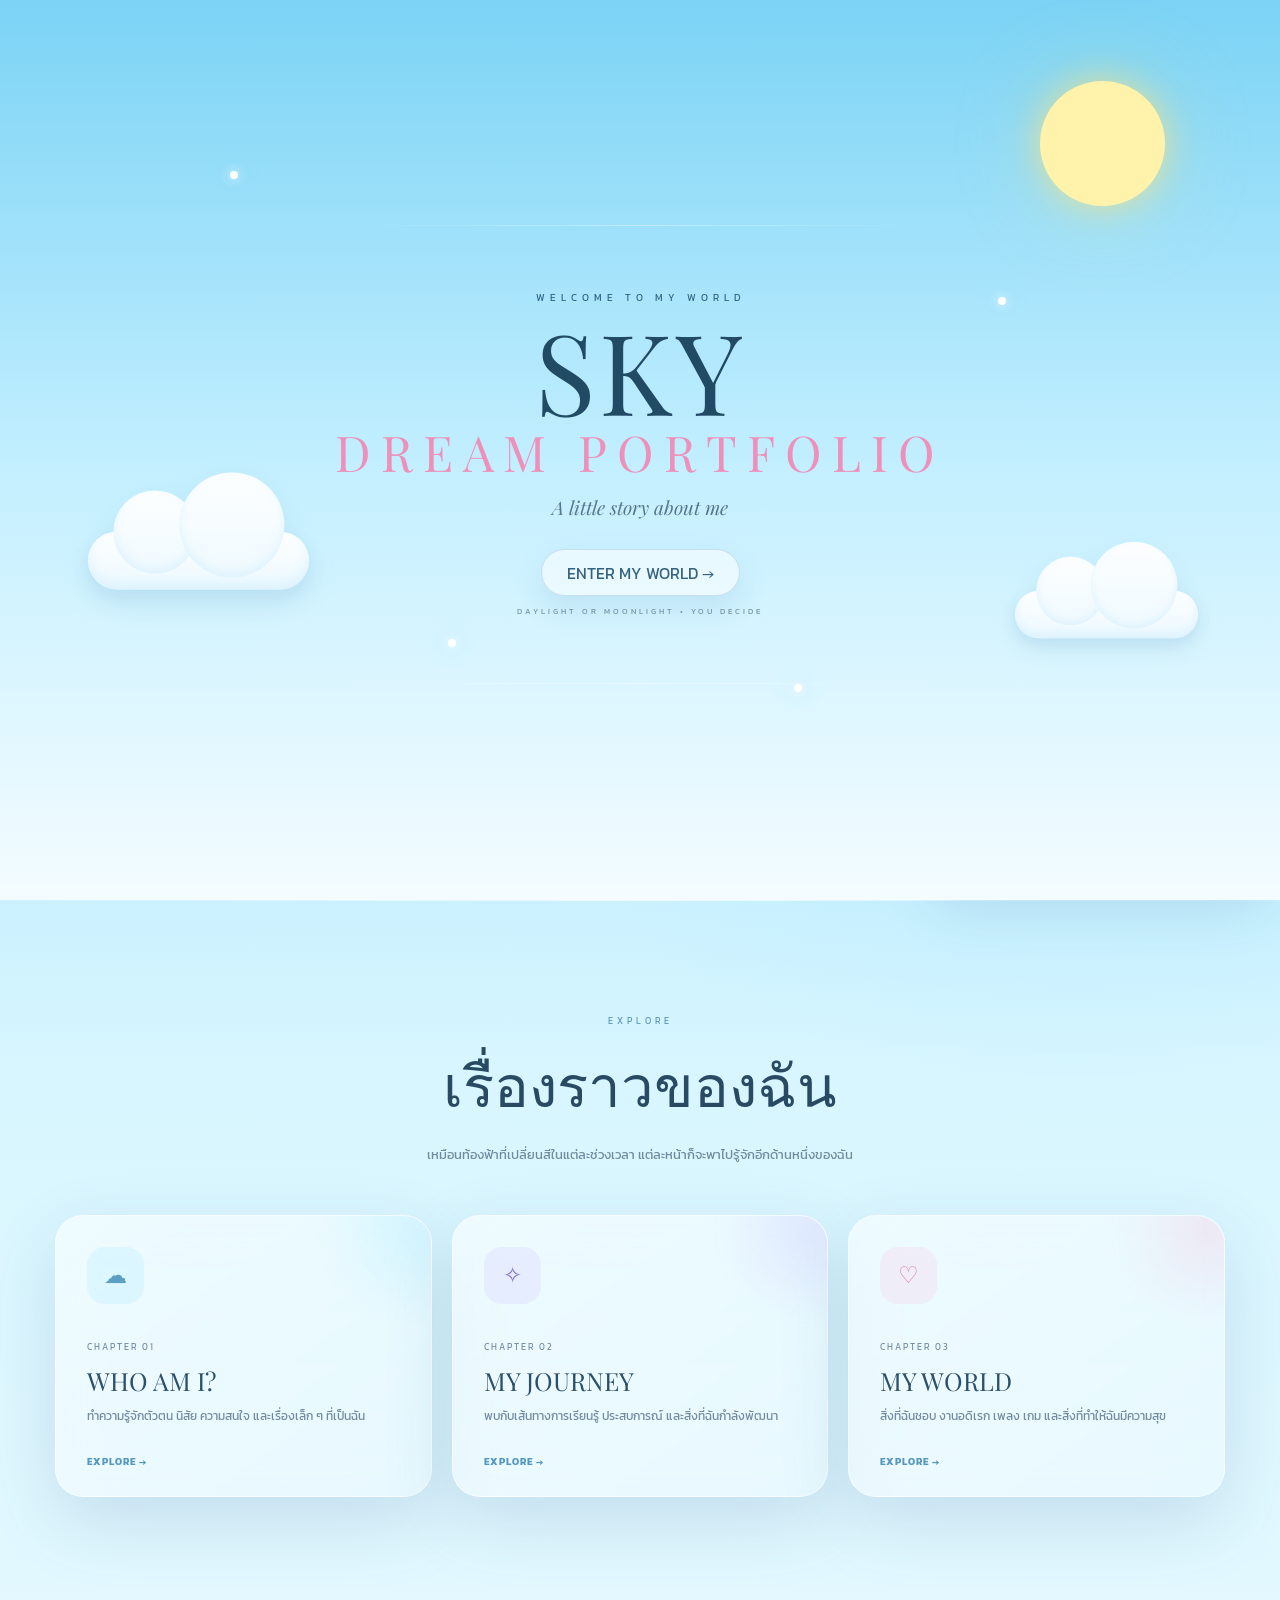
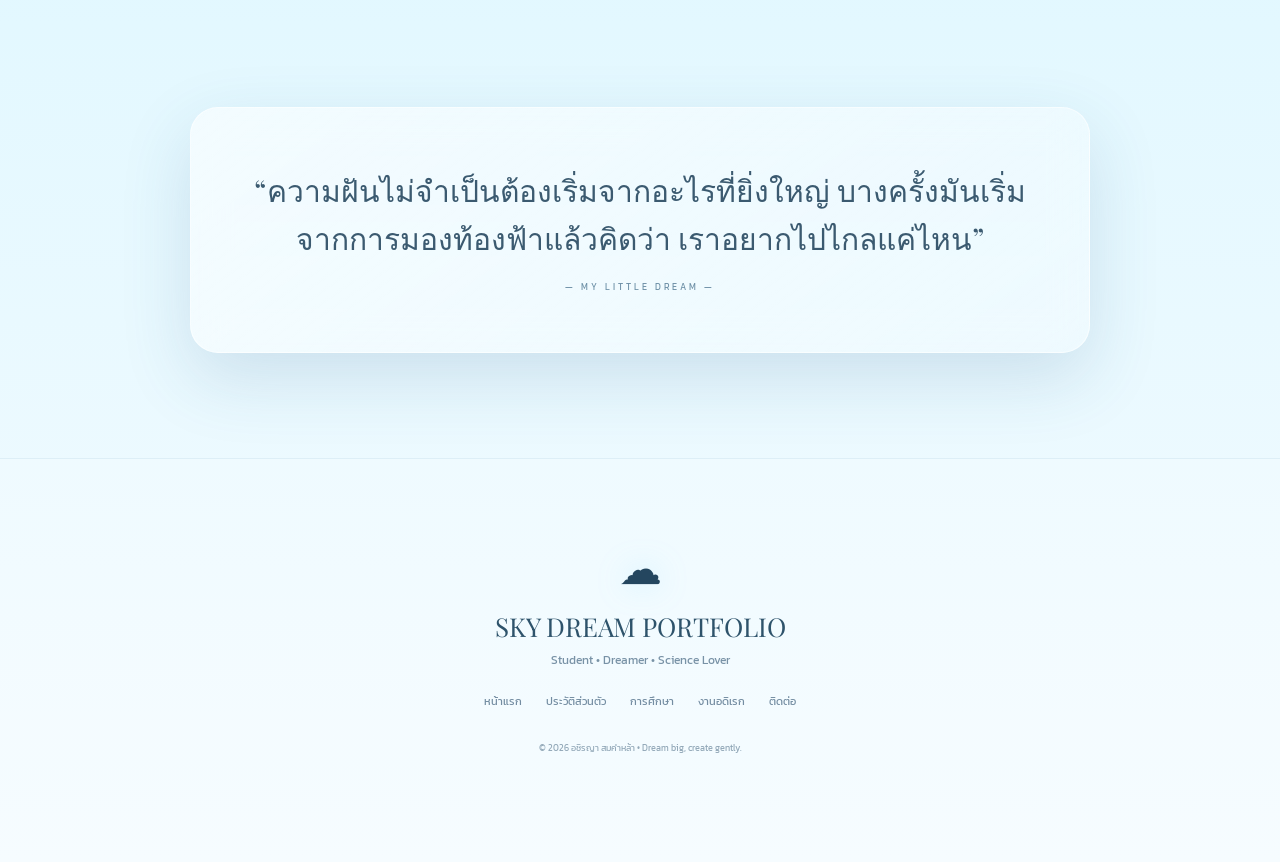
==== commit 0b944919: "Update index.html" ====
--- a/index.html
+++ b/index.html
@@ -3770,7 +3770,7 @@
     pointer-events:none;
 }
 
-/* ====================== SHOOTING STARS ====================== */
+/* ====================== REALISTIC SHOOTING STARS ====================== */
 .shooting-star-field{
     position:fixed;
     inset:0;
@@ -3779,55 +3779,93 @@
     overflow:hidden;
     opacity:0;
     transition:opacity .8s ease;
+    mix-blend-mode:screen;
 }
 .night-mode .shooting-star-field{opacity:1}
+
+/* A tiny bright head with a tapered, angled trail. The star itself travels
+   diagonally, so the tail stays behind the direction of motion. */
 .shooting-star{
     position:absolute;
-    width:3px;
-    height:3px;
+    left:var(--ss-left);
+    top:var(--ss-top);
+    width:6px;
+    height:6px;
     border-radius:50%;
-    background:#fff;
-    box-shadow:0 0 6px 2px rgba(255,255,255,.95),0 0 16px 4px rgba(140,196,255,.72);
+    background:radial-gradient(circle at 45% 45%,#fff 0 40%,rgba(255,255,255,.98) 48%,rgba(190,225,255,.72) 72%,transparent 100%);
+    box-shadow:0 0 5px 1px rgba(255,255,255,.98),0 0 13px 3px rgba(143,201,255,.66),0 0 28px 7px rgba(111,165,255,.22);
     opacity:0;
-    transform:translate3d(-90px,-90px,0) rotate(-38deg);
-    animation:shootingStar var(--ss-duration) linear infinite;
+    will-change:transform,opacity;
+    animation:realisticMeteor var(--ss-duration) linear infinite;
     animation-delay:var(--ss-delay);
 }
-.shooting-star::after{
-    content:"";
-    position:absolute;
+.shooting-star::before{
+    content:"";
+    position:absolute;
+    left:2px;
     top:50%;
-    right:2px;
     width:var(--ss-tail);
     height:2px;
-    transform:translateY(-50%);
-    transform-origin:right center;
     border-radius:999px;
-    background:linear-gradient(90deg,rgba(255,255,255,.92),rgba(166,218,255,.52),transparent);
-    filter:blur(.3px);
-}
-@keyframes shootingStar{
-    0%{
+    transform:translateY(-50%) rotate(var(--ss-angle));
+    transform-origin:left center;
+    background:linear-gradient(90deg,rgba(255,255,255,.98) 0%,rgba(219,239,255,.9) 18%,rgba(161,208,255,.54) 48%,rgba(116,171,255,.19) 74%,transparent 100%);
+    box-shadow:0 0 5px rgba(175,220,255,.48);
+    filter:blur(.25px);
+}
+.shooting-star::after{
+    content:"";
+    position:absolute;
+    left:50%;
+    top:50%;
+    width:18px;
+    height:18px;
+    transform:translate(-50%,-50%);
+    border-radius:50%;
+    background:radial-gradient(circle,rgba(255,255,255,.56) 0,rgba(178,218,255,.21) 42%,transparent 72%);
+    filter:blur(1px);
+}
+
+@keyframes realisticMeteor{
+    0%,68%{
         opacity:0;
-        transform:translate3d(-90px,-90px,0) rotate(-38deg) scale(.55);
+        transform:translate3d(0,0,0) scale(.48);
     }
-    10%{opacity:.15}
-    18%{opacity:1}
-    52%{opacity:.85}
-    78%{opacity:.35}
+    72%{
+        opacity:.28;
+        transform:translate3d(0,0,0) scale(.72);
+    }
+    77%{
+        opacity:1;
+        transform:translate3d(calc(var(--ss-x) * .18),calc(var(--ss-y) * .18),0) scale(1);
+    }
+    84%{
+        opacity:.98;
+        transform:translate3d(calc(var(--ss-x) * .64),calc(var(--ss-y) * .64),0) scale(1.03);
+    }
+    89%{
+        opacity:.72;
+        transform:translate3d(calc(var(--ss-x) * .88),calc(var(--ss-y) * .88),0) scale(1.02);
+    }
+    94%{
+        opacity:0;
+        transform:translate3d(var(--ss-x),var(--ss-y),0) scale(.92);
+    }
     100%{
         opacity:0;
-        transform:translate3d(420px,420px,0) rotate(-38deg) scale(1);
+        transform:translate3d(var(--ss-x),var(--ss-y),0) scale(.92);
     }
 }
-.night-mode .shooting-star:nth-child(3n)::after{
-    background:linear-gradient(90deg,rgba(255,244,190,.95),rgba(181,195,255,.40),transparent);
-}
+
+@media (max-width:700px){
+    .shooting-star{width:5px;height:5px}
+    .shooting-star::before{width:var(--ss-tail-mobile,90px)}
+}
+
 @media (prefers-reduced-motion:reduce){
     .shooting-star{animation:none;opacity:0}
 }
-
-</style></head><body class="page"><canvas id="spaceCanvas"></canvas><div id="mouseGlow"></div><div class="progress"><span></span></div><div class="moon-stars"></div><div class="shooting-star-field" aria-hidden="true"></div><div class="dynamic-cloud-layer"></div><section class="entrance"><div class="entrance-sun"></div><div class="entrance-cloud ec1"><div class="cloud-base"></div></div><div class="entrance-cloud ec2"><div class="cloud-base"></div></div><div class="decoration-line top"></div><div class="decoration-line bottom"></div><div class="floating-dot d1" style="--dx:50px;--dy:-20px"></div><div class="floating-dot d2" style="--dx:-40px;--dy:35px"></div><div class="floating-dot d3" style="--dx:35px;--dy:-22px"></div><div class="floating-dot d4" style="--dx:-28px;--dy:-30px"></div><div class="entrance-title"><small>WELCOME TO MY WORLD</small><h1>SKY<span>DREAM PORTFOLIO</span></h1><p>A little story about me</p><button class="entrance-button" id="enterButton">ENTER MY WORLD →</button><div class="entrance-hint">DAYLIGHT OR MOONLIGHT • YOU DECIDE</div></div></section><header class="site-header"><nav class="navbar"><a class="logo" href="index.html"><span class="logo-mark">☁</span><span class="logo-copy">SKY<strong>DREAM PORTFOLIO</strong></span></a><div class="nav-links"><a href="index.html" class="active">หน้าแรก</a><a href="profile.html" class="">ประวัติส่วนตัว</a><a href="education.html" class="">การศึกษา</a><a href="hobby.html" class="">งานอดิเรก</a><a href="contact.html" class="">ติดต่อ</a></div><div class="theme-area"><span class="theme-label" id="themeLabel">DAY DREAM</span><button class="theme-button" id="themeButton" aria-label="สลับกลางวันและกลางคืน"></button><button class="mobile-button" id="mobileButton">☰</button></div></nav></header><main><section class="hero"><div class="hero-inner"><div class="hero-copy"><span class="eyebrow">✦ STUDENT PORTFOLIO</span><span class="chapter">CHAPTER 00 • A NEW DAY</span><h1>สวัสดีครับ/ค่ะ<br>ฉันชื่อ <span>[กรอกชื่อ]</span></h1><p class="role">STUDENT • DREAMER • CREATOR</p><p class="description">ยินดีต้อนรับเข้าสู่พื้นที่เล็ก ๆ ของฉัน ที่รวมเรื่องราวเกี่ยวกับตัวตน การเรียน สิ่งที่ชอบ งานอดิเรก และความฝันเอาไว้ด้วยกัน ในโลกของท้องฟ้า เมฆ และแสงที่เปลี่ยนไปตามเวลา</p><div class="btn-row"><a class="btn btn-primary" href="profile.html">รู้จักฉันมากขึ้น →</a><a class="btn btn-secondary" href="hobby.html">ดูสิ่งที่ฉันชอบ</a></div><div class="mini-stats glass reveal"><div class="mini-stat"><strong>03</strong><span>GRADE</span></div><div class="mini-stat"><strong>05</strong><span>PAGES</span></div><div class="mini-stat"><strong>01</strong><span>STORY</span></div></div></div><div class="sky-scene reveal"><div class="sun"></div><div class="cloud cloud-a"><div class="cloud-base"></div></div><div class="cloud cloud-b"><div class="cloud-base"></div></div><div class="cloud cloud-c"><div class="cloud-base"></div></div><div class="sky-rainbow"></div><div class="cloud-shadow"></div><div class="sky-label"><div class="sky-label-icon">☁</div><div><strong>MY LITTLE SKY</strong><small>where dreams begin</small></div></div></div></div></section><section class="section"><div class="section-heading reveal"><small>EXPLORE</small><h2>เรื่องราวของฉัน</h2><p>เหมือนท้องฟ้าที่เปลี่ยนสีในแต่ละช่วงเวลา แต่ละหน้าก็จะพาไปรู้จักอีกด้านหนึ่งของฉัน</p></div><div class="chapter-grid"><a class="chapter-card glass tilt reveal sky" href="profile.html"><div class="chapter-icon">☁</div><small>CHAPTER 01</small><h3>WHO AM I?</h3><p>ทำความรู้จักตัวตน นิสัย ความสนใจ และเรื่องเล็ก ๆ ที่เป็นฉัน</p><strong>EXPLORE →</strong></a><a class="chapter-card glass tilt reveal purple" href="education.html"><div class="chapter-icon">✧</div><small>CHAPTER 02</small><h3>MY JOURNEY</h3><p>พบกับเส้นทางการเรียนรู้ ประสบการณ์ และสิ่งที่ฉันกำลังพัฒนา</p><strong>EXPLORE →</strong></a><a class="chapter-card glass tilt reveal pink" href="hobby.html"><div class="chapter-icon">♡</div><small>CHAPTER 03</small><h3>MY WORLD</h3><p>สิ่งที่ฉันชอบ งานอดิเรก เพลง เกม และสิ่งที่ทำให้ฉันมีความสุข</p><strong>EXPLORE →</strong></a></div></section><section class="section"><div class="quote glass reveal"><p>“ความฝันไม่จำเป็นต้องเริ่มจากอะไรที่ยิ่งใหญ่ บางครั้งมันเริ่มจากการมองท้องฟ้าแล้วคิดว่า เราอยากไปไกลแค่ไหน”</p><span>— MY LITTLE DREAM —</span></div></section></main><div class="music-dock"><div class="music-orb">♫</div><div class="music-details"><div class="music-label">DREAM SOUNDTRACK</div><div class="music-title">Sky Dream • YouTube Music</div><div class="music-status" id="musicStatus">● LOADING</div></div><button class="music-action" id="musicToggle" type="button">▶</button></div><div class="youtube-frame-wrap"><div id="youtubePlayer"></div></div><footer class="footer"><div class="footer-mark">☁</div><h3>SKY DREAM PORTFOLIO</h3><p>Student • Dreamer • Creator</p><div class="footer-links"><a href="index.html">หน้าแรก</a><a href="profile.html">ประวัติส่วนตัว</a><a href="education.html">การศึกษา</a><a href="hobby.html">งานอดิเรก</a><a href="contact.html">ติดต่อ</a></div><small>© 2026 [กรอกชื่อ] • Dream big, create gently.</small></footer><script>
+</style></head><body class="page"><canvas id="spaceCanvas"></canvas><div id="mouseGlow"></div><div class="progress"><span></span></div><div class="moon-stars"></div><div class="shooting-star-field" aria-hidden="true"></div><div class="dynamic-cloud-layer"></div><section class="entrance"><div class="entrance-sun"></div><div class="entrance-cloud ec1"><div class="cloud-base"></div></div><div class="entrance-cloud ec2"><div class="cloud-base"></div></div><div class="decoration-line top"></div><div class="decoration-line bottom"></div><div class="floating-dot d1" style="--dx:50px;--dy:-20px"></div><div class="floating-dot d2" style="--dx:-40px;--dy:35px"></div><div class="floating-dot d3" style="--dx:35px;--dy:-22px"></div><div class="floating-dot d4" style="--dx:-28px;--dy:-30px"></div><div class="entrance-title"><small>WELCOME TO MY WORLD</small><h1>SKY<span>DREAM PORTFOLIO</span></h1><p>A little story about me</p><button class="entrance-button" id="enterButton">ENTER MY WORLD →</button><div class="entrance-hint">DAYLIGHT OR MOONLIGHT • YOU DECIDE</div></div></section><header class="site-header"><nav class="navbar"><a class="logo" href="index.html"><span class="logo-mark">☁</span><span class="logo-copy">SKY<strong>DREAM PORTFOLIO</strong></span></a><div class="nav-links"><a href="index.html" class="active">หน้าแรก</a><a href="profile.html" class="">ประวัติส่วนตัว</a><a href="education.html" class="">การศึกษา</a><a href="hobby.html" class="">งานอดิเรก</a><a href="contact.html" class="">ติดต่อ</a></div><div class="theme-area"><span class="theme-label" id="themeLabel">DAY DREAM</span><button class="theme-button" id="themeButton" aria-label="สลับกลางวันและกลางคืน"></button><button class="mobile-button" id="mobileButton">☰</button></div></nav></header><main><section class="hero"><div class="hero-inner"><div class="hero-copy"><span class="eyebrow">✦ STUDENT PORTFOLIO</span><span class="chapter">CHAPTER 00 • A NEW DAY</span><h1>สวัสดีค่ะ<br>ฉันชื่อ <span>อชิรญา สมคำหล้า</span></h1><p class="role">M.3/2 • GSMP • DREAMER • CREATOR</p><p class="description">ยินดีต้อนรับเข้าสู่เว็บไซต์ Portfolio ของฉัน อชิรญา สมคำหล้า หรือ ปั้นหยา นักเรียนชั้น ม.3/2 ห้อง GSMP โรงเรียนจอมทอง ผู้ที่ชอบเรียนรู้สิ่งใหม่ ๆ และสนใจด้านวิทยาศาสตร์ พร้อมแบ่งปันตัวตน ความชอบ งานอดิเรก และความฝันผ่านโลกของท้องฟ้าและความฝัน</p><div class="btn-row"><a class="btn btn-primary" href="profile.html">รู้จักฉันมากขึ้น →</a><a class="btn btn-secondary" href="hobby.html">ดูสิ่งที่ฉันชอบ</a></div><div class="mini-stats glass reveal"><div class="mini-stat"><strong>03</strong><span>GRADE</span></div><div class="mini-stat"><strong>05</strong><span>PAGES</span></div><div class="mini-stat"><strong>01</strong><span>STORY</span></div></div></div><div class="sky-scene reveal"><div class="sun"></div><div class="cloud cloud-a"><div class="cloud-base"></div></div><div class="cloud cloud-b"><div class="cloud-base"></div></div><div class="cloud cloud-c"><div class="cloud-base"></div></div><div class="sky-rainbow"></div><div class="cloud-shadow"></div><div class="sky-label"><div class="sky-label-icon">☁</div><div><strong>MY LITTLE SKY</strong><small>where dreams begin</small></div></div></div></div></section><section class="section"><div class="section-heading reveal"><small>EXPLORE</small><h2>เรื่องราวของฉัน</h2><p>เหมือนท้องฟ้าที่เปลี่ยนสีในแต่ละช่วงเวลา แต่ละหน้าก็จะพาไปรู้จักอีกด้านหนึ่งของฉัน</p></div><div class="chapter-grid"><a class="chapter-card glass tilt reveal sky" href="profile.html"><div class="chapter-icon">☁</div><small>CHAPTER 01</small><h3>WHO AM I?</h3><p>ทำความรู้จักตัวตน นิสัย ความสนใจ และเรื่องเล็ก ๆ ที่เป็นฉัน</p><strong>EXPLORE →</strong></a><a class="chapter-card glass tilt reveal purple" href="education.html"><div class="chapter-icon">✧</div><small>CHAPTER 02</small><h3>MY JOURNEY</h3><p>พบกับเส้นทางการเรียนรู้ ประสบการณ์ และสิ่งที่ฉันกำลังพัฒนา</p><strong>EXPLORE →</strong></a><a class="chapter-card glass tilt reveal pink" href="hobby.html"><div class="chapter-icon">♡</div><small>CHAPTER 03</small><h3>MY WORLD</h3><p>สิ่งที่ฉันชอบ งานอดิเรก เพลง เกม และสิ่งที่ทำให้ฉันมีความสุข</p><strong>EXPLORE →</strong></a></div></section><section class="section"><div class="quote glass reveal"><p>“ความฝันไม่จำเป็นต้องเริ่มจากอะไรที่ยิ่งใหญ่ บางครั้งมันเริ่มจากการมองท้องฟ้าแล้วคิดว่า เราอยากไปไกลแค่ไหน”</p><span>— MY LITTLE DREAM —</span></div></section></main><div class="music-dock"><div class="music-orb">♫</div><div class="music-details"><div class="music-label">DREAM SOUNDTRACK</div><div class="music-title">Sky Dream • YouTube Music</div><div class="music-status" id="musicStatus">● LOADING</div></div><button class="music-action" id="musicToggle" type="button">▶</button></div><div class="youtube-frame-wrap"><div id="youtubePlayer"></div></div><footer class="footer"><div class="footer-mark">☁</div><h3>SKY DREAM PORTFOLIO</h3><p>Student • Dreamer • Science Lover</p><div class="footer-links"><a href="index.html">หน้าแรก</a><a href="profile.html">ประวัติส่วนตัว</a><a href="education.html">การศึกษา</a><a href="hobby.html">งานอดิเรก</a><a href="contact.html">ติดต่อ</a></div><small>© 2026 อชิรญา สมคำหล้า • Dream big, create gently.</small></footer><script>
 (() => {
     "use strict";
     const body=document.body;
@@ -3850,7 +3888,10 @@
         if(themeLabel) themeLabel.textContent=night?"NIGHT DREAM":"DAY DREAM";
     }
     applyTheme(body.classList.contains("night-mode"));
-    if(themeButton) themeButton.addEventListener("click",()=>applyTheme(!body.classList.contains("night-mode")));
+    if(themeButton && !themeButton.dataset.boundTheme){
+        themeButton.dataset.boundTheme="1";
+        themeButton.addEventListener("click",()=>applyTheme(!document.body.classList.contains("night-mode")));
+    }
 
     /* Mouse glow */
     let mx=innerWidth/2,my=innerHeight/2,gx=mx,gy=my;
@@ -3980,18 +4021,39 @@
     addEventListener("pointerdown",startGesture,{once:true});
     addEventListener("keydown",startGesture,{once:true});
     /* Shooting stars appear only in night mode. */
+    function randomizeShootingStar(star, firstRun=false){
+        const left=18+Math.random()*70;
+        const top=3+Math.random()*42;
+        const angle=-(33+Math.random()*14);
+        const travelX=-(300+Math.random()*380);
+        const travelY=170+Math.random()*270;
+        const tail=85+Math.random()*125;
+        const duration=8+Math.random()*5;
+        const delay=firstRun ? (-Math.random()*duration) : 0;
+
+        star.style.setProperty("--ss-left",left+"%");
+        star.style.setProperty("--ss-top",top+"%");
+        star.style.setProperty("--ss-angle",angle+"deg");
+        star.style.setProperty("--ss-x",travelX+"px");
+        star.style.setProperty("--ss-y",travelY+"px");
+        star.style.setProperty("--ss-tail",tail+"px");
+        star.style.setProperty("--ss-tail-mobile",Math.min(tail,105)+"px");
+        star.style.setProperty("--ss-duration",duration+"s");
+        star.style.setProperty("--ss-delay",delay+"s");
+    }
+
     function createShootingStars(){
         const field=document.querySelector(".shooting-star-field");
         if(!field || field.dataset.ready==="1") return;
         field.dataset.ready="1";
-        for(let i=0;i<9;i++){
+
+        for(let i=0;i<4;i++){
             const s=document.createElement("span");
             s.className="shooting-star";
-            s.style.left=(8+Math.random()*86)+"%";
-            s.style.top=(4+Math.random()*62)+"%";
-            s.style.setProperty("--ss-delay",(-Math.random()*12)+"s");
-            s.style.setProperty("--ss-duration",(2.8+Math.random()*3.6)+"s");
-            s.style.setProperty("--ss-tail",(70+Math.random()*120)+"px");
+            randomizeShootingStar(s,true);
+            s.addEventListener("animationiteration",()=>{
+                randomizeShootingStar(s,false);
+            });
             field.appendChild(s);
         }
     }
@@ -4183,8 +4245,8 @@
                 const themeButton = document.getElementById("themeButton");
                 const themeLabel = document.getElementById("themeLabel");
                 if(themeLabel) themeLabel.textContent = document.body.classList.contains("night-mode") ? "NIGHT DREAM" : "DAY DREAM";
-                if(themeButton && !themeButton.dataset.boundContinuity){
-                    themeButton.dataset.boundContinuity = "1";
+                if(themeButton && !themeButton.dataset.boundTheme){
+                    themeButton.dataset.boundTheme = "1";
                     themeButton.addEventListener("click",()=>applyTheme(!document.body.classList.contains("night-mode")));
                 }
 
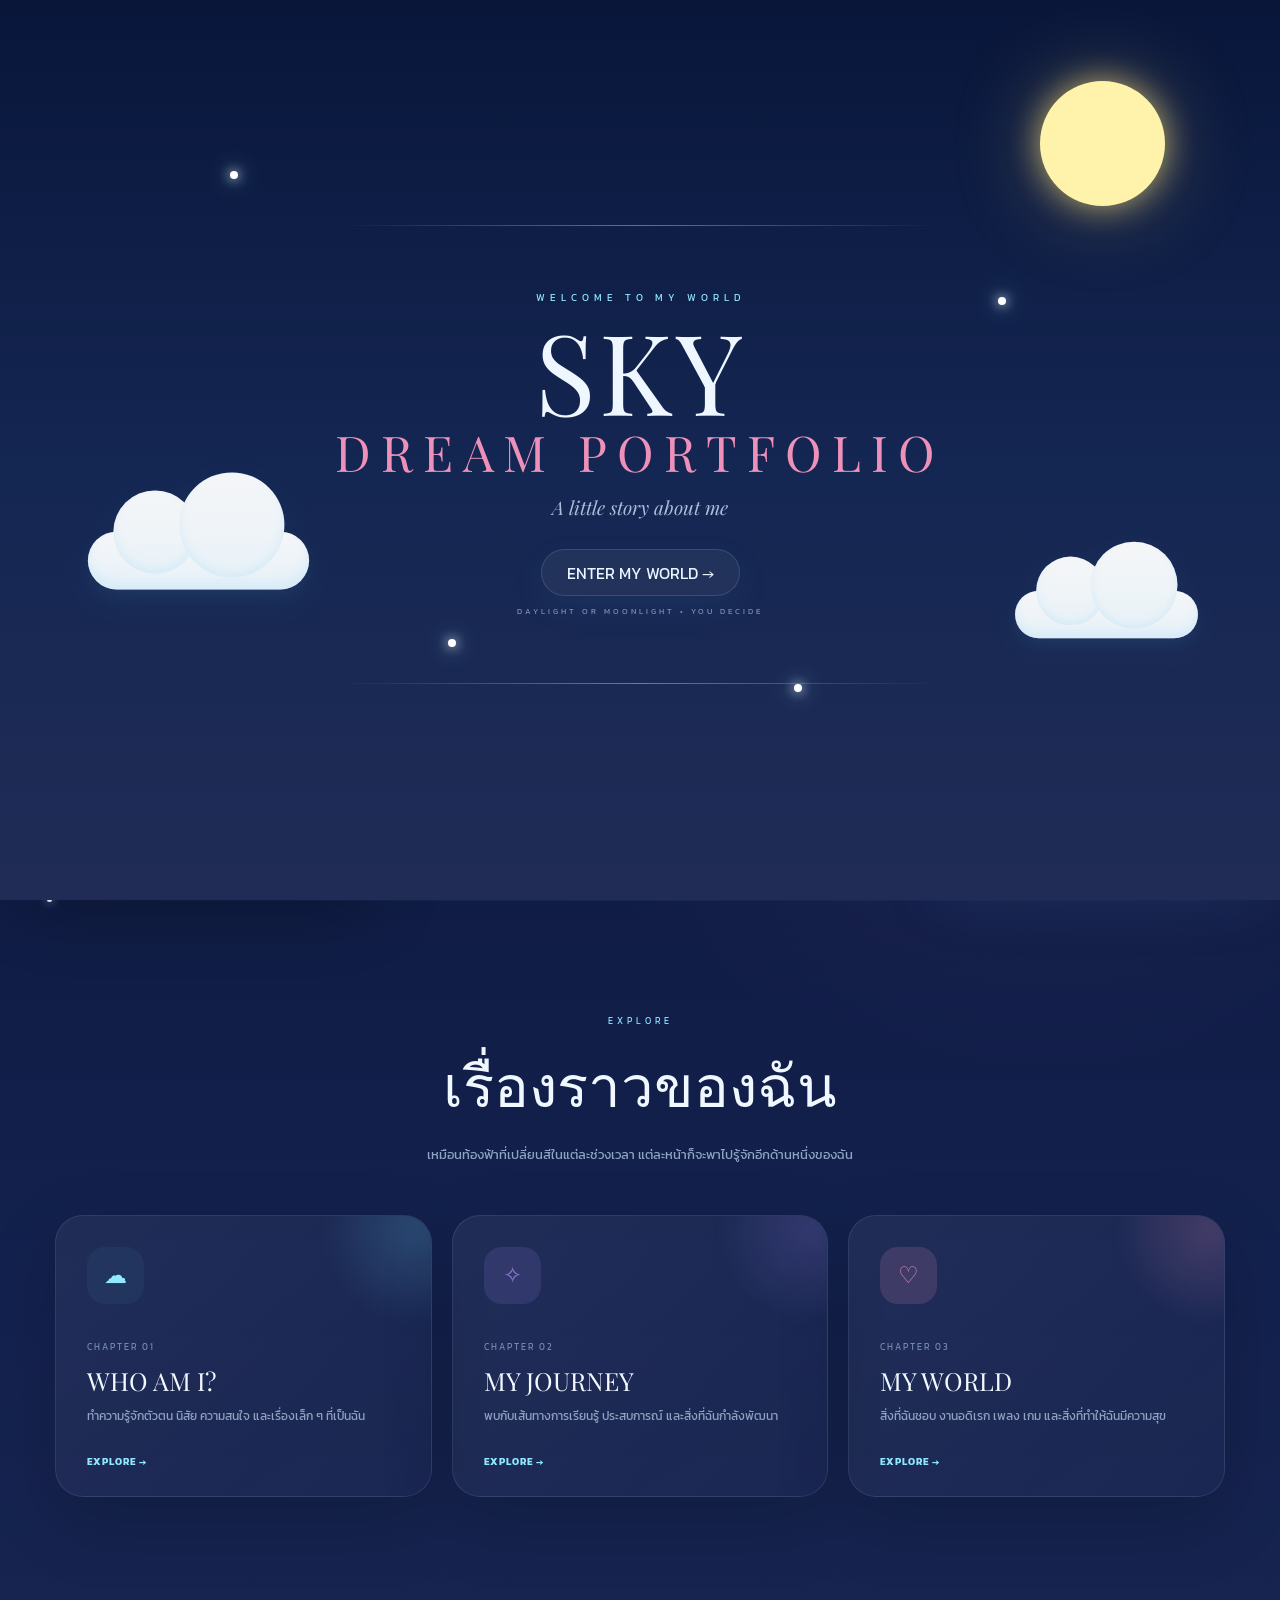
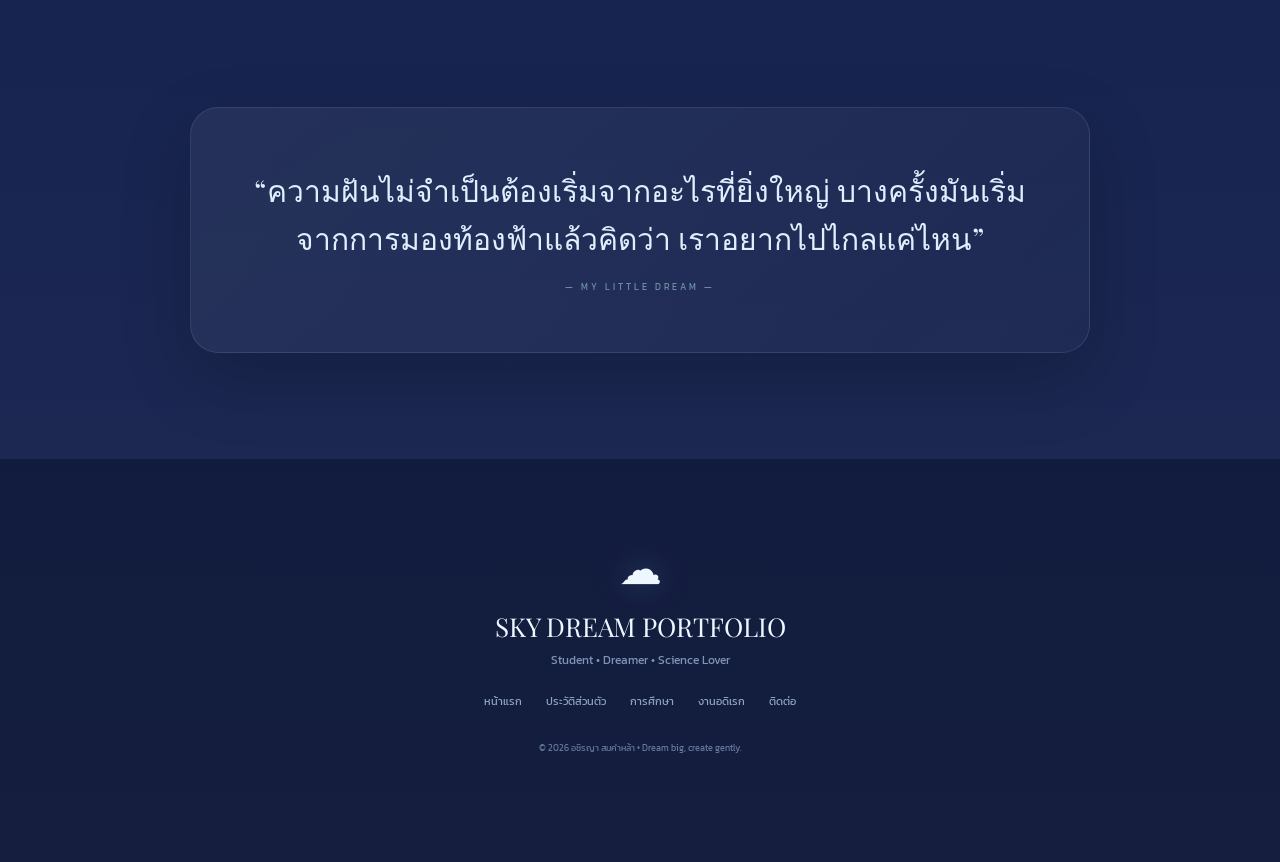
==== commit 4a415ee8: "Update index.html" ====
--- a/index.html
+++ b/index.html
@@ -3865,7 +3865,342 @@
 @media (prefers-reduced-motion:reduce){
     .shooting-star{animation:none;opacity:0}
 }
-</style></head><body class="page"><canvas id="spaceCanvas"></canvas><div id="mouseGlow"></div><div class="progress"><span></span></div><div class="moon-stars"></div><div class="shooting-star-field" aria-hidden="true"></div><div class="dynamic-cloud-layer"></div><section class="entrance"><div class="entrance-sun"></div><div class="entrance-cloud ec1"><div class="cloud-base"></div></div><div class="entrance-cloud ec2"><div class="cloud-base"></div></div><div class="decoration-line top"></div><div class="decoration-line bottom"></div><div class="floating-dot d1" style="--dx:50px;--dy:-20px"></div><div class="floating-dot d2" style="--dx:-40px;--dy:35px"></div><div class="floating-dot d3" style="--dx:35px;--dy:-22px"></div><div class="floating-dot d4" style="--dx:-28px;--dy:-30px"></div><div class="entrance-title"><small>WELCOME TO MY WORLD</small><h1>SKY<span>DREAM PORTFOLIO</span></h1><p>A little story about me</p><button class="entrance-button" id="enterButton">ENTER MY WORLD →</button><div class="entrance-hint">DAYLIGHT OR MOONLIGHT • YOU DECIDE</div></div></section><header class="site-header"><nav class="navbar"><a class="logo" href="index.html"><span class="logo-mark">☁</span><span class="logo-copy">SKY<strong>DREAM PORTFOLIO</strong></span></a><div class="nav-links"><a href="index.html" class="active">หน้าแรก</a><a href="profile.html" class="">ประวัติส่วนตัว</a><a href="education.html" class="">การศึกษา</a><a href="hobby.html" class="">งานอดิเรก</a><a href="contact.html" class="">ติดต่อ</a></div><div class="theme-area"><span class="theme-label" id="themeLabel">DAY DREAM</span><button class="theme-button" id="themeButton" aria-label="สลับกลางวันและกลางคืน"></button><button class="mobile-button" id="mobileButton">☰</button></div></nav></header><main><section class="hero"><div class="hero-inner"><div class="hero-copy"><span class="eyebrow">✦ STUDENT PORTFOLIO</span><span class="chapter">CHAPTER 00 • A NEW DAY</span><h1>สวัสดีค่ะ<br>ฉันชื่อ <span>อชิรญา สมคำหล้า</span></h1><p class="role">M.3/2 • GSMP • DREAMER • CREATOR</p><p class="description">ยินดีต้อนรับเข้าสู่เว็บไซต์ Portfolio ของฉัน อชิรญา สมคำหล้า หรือ ปั้นหยา นักเรียนชั้น ม.3/2 ห้อง GSMP โรงเรียนจอมทอง ผู้ที่ชอบเรียนรู้สิ่งใหม่ ๆ และสนใจด้านวิทยาศาสตร์ พร้อมแบ่งปันตัวตน ความชอบ งานอดิเรก และความฝันผ่านโลกของท้องฟ้าและความฝัน</p><div class="btn-row"><a class="btn btn-primary" href="profile.html">รู้จักฉันมากขึ้น →</a><a class="btn btn-secondary" href="hobby.html">ดูสิ่งที่ฉันชอบ</a></div><div class="mini-stats glass reveal"><div class="mini-stat"><strong>03</strong><span>GRADE</span></div><div class="mini-stat"><strong>05</strong><span>PAGES</span></div><div class="mini-stat"><strong>01</strong><span>STORY</span></div></div></div><div class="sky-scene reveal"><div class="sun"></div><div class="cloud cloud-a"><div class="cloud-base"></div></div><div class="cloud cloud-b"><div class="cloud-base"></div></div><div class="cloud cloud-c"><div class="cloud-base"></div></div><div class="sky-rainbow"></div><div class="cloud-shadow"></div><div class="sky-label"><div class="sky-label-icon">☁</div><div><strong>MY LITTLE SKY</strong><small>where dreams begin</small></div></div></div></div></section><section class="section"><div class="section-heading reveal"><small>EXPLORE</small><h2>เรื่องราวของฉัน</h2><p>เหมือนท้องฟ้าที่เปลี่ยนสีในแต่ละช่วงเวลา แต่ละหน้าก็จะพาไปรู้จักอีกด้านหนึ่งของฉัน</p></div><div class="chapter-grid"><a class="chapter-card glass tilt reveal sky" href="profile.html"><div class="chapter-icon">☁</div><small>CHAPTER 01</small><h3>WHO AM I?</h3><p>ทำความรู้จักตัวตน นิสัย ความสนใจ และเรื่องเล็ก ๆ ที่เป็นฉัน</p><strong>EXPLORE →</strong></a><a class="chapter-card glass tilt reveal purple" href="education.html"><div class="chapter-icon">✧</div><small>CHAPTER 02</small><h3>MY JOURNEY</h3><p>พบกับเส้นทางการเรียนรู้ ประสบการณ์ และสิ่งที่ฉันกำลังพัฒนา</p><strong>EXPLORE →</strong></a><a class="chapter-card glass tilt reveal pink" href="hobby.html"><div class="chapter-icon">♡</div><small>CHAPTER 03</small><h3>MY WORLD</h3><p>สิ่งที่ฉันชอบ งานอดิเรก เพลง เกม และสิ่งที่ทำให้ฉันมีความสุข</p><strong>EXPLORE →</strong></a></div></section><section class="section"><div class="quote glass reveal"><p>“ความฝันไม่จำเป็นต้องเริ่มจากอะไรที่ยิ่งใหญ่ บางครั้งมันเริ่มจากการมองท้องฟ้าแล้วคิดว่า เราอยากไปไกลแค่ไหน”</p><span>— MY LITTLE DREAM —</span></div></section></main><div class="music-dock"><div class="music-orb">♫</div><div class="music-details"><div class="music-label">DREAM SOUNDTRACK</div><div class="music-title">Sky Dream • YouTube Music</div><div class="music-status" id="musicStatus">● LOADING</div></div><button class="music-action" id="musicToggle" type="button">▶</button></div><div class="youtube-frame-wrap"><div id="youtubePlayer"></div></div><footer class="footer"><div class="footer-mark">☁</div><h3>SKY DREAM PORTFOLIO</h3><p>Student • Dreamer • Science Lover</p><div class="footer-links"><a href="index.html">หน้าแรก</a><a href="profile.html">ประวัติส่วนตัว</a><a href="education.html">การศึกษา</a><a href="hobby.html">งานอดิเรก</a><a href="contact.html">ติดต่อ</a></div><small>© 2026 อชิรญา สมคำหล้า • Dream big, create gently.</small></footer><script>
+
+/* =============================================================
+   SKY DREAM • CHIBI COMPANION & LIVE SKY EFFECTS
+   Added as an enhancement layer; existing portfolio content stays intact.
+============================================================= */
+:root{
+  --sd-pink:#ff9bc9;--sd-purple:#9b8cff;--sd-blue:#7ddcff;--sd-white:#fff;
+  --sd-glass:rgba(255,255,255,.48);--sd-shadow:0 24px 70px rgba(62,115,166,.20);
+}
+body{isolation:isolate}
+body:before{
+  content:"";position:fixed;inset:0;pointer-events:none;z-index:0;opacity:0;
+  transition:opacity 1.2s ease,background 1.2s ease;mix-blend-mode:soft-light;
+}
+body[data-sd-auto="1"]:before{opacity:1}
+body[data-sd-auto="1"][data-sd-time="dawn"]{background:linear-gradient(180deg,#b8d8ff 0%,#ffd0df 48%,#fff1ed 100%)!important}
+body[data-sd-auto="1"][data-sd-time="day"]{background:radial-gradient(circle at 20% 8%,rgba(255,255,255,.72),transparent 28%),linear-gradient(180deg,#83d9fb 0%,#d8f6ff 50%,#fffafe 100%)!important}
+body[data-sd-auto="1"][data-sd-time="sunset"]{background:radial-gradient(circle at 78% 24%,rgba(255,214,167,.70),transparent 28%),linear-gradient(180deg,#86cfff 0%,#f7b6d0 55%,#ecd9ff 100%)!important}
+body[data-sd-auto="1"][data-sd-time="night"],
+body[data-sd-auto="1"][data-sd-time="midnight"]{background:radial-gradient(circle at 16% 10%,rgba(114,147,255,.10),transparent 26%),radial-gradient(circle at 82% 18%,rgba(217,155,255,.11),transparent 28%),linear-gradient(180deg,#08112f 0%,#13214e 52%,#202b54 100%)!important;color:#eef7ff}
+
+.sky-dream-effects{position:fixed;inset:0;z-index:3;pointer-events:none;overflow:hidden;contain:layout paint}
+.sd-rain,.sd-feathers,.sd-sparkles{position:absolute;inset:0;pointer-events:none;overflow:hidden}
+.sd-rain{opacity:.60;transition:opacity .5s ease}
+.sd-rain.is-off{opacity:0}
+.sd-drop{position:absolute;top:-12vh;width:1.5px;border-radius:99px;background:linear-gradient(180deg,rgba(255,255,255,0),rgba(205,239,255,.90),rgba(130,200,255,.18));filter:drop-shadow(0 0 4px rgba(161,220,255,.28));transform:rotate(11deg);animation:sdRainFall linear infinite;will-change:transform}
+@keyframes sdRainFall{to{transform:translate3d(-110px,122vh,0) rotate(11deg)}}
+.sd-feathers{opacity:.66;transition:opacity .5s ease}
+.sd-feathers.is-off{opacity:0}
+.sd-feather{position:absolute;top:-12vh;color:rgba(255,255,255,.90);font-size:16px;filter:drop-shadow(0 4px 8px rgba(124,153,212,.18));animation:sdFeatherFall linear infinite;will-change:transform}
+@keyframes sdFeatherFall{
+  0%{transform:translate3d(0,-8vh,0) rotate(0deg)}
+  35%{transform:translate3d(var(--fx),35vh,0) rotate(var(--fr))}
+  70%{transform:translate3d(calc(var(--fx) * -.35),74vh,0) rotate(calc(var(--fr) * -1))}
+  100%{transform:translate3d(calc(var(--fx) * .9),115vh,0) rotate(var(--fr))}
+}
+.sd-sparkles{opacity:.72}
+.sd-spark{position:absolute;color:#fff6d7;text-shadow:0 0 11px rgba(255,235,174,.85);animation:sdSpark var(--sd-dur,3.8s) ease-in-out infinite;animation-delay:var(--sd-delay,0s);font-size:12px}
+@keyframes sdSpark{0%,100%{opacity:.18;transform:scale(.65) translateY(0)}50%{opacity:1;transform:scale(1.12) translateY(-7px)}}
+body[data-sd-time="sunset"] .sd-feather{color:rgba(255,246,250,.96)}
+body.night-mode .sd-feather,body[data-sd-time="night"] .sd-feather,body[data-sd-time="midnight"] .sd-feather{color:rgba(224,236,255,.82)}
+
+.chibi-companion{position:fixed;left:18px;bottom:18px;width:min(355px,calc(100vw - 36px));z-index:1950;padding:12px;border:1px solid rgba(255,255,255,.66);border-radius:30px;background:linear-gradient(145deg,rgba(255,255,255,.72),rgba(248,250,255,.34));backdrop-filter:blur(22px) saturate(130%);-webkit-backdrop-filter:blur(22px) saturate(130%);box-shadow:var(--sd-shadow),0 0 0 1px rgba(255,255,255,.16) inset;transition:transform .35s cubic-bezier(.2,.78,.25,1),opacity .35s ease}
+.night-mode .chibi-companion{background:linear-gradient(145deg,rgba(24,39,83,.86),rgba(31,25,67,.64));border-color:rgba(189,214,255,.16);box-shadow:0 24px 70px rgba(0,0,0,.28),0 0 45px rgba(127,155,255,.08) inset}
+.chibi-companion.is-minimized{transform:translateY(calc(100% - 54px));opacity:.98}
+.chibi-headbar{display:flex;align-items:center;justify-content:space-between;gap:10px;padding:2px 4px 5px}
+.chibi-status{display:flex;align-items:center;gap:8px;min-width:0}
+.chibi-live-dot{width:8px;height:8px;flex:none;border-radius:50%;background:#86e9c2;box-shadow:0 0 0 5px rgba(134,233,194,.10),0 0 14px rgba(134,233,194,.5);animation:sdPulse 1.9s ease-in-out infinite}
+@keyframes sdPulse{50%{transform:scale(1.22);opacity:.68}}
+.chibi-status strong{font-size:10px;letter-spacing:1.5px;color:#456d88;white-space:nowrap}.chibi-status small{font-size:9px;color:#7d96aa;white-space:nowrap}.night-mode .chibi-status strong{color:#dbecff}.night-mode .chibi-status small{color:#92a9c6}
+.chibi-head-actions{display:flex;align-items:center;gap:6px}.chibi-mini-btn,.chibi-close{width:30px;height:30px;border:1px solid rgba(90,145,184,.18);border-radius:11px;background:rgba(255,255,255,.34);cursor:pointer;color:#5e7e97;transition:.25s}.night-mode .chibi-mini-btn,.night-mode .chibi-close{background:rgba(255,255,255,.05);color:#c6e3ff;border-color:rgba(157,199,244,.16)}.chibi-mini-btn:hover,.chibi-close:hover{transform:translateY(-2px) scale(1.03);box-shadow:0 10px 20px rgba(88,163,218,.15)}
+.chibi-stage{position:relative;margin:3px 0 6px;border-radius:23px;padding:6px;min-height:180px;display:grid;place-items:center;overflow:hidden;background:radial-gradient(circle at 50% 18%,rgba(255,255,255,.90),rgba(216,241,255,.40) 42%,rgba(191,177,255,.18) 72%,transparent 100%);border:1px solid rgba(255,255,255,.46)}
+.night-mode .chibi-stage{background:radial-gradient(circle at 50% 18%,rgba(115,135,214,.15),rgba(61,86,162,.14) 52%,transparent 80%)}
+.chibi-stage:before{content:"";position:absolute;inset:auto 12% 3px;height:34px;border-radius:50%;background:radial-gradient(ellipse,rgba(91,160,217,.20),transparent 68%);filter:blur(5px)}
+.chibi-art-wrap{position:relative;width:178px;height:178px;cursor:pointer;animation:sdChibiFloat 4.6s ease-in-out infinite;transition:transform .25s}
+@keyframes sdChibiFloat{0%,100%{transform:translateY(0) rotate(-1deg)}50%{transform:translateY(-9px) rotate(1.5deg)}}
+.chibi-art-wrap:hover{transform:translateY(-12px) scale(1.035)}
+.chibi-art-wrap img{width:100%;height:100%;object-fit:cover;border-radius:50%;filter:drop-shadow(0 14px 22px rgba(113,152,208,.22));user-select:none;-webkit-user-drag:none}
+.chibi-art-wrap:after{content:"";position:absolute;inset:6px;border-radius:50%;border:1px solid rgba(255,255,255,.54);box-shadow:0 0 28px rgba(255,177,218,.15) inset,0 0 36px rgba(118,202,255,.15)}
+.chibi-bubble{position:absolute;top:8px;left:-8px;max-width:205px;padding:8px 10px;border-radius:16px 16px 16px 5px;background:rgba(255,255,255,.90);border:1px solid rgba(255,255,255,.85);color:#5f7286;font-size:10px;line-height:1.45;box-shadow:0 12px 28px rgba(86,137,177,.14);opacity:.96;transform:translateY(0);transition:.25s}
+.night-mode .chibi-bubble{background:rgba(19,31,69,.92);border-color:rgba(176,208,255,.15);color:#d9eaff}.chibi-bubble.sd-bubble-pop{animation:sdBubblePop .42s cubic-bezier(.2,.78,.25,1)}
+@keyframes sdBubblePop{50%{transform:translateY(-6px) scale(1.03)}}
+.chibi-spark{position:absolute;font-size:16px;color:#ffe6a9;text-shadow:0 0 12px #fff2bb;animation:sdSpark 2.7s ease-in-out infinite}.chibi-s1{right:2px;top:20px}.chibi-s2{left:10px;bottom:10px;animation-delay:-1.1s}.chibi-s3{right:30px;bottom:7px;animation-delay:-1.9s}
+.chibi-meta{display:flex;align-items:flex-end;justify-content:space-between;gap:12px;padding:1px 4px 6px}.chibi-name{font:22px 'Playfair Display',serif;color:#395e78}.night-mode .chibi-name{color:#eff7ff}.chibi-title{margin-top:2px;font-size:8px;letter-spacing:2px;color:#7895a9}.night-mode .chibi-title{color:#8ba4c2}
+.chibi-affection{min-width:124px}.chibi-affection-row{display:flex;justify-content:space-between;gap:8px;color:#7c92a7;font-size:8px;letter-spacing:1px}.night-mode .chibi-affection-row{color:#9bb3cf}.chibi-bar{margin-top:5px;height:6px;border-radius:99px;background:rgba(106,159,196,.12);overflow:hidden}.chibi-bar i{display:block;height:100%;width:0;border-radius:99px;background:linear-gradient(90deg,#79ddff,#a791ff,#ff9cc9);box-shadow:0 0 12px rgba(137,218,255,.28);transition:width .55s cubic-bezier(.2,.78,.25,1)}
+.chibi-actions{display:grid;grid-template-columns:repeat(4,1fr);gap:7px;padding:5px 0 7px}.chibi-action{min-height:42px;border-radius:15px;border:1px solid rgba(88,143,182,.16);background:rgba(255,255,255,.34);color:#55758d;cursor:pointer;font-size:10px;transition:.25s cubic-bezier(.2,.78,.25,1);box-shadow:0 4px 12px rgba(76,132,173,.05)}.night-mode .chibi-action{background:rgba(255,255,255,.045);color:#c7e3ff;border-color:rgba(150,198,246,.13)}.chibi-action:hover{transform:translateY(-3px);box-shadow:0 10px 22px rgba(106,169,212,.14);border-color:rgba(255,158,206,.26)}.chibi-action:active{transform:translateY(0) scale(.97)}.chibi-action .emoji{display:block;font-size:17px;line-height:1.1;margin-bottom:2px}.chibi-tools{display:flex;align-items:center;gap:7px;padding-top:2px;border-top:1px solid rgba(102,153,185,.10)}.chibi-tool{flex:1;min-height:31px;border:0;background:transparent;color:#7390a6;font-size:8px;letter-spacing:.8px;cursor:pointer;border-radius:10px;transition:.2s}.night-mode .chibi-tool{color:#8ca7c4}.chibi-tool.active,.chibi-tool:hover{background:rgba(131,200,240,.12);color:#4e82a0}.chibi-tool.active:before{content:"● ";color:#85dbbc}.chibi-footnote{text-align:center;padding:4px 3px 0;font-size:8px;letter-spacing:.8px;color:#96a9ba}.night-mode .chibi-footnote{color:#7f96b7}
+
+/* =============================================================
+   CHIBI V2.2 • FREE-ROAMING MOOD COMPANION
+============================================================= */
+.chibi-stage{display:grid;place-items:center}
+.chibi-stage .chibi-art-wrap{display:none!important}
+.sd-stage-orbit-hint{
+  position:relative;z-index:1;display:flex;align-items:center;justify-content:center;gap:9px;
+  min-height:132px;padding:20px;text-align:center;color:#718ba0;font-size:10px;line-height:1.8;
+  letter-spacing:.7px;opacity:.92
+}
+.sd-stage-orbit-hint span{color:#f6cce5;text-shadow:0 0 13px rgba(255,208,231,.75);animation:sdSpark 2.4s ease-in-out infinite}
+.night-mode .sd-stage-orbit-hint{color:#9db3cf}
+
+.sd-roam-layer{
+  position:fixed;inset:0;z-index:2050;pointer-events:none;overflow:hidden;
+}
+.sd-roaming-chibi{
+  position:fixed;left:0;top:0;width:clamp(112px,13vw,178px);height:clamp(112px,13vw,178px);
+  pointer-events:auto;cursor:pointer;user-select:none;-webkit-user-drag:none;
+  transform:scaleX(var(--sd-face,1));
+  transform-origin:50% 70%;
+  filter:drop-shadow(0 17px 26px rgba(83,129,194,.24));
+  will-change:left,top,transform;
+  transition:filter .25s ease;
+}
+.sd-roaming-chibi img{
+  width:100%;height:100%;object-fit:contain;display:block;pointer-events:none;
+  border-radius:48%;
+  animation:sdRoamFloat 3.8s ease-in-out infinite;
+}
+@keyframes sdRoamFloat{0%,100%{transform:translateY(0) rotate(-1.5deg)}50%{transform:translateY(-8px) rotate(1.5deg)}}
+.sd-roaming-chibi.is-walking img{animation:sdRoamWalk .5s ease-in-out infinite alternate}
+@keyframes sdRoamWalk{0%{transform:translateY(2px) rotate(-2deg)}100%{transform:translateY(-7px) rotate(2deg)}}
+.sd-roaming-chibi.is-running img{animation:sdRoamRun .26s ease-in-out infinite alternate}
+@keyframes sdRoamRun{0%{transform:translateY(4px) scale(.98) rotate(-3deg)}100%{transform:translateY(-9px) scale(1.03) rotate(3deg)}}
+.sd-roaming-chibi.is-excited img{animation:sdRoamExcited .42s cubic-bezier(.2,.78,.25,1) infinite alternate}
+@keyframes sdRoamExcited{0%{transform:translateY(3px) rotate(-3deg) scale(1)}100%{transform:translateY(-17px) rotate(4deg) scale(1.06)}}
+.sd-roaming-chibi.is-sleeping img{animation:sdRoamSleep 2.9s ease-in-out infinite;filter:saturate(.76) brightness(.96)}
+@keyframes sdRoamSleep{0%,100%{transform:translateY(3px) rotate(0) scale(.98)}50%{transform:translateY(7px) rotate(1deg) scale(.985)}}
+.sd-roaming-chibi.is-annoyed img{animation:sdRoamAngry .22s linear infinite alternate}
+@keyframes sdRoamAngry{0%{transform:translateX(-2px) rotate(-2deg) scale(1)}100%{transform:translateX(3px) rotate(2deg) scale(1.02)}}
+.sd-roaming-chibi.is-tired img{filter:saturate(.66) brightness(.96)}
+
+.sd-roam-mood{
+  position:absolute;z-index:4;pointer-events:none;opacity:0;transform:translateY(4px) scale(.85);
+  transition:opacity .2s ease,transform .25s ease;
+  font-size:20px;line-height:1;text-shadow:0 0 14px rgba(255,255,255,.65)
+}
+.sd-roaming-chibi.mood-excited .sd-roam-mood.eye-spark{opacity:1;transform:translateY(-4px) scale(1.05)}
+.sd-roaming-chibi.mood-excited .eye-spark{left:26%;top:26%}
+.sd-roaming-chibi.mood-excited .eye-spark-2{left:62%;top:30%}
+.sd-roaming-chibi .sleep-z{left:72%;top:2%;font-size:18px}
+.sd-roaming-chibi.mood-sleeping .sleep-z{opacity:1;transform:translate(0,-5px) scale(1)}
+.sd-roaming-chibi .mood-mark{left:77%;top:11%;font-size:21px}
+.sd-roaming-chibi.mood-annoyed .mood-mark{opacity:1;transform:translate(0,-5px) scale(1)}
+.sd-roaming-chibi .sad-drop{left:76%;top:30%;font-size:18px}
+.sd-roaming-chibi.mood-tired .sad-drop{opacity:1;transform:translate(0,-4px) scale(1)}
+.sd-roam-bubble{
+  position:fixed;z-index:2051;max-width:min(260px,58vw);padding:9px 12px;border-radius:17px 17px 17px 6px;
+  background:rgba(255,255,255,.93);border:1px solid rgba(255,255,255,.88);box-shadow:0 15px 34px rgba(67,125,177,.18);
+  color:#5d7388;font-size:10px;line-height:1.55;pointer-events:none;opacity:0;transform:translateY(5px) scale(.96);
+  transition:opacity .2s ease,transform .25s ease;backdrop-filter:blur(13px)
+}
+.sd-roam-bubble.show{opacity:1;transform:none}
+.night-mode .sd-roam-bubble{background:rgba(19,31,69,.94);border-color:rgba(181,211,255,.16);color:#dcecff}
+.sd-feed-cookie{
+  position:fixed;z-index:2052;font-size:26px;pointer-events:none;filter:drop-shadow(0 6px 10px rgba(85,126,177,.25));
+  animation:sdCookieWait 1.8s cubic-bezier(.2,.72,.25,1) forwards
+}
+@keyframes sdCookieWait{0%{opacity:0;transform:translateY(14px) scale(.6) rotate(-12deg)}18%{opacity:1}60%{opacity:1;transform:translateY(-3px) scale(1.03) rotate(6deg)}100%{opacity:0;transform:translateY(10px) scale(.82) rotate(0)}}
+.sd-roaming-chibi.sd-happy-jump{animation:sdWholeJump .8s cubic-bezier(.2,.78,.25,1)}
+@keyframes sdWholeJump{0%{transform:scaleX(var(--sd-face,1)) translateY(0)}35%{transform:scaleX(var(--sd-face,1)) translateY(-16px) scale(1.06)}65%{transform:scaleX(var(--sd-face,1)) translateY(-8px) scale(1.03)}100%{transform:scaleX(var(--sd-face,1)) translateY(0) scale(1)}}
+.sd-draw-wrap.sd-drawing-now{box-shadow:0 0 0 2px rgba(255,192,221,.30),0 0 50px rgba(139,206,255,.16) inset}
+@media(max-width:780px){
+  .sd-roaming-chibi{width:118px;height:118px}
+  .sd-roam-bubble{font-size:9px;max-width:210px}
+}
+@media(prefers-reduced-motion:reduce){
+  .sd-roaming-chibi img,.sd-roaming-chibi.is-walking img,.sd-roaming-chibi.is-running img,.sd-roaming-chibi.is-excited img,.sd-roaming-chibi.is-sleeping img,.sd-roaming-chibi.is-annoyed img{animation:none!important}
+}
+
+.sd-hearts{position:fixed;inset:0;z-index:1960;pointer-events:none}.sd-heart{position:fixed;font-size:17px;color:#ff9fc7;text-shadow:0 0 15px rgba(255,152,199,.45);animation:sdHeartUp 1.15s cubic-bezier(.2,.72,.25,1) forwards}.sd-heart:nth-child(even){color:#9f97ff}.sd-heart:nth-child(3n){color:#81ddff}@keyframes sdHeartUp{0%{opacity:0;transform:translate3d(0,15px,0) scale(.7)}12%{opacity:1}100%{opacity:0;transform:translate3d(var(--hx),-85px,0) scale(1.15) rotate(var(--hr))}}
+.sd-snack{position:fixed;z-index:1960;font-size:20px;pointer-events:none;animation:sdSnackFly 1s cubic-bezier(.2,.72,.25,1) forwards}.sd-snack:after{content:"✦";position:absolute;inset:-6px;color:#ffe6a7;animation:sdSpark 1s ease-in-out infinite}.sd-snack{filter:drop-shadow(0 4px 9px rgba(98,152,200,.24))}@keyframes sdSnackFly{0%{opacity:0;transform:translate3d(0,35px,0) scale(.65)}18%{opacity:1}65%{transform:translate3d(-10px,-62px,0) scale(1.05)}100%{opacity:0;transform:translate3d(18px,-120px,0) scale(.75)}}
+
+.sd-game{position:fixed;inset:0;z-index:2600;display:grid;place-items:center;padding:20px;background:rgba(8,18,48,.33);backdrop-filter:blur(7px);-webkit-backdrop-filter:blur(7px);opacity:0;visibility:hidden;transition:.28s}.sd-game.show{opacity:1;visibility:visible}.sd-game-card{width:min(650px,100%);padding:18px;border-radius:28px;border:1px solid rgba(255,255,255,.62);background:linear-gradient(145deg,rgba(255,255,255,.92),rgba(242,248,255,.80));box-shadow:0 32px 100px rgba(26,67,111,.30);position:relative}.night-mode .sd-game-card{background:linear-gradient(145deg,rgba(25,40,83,.96),rgba(24,28,66,.92));border-color:rgba(187,213,255,.14);color:#eef7ff}.sd-game-card h3{font:26px 'Playfair Display',serif;color:#355f7b}.night-mode .sd-game-card h3{color:#eff7ff}.sd-game-card p{margin-top:4px;color:#728ba0;font-size:11px}.night-mode .sd-game-card p{color:#8ea7c5}.sd-game-close{position:absolute;right:14px;top:13px;width:34px;height:34px;border:1px solid rgba(92,145,180,.14);background:rgba(255,255,255,.45);color:#58758d;border-radius:12px;cursor:pointer}.sd-game-stats{display:flex;justify-content:space-between;gap:10px;margin-top:12px;padding:9px 12px;border-radius:15px;background:rgba(129,196,237,.10);color:#5d7e97;font-size:10px}.night-mode .sd-game-stats{color:#b7d0e8}.sd-arena{position:relative;margin-top:10px;height:min(48vh,350px);min-height:250px;border-radius:22px;overflow:hidden;background:radial-gradient(circle at 50% 50%,rgba(161,220,255,.34),rgba(159,144,255,.10) 52%,rgba(255,194,225,.12) 82%);border:1px solid rgba(255,255,255,.44)}.night-mode .sd-arena{background:radial-gradient(circle at 50% 50%,rgba(99,127,212,.16),rgba(123,86,184,.11) 52%,rgba(255,139,190,.05) 82%)}.sd-game-star{position:absolute;width:42px;height:42px;border:0;background:transparent;color:#ffe7a6;text-shadow:0 0 13px rgba(255,231,166,.90);font-size:24px;cursor:pointer;animation:sdStarFloat 1.55s ease-in-out infinite}.sd-game-star:hover{transform:scale(1.24)}@keyframes sdStarFloat{50%{transform:translateY(-7px) rotate(8deg)}}.sd-game-tip{text-align:center;margin-top:8px;font-size:9px;letter-spacing:1.3px;color:#8297a8}.night-mode .sd-game-tip{color:#849dbb}
+.chibi-companion.sd-shake .chibi-art-wrap{animation:sdHappyJump .72s cubic-bezier(.2,.78,.25,1)}
+@keyframes sdHappyJump{0%{transform:translateY(0) rotate(0)}30%{transform:translateY(-15px) rotate(-4deg) scale(1.04)}60%{transform:translateY(-8px) rotate(4deg)}100%{transform:translateY(0) rotate(0)}}
+.chibi-companion.sd-sleepy .chibi-art-wrap{filter:saturate(.82);animation-duration:5.8s}
+.chibi-companion.sd-rainy .chibi-art-wrap{animation-duration:5.1s}
+
+@media(max-width:780px){
+  .chibi-companion{left:10px;bottom:86px;width:min(350px,calc(100vw - 20px));padding:10px;border-radius:26px}
+  .chibi-stage{min-height:156px}.chibi-art-wrap{width:150px;height:150px}.chibi-bubble{font-size:9px;max-width:190px}.chibi-action{min-height:40px;font-size:9px}
+  .sd-game-card{padding:14px;border-radius:24px}.sd-arena{min-height:240px;height:52vh}
+}
+@media(max-width:520px){
+  .chibi-companion{width:calc(100vw - 20px)}.chibi-meta{align-items:center}.chibi-name{font-size:20px}.chibi-title{font-size:7px}.chibi-affection{min-width:112px}.chibi-actions{gap:5px}.chibi-action{border-radius:13px}.chibi-action .emoji{font-size:15px}.chibi-tools{gap:4px}.chibi-footnote{display:none}
+  .sd-drop{width:1px}.sd-feather{font-size:14px}
+}
+@media(prefers-reduced-motion:reduce){
+  .sd-drop,.sd-feather,.sd-spark,.chibi-art-wrap,.chibi-live-dot,.sd-game-star{animation:none!important}
+  .chibi-companion,.sd-game,.chibi-bar i{transition:none!important}
+}
+
+
+/* ===== v2 real-time sky themes + mini games + AI-style chat ===== */
+body[data-sd-time="dawn"]{background:radial-gradient(circle at 18% 12%,rgba(255,255,255,.78),transparent 24%),radial-gradient(circle at 82% 20%,rgba(255,208,220,.52),transparent 28%),linear-gradient(180deg,#a8dfff 0,#ffd8df 49%,#fff4ee 100%)}
+body[data-sd-time="day"]{background:radial-gradient(circle at 15% 10%,rgba(255,255,255,.82),transparent 25%),radial-gradient(circle at 84% 16%,rgba(171,235,255,.72),transparent 30%),linear-gradient(180deg,#7ed6fb 0,#d5f4ff 48%,#f8fbff 100%)}
+body[data-sd-time="sunset"]{background:radial-gradient(circle at 18% 12%,rgba(255,242,220,.88),transparent 22%),radial-gradient(circle at 84% 17%,rgba(255,186,205,.55),transparent 30%),linear-gradient(180deg,#73bde4 0,#f6b2b7 48%,#ffd9bf 100%)}
+body[data-sd-time="night"]{background:radial-gradient(circle at 20% 12%,rgba(123,144,226,.18),transparent 25%),radial-gradient(circle at 83% 18%,rgba(209,147,255,.13),transparent 30%),linear-gradient(180deg,#0b1540 0,#18265a 52%,#302554 100%)}
+body[data-sd-time="midnight"]{background:radial-gradient(circle at 18% 9%,rgba(103,126,255,.13),transparent 24%),radial-gradient(circle at 82% 18%,rgba(169,109,255,.12),transparent 28%),linear-gradient(180deg,#050b25 0,#101735 54%,#1b183c 100%)}
+body[data-sd-time="dawn"] .sun{background:radial-gradient(circle at 32% 28%,#fffdf2,#fff1cf 33%,#ffc6b7 68%,#ffad91 100%);box-shadow:0 0 0 18px rgba(255,204,190,.10),0 0 70px rgba(255,185,153,.35)}
+body[data-sd-time="sunset"] .sun{background:radial-gradient(circle at 32% 28%,#fff9dc,#ffe5ae 34%,#ffb36f 67%,#ff8e83 100%);box-shadow:0 0 0 18px rgba(255,188,147,.12),0 0 72px rgba(255,157,117,.38)}
+body[data-sd-time="sunset"] .sky-scene:after{content:"";position:absolute;inset:auto 4% 15% 4%;height:95px;border-radius:50%;background:radial-gradient(ellipse,rgba(255,219,196,.34),transparent 68%);filter:blur(15px);pointer-events:none;z-index:-1}
+body[data-sd-time="sunset"] .hero:before{background:radial-gradient(ellipse at center,rgba(255,246,232,.65),rgba(255,218,220,.32) 44%,transparent 74%)}
+body[data-sd-time="dawn"] .hero:before{background:radial-gradient(ellipse at center,rgba(255,250,244,.72),rgba(255,219,231,.30) 44%,transparent 74%)}
+body[data-sd-time="sunset"] .eyebrow,body[data-sd-time="dawn"] .eyebrow{border-color:rgba(238,157,150,.26)}
+body[data-sd-time="sunset"] .hero h1 span{color:#ef9b8f}
+body[data-sd-time="dawn"] .hero h1 span{color:#e99bbd}
+body[data-sd-time="sunset"] .theme-button{background:linear-gradient(90deg,#ffd9aa,#ffc2c5)}
+
+.chibi-resource{display:inline-flex;align-items:center;gap:5px;margin-top:6px;padding:5px 8px;border-radius:99px;background:rgba(255,255,255,.33);border:1px solid rgba(92,145,180,.12);font-size:8px;color:#718da4}.night-mode .chibi-resource{background:rgba(255,255,255,.05);border-color:rgba(157,199,244,.10);color:#b3cde8}
+.chibi-tools{flex-wrap:wrap}.chibi-tool{min-width:0}.chibi-tool.wide{flex:1.25}
+
+.sd-game-card{width:min(860px,100%);max-height:min(92vh,860px);overflow:auto}
+.sd-game-subtitle{margin-top:4px;color:#718ba2;font-size:10px;line-height:1.7}.night-mode .sd-game-subtitle{color:#93aac6}
+.sd-game-tabs{display:grid;grid-template-columns:1fr 1fr;gap:9px;margin-top:15px}.sd-game-tab{min-height:54px;padding:8px 12px;border-radius:16px;border:1px solid rgba(86,145,184,.15);background:rgba(255,255,255,.40);cursor:pointer;text-align:left;color:#5d7890;transition:.22s}.sd-game-tab strong{display:block;font-size:11px;color:#41647d}.sd-game-tab small{display:block;margin-top:2px;font-size:8px;color:#8298aa}.night-mode .sd-game-tab{background:rgba(255,255,255,.045);color:#a9c4df;border-color:rgba(155,198,245,.13)}.night-mode .sd-game-tab strong{color:#e7f3ff}.night-mode .sd-game-tab small{color:#849dbb}.sd-game-tab.active,.sd-game-tab:hover{transform:translateY(-2px);border-color:rgba(139,213,255,.34);box-shadow:0 10px 25px rgba(93,165,214,.10)}
+.sd-game-panel{display:none;margin-top:12px}.sd-game-panel.active{display:block}
+.sd-garden-head{display:flex;justify-content:space-between;align-items:center;gap:12px;padding:10px 12px;border-radius:16px;background:rgba(127,205,174,.10);border:1px solid rgba(122,185,163,.13)}.sd-garden-head strong{font-size:11px;color:#4e7f73}.sd-garden-head span{font-size:9px;color:#718e8a}.night-mode .sd-garden-head strong{color:#c9f5df}.night-mode .sd-garden-head span{color:#92bca9}
+.sd-garden-grid{display:grid;grid-template-columns:repeat(4,1fr);gap:10px;margin-top:12px}.sd-garden-plot{min-height:176px;border:1px solid rgba(100,161,140,.16);border-radius:19px;background:linear-gradient(180deg,rgba(255,255,255,.45),rgba(209,244,225,.34));display:flex;flex-direction:column;align-items:center;justify-content:center;gap:8px;cursor:pointer;position:relative;overflow:hidden;transition:.24s}.sd-garden-plot:hover{transform:translateY(-3px);box-shadow:0 14px 30px rgba(74,149,119,.10)}.night-mode .sd-garden-plot{background:linear-gradient(180deg,rgba(255,255,255,.05),rgba(87,129,108,.08));border-color:rgba(134,193,165,.14)}.sd-garden-icon{font-size:42px;line-height:1;filter:drop-shadow(0 8px 10px rgba(84,139,111,.16));transition:.25s}.sd-garden-plot.ready .sd-garden-icon{animation:sdGardenReady 1.2s ease-in-out infinite}.sd-garden-plot.growing .sd-garden-icon{animation:sdGardenGrow 1.8s ease-in-out infinite}@keyframes sdGardenReady{50%{transform:translateY(-6px) scale(1.05)}}@keyframes sdGardenGrow{50%{transform:translateY(-3px) rotate(1deg)}}
+.sd-garden-label{font-size:10px;color:#527566}.sd-garden-status{font-size:8px;color:#7d998d;text-align:center;min-height:26px}.sd-garden-bar{width:76%;height:5px;border-radius:99px;background:rgba(82,145,116,.12);overflow:hidden}.sd-garden-bar i{display:block;height:100%;width:0;border-radius:99px;background:linear-gradient(90deg,#8fe0b4,#ffd08a);transition:width .4s}.night-mode .sd-garden-label{color:#caeadb}.night-mode .sd-garden-status{color:#88aa9a}
+.sd-game-secondary{display:flex;flex-wrap:wrap;gap:8px;margin-top:10px}.sd-game-small-btn{min-height:34px;padding:0 12px;border-radius:12px;border:1px solid rgba(90,150,185,.15);background:rgba(255,255,255,.38);color:#5b7890;cursor:pointer;font-size:9px}.night-mode .sd-game-small-btn{background:rgba(255,255,255,.045);color:#b8d0e8;border-color:rgba(151,195,239,.13)}
+.sd-draw-wrap{padding:10px;border-radius:19px;background:radial-gradient(circle at 50% 30%,rgba(185,225,255,.33),rgba(165,148,255,.12) 58%,rgba(255,190,220,.10) 100%);border:1px solid rgba(255,255,255,.44)}.night-mode .sd-draw-wrap{background:radial-gradient(circle at 50% 30%,rgba(96,127,215,.13),rgba(119,81,177,.10) 58%,rgba(255,137,185,.05) 100%);border-color:rgba(178,211,250,.10)}
+#sdConstellationCanvas{display:block;width:100%;height:330px;border-radius:16px;background:linear-gradient(180deg,rgba(12,22,61,.06),rgba(52,30,95,.12));touch-action:none;cursor:crosshair}.sd-draw-help{display:flex;justify-content:space-between;gap:8px;align-items:center;margin-top:7px;font-size:8px;color:#768da1}.night-mode .sd-draw-help{color:#90a6c0}
+.sd-draw-output{margin-top:10px;min-height:68px;padding:11px 12px;border-radius:15px;background:rgba(255,255,255,.30);font-size:10px;color:#637d94}.night-mode .sd-draw-output{background:rgba(255,255,255,.04);color:#c4d7ea}.sd-starline{display:flex;flex-wrap:wrap;gap:4px;margin-top:6px}.sd-starline i{font-style:normal;color:#ffe8a9;animation:sdSpark 2.4s ease-in-out infinite}
+
+.sd-chat{position:fixed;left:18px;bottom:18px;width:min(390px,calc(100vw - 36px));z-index:2700;padding:12px;border-radius:25px;border:1px solid rgba(255,255,255,.66);background:linear-gradient(145deg,rgba(255,255,255,.92),rgba(244,247,255,.78));backdrop-filter:blur(22px);box-shadow:0 30px 90px rgba(25,67,111,.25);opacity:0;visibility:hidden;transform:translateY(18px) scale(.98);transition:.28s}.sd-chat.show{opacity:1;visibility:visible;transform:none}.night-mode .sd-chat{background:linear-gradient(145deg,rgba(23,37,78,.96),rgba(28,24,64,.94));border-color:rgba(187,213,255,.13);box-shadow:0 30px 90px rgba(0,0,0,.34)}
+.sd-chat-head{display:flex;justify-content:space-between;align-items:center;gap:8px}.sd-chat-head strong{font-size:12px;color:#436680}.night-mode .sd-chat-head strong{color:#e8f5ff}.sd-chat-head small{display:block;margin-top:2px;color:#8197a9;font-size:8px}.night-mode .sd-chat-head small{color:#8da5c1}.sd-chat-close{width:30px;height:30px;border-radius:11px;border:1px solid rgba(93,146,181,.14);background:rgba(255,255,255,.34);cursor:pointer;color:#5d7890}.night-mode .sd-chat-close{background:rgba(255,255,255,.05);color:#bcd5ee;border-color:rgba(151,196,240,.14)}
+.sd-chat-messages{height:285px;overflow:auto;margin-top:10px;padding:4px 2px 4px}.sd-msg{display:flex;margin:7px 0}.sd-msg.user{justify-content:flex-end}.sd-msg .bubble{max-width:82%;padding:8px 10px;border-radius:15px 15px 15px 5px;background:rgba(125,213,247,.13);color:#587489;font-size:10px;line-height:1.55}.sd-msg.user .bubble{border-radius:15px 15px 5px 15px;background:linear-gradient(135deg,rgba(171,237,255,.62),rgba(177,157,255,.40));color:#36566e}.night-mode .sd-msg .bubble{background:rgba(130,175,238,.10);color:#c9ddf0}.night-mode .sd-msg.user .bubble{background:linear-gradient(135deg,rgba(88,163,223,.26),rgba(156,119,222,.24));color:#eef7ff}.sd-typing{display:inline-flex;gap:3px;align-items:center;padding:8px 10px;border-radius:15px 15px 15px 5px;background:rgba(125,213,247,.11)}.sd-typing i{width:5px;height:5px;border-radius:50%;background:#8ecde7;animation:sdTyping 1s infinite}.sd-typing i:nth-child(2){animation-delay:.14s}.sd-typing i:nth-child(3){animation-delay:.28s}@keyframes sdTyping{50%{transform:translateY(-3px);opacity:.55}}
+.sd-chat-form{display:grid;grid-template-columns:1fr auto;gap:7px;margin-top:8px}.sd-chat-input{min-width:0;min-height:42px;padding:0 12px;border-radius:14px;border:1px solid rgba(87,145,182,.16);background:rgba(255,255,255,.52);outline:none;color:#496a82;font-size:10px}.sd-chat-input:focus{border-color:rgba(107,197,239,.38);box-shadow:0 0 0 4px rgba(113,210,255,.08)}.night-mode .sd-chat-input{background:rgba(255,255,255,.05);border-color:rgba(156,202,246,.12);color:#edf6ff}.night-mode .sd-chat-input::placeholder{color:#7891ad}.sd-chat-send{min-width:56px;border:0;border-radius:14px;background:linear-gradient(135deg,#a7eaff,#a891ff);color:#294c64;font-size:10px;cursor:pointer}.sd-chat-hint{margin-top:6px;font-size:8px;color:#95a7b7;text-align:center}.night-mode .sd-chat-hint{color:#7f96b2}
+
+@media(max-width:780px){
+  .sd-game-tabs{grid-template-columns:1fr}.sd-garden-grid{grid-template-columns:1fr 1fr}.sd-game-card{max-height:90vh}.sd-chat{left:10px;bottom:84px;width:min(390px,calc(100vw - 20px))}.sd-chat-messages{height:240px}.chibi-tools{row-gap:4px}
+}
+@media(max-width:520px){
+  .sd-garden-grid{grid-template-columns:1fr}.sd-garden-plot{min-height:145px}.sd-draw-help{flex-direction:column;align-items:flex-start}.chibi-resource{font-size:7px}
+}
+
+</style></head><body class="page"><canvas id="spaceCanvas"></canvas><div id="mouseGlow"></div><div class="progress"><span></span></div><div class="moon-stars"></div><div class="shooting-star-field" aria-hidden="true"></div><div class="dynamic-cloud-layer"></div><section class="entrance"><div class="entrance-sun"></div><div class="entrance-cloud ec1"><div class="cloud-base"></div></div><div class="entrance-cloud ec2"><div class="cloud-base"></div></div><div class="decoration-line top"></div><div class="decoration-line bottom"></div><div class="floating-dot d1" style="--dx:50px;--dy:-20px"></div><div class="floating-dot d2" style="--dx:-40px;--dy:35px"></div><div class="floating-dot d3" style="--dx:35px;--dy:-22px"></div><div class="floating-dot d4" style="--dx:-28px;--dy:-30px"></div><div class="entrance-title"><small>WELCOME TO MY WORLD</small><h1>SKY<span>DREAM PORTFOLIO</span></h1><p>A little story about me</p><button class="entrance-button" id="enterButton">ENTER MY WORLD →</button><div class="entrance-hint">DAYLIGHT OR MOONLIGHT • YOU DECIDE</div></div></section><header class="site-header"><nav class="navbar"><a class="logo" href="index.html"><span class="logo-mark">☁</span><span class="logo-copy">SKY<strong>DREAM PORTFOLIO</strong></span></a><div class="nav-links"><a href="index.html" class="active">หน้าแรก</a><a href="profile.html" class="">ประวัติส่วนตัว</a><a href="education.html" class="">การศึกษา</a><a href="hobby.html" class="">งานอดิเรก</a><a href="contact.html" class="">ติดต่อ</a></div><div class="theme-area"><span class="theme-label" id="themeLabel">DAY DREAM</span><button class="theme-button" id="themeButton" aria-label="สลับกลางวันและกลางคืน"></button><button class="mobile-button" id="mobileButton">☰</button></div></nav></header><main><section class="hero"><div class="hero-inner"><div class="hero-copy"><span class="eyebrow">✦ STUDENT PORTFOLIO</span><span class="chapter">CHAPTER 00 • A NEW DAY</span><h1>สวัสดีค่ะ<br>ฉันชื่อ <span>อชิรญา สมคำหล้า</span></h1><p class="role">M.3/2 • GSMP • DREAMER • CREATOR</p><p class="description">ยินดีต้อนรับเข้าสู่เว็บไซต์ Portfolio ของฉัน อชิรญา สมคำหล้า หรือ ปั้นหยา นักเรียนชั้น ม.3/2 ห้อง GSMP โรงเรียนจอมทอง ผู้ที่ชอบเรียนรู้สิ่งใหม่ ๆ และสนใจด้านวิทยาศาสตร์ พร้อมแบ่งปันตัวตน ความชอบ งานอดิเรก และความฝันผ่านโลกของท้องฟ้าและความฝัน</p><div class="btn-row"><a class="btn btn-primary" href="profile.html">รู้จักฉันมากขึ้น →</a><a class="btn btn-secondary" href="hobby.html">ดูสิ่งที่ฉันชอบ</a></div><div class="mini-stats glass reveal"><div class="mini-stat"><strong>03</strong><span>GRADE</span></div><div class="mini-stat"><strong>05</strong><span>PAGES</span></div><div class="mini-stat"><strong>01</strong><span>STORY</span></div></div></div><div class="sky-scene reveal"><div class="sun"></div><div class="cloud cloud-a"><div class="cloud-base"></div></div><div class="cloud cloud-b"><div class="cloud-base"></div></div><div class="cloud cloud-c"><div class="cloud-base"></div></div><div class="sky-rainbow"></div><div class="cloud-shadow"></div><div class="sky-label"><div class="sky-label-icon">☁</div><div><strong>MY LITTLE SKY</strong><small>where dreams begin</small></div></div></div></div></section><section class="section"><div class="section-heading reveal"><small>EXPLORE</small><h2>เรื่องราวของฉัน</h2><p>เหมือนท้องฟ้าที่เปลี่ยนสีในแต่ละช่วงเวลา แต่ละหน้าก็จะพาไปรู้จักอีกด้านหนึ่งของฉัน</p></div><div class="chapter-grid"><a class="chapter-card glass tilt reveal sky" href="profile.html"><div class="chapter-icon">☁</div><small>CHAPTER 01</small><h3>WHO AM I?</h3><p>ทำความรู้จักตัวตน นิสัย ความสนใจ และเรื่องเล็ก ๆ ที่เป็นฉัน</p><strong>EXPLORE →</strong></a><a class="chapter-card glass tilt reveal purple" href="education.html"><div class="chapter-icon">✧</div><small>CHAPTER 02</small><h3>MY JOURNEY</h3><p>พบกับเส้นทางการเรียนรู้ ประสบการณ์ และสิ่งที่ฉันกำลังพัฒนา</p><strong>EXPLORE →</strong></a><a class="chapter-card glass tilt reveal pink" href="hobby.html"><div class="chapter-icon">♡</div><small>CHAPTER 03</small><h3>MY WORLD</h3><p>สิ่งที่ฉันชอบ งานอดิเรก เพลง เกม และสิ่งที่ทำให้ฉันมีความสุข</p><strong>EXPLORE →</strong></a></div></section><section class="section"><div class="quote glass reveal"><p>“ความฝันไม่จำเป็นต้องเริ่มจากอะไรที่ยิ่งใหญ่ บางครั้งมันเริ่มจากการมองท้องฟ้าแล้วคิดว่า เราอยากไปไกลแค่ไหน”</p><span>— MY LITTLE DREAM —</span></div></section></main>
+
+<!-- SKY DREAM companion layer -->
+<div class="sky-dream-effects" id="skyDreamEffects" aria-hidden="true">
+  <div class="sd-rain" id="sdRain"></div>
+  <div class="sd-feathers" id="sdFeathers"></div>
+  <div class="sd-sparkles" id="sdSparkles"></div>
+</div>
+
+<aside class="chibi-companion" id="chibiCompanion" aria-label="จิบิแมวมีปีกผู้ช่วยส่วนตัว">
+  <div class="chibi-headbar">
+    <div class="chibi-status">
+      <span class="chibi-live-dot"></span>
+      <strong>MY LITTLE COMPANION</strong>
+      <small id="chibiTimeLabel">15:00</small>
+    </div>
+    <div class="chibi-head-actions">
+      <button class="chibi-mini-btn" id="chibiMinimize" type="button" aria-label="ย่อจิบิ">⌄</button>
+      <button class="chibi-close" id="chibiClose" type="button" aria-label="ซ่อนจิบิ">×</button>
+    </div>
+  </div>
+
+  <div class="chibi-stage">
+    <div class="chibi-bubble" id="chibiBubble">สวัสดี! ฉันจะอยู่เป็นเพื่อนตรงนี้นะ ✦</div>
+    <div class="sd-stage-orbit-hint"><span>✦</span> ลูน่าจะเดินเล่นอย่างอิสระรอบหน้าจอ <br>กดให้คุกกี้หรือเริ่มวาดดาวเมื่อไรก็ได้ เดี๋ยวเธอจะวิ่งมาหาทันที <span>✦</span></div>
+    <div class="chibi-art-wrap" id="chibiArt" role="button" tabindex="0" aria-label="ลูบหัวจิบิ">
+      <img src="images/chibi_companion.png" alt="จิบิแมวสีขาวมีปีก ตาแป๋ว">
+      <span class="chibi-spark chibi-s1">✦</span>
+      <span class="chibi-spark chibi-s2">✧</span>
+      <span class="chibi-spark chibi-s3">✦</span>
+    </div>
+  </div>
+
+  <div class="chibi-meta">
+    <div>
+      <div class="chibi-name">ลูน่า</div>
+      <div class="chibi-title" id="chibiMoodLabel">WINGED CAT • DREAM FRIEND</div>
+      <div class="chibi-resource">🍪 ขนม <strong id="chibiSnackCount">9</strong> ชิ้น</div>
+    </div>
+    <div class="chibi-affection">
+      <div class="chibi-affection-row"><span>ความสนิท</span><strong id="chibiAffectionLabel">♡ 42%</strong></div>
+      <div class="chibi-bar"><i id="chibiAffectionFill"></i></div>
+    </div>
+  </div>
+
+  <div class="chibi-actions">
+    <button class="chibi-action" type="button" data-chibi-action="feed"><span class="emoji">🍪</span>ให้ขนม</button>
+    <button class="chibi-action" type="button" data-chibi-action="pet"><span class="emoji">🤍</span>ลูบหัว</button>
+    <button class="chibi-action" type="button" data-chibi-action="chat"><span class="emoji">💬</span>คุยกัน</button>
+    <button class="chibi-action" type="button" data-chibi-action="play"><span class="emoji">🎮</span>เล่น</button>
+  </div>
+
+  <div class="chibi-tools">
+    <button class="chibi-tool wide" id="sdAutoThemeBtn" type="button">⏰ ตามเวลาจริง</button>
+    <button class="chibi-tool" id="sdDayBtn" type="button">🌤 กลางวัน</button>
+    <button class="chibi-tool" id="sdEveningBtn" type="button">🌆 เย็น</button>
+    <button class="chibi-tool" id="sdNightBtn" type="button">🌙 กลางคืน</button>
+    <button class="chibi-tool active" id="sdRainBtn" type="button">☔ ฝนตก</button>
+    <button class="chibi-tool active" id="sdFeatherBtn" type="button">🪶 ขนนก</button>
+  </div>
+  <div class="chibi-footnote" id="chibiFootnote">วันนี้ฉันจะคอยอยู่ตรงนี้กับเธอ ไม่ว่าจะเช้าหรือดึก ✦</div>
+</aside>
+
+<div class="sd-hearts" id="sdHearts" aria-hidden="true"></div>
+<div class="sd-roam-layer" id="sdRoamLayer" aria-hidden="true">
+  <div class="sd-roaming-chibi mood-happy" id="sdRoamingChibi" role="button" tabindex="0" aria-label="ลูน่า จิบิแมวมีปีกที่กำลังเดินเล่น">
+    <img src="images/chibi_companion.png" alt="ลูน่า จิบิแมวสีพาสเทลมีปีก ตาแป๋ว">
+    <span class="sd-roam-mood eye-spark">✨</span>
+    <span class="sd-roam-mood eye-spark-2">✦</span>
+    <span class="sd-roam-mood sleep-z">Z</span>
+    <span class="sd-roam-mood mood-mark">💢</span>
+    <span class="sd-roam-mood sad-drop">💧</span>
+  </div>
+  <div class="sd-roam-bubble" id="sdRoamBubble">เมี้ยว~ ฉันกำลังเดินเล่นอยู่ตรงนี้นะ ♡</div>
+</div>
+
+<div class="sd-game" id="sdGame" aria-hidden="true">
+  <div class="sd-game-card" role="dialog" aria-modal="true" aria-labelledby="sdGameTitle">
+    <button class="sd-game-close" id="sdGameClose" type="button" aria-label="ปิดเกม">×</button>
+    <h3 id="sdGameTitle">สวนความฝันของลูน่า ✦</h3>
+    <p class="sd-game-subtitle">มีแค่ 2 อย่างที่ลูน่าชอบที่สุด — ปลูกต้นคุกกี้ 🍪 และวาดรูปให้กลายเป็นกลุ่มดาว ✨</p>
+
+    <div class="sd-game-tabs">
+      <button class="sd-game-tab active" type="button" data-game-tab="garden"><strong>🌳 สวนต้นไม้คุกกี้</strong><small>ปลูก • รอให้โต • เก็บขนม</small></button>
+      <button class="sd-game-tab" type="button" data-game-tab="constellation"><strong>✨ วาดกลุ่มดาว</strong><small>วาดรูป • เสกเป็นดาว • ตั้งชื่อ</small></button>
+    </div>
+
+    <section class="sd-game-panel active" data-game-panel="garden">
+      <div class="sd-garden-head"><strong>สวนคุกกี้ลับของลูน่า</strong><span id="sdGardenTotal">เก็บสะสมแล้ว 0 ชิ้น</span></div>
+      <div class="sd-garden-grid" id="sdGardenGrid"></div>
+      <div class="sd-game-tip" id="sdGardenTip">คลิกกระถางเพื่อปลูกต้นไม้คุกกี้ แล้วรอประมาณ 3 วินาทีก็เก็บได้ ✦</div>
+    </section>
+
+    <section class="sd-game-panel" data-game-panel="constellation">
+      <div class="sd-draw-wrap">
+        <canvas id="sdConstellationCanvas" width="760" height="420" aria-label="พื้นที่วาดรูปเพื่อสร้างกลุ่มดาว"></canvas>
+        <div class="sd-draw-help"><span>ลากเมาส์หรือนิ้ววาดรูปรอบ ๆ ได้เลย</span><span>อย่าวาดเร็วเกินไปเพื่อให้เส้นสวย ✦</span></div>
+      </div>
+      <div class="sd-game-secondary">
+        <button class="sd-game-small-btn" id="sdCastConstellation" type="button">✨ เสกเป็นกลุ่มดาว</button>
+        <button class="sd-game-small-btn" id="sdClearDrawing" type="button">↺ วาดใหม่</button>
+      </div>
+      <div class="sd-draw-output" id="sdConstellationOutput">วาดรูปร่างที่อยากเห็นบนท้องฟ้า แล้วกด “เสกเป็นกลุ่มดาว” ได้เลย 🌌</div>
+    </section>
+  </div>
+</div>
+
+<div class="sd-chat" id="sdChat" aria-hidden="true">
+  <div class="sd-chat-head">
+    <div><strong>💬 คุยกับลูน่า</strong><small>AI-style conversation • ตอบตามข้อความของเธอแบบออฟไลน์</small></div>
+    <button class="sd-chat-close" id="sdChatClose" type="button" aria-label="ปิดแชต">×</button>
+  </div>
+  <div class="sd-chat-messages" id="sdChatMessages" aria-live="polite"></div>
+  <form class="sd-chat-form" id="sdChatForm">
+    <input class="sd-chat-input" id="sdChatInput" type="text" autocomplete="off" placeholder="พิมพ์คุยกับลูน่า เช่น วันนี้เหนื่อยจัง...">
+    <button class="sd-chat-send" type="submit">ส่ง ✦</button>
+  </form>
+  <div class="sd-chat-hint">ลูน่าไม่มี API ภายนอก — ใช้ระบบสนทนาในเว็บเพื่อความเป็นส่วนตัวและเปิดเล่นได้ทันที</div>
+</div>
+
+<div class="music-dock"><div class="music-orb">♫</div><div class="music-details"><div class="music-label">DREAM SOUNDTRACK</div><div class="music-title">Sky Dream • YouTube Music</div><div class="music-status" id="musicStatus">● LOADING</div></div><button class="music-action" id="musicToggle" type="button">▶</button></div><div class="youtube-frame-wrap"><div id="youtubePlayer"></div></div><footer class="footer"><div class="footer-mark">☁</div><h3>SKY DREAM PORTFOLIO</h3><p>Student • Dreamer • Science Lover</p><div class="footer-links"><a href="index.html">หน้าแรก</a><a href="profile.html">ประวัติส่วนตัว</a><a href="education.html">การศึกษา</a><a href="hobby.html">งานอดิเรก</a><a href="contact.html">ติดต่อ</a></div><small>© 2026 อชิรญา สมคำหล้า • Dream big, create gently.</small></footer><script>
 (() => {
     "use strict";
     const body=document.body;
@@ -4304,4 +4639,490 @@
 })();
 
 })();
-</script></body></html>
+</script>
+<script>
+(() => {
+  "use strict";
+  if (window.__skyDreamCompanionV2Installed) return;
+  window.__skyDreamCompanionV2Installed = true;
+
+  const body = document.body;
+  const companion = document.getElementById("chibiCompanion");
+  if (!companion) return;
+  const $ = (selector, root=document) => root.querySelector(selector);
+  const $$ = (selector, root=document) => Array.from(root.querySelectorAll(selector));
+
+  const stateKey = "skyDreamChibiStateV2";
+  const settingsKey = "skyDreamChibiSettingsV2";
+  const defaults = {
+    affection: 42, snacks: 9, pats: 0, chats: 0, plays: 0, energy: 76,
+    gardenHarvested: 0, constellationCount: 0,
+    gardenPlots: [0,0,0,0]
+  };
+  const settingsDefaults = { autoTheme: true, manualTheme: "day", rain: false, feathers: true };
+  const state = load(stateKey, defaults);
+  const settings = load(settingsKey, settingsDefaults);
+  /* v2.1: rain is opt-in only. Existing v2 installs start with rain off once;
+     after the user toggles it, the chosen state is preserved normally. */
+  const rainOptInKey = "skyDreamRainOptInV21";
+  if (localStorage.getItem(rainOptInKey) !== "1") {
+    settings.rain = false;
+    save(settingsKey, settings);
+    localStorage.setItem(rainOptInKey, "1");
+  }
+
+  const bubble = $("#chibiBubble");
+  const timeLabel = $("#chibiTimeLabel");
+  const moodLabel = $("#chibiMoodLabel");
+  const affectionLabel = $("#chibiAffectionLabel");
+  const affectionFill = $("#chibiAffectionFill");
+  const footnote = $("#chibiFootnote");
+  const snackCount = $("#chibiSnackCount");
+  const art = $("#sdRoamingChibi") || $("#chibiArt");
+  const panelArt = $("#chibiArt");
+  const roamBubble = $("#sdRoamBubble");
+  const roamDrawWrap = $(".sd-draw-wrap");
+  const hearts = $("#sdHearts");
+  const rain = $("#sdRain");
+  const feathers = $("#sdFeathers");
+  const sparkles = $("#sdSparkles");
+  const autoThemeBtn = $("#sdAutoThemeBtn");
+  const dayBtn = $("#sdDayBtn");
+  const eveningBtn = $("#sdEveningBtn");
+  const nightBtn = $("#sdNightBtn");
+  const rainBtn = $("#sdRainBtn");
+  const featherBtn = $("#sdFeatherBtn");
+  const game = $("#sdGame");
+  const gameClose = $("#sdGameClose");
+  const gardenGrid = $("#sdGardenGrid");
+  const gardenTotal = $("#sdGardenTotal");
+  const gardenTip = $("#sdGardenTip");
+  const constellationCanvas = $("#sdConstellationCanvas");
+  const constellationOutput = $("#sdConstellationOutput");
+  const chat = $("#sdChat");
+  const chatMessages = $("#sdChatMessages");
+  const chatForm = $("#sdChatForm");
+  const chatInput = $("#sdChatInput");
+  let idleTimer = null;
+  let gameOpen = false;
+  let chatBusy = false;
+  let chatHistory = load("skyDreamChibiChatV2", []);
+  if (!Array.isArray(chatHistory)) chatHistory = [];
+
+  /* ----- free roaming chibi state ----- */
+  let roamX = Math.max(26, innerWidth * 0.52), roamY = Math.max(120, innerHeight * 0.48);
+  let roamTX = roamX, roamTY = roamY, roamLast = performance.now();
+  let roamTimer = null, sleepTimer = null, wakeTimer = null;
+  let roamSleeping = false, roamChasing = false, feedPending = false;
+  let pokeBurst = [], lastInteraction = Date.now();
+  let pointerX = innerWidth * .5, pointerY = innerHeight * .5;
+  let energy = clamp(Number(state.energy ?? 76), 0, 100);
+  let mood = "happy";
+
+  function setRoamMood(next, bubbleMessage){
+    mood = next;
+    if(!art) return;
+    art.classList.remove("mood-happy","mood-excited","mood-sleeping","mood-annoyed","mood-tired","is-walking","is-running","is-excited","is-sleeping","is-annoyed","is-tired");
+    art.classList.add(`mood-${next}`);
+    if(next === "excited") art.classList.add("is-excited");
+    if(next === "sleeping") art.classList.add("is-sleeping");
+    if(next === "annoyed") art.classList.add("is-annoyed","is-running");
+    if(next === "tired") art.classList.add("is-tired");
+    if(bubbleMessage) showRoamBubble(bubbleMessage);
+  }
+  function showRoamBubble(message, duration=2600){
+    if(!roamBubble || !message) return;
+    roamBubble.textContent = message;
+    roamBubble.classList.remove("show");
+    requestAnimationFrame(()=>roamBubble.classList.add("show"));
+    clearTimeout(showRoamBubble._t);
+    showRoamBubble._t = setTimeout(()=>roamBubble?.classList.remove("show"), duration);
+  }
+  function placeRoamBubble(){
+    if(!roamBubble || !art) return;
+    const r=art.getBoundingClientRect();
+    const bw=roamBubble.offsetWidth||220, bh=roamBubble.offsetHeight||45;
+    let x=r.left + r.width*.08, y=r.top - bh - 10;
+    if(y<12) y=r.bottom+10;
+    x=clamp(x,10,Math.max(10,innerWidth-bw-10));
+    roamBubble.style.left=`${x}px`; roamBubble.style.top=`${y}px`;
+  }
+  function roamBounds(){
+    const r=art?.getBoundingClientRect();
+    const w=r?.width || Math.min(178, innerWidth*.13), h=r?.height || w;
+    return {minX:12,maxX:Math.max(12,innerWidth-w-12),minY:74,maxY:Math.max(88,innerHeight-h-86)};
+  }
+  function pickRoamTarget(){
+    if(roamSleeping || roamChasing || feedPending) return;
+    const b=roamBounds();
+    roamTX=b.minX+Math.random()*(b.maxX-b.minX);
+    roamTY=b.minY+Math.random()*(b.maxY-b.minY);
+    art?.classList.add("is-walking");
+    clearTimeout(roamTimer);
+    roamTimer=setTimeout(pickRoamTarget, 2400+Math.random()*4200);
+  }
+  function moveRoam(now){
+    if(!art) return;
+    const dt=Math.min(38,now-roamLast)/16.666; roamLast=now;
+    if(!roamSleeping){
+      const chase = roamChasing ? 0.19 : (feedPending ? 0.115 : .052);
+      if(roamChasing){
+        const b=roamBounds(); roamTX=clamp(pointerX-(art.offsetWidth*.35),b.minX,b.maxX); roamTY=clamp(pointerY-(art.offsetHeight*.22),b.minY,b.maxY); art.classList.add("is-running"); }
+        const dx=roamTX-roamX, dy=roamTY-roamY, dist=Math.hypot(dx,dy);
+        if(dist>1){
+          const step=Math.min(dist, (roamChasing?11.5:(feedPending?6.2:2.3))*dt);
+          roamX += dx/dist*step; roamY += dy/dist*step;
+          art.style.setProperty("--sd-face", dx>=0 ? 1 : -1);
+        } else if(!roamChasing && !feedPending){ art.classList.remove("is-walking","is-running"); }
+        art.style.left=`${roamX}px`; art.style.top=`${roamY}px`;
+      if(feedPending && dist<7){
+        feedPending=false; art.classList.remove("is-running","is-walking");
+        const cookie=document.createElement("span");cookie.className="sd-feed-cookie";cookie.textContent="🍪";cookie.style.left=`${roamX+art.offsetWidth*.47}px`;cookie.style.top=`${roamY+art.offsetHeight*.54}px`;document.body.appendChild(cookie);setTimeout(()=>cookie.remove(),1850);
+        energy=clamp(energy+10,0,100); state.energy=energy; save(stateKey,state);
+        setRoamMood("happy","งั่มงั่ม~! 🍪 เดินมาหาให้กินถึงที่เลย ขอบคุณนะ ♡"); celebrate("feed");
+      }
+    }
+    placeRoamBubble();
+    requestAnimationFrame(moveRoam);
+  }
+  function startRoaming(){
+    if(!art) return;
+    const b=roamBounds(); roamX=clamp(roamX,b.minX,b.maxX); roamY=clamp(roamY,b.minY,b.maxY); pickRoamTarget(); requestAnimationFrame(moveRoam);
+  }
+  function wakeUp(reason=""){
+    if(!roamSleeping) return;
+    roamSleeping=false; energy=clamp(energy+24,0,100); state.energy=energy; save(stateKey,state); setRoamMood(energy<35?"tired":"happy", reason || "ฟี้... ตื่นแล้วนะ ☀️"); pickRoamTarget();
+  }
+  function nap(reason=""){
+    if(roamSleeping || roamChasing || feedPending) return;
+    roamSleeping=true; art.classList.remove("is-walking","is-running","is-excited","is-annoyed"); setRoamMood("sleeping", reason || "ฟี้~ ขอหลับสักแป๊บนะ Zz");
+    clearTimeout(wakeTimer); wakeTimer=setTimeout(()=>wakeUp("งืม~ ชาร์จพลังเต็มขึ้นแล้ว ✦"), 5200+Math.random()*5200);
+  }
+  function registerInteraction(){
+    lastInteraction=Date.now();
+    energy=clamp(energy+3,0,100); state.energy=energy; save(stateKey,state);
+    if(roamSleeping) wakeUp("เมี้ยว? เรียกฉันเหรอ~ ตื่นแล้ว ♡");
+  }
+  function pokeRoam(){
+    registerInteraction();
+    const now=performance.now(); pokeBurst.push(now); pokeBurst=pokeBurst.filter(t=>now-t<4600);
+    if(pokeBurst.length>=6){
+      pokeBurst=[]; roamChasing=true; setRoamMood("annoyed","💢 เมี้ยว! อย่าจิ้มเยอะสิ! ฉันจะวิ่งไล่แล้วนะ!!");
+      art.classList.add("is-running"); clearTimeout(pokeRoam._t); pokeRoam._t=setTimeout(()=>{roamChasing=false;setRoamMood("tired","💧 วิ่งจนเหนื่อยแล้ว... ขอพักก่อนนะ");energy=clamp(energy-14,0,100);state.energy=energy;save(stateKey,state);},7200);
+      return;
+    }
+    pet("poke");
+  }
+  function reactToDrawing(){
+    registerInteraction(); roamChasing=false; feedPending=false; const b=roamBounds();
+    roamTX=clamp(pointerX-(art.offsetWidth*.45),b.minX,b.maxX); roamTY=clamp(pointerY-(art.offsetHeight*.55),b.minY,b.maxY);
+    setRoamMood("excited","ว้าววว! ✨ เธอกำลังวาดอะไรอยู่เหรอ?! ขอฉันดูใกล้ ๆ นะ 💖");
+    art.classList.add("is-excited"); setTimeout(()=>{if(!roamSleeping && mood==='excited'){setRoamMood("happy");}},1900);
+  }
+  window.addEventListener("pointermove",e=>{pointerX=e.clientX;pointerY=e.clientY},{passive:true});
+  window.addEventListener("resize",()=>{const b=roamBounds();roamX=clamp(roamX,b.minX,b.maxX);roamY=clamp(roamY,b.minY,b.maxY);roamTX=clamp(roamTX,b.minX,b.maxX);roamTY=clamp(roamTY,b.minY,b.maxY);placeRoamBubble();});
+
+  function load(key, fallback){
+    try {
+      const raw = localStorage.getItem(key);
+      if (!raw) return Array.isArray(fallback) ? [...fallback] : {...fallback};
+      const parsed = JSON.parse(raw);
+      return Array.isArray(fallback) ? (Array.isArray(parsed) ? parsed : [...fallback]) : {...fallback, ...parsed};
+    } catch (_) { return Array.isArray(fallback) ? [...fallback] : {...fallback}; }
+  }
+  function save(key,value){ try { localStorage.setItem(key, JSON.stringify(value)); } catch(_){} }
+  function clamp(n,min,max){ return Math.min(max, Math.max(min,n)); }
+
+  function periodFor(hour){
+    if (hour >= 5 && hour < 9) return "dawn";
+    if (hour >= 9 && hour < 16) return "day";
+    if (hour >= 16 && hour < 19) return "sunset";
+    if (hour >= 19 && hour < 24) return "night";
+    return "midnight";
+  }
+  const periodTH = {dawn:"เช้าอ่อน",day:"กลางวัน",sunset:"ยามเย็น",night:"ค่ำคืน",midnight:"เที่ยงคืน"};
+  const moodFor = {
+    dawn:"MORNING CLOUD • DREAM FRIEND", day:"SUNNY WING • DREAM FRIEND",
+    sunset:"SUNSET GLOW • DREAM FRIEND", night:"MOONLIGHT WING • DREAM FRIEND",
+    midnight:"STARLIGHT WING • DREAM FRIEND"
+  };
+  const manualPeriod = {day:"day", evening:"sunset", night:"night"};
+
+  function nowText(date){ return date.toLocaleTimeString("th-TH",{hour:"2-digit",minute:"2-digit"}); }
+
+  function setThemeMode(mode){
+    if (mode === "auto") settings.autoTheme = true;
+    else { settings.autoTheme = false; settings.manualTheme = mode; }
+    save(settingsKey,settings);
+    updateLiveTheme(true);
+  }
+
+  function syncThemeButtons(){
+    [autoThemeBtn,dayBtn,eveningBtn,nightBtn].forEach(btn=>btn && btn.classList.remove("active"));
+    if (settings.autoTheme) autoThemeBtn?.classList.add("active");
+    else if (settings.manualTheme === "day") dayBtn?.classList.add("active");
+    else if (settings.manualTheme === "evening") eveningBtn?.classList.add("active");
+    else if (settings.manualTheme === "night") nightBtn?.classList.add("active");
+    if(autoThemeBtn) autoThemeBtn.textContent = settings.autoTheme ? "⏰ ตามเวลาจริง ✓" : "⏰ ตามเวลาจริง";
+  }
+
+  function updateLiveTheme(forceBubble=false){
+    const now = new Date();
+    const realPeriod = periodFor(now.getHours()+now.getMinutes()/60);
+    const activePeriod = settings.autoTheme ? realPeriod : manualPeriod[settings.manualTheme] || "day";
+    body.dataset.sdTime = activePeriod;
+    body.dataset.sdAuto = settings.autoTheme ? "1" : "0";
+    body.classList.toggle("night-mode", activePeriod === "night" || activePeriod === "midnight");
+    if(timeLabel) timeLabel.textContent = nowText(now);
+    if(moodLabel) moodLabel.textContent = moodFor[activePeriod] || moodFor.day;
+    const topThemeLabel = document.getElementById("themeLabel");
+    if(topThemeLabel){
+      if(settings.autoTheme) topThemeLabel.textContent = `${periodTH[realPeriod]} DREAM`;
+      else topThemeLabel.textContent = activePeriod === "sunset" ? "EVENING DREAM" : activePeriod === "night" ? "NIGHT DREAM" : "DAY DREAM";
+    }
+    if(footnote){
+      footnote.textContent = settings.autoTheme
+        ? `ตอนนี้คือ ${periodTH[realPeriod]} • ท้องฟ้าปรับตามเวลาจริงแล้ว ✦`
+        : `ธีม ${activePeriod === "sunset" ? "ยามเย็น" : activePeriod === "night" ? "กลางคืน" : "กลางวัน"} • เลือกเปลี่ยนได้จากปุ่มด้านล่าง`;
+    }
+    syncThemeButtons();
+    updateIdleMood(activePeriod,now.getHours()+now.getMinutes()/60,forceBubble);
+    buildEffects();
+  }
+
+  function updateIdleMood(period,hour,forceBubble=false){
+    const now=Date.now();
+    const idleMs=now-lastInteraction;
+    const nightTime=hour>=22 || hour<6;
+    const shouldSleep=(energy<20 && idleMs>18000) || (nightTime && energy<52 && idleMs>12000);
+    if(shouldSleep && !roamSleeping && !roamChasing && !feedPending) nap(period==='midnight'?"ดึกแล้ว... Zz ขอหลับเฝ้าดาวก่อนนะ 🌙":"ง่วงแล้วนิดหน่อย... ขอนอนแป๊บนะ Zz");
+    else if(!roamSleeping && !roamChasing && idleMs>52000 && energy<38) setRoamMood("tired","💧 วันนี้พลังหมดไวไปหน่อย... อยู่เป็นเพื่อนฉันตรงนี้นะ");
+    else if(!roamSleeping && !roamChasing && idleMs>90000) setRoamMood("tired","💧 เงียบจัง... ฉันยังอยู่ตรงนี้นะ");
+    if(forceBubble){
+      const messages={
+        dawn:"อรุณสวัสดิ์~ ฉันกำลังยืดปีกอยู่เลย ☁",
+        day:"กลางวันแล้ว! ฉันจะเดินเล่นรอเธออยู่แถวนี้นะ ✦",
+        sunset:"ยามเย็นแล้ว~ แสงสวยจัง ไปปลูกคุกกี้กันไหม 🌆",
+        night:"คืนนี้ดาวสวยมาก... ฉันพร้อมวาดกลุ่มดาวกับเธอ ✨",
+        midnight:"ดึกแล้วนะ... ถ้าฉันหลับก็อย่าตกใจ Zz 🌙"
+      };
+      showBubble(messages[period] || messages.day); showRoamBubble(messages[period] || messages.day, 3200);
+    }
+  }
+
+  function showBubble(message){
+    if(!bubble || !message) return;
+    bubble.textContent = message;
+    bubble.classList.remove("sd-bubble-pop");
+    requestAnimationFrame(()=>bubble.classList.add("sd-bubble-pop"));
+  }
+
+  function updateAffection(delta=0){
+    state.affection = clamp(Number(state.affection||0)+delta,0,100);
+    save(stateKey,state);
+    if(affectionLabel) affectionLabel.textContent = `♡ ${Math.round(state.affection)}%`;
+    if(affectionFill) affectionFill.style.width = `${state.affection}%`;
+    if(snackCount) snackCount.textContent = Number(state.snacks||0);
+  }
+
+  function celebrate(kind="pat"){
+    if(art){ art.classList.remove("sd-happy-jump"); requestAnimationFrame(()=>art.classList.add("sd-happy-jump")); }
+    registerInteraction();
+    if(!hearts) return;
+    const rect = art?.getBoundingClientRect() || companion.getBoundingClientRect();
+    const count = kind === "feed" ? 3 : 5;
+    for(let i=0;i<count;i++){
+      const heart=document.createElement("span");
+      heart.className="sd-heart";
+      heart.textContent=i%2?"♡":"✦";
+      heart.style.left=(rect.left+rect.width*(.34+Math.random()*.34))+"px";
+      heart.style.top=(rect.top+rect.height*(.19+Math.random()*.32))+"px";
+      heart.style.setProperty("--hx",`${(Math.random()-.5)*100}px`);
+      heart.style.setProperty("--hr",`${(Math.random()-.5)*28}deg`);
+      hearts.appendChild(heart);
+      setTimeout(()=>heart.remove(),1200);
+    }
+  }
+
+  function feed(){
+    registerInteraction();
+    if(state.snacks<=0){ showBubble("ขนมหมดแล้วน้า~ ไปเก็บจากสวนคุกกี้กันเถอะ 🍪🌳"); showRoamBubble("🍪 ขนมหมดแล้ว~ พาไปสวนหน่อยนะ!",2800); return; }
+    state.snacks -= 1; save(stateKey,state); updateAffection(5);
+    const b=roamBounds(); roamChasing=false; roamSleeping=false; feedPending=true;
+    roamTX=clamp(b.minX+(b.maxX-b.minX)*(.24+.52*Math.random()),b.minX,b.maxX);
+    roamTY=clamp(b.maxY-8,b.minY,b.maxY);
+    setRoamMood("happy","🍪 รอก่อนนะ! ฉันกำลังวิ่งมาหาคุกกี้~");
+    const button=document.querySelector('[data-chibi-action="feed"]'); const br=button?.getBoundingClientRect();
+    if(br){const snack=document.createElement("span");snack.className="sd-snack";snack.textContent="🍪";snack.style.left=`${br.left+br.width*.42}px`;snack.style.top=`${br.top+br.height*.5}px`;document.body.appendChild(snack);setTimeout(()=>snack.remove(),1050);}
+    celebrate("feed");
+  }
+
+  function pet(source="button"){
+    registerInteraction();
+    state.pats=Number(state.pats||0)+1; save(stateKey,state); updateAffection(3);
+    const msgs=["งื้อ... ชอบมากเลย ♡","หูขยับแล้วนะ! ลูบอีกได้นิดนึง ✦","ฮือออ สบายใจจัง ขอบคุณนะ","วันนี้ฉันอารมณ์ดีขึ้น 300% แล้ว! 🌸"];
+    if(source!=="poke") setRoamMood("happy");
+    showBubble(msgs[(state.pats-1)%msgs.length]); showRoamBubble(msgs[(state.pats-1)%msgs.length],2200); celebrate("pat");
+  }
+
+  function buildEffects(){
+    if(rain && !rain.children.length){
+      for(let i=0;i<50;i++){
+        const d=document.createElement("span"); d.className="sd-drop"; d.style.left=`${Math.random()*104-2}%`; d.style.height=`${15+Math.random()*35}px`;
+        d.style.opacity=`${.18+Math.random()*.62}`; d.style.animationDuration=`${.72+Math.random()*.9}s`; d.style.animationDelay=`${-Math.random()*2.4}s`; rain.appendChild(d);
+      }
+    }
+    if(feathers && !feathers.children.length){
+      for(let i=0;i<16;i++){
+        const f=document.createElement("span"); f.className="sd-feather"; f.textContent="🪶"; f.style.left=`${-5+Math.random()*110}%`;
+        f.style.setProperty("--fx",`${-80+Math.random()*160}px`); f.style.setProperty("--fr",`${-110+Math.random()*220}deg`); f.style.animationDuration=`${10+Math.random()*10}s`; f.style.animationDelay=`${-Math.random()*15}s`; f.style.fontSize=`${13+Math.random()*10}px`; feathers.appendChild(f);
+      }
+    }
+    if(sparkles && !sparkles.children.length){
+      const symbols=["✦","✧","·","⋆","✶"];
+      for(let i=0;i<28;i++){const s=document.createElement("span");s.className="sd-spark";s.textContent=symbols[i%symbols.length];s.style.left=`${Math.random()*100}%`;s.style.top=`${Math.random()*100}%`;s.style.setProperty("--sd-dur",`${2.6+Math.random()*4.6}s`);s.style.setProperty("--sd-delay",`${-Math.random()*4}s`);sparkles.appendChild(s)}
+    }
+    rain?.classList.toggle("is-off",!settings.rain); feathers?.classList.toggle("is-off",!settings.feathers);
+    rainBtn?.classList.toggle("active",settings.rain); featherBtn?.classList.toggle("active",settings.feathers);
+  }
+
+  function toggleRain(){settings.rain=!settings.rain;save(settingsKey,settings);buildEffects();showBubble(settings.rain?"ฝนกลับมาแล้ว~ ฟังบรรยากาศเบา ๆ กันนะ ☔":"หยุดฝนให้แล้วนะ ท้องฟ้าโล่งขึ้นเลย ☁")}
+  function toggleFeathers(){settings.feathers=!settings.feathers;save(settingsKey,settings);buildEffects();showBubble(settings.feathers?"ขนนกกลับมาลอยแล้ว~ 🪶":"ฉันเก็บขนนกไว้ก่อนนะ ✦")}
+
+  /* ----- garden mini game ----- */
+  const GROW_MS=3000;
+  function normalizeGarden(){
+    if(!Array.isArray(state.gardenPlots) || state.gardenPlots.length!==4) state.gardenPlots=[0,0,0,0];
+    state.gardenPlots=state.gardenPlots.map(v=>typeof v==='object'&&v ? v : {stage:Number(v||0), plantedAt:0});
+    save(stateKey,state);
+  }
+  normalizeGarden();
+  function gardenStage(plot){
+    if(!plot) return 0;
+    if(plot.stage===1 && Date.now()-Number(plot.plantedAt||0)>=GROW_MS){plot.stage=2;save(stateKey,state)}
+    return Number(plot.stage||0);
+  }
+  function gardenEmoji(stage){return stage===0?"🪴":stage===1?"🌱":"🌳🍪"}
+  function renderGarden(){
+    if(!gardenGrid)return;
+    gardenGrid.innerHTML="";
+    state.gardenPlots.forEach((plot,index)=>{
+      const stage=gardenStage(plot); const el=document.createElement("button"); el.type="button"; el.className=`sd-garden-plot ${stage===1?'growing':''} ${stage===2?'ready':''}`;
+      const left=stage===1?clamp((Date.now()-plot.plantedAt)/GROW_MS*100,0,100):stage===2?100:0;
+      const label=stage===0?"คลิกเพื่อปลูก":stage===1?"กำลังโต~": "พร้อมเก็บ!";
+      const status=stage===1?`อีก ${Math.max(0,Math.ceil((GROW_MS-(Date.now()-plot.plantedAt))/1000))} วิ` : stage===2?"ได้คุกกี้ 1–3 ชิ้น":"กระถางว่าง";
+      el.innerHTML=`<div class="sd-garden-icon">${gardenEmoji(stage)}</div><div class="sd-garden-label">ต้นที่ ${index+1}</div><div class="sd-garden-status">${label}<br>${status}</div><div class="sd-garden-bar"><i style="width:${left}%"></i></div>`;
+      el.addEventListener("click",()=>handleGardenClick(index)); gardenGrid.appendChild(el);
+    });
+    const total=Number(state.gardenHarvested||0); if(gardenTotal) gardenTotal.textContent=`เก็บสะสมแล้ว ${total} ชิ้น`;
+  }
+  function plant(index){
+    const plot=state.gardenPlots[index]; if(gardenStage(plot)!==0)return false;
+    plot.stage=1;plot.plantedAt=Date.now();save(stateKey,state);renderGarden();showBubble("ปลูกต้นคุกกี้แล้ว~ เรารอให้มันโตด้วยกันนะ 🌱");return true;
+  }
+  function harvest(index){
+    const plot=state.gardenPlots[index]; if(gardenStage(plot)!==2)return false;
+    const gained=1+Math.floor(Math.random()*3); plot.stage=0;plot.plantedAt=0; state.snacks=Number(state.snacks||0)+gained; state.gardenHarvested=Number(state.gardenHarvested||0)+gained; save(stateKey,state); updateAffection(2); renderGarden(); showBubble(`เก็บสำเร็จ! ได้คุกกี้ ${gained} ชิ้น เอาไปให้ฉันกันเถอะ 🍪🌳`); celebrate("feed"); return true;
+  }
+  function handleGardenClick(index){const stage=gardenStage(state.gardenPlots[index]);if(stage===0)plant(index);else if(stage===2)harvest(index);else {showBubble("ต้นนี้กำลังโตอยู่นะ~ อีกนิดเดียว 🌱");}}
+  setInterval(()=>{if(gameOpen){renderGarden()}},500);
+
+  /* ----- constellation drawing ----- */
+  const ctx=constellationCanvas?.getContext("2d"); let drawing=false; let strokes=[]; let currentStroke=[]; let constellationLines=[];
+  function resizeDrawCanvas(){ if(!constellationCanvas)return; const rect=constellationCanvas.getBoundingClientRect(); const dpr=Math.min(window.devicePixelRatio||1,2); constellationCanvas.width=Math.max(2,Math.floor(rect.width*dpr)); constellationCanvas.height=Math.max(2,Math.floor(rect.height*dpr)); ctx.setTransform(dpr,0,0,dpr,0,0); redrawDrawing(); }
+  function canvasPoint(ev){const r=constellationCanvas.getBoundingClientRect();const touch=ev.touches?.[0]||ev.changedTouches?.[0];const clientX=touch?touch.clientX:ev.clientX;const clientY=touch?touch.clientY:ev.clientY;return{x:clientX-r.left,y:clientY-r.top}}
+  function redrawDrawing(){if(!ctx||!constellationCanvas)return;const w=constellationCanvas.clientWidth,h=constellationCanvas.clientHeight;ctx.clearRect(0,0,w,h);for(let i=0;i<45;i++){const x=(i*73)%Math.max(1,w),y=(i*41)%Math.max(1,h);ctx.fillStyle=i%7===0?'rgba(255,234,170,.75)':'rgba(188,211,255,.18)';ctx.beginPath();ctx.arc(x,y,i%7===0?1.4:.8,0,Math.PI*2);ctx.fill()} ctx.lineCap='round';ctx.lineJoin='round'; for(const stroke of strokes){ctx.beginPath();ctx.strokeStyle='rgba(168,232,255,.92)';ctx.lineWidth=3;stroke.forEach((p,i)=>{if(i===0)ctx.moveTo(p.x,p.y);else ctx.lineTo(p.x,p.y)});ctx.stroke()} if(constellationLines.length){ctx.strokeStyle='rgba(255,220,156,.70)';ctx.lineWidth=1.4;for(const line of constellationLines){ctx.beginPath();line.forEach((p,i)=>{if(i===0)ctx.moveTo(p.x,p.y);else ctx.lineTo(p.x,p.y)});ctx.stroke()} constellationLines.flat().forEach(p=>{ctx.fillStyle='#fff2bc';ctx.shadowColor='rgba(255,236,174,.85)';ctx.shadowBlur=10;ctx.beginPath();ctx.arc(p.x,p.y,2.2,0,Math.PI*2);ctx.fill();ctx.shadowBlur=0})}}
+  function beginDraw(ev){if(!ctx)return;ev.preventDefault();drawing=true;reactToDrawing();roamDrawWrap?.classList.add("sd-drawing-now");currentStroke=[canvasPoint(ev)];strokes.push(currentStroke);redrawDrawing()}
+  function moveDraw(ev){if(!drawing)return;ev.preventDefault();currentStroke.push(canvasPoint(ev));redrawDrawing()}
+  function endDraw(ev){if(!drawing)return;ev.preventDefault();drawing=false;currentStroke=[];roamDrawWrap?.classList.remove("sd-drawing-now")}
+  ["pointerdown"].forEach(type=>constellationCanvas?.addEventListener(type,beginDraw));["pointermove"].forEach(type=>constellationCanvas?.addEventListener(type,moveDraw));["pointerup","pointercancel","pointerleave"].forEach(type=>constellationCanvas?.addEventListener(type,endDraw));
+  function clearDrawing(){strokes=[];constellationLines=[];if(constellationOutput)constellationOutput.innerHTML="วาดรูปร่างที่อยากเห็นบนท้องฟ้า แล้วกด “เสกเป็นกลุ่มดาว” ได้เลย 🌌";redrawDrawing()}
+  function castConstellation(){
+    if(strokes.length===0 || strokes.every(s=>s.length<2)){showBubble("วาดอะไรสักอย่างให้ฉันดูก่อนนะ แล้วเราจะเสกให้เป็นดาว ✨");return;}
+    constellationLines=[]; const usable=strokes.filter(s=>s.length>1).slice(0,18);
+    for(const s of usable){const step=Math.max(1,Math.floor(s.length/12));const pts=[];for(let i=0;i<s.length;i+=step){pts.push(s[i])}if(pts.length>1)constellationLines.push(pts)}
+    redrawDrawing(); state.constellationCount=Number(state.constellationCount||0)+1; save(stateKey,state); updateAffection(6);
+    const names=["กลุ่มดาวลูน่า","กลุ่มดาวปีกฝัน","กลุ่มดาวคุกกี้","กลุ่มดาวหัวใจบนฟ้า","กลุ่มดาวความฝันเล็ก ๆ"];const name=names[(state.constellationCount-1)%names.length];
+    if(constellationOutput) constellationOutput.innerHTML=`<strong>✦ ${name}</strong><div>ภาพที่เธอวาดกลายเป็นเส้นดาวแล้วนะ! ฉันจะจำไว้ว่านี่คือกลุ่มดาวดวงที่ ${state.constellationCount} ของเรา</div><div class="sd-starline">✦ ✧ ✦ ✧ ✦ ✧ ✦</div>`;
+    showBubble(`ว้าว~ ฉันชอบ ${name} มากเลย ✨ เอาไว้เรามองมันตอนกลางคืนกันนะ`);showRoamBubble(`ว้าววว! ${name} สวยมากเลย ✨`,3400);setRoamMood("excited");celebrate("pat");
+  }
+  $("#sdCastConstellation")?.addEventListener("click",castConstellation); $("#sdClearDrawing")?.addEventListener("click",clearDrawing); window.addEventListener("resize",resizeDrawCanvas);
+  requestAnimationFrame(resizeDrawCanvas);
+
+  /* ----- game modal ----- */
+  function openGame(){if(!game)return;gameOpen=true;game.classList.add("show");game.setAttribute("aria-hidden","false");renderGarden();resizeDrawCanvas();}
+  function closeGame(){if(!game)return;gameOpen=false;game.classList.remove("show");game.setAttribute("aria-hidden","true")}
+  gameClose?.addEventListener("click",closeGame); game?.addEventListener("click",e=>{if(e.target===game)closeGame()});
+  $$("[data-game-tab]").forEach(btn=>btn.addEventListener("click",()=>{const target=btn.dataset.gameTab;$$('[data-game-tab]').forEach(b=>b.classList.toggle('active',b===btn));$$("[data-game-panel]").forEach(p=>p.classList.toggle("active",p.dataset.gamePanel===target));if(target==='constellation'){requestAnimationFrame(resizeDrawCanvas);reactToDrawing()}}));
+
+  /* ----- AI-style local chat ----- */
+  const chatWelcome={role:"cat",text:"เมี้ยว~ ฉันพร้อมคุยแล้วนะ 🌙 เล่าอะไรก็ได้ จะเรื่องเรียน เกม ความรู้สึก หรือเรื่องคุกกี้ก็ได้เลย"};
+  function ensureChatWelcome(){if(!chatHistory.length){chatHistory=[chatWelcome];save("skyDreamChibiChatV2",chatHistory)}}
+  function renderChat(){if(!chatMessages)return;chatMessages.innerHTML="";chatHistory.slice(-18).forEach(msg=>{const row=document.createElement('div');row.className=`sd-msg ${msg.role==='user'?'user':''}`;const b=document.createElement('div');b.className='bubble';b.textContent=msg.text;row.appendChild(b);chatMessages.appendChild(row)});chatMessages.scrollTop=chatMessages.scrollHeight}
+  function openChat(){ensureChatWelcome();renderChat();chat?.classList.add("show");chat?.setAttribute("aria-hidden","false");setTimeout(()=>chatInput?.focus(),100)}
+  function closeChat(){chat?.classList.remove("show");chat?.setAttribute("aria-hidden","true")}
+  $("#sdChatClose")?.addEventListener("click",closeChat);
+
+  function localReply(input){
+    const t=input.toLowerCase();
+    const hour=new Date().getHours(); const period=periodFor(hour+new Date().getMinutes()/60);
+    if(/เหนื่อย|เครียด|หมดแรง|เศร้า|ไม่ไหว|ร้องไห้/.test(t)) return "มานั่งพักตรงนี้ก่อนนะ ☁ ไม่ต้องรีบเก่งก็ได้ ค่อย ๆ หายใจ แล้วเลือกทำทีละอย่าง ฉันนั่งข้าง ๆ อยู่ตรงนี้นะ";
+    if(/เรียน|การบ้าน|สอบ|วิทย์|คณิต|โรงเรียน/.test(t)) return "เรื่องเรียนสินะ ✦ ลองแบ่งงานเป็นชิ้นเล็ก ๆ ก่อนก็ได้ เช่น 15–20 นาทีทำหนึ่งอย่าง แล้วพักสั้น ๆ ฉันช่วยเป็นเพื่อนเฝ้าระหว่างทำได้นะ";
+    if(/คุกกี้|ขนม|กิน/.test(t)) return state.snacks>0 ? `ฉันเห็นขนม ${state.snacks} ชิ้นเลย 🍪 ขออีกชิ้นได้ไหม~` : "ตอนนี้ขนมหมดแล้ว 🌱 ไปสวนต้นไม้คุกกี้กันไหม แล้วค่อยเอาที่เก็บได้มาให้ฉัน";
+    if(/เล่น|เกม|สวน|ปลูก|ต้นไม้/.test(t)) return "ไปสวนความฝันกันเลย 🌳 ปลูกต้นคุกกี้ไว้ แล้วพอพร้อมเก็บก็ค่อยเอามาให้ฉันกินนะ!";
+    if(/วาด|ดาว|กลุ่มดาว|ท้องฟ้า/.test(t)) return "ฉันชอบมาก ✨ ลองเข้าเกมแล้วเลือก “วาดกลุ่มดาว” วาดรูปร่างอะไรก็ได้ เดี๋ยวฉันช่วยเสกให้กลายเป็นดาวบนฟ้า";
+    if(/ฝน|ตก/.test(t)) return settings.rain?"ได้ยินเสียงฝนอยู่เลย ☔ ฉันว่าเหมาะกับการนั่งคุยเงียบ ๆ มาก" : "ตอนนี้เธอปิดฝนไว้แล้วนะ ☁ ท้องฟ้าเลยโล่งขึ้นหน่อย";
+    if(/รัก|ชอบ|คิดถึง|น่ารัก/.test(t)) return "งื้อออ... ฉันเขินนะ >///< แต่ฉันก็ดีใจที่เธอแวะมาหากัน ♡";
+    if(/ขอบคุณ|ขอบใจ/.test(t)) return "ยินดีเสมอเลย ✦ ฉันชอบเวลาที่เราได้ทำอะไรเล็ก ๆ ด้วยกัน";
+    if(/สวัสดี|หวัดดี|hello|hi/.test(t)) return period==='sunset'?"สวัสดีตอนเย็น~ 🌆 วันนี้เป็นยังไงบ้าง เล่าให้ฉันฟังได้นะ" : period==='night'||period==='midnight'?"สวัสดีตอนกลางคืน~ 🌙 ฉันเปิดดาวรอเธออยู่เลย" : "สวัสดี~ ☁ วันนี้พร้อมไปผจญภัยกันหรือยัง?";
+    if(/ชื่อ|เป็นใคร/.test(t)) return "ฉันชื่อลูน่า เป็นแมวมีปีกตัวเล็ก ๆ ใน Sky Dream ✧ หน้าที่หลักคืออยู่เป็นเพื่อน เล่นเกม ปลูกคุกกี้ และฟังเธอคุย";
+    const generic=["อืมม~ ฉันฟังอยู่นะ 💬 เล่าเพิ่มได้เลย",`ฟังดูน่าสนใจจัง ✦ ตอนนี้เป็น${periodTH[period]} แล้วด้วย ฉันยังอยู่ตรงนี้นะ`,`ฉันอาจไม่ได้รู้ทุกเรื่อง แต่ฉันช่วยคิดต่อกับเธอได้ ลองเล่ารายละเอียดอีกนิดนะ 🌙`,`รับทราบเลย~ แล้วเรื่องนี้ทำให้เธอรู้สึกยังไงบ้าง?`];
+    return generic[(state.chats+input.length)%generic.length];
+  }
+  function addChat(role,text){chatHistory.push({role,text});chatHistory=chatHistory.slice(-24);save("skyDreamChibiChatV2",chatHistory);renderChat()}
+  async function sendChat(){if(chatBusy||!chatInput)return;const text=chatInput.value.trim();if(!text)return;chatInput.value="";state.chats=Number(state.chats||0)+1;save(stateKey,state);updateAffection(2);addChat('user',text);chatBusy=true;const typing=document.createElement('div');typing.className='sd-msg';typing.id='sdTypingRow';typing.innerHTML='<div class="sd-typing"><i></i><i></i><i></i></div>';chatMessages.appendChild(typing);chatMessages.scrollTop=chatMessages.scrollHeight;await new Promise(r=>setTimeout(r,Math.min(1300,550+text.length*18)));typing.remove();addChat('cat',localReply(text));showBubble(localReply(text));chatBusy=false;}
+  chatForm?.addEventListener("submit",e=>{e.preventDefault();sendChat()});
+
+  $$('[data-chibi-action]').forEach(button=>button.addEventListener('click',()=>{const action=button.dataset.chibiAction;if(action==='feed')feed();if(action==='pet')pet();if(action==='chat')openChat();if(action==='play')openGame()}));
+  art?.addEventListener("click",()=>pokeRoam());
+  art?.addEventListener("keydown",e=>{if(e.key==='Enter'||e.key===' '){e.preventDefault();pokeRoam()}});
+  panelArt?.addEventListener("click",()=>pet("button"));
+  $("#chibiMinimize")?.addEventListener("click",()=>companion.classList.toggle("is-minimized"));
+  $("#chibiClose")?.addEventListener("click",()=>{companion.classList.add("is-minimized");showBubble("ฉันจะย่อตัวอยู่มุมนี้นะ เรียกฉันได้ตลอดเลย ♡")});
+
+  autoThemeBtn?.addEventListener("click",()=>setThemeMode("auto"));
+  dayBtn?.addEventListener("click",()=>setThemeMode("day"));
+  eveningBtn?.addEventListener("click",()=>setThemeMode("evening"));
+  nightBtn?.addEventListener("click",()=>setThemeMode("night"));
+  rainBtn?.addEventListener("click",toggleRain); featherBtn?.addEventListener("click",toggleFeathers);
+
+  const originalThemeButton=document.getElementById("themeButton");
+  if(originalThemeButton){
+    originalThemeButton.addEventListener("click",()=>{
+      /* Keep the original top switch working while explicitly leaving auto mode. */
+      settings.autoTheme=false;
+      settings.manualTheme=body.classList.contains("night-mode")?"night":"day";
+      save(settingsKey,settings);
+      updateLiveTheme();
+    });
+  }
+
+  document.addEventListener("keydown",e=>{if(e.key==='Escape'){closeGame();closeChat()}});
+  document.addEventListener("pointerdown",()=>{ if(chat?.classList.contains('show') && companion.classList.contains('is-minimized')) companion.classList.remove('is-minimized')},{passive:true});
+
+  ensureChatWelcome(); updateAffection(0); buildEffects(); updateLiveTheme(true); startRoaming();
+  setInterval(()=>updateLiveTheme(false),15000);
+  setInterval(()=>{
+    energy=clamp(energy-.8,0,100); state.energy=energy; save(stateKey,state);
+    const now=Date.now(); const h=new Date().getHours()+new Date().getMinutes()/60;
+    if(!roamSleeping && !roamChasing && !feedPending && energy<26 && now-lastInteraction>14000) setRoamMood("tired","💧 พลังเริ่มน้อยแล้ว... ขอเดินช้าลงหน่อยนะ");
+    if(!roamSleeping && !roamChasing && !feedPending && Math.random()<.09) pickRoamTarget();
+  },12000);
+
+  const idleLines=["ฉันยังอยู่นะ~ ขอบคุณที่แวะมาเปิดเว็บนี้ ♡","อยากให้ฉันอยู่เป็นเพื่อนระหว่างทำการบ้านไหม? ✦","ลองมาหาฉันสิ... เอ๊ะ เขินนะ >///<","เราไปเก็บคุกกี้ไว้ให้กันดีไหม 🍪","ถ้าเห็นดาวสวย ๆ ลองวาดมันให้ฉันดูนะ ✨"];
+  function scheduleIdle(){clearTimeout(idleTimer);idleTimer=setTimeout(()=>{if(!gameOpen&&!chat?.classList.contains('show')&&document.visibilityState!=='hidden')showBubble(idleLines[Math.floor(Math.random()*idleLines.length)]);scheduleIdle()},18000+Math.random()*10000)}
+  scheduleIdle();
+  document.addEventListener("visibilitychange",()=>{if(document.visibilityState==='visible'){updateLiveTheme(true);buildEffects();scheduleIdle()}});
+})();
+</script>
+</body></html>
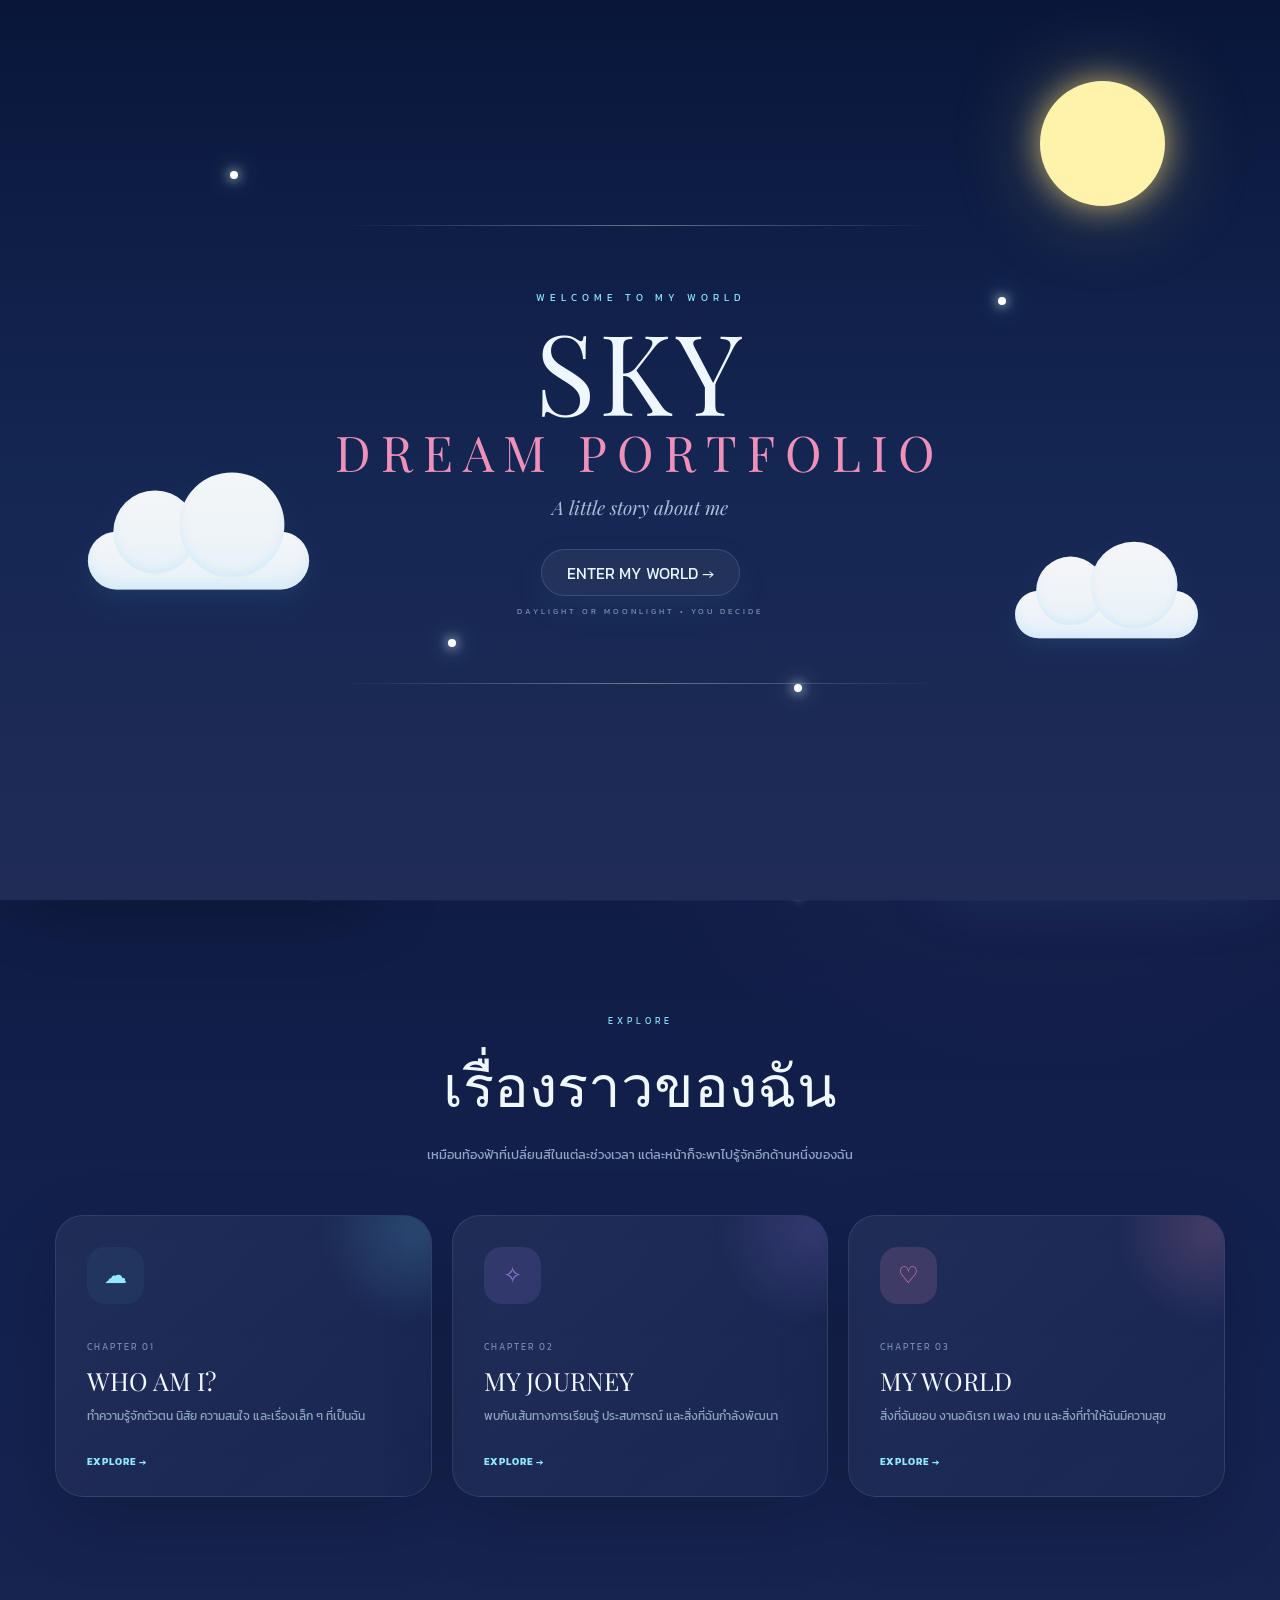
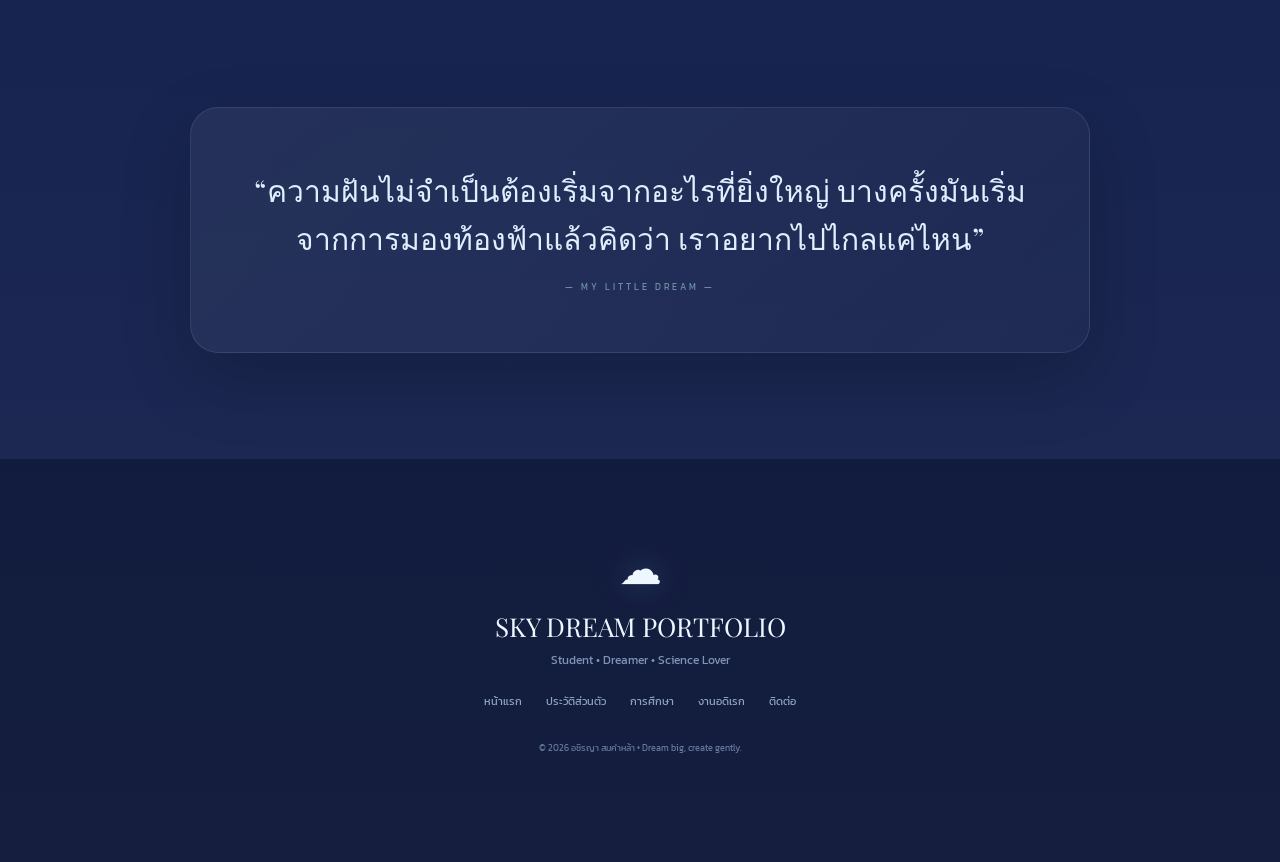
==== commit b79f4479: "Update index.html" ====
--- a/index.html
+++ b/index.html
@@ -4009,6 +4009,23 @@
   .sd-roaming-chibi{width:118px;height:118px}
   .sd-roam-bubble{font-size:9px;max-width:210px}
 }
+
+/* V2.3 • transparent Luna + drag / shake / rapid-click chase / ball */
+.sd-roaming-chibi{touch-action:none;cursor:grab}
+.sd-roaming-chibi.is-dragging{cursor:grabbing;transition:none!important}
+.sd-roaming-chibi img{border-radius:0!important;object-fit:contain!important}
+.chibi-art-wrap img{border-radius:0!important;object-fit:contain!important}
+.sd-roaming-chibi.is-dizzy img{animation:sdRoamDizzy .28s linear infinite alternate;filter:saturate(.9) hue-rotate(-8deg)}
+@keyframes sdRoamDizzy{0%{transform:translateX(-5px) rotate(-5deg)}50%{transform:translateY(-2px) rotate(5deg) scale(1.02)}100%{transform:translateX(5px) rotate(-4deg)}}
+.sd-roaming-chibi .dizzy-mark{left:76%;top:28%;font-size:20px;display:none}
+.sd-roaming-chibi.mood-dizzy .dizzy-mark{display:block;opacity:1;transform:translate(0,-4px) scale(1)}
+.sd-roam-ball{position:fixed;z-index:2053;width:48px;height:48px;border-radius:50%;display:grid;place-items:center;opacity:0;visibility:hidden;pointer-events:none;font-size:30px;filter:drop-shadow(0 8px 14px rgba(87,130,191,.24));transform:translateZ(0) scale(.55);transition:opacity .2s ease,transform .28s cubic-bezier(.2,.78,.25,1);}
+.sd-roam-ball.show{opacity:1;visibility:visible;transform:scale(1)}
+.sd-roam-ball.bounce{animation:sdBallBounce .55s cubic-bezier(.2,.78,.25,1) infinite alternate}
+.sd-roam-ball.hit{animation:sdBallHit .8s cubic-bezier(.2,.78,.25,1)}
+@keyframes sdBallBounce{from{transform:translateY(0) rotate(-7deg) scale(1)}to{transform:translateY(-9px) rotate(9deg) scale(1.04)}}
+@keyframes sdBallHit{0%{transform:scale(1)}28%{transform:scale(1.18) translateY(-10px)}60%{transform:scale(.92) translateY(2px)}100%{transform:scale(1) translateY(0)}}
+@media(max-width:780px){.sd-roam-ball{width:42px;height:42px;font-size:26px}}
 @media(prefers-reduced-motion:reduce){
   .sd-roaming-chibi img,.sd-roaming-chibi.is-walking img,.sd-roaming-chibi.is-running img,.sd-roaming-chibi.is-excited img,.sd-roaming-chibi.is-sleeping img,.sd-roaming-chibi.is-annoyed img{animation:none!important}
 }
@@ -4130,6 +4147,7 @@
     <button class="chibi-action" type="button" data-chibi-action="pet"><span class="emoji">🤍</span>ลูบหัว</button>
     <button class="chibi-action" type="button" data-chibi-action="chat"><span class="emoji">💬</span>คุยกัน</button>
     <button class="chibi-action" type="button" data-chibi-action="play"><span class="emoji">🎮</span>เล่น</button>
+    <button class="chibi-action" type="button" data-chibi-action="ball"><span class="emoji">⚽</span>เล่นบอล</button>
   </div>
 
   <div class="chibi-tools">
@@ -4152,8 +4170,10 @@
     <span class="sd-roam-mood sleep-z">Z</span>
     <span class="sd-roam-mood mood-mark">💢</span>
     <span class="sd-roam-mood sad-drop">💧</span>
+    <span class="sd-roam-mood dizzy-mark">🌀</span>
   </div>
   <div class="sd-roam-bubble" id="sdRoamBubble">เมี้ยว~ ฉันกำลังเดินเล่นอยู่ตรงนี้นะ ♡</div>
+  <div class="sd-roam-ball" id="sdRoamBall" aria-hidden="true">⚽</div>
 </div>
 
 <div class="sd-game" id="sdGame" aria-hidden="true">
@@ -4680,6 +4700,7 @@
   const snackCount = $("#chibiSnackCount");
   const art = $("#sdRoamingChibi") || $("#chibiArt");
   const panelArt = $("#chibiArt");
+  const ball = $("#sdRoamBall");
   const roamBubble = $("#sdRoamBubble");
   const roamDrawWrap = $(".sd-draw-wrap");
   const hearts = $("#sdHearts");
@@ -4713,8 +4734,12 @@
   let roamX = Math.max(26, innerWidth * 0.52), roamY = Math.max(120, innerHeight * 0.48);
   let roamTX = roamX, roamTY = roamY, roamLast = performance.now();
   let roamTimer = null, sleepTimer = null, wakeTimer = null;
-  let roamSleeping = false, roamChasing = false, feedPending = false;
-  let pokeBurst = [], lastInteraction = Date.now();
+  let roamSleeping = false, roamChasing = false, feedPending = false, ballPending = false;
+  let ballX = 0, ballY = 0, ballTimer = null;
+  let pokeBurst = [], fastPokeBurst = [], globalClickBurst = [], lastInteraction = Date.now();
+  let dragging = false, dragMoved = false, dragPointerId = null, suppressNextClick = false;
+  let dragStartClientX = 0, dragStartClientY = 0, dragStartRoamX = 0, dragStartRoamY = 0;
+  let dragHistory = [], nauseaTimer = null;
   let pointerX = innerWidth * .5, pointerY = innerHeight * .5;
   let energy = clamp(Number(state.energy ?? 76), 0, 100);
   let mood = "happy";
@@ -4722,12 +4747,13 @@
   function setRoamMood(next, bubbleMessage){
     mood = next;
     if(!art) return;
-    art.classList.remove("mood-happy","mood-excited","mood-sleeping","mood-annoyed","mood-tired","is-walking","is-running","is-excited","is-sleeping","is-annoyed","is-tired");
+    art.classList.remove("mood-happy","mood-excited","mood-sleeping","mood-annoyed","mood-tired","mood-dizzy","is-walking","is-running","is-excited","is-sleeping","is-annoyed","is-tired","is-dizzy");
     art.classList.add(`mood-${next}`);
     if(next === "excited") art.classList.add("is-excited");
     if(next === "sleeping") art.classList.add("is-sleeping");
     if(next === "annoyed") art.classList.add("is-annoyed","is-running");
     if(next === "tired") art.classList.add("is-tired");
+    if(next === "dizzy") art.classList.add("is-dizzy");
     if(bubbleMessage) showRoamBubble(bubbleMessage);
   }
   function showRoamBubble(message, duration=2600){
@@ -4765,21 +4791,46 @@
     if(!art) return;
     const dt=Math.min(38,now-roamLast)/16.666; roamLast=now;
     if(!roamSleeping){
-      const chase = roamChasing ? 0.19 : (feedPending ? 0.115 : .052);
+      if(ballPending && !roamChasing && !feedPending){
+        const b=roamBounds();
+        roamTX=clamp(ballX-art.offsetWidth*.35,b.minX,b.maxX);
+        roamTY=clamp(ballY-art.offsetHeight*.35,b.minY,b.maxY);
+        art.classList.add("is-running");
+      }
+      const chase = roamChasing ? 0.19 : (feedPending ? 0.115 : (ballPending ? 0.095 : .052));
       if(roamChasing){
-        const b=roamBounds(); roamTX=clamp(pointerX-(art.offsetWidth*.35),b.minX,b.maxX); roamTY=clamp(pointerY-(art.offsetHeight*.22),b.minY,b.maxY); art.classList.add("is-running"); }
-        const dx=roamTX-roamX, dy=roamTY-roamY, dist=Math.hypot(dx,dy);
-        if(dist>1){
-          const step=Math.min(dist, (roamChasing?11.5:(feedPending?6.2:2.3))*dt);
-          roamX += dx/dist*step; roamY += dy/dist*step;
-          art.style.setProperty("--sd-face", dx>=0 ? 1 : -1);
-        } else if(!roamChasing && !feedPending){ art.classList.remove("is-walking","is-running"); }
-        art.style.left=`${roamX}px`; art.style.top=`${roamY}px`;
+        const b=roamBounds();
+        roamTX=clamp(pointerX-(art.offsetWidth*.35),b.minX,b.maxX);
+        roamTY=clamp(pointerY-(art.offsetHeight*.22),b.minY,b.maxY);
+        art.classList.add("is-running");
+      }
+      const dx=roamTX-roamX, dy=roamTY-roamY, dist=Math.hypot(dx,dy);
+      if(dist>1){
+        const step=Math.min(dist, (roamChasing?11.5:(feedPending?6.2:(ballPending?7.2:2.3)))*dt);
+        roamX += dx/dist*step; roamY += dy/dist*step;
+        art.style.setProperty("--sd-face", dx>=0 ? 1 : -1);
+      } else if(!roamChasing && !feedPending && !ballPending){
+        art.classList.remove("is-walking","is-running");
+      }
+      art.style.left=`${roamX}px`; art.style.top=`${roamY}px`;
       if(feedPending && dist<7){
         feedPending=false; art.classList.remove("is-running","is-walking");
         const cookie=document.createElement("span");cookie.className="sd-feed-cookie";cookie.textContent="🍪";cookie.style.left=`${roamX+art.offsetWidth*.47}px`;cookie.style.top=`${roamY+art.offsetHeight*.54}px`;document.body.appendChild(cookie);setTimeout(()=>cookie.remove(),1850);
         energy=clamp(energy+10,0,100); state.energy=energy; save(stateKey,state);
         setRoamMood("happy","งั่มงั่ม~! 🍪 เดินมาหาให้กินถึงที่เลย ขอบคุณนะ ♡"); celebrate("feed");
+      }
+      if(ballPending && dist<12){
+        ballPending=false; art.classList.remove("is-running","is-walking");
+        if(ball){
+          ball.classList.remove("bounce"); ball.classList.add("hit");
+          clearTimeout(ballTimer);
+          ballTimer=setTimeout(()=>{ball.classList.remove("show","hit");},720);
+        }
+        energy=clamp(energy-3,0,100); state.energy=energy; save(stateKey,state);
+        setRoamMood("happy","เย้! จับบอลได้แล้ว~ ⚽💗 เล่นอีกไหม? ");
+        showRoamBubble("⚽ ตีบอลกลับไปแล้วนะ~ เมี้ยว!",1800);
+        celebrate("pat");
+        setTimeout(()=>{if(!roamChasing && !feedPending && !roamSleeping){pickRoamTarget();}},760);
       }
     }
     placeRoamBubble();
@@ -4805,10 +4856,15 @@
   }
   function pokeRoam(){
     registerInteraction();
-    const now=performance.now(); pokeBurst.push(now); pokeBurst=pokeBurst.filter(t=>now-t<4600);
+    const now=performance.now();
+    pokeBurst.push(now); pokeBurst=pokeBurst.filter(t=>now-t<4600);
+    fastPokeBurst.push(now); fastPokeBurst=fastPokeBurst.filter(t=>now-t<900);
+    if(fastPokeBurst.length>=3){
+      fastPokeBurst=[]; forceChase("💢 เมี้ยว! คลิกรัวแบบนี้ ฉันวิ่งไล่แล้วนะ!!");
+      return;
+    }
     if(pokeBurst.length>=6){
-      pokeBurst=[]; roamChasing=true; setRoamMood("annoyed","💢 เมี้ยว! อย่าจิ้มเยอะสิ! ฉันจะวิ่งไล่แล้วนะ!!");
-      art.classList.add("is-running"); clearTimeout(pokeRoam._t); pokeRoam._t=setTimeout(()=>{roamChasing=false;setRoamMood("tired","💧 วิ่งจนเหนื่อยแล้ว... ขอพักก่อนนะ");energy=clamp(energy-14,0,100);state.energy=energy;save(stateKey,state);},7200);
+      pokeBurst=[]; forceChase("💢 เมี้ยว! อย่าจิ้มเยอะสิ! ฉันจะวิ่งไล่แล้วนะ!!");
       return;
     }
     pet("poke");
@@ -4819,8 +4875,103 @@
     setRoamMood("excited","ว้าววว! ✨ เธอกำลังวาดอะไรอยู่เหรอ?! ขอฉันดูใกล้ ๆ นะ 💖");
     art.classList.add("is-excited"); setTimeout(()=>{if(!roamSleeping && mood==='excited'){setRoamMood("happy");}},1900);
   }
+  function forceChase(message="💢 เมี้ยว! คลิกรัวขนาดนี้ ฉันไล่จับแล้วนะ!!"){
+    if(!art) return;
+    if(dragging){try{if(dragPointerId!=null) art.releasePointerCapture(dragPointerId);}catch(_){} dragging=false; dragPointerId=null; art.classList.remove("is-dragging");}
+    roamSleeping=false; roamChasing=true; feedPending=false; ballPending=false;
+    clearTimeout(wakeTimer); clearTimeout(roamTimer); clearTimeout(ballTimer);
+    ball?.classList.remove("show","hit","bounce");
+    setRoamMood("annoyed",message);
+    art.classList.add("is-running");
+    clearTimeout(forceChase._t);
+    forceChase._t=setTimeout(()=>{
+      roamChasing=false;
+      setRoamMood(energy<32?"tired":"happy",energy<32?"💧 หอบแฮ่ก... วิ่งจนเหนื่อยแล้วนะ":"ฉันให้อภัยแล้วนะ เมี้ยว~ ♡");
+      if(energy<32){energy=clamp(energy-6,0,100);state.energy=energy;save(stateKey,state);}
+      pickRoamTarget();
+    },6500);
+  }
+
+  function detectShake(){
+    if(dragHistory.length<6) return false;
+    const recent=dragHistory.slice(-9);
+    let total=0, turns=0, lastAngle=null;
+    for(let i=1;i<recent.length;i++){
+      const dx=recent[i].x-recent[i-1].x, dy=recent[i].y-recent[i-1].y;
+      total += Math.hypot(dx,dy);
+      const angle=Math.atan2(dy,dx);
+      if(lastAngle!==null){
+        let diff=Math.abs(angle-lastAngle); while(diff>Math.PI) diff=Math.abs(diff-Math.PI*2);
+        if(diff>2.0) turns++;
+      }
+      lastAngle=angle;
+    }
+    const first=recent[0], last=recent[recent.length-1];
+    const net=Math.hypot(last.x-first.x,last.y-first.y);
+    return total>150 && net<85 && turns>=3;
+  }
+
+  function triggerNausea(){
+    if(!art) return;
+    clearTimeout(nauseaTimer);
+    setRoamMood("dizzy","🌀 อื้อ... เขย่าแรงไปหน่อย เวียนหัวแล้วนะ 💫");
+    energy=clamp(energy-8,0,100); state.energy=energy; save(stateKey,state);
+    showRoamBubble("🌀 เวียนหัวดุ๊กดิ๊ก... ขอพักแป๊บนะ 💫",1800);
+    nauseaTimer=setTimeout(()=>{if(!roamChasing){setRoamMood(energy<28?"tired":"happy",energy<28?"💧 ยังมึนอยู่นิดนึง...":"หายเวียนแล้ว~ ♡");}},1800);
+  }
+
+  function onRoamPointerDown(e){
+    if(e.button!==undefined && e.button!==0) return;
+    dragging=true; dragMoved=false; suppressNextClick=true; dragPointerId=e.pointerId;
+    dragStartClientX=e.clientX; dragStartClientY=e.clientY; dragStartRoamX=roamX; dragStartRoamY=roamY;
+    dragHistory=[{x:e.clientX,y:e.clientY,t:performance.now()}];
+    registerInteraction();
+    if(roamSleeping) wakeUp("เมี้ยว? จับฉันเหรอ~ ตื่นแล้ว ♡");
+    e.preventDefault();
+    try{art.setPointerCapture(e.pointerId);}catch(_){}
+  }
+  function onRoamPointerMove(e){
+    if(!dragging || (dragPointerId!=null && e.pointerId!==dragPointerId)) return;
+    e.preventDefault();
+    const b=roamBounds();
+    const x=clamp(dragStartRoamX+(e.clientX-dragStartClientX),b.minX,b.maxX);
+    const y=clamp(dragStartRoamY+(e.clientY-dragStartClientY),b.minY,b.maxY);
+    if(Math.hypot(e.clientX-dragStartClientX,e.clientY-dragStartClientY)>7) dragMoved=true;
+    roamX=x; roamY=y; roamTX=x; roamTY=y;
+    roamChasing=false; feedPending=false; ballPending=false;
+    clearTimeout(roamTimer);
+    ball?.classList.remove("show","hit","bounce");
+    art.style.left=`${roamX}px`; art.style.top=`${roamY}px`;
+    art.classList.add("is-dragging");
+    dragHistory.push({x:e.clientX,y:e.clientY,t:performance.now()});
+    if(dragHistory.length>12) dragHistory.shift();
+    if(dragMoved && detectShake()) triggerNausea();
+    placeRoamBubble();
+  }
+  function onRoamPointerUp(e){
+    if(!dragging || (dragPointerId!=null && e.pointerId!==dragPointerId)) return;
+    e.preventDefault();
+    try{art.releasePointerCapture(e.pointerId);}catch(_){}
+    dragging=false; dragPointerId=null; art.classList.remove("is-dragging");
+    const moved=dragMoved; dragMoved=false;
+    suppressNextClick=true;
+    if(!moved){
+      pokeRoam();
+    }else{
+      suppressNextClick=false;
+      if(mood!=="dizzy" && !roamChasing){
+        setRoamMood(energy<28?"tired":"happy");
+        pickRoamTarget();
+      }
+    }
+  }
+  art?.addEventListener("pointerdown",onRoamPointerDown);
+  art?.addEventListener("pointermove",onRoamPointerMove);
+  art?.addEventListener("pointerup",onRoamPointerUp);
+  art?.addEventListener("pointercancel",onRoamPointerUp);
+
   window.addEventListener("pointermove",e=>{pointerX=e.clientX;pointerY=e.clientY},{passive:true});
-  window.addEventListener("resize",()=>{const b=roamBounds();roamX=clamp(roamX,b.minX,b.maxX);roamY=clamp(roamY,b.minY,b.maxY);roamTX=clamp(roamTX,b.minX,b.maxX);roamTY=clamp(roamTY,b.minY,b.maxY);placeRoamBubble();});
+  window.addEventListener("resize",()=>{const b=roamBounds();roamX=clamp(roamX,b.minX,b.maxX);roamY=clamp(roamY,b.minY,b.maxY);roamTX=clamp(roamTX,b.minX,b.maxX);roamTY=clamp(roamTY,b.minY,b.maxY);if(ball){ballX=clamp(ballX,12,Math.max(12,innerWidth-60));ballY=clamp(ballY,74,Math.max(74,innerHeight-120));}placeRoamBubble();});
 
   function load(key, fallback){
     try {
@@ -4963,6 +5114,24 @@
     const msgs=["งื้อ... ชอบมากเลย ♡","หูขยับแล้วนะ! ลูบอีกได้นิดนึง ✦","ฮือออ สบายใจจัง ขอบคุณนะ","วันนี้ฉันอารมณ์ดีขึ้น 300% แล้ว! 🌸"];
     if(source!=="poke") setRoamMood("happy");
     showBubble(msgs[(state.pats-1)%msgs.length]); showRoamBubble(msgs[(state.pats-1)%msgs.length],2200); celebrate("pat");
+  }
+
+  function playBall(){
+    registerInteraction();
+    state.plays=Number(state.plays||0)+1; save(stateKey,state); updateAffection(4);
+    roamSleeping=false; roamChasing=false; feedPending=false; ballPending=true;
+    clearTimeout(wakeTimer); clearTimeout(forceChase._t);
+    const b=roamBounds();
+    ballX=b.minX+Math.random()*(b.maxX-b.minX);
+    ballY=b.minY+Math.random()*(b.maxY-b.minY);
+    if(ball){
+      clearTimeout(ballTimer); ball.textContent=Math.random()>.5?"⚽":"🩵";
+      ball.style.left=`${clamp(ballX,12,Math.max(12,innerWidth-60))}px`;
+      ball.style.top=`${clamp(ballY,74,Math.max(74,innerHeight-120))}px`;
+      ball.classList.remove("hit"); ball.classList.add("show","bounce");
+    }
+    setRoamMood("excited","บอลมาแล้ว! ⚽ ขอฉันวิ่งไปเตะหน่อย~ ✨");
+    showRoamBubble("⚽ โยนบอลมาเลย! ฉันจะไปคาบให้~",2400);
   }
 
   function buildEffects(){
@@ -5083,9 +5252,15 @@
   async function sendChat(){if(chatBusy||!chatInput)return;const text=chatInput.value.trim();if(!text)return;chatInput.value="";state.chats=Number(state.chats||0)+1;save(stateKey,state);updateAffection(2);addChat('user',text);chatBusy=true;const typing=document.createElement('div');typing.className='sd-msg';typing.id='sdTypingRow';typing.innerHTML='<div class="sd-typing"><i></i><i></i><i></i></div>';chatMessages.appendChild(typing);chatMessages.scrollTop=chatMessages.scrollHeight;await new Promise(r=>setTimeout(r,Math.min(1300,550+text.length*18)));typing.remove();addChat('cat',localReply(text));showBubble(localReply(text));chatBusy=false;}
   chatForm?.addEventListener("submit",e=>{e.preventDefault();sendChat()});
 
-  $$('[data-chibi-action]').forEach(button=>button.addEventListener('click',()=>{const action=button.dataset.chibiAction;if(action==='feed')feed();if(action==='pet')pet();if(action==='chat')openChat();if(action==='play')openGame()}));
-  art?.addEventListener("click",()=>pokeRoam());
+  $$('[data-chibi-action]').forEach(button=>button.addEventListener('click',()=>{const action=button.dataset.chibiAction;if(action==='feed')feed();if(action==='pet')pet();if(action==='chat')openChat();if(action==='play')openGame();if(action==='ball')playBall()}));
+  art?.addEventListener("click",()=>{if(suppressNextClick){suppressNextClick=false;return;}pokeRoam();});
   art?.addEventListener("keydown",e=>{if(e.key==='Enter'||e.key===' '){e.preventDefault();pokeRoam()}});
+  document.addEventListener("click",e=>{
+    if(e.target===art || art?.contains(e.target)) return;
+    if(e.target?.closest?.("input,textarea")) return;
+    const now=performance.now(); globalClickBurst.push(now); globalClickBurst=globalClickBurst.filter(t=>now-t<850);
+    if(globalClickBurst.length>=3){globalClickBurst=[];forceChase("💢 เมี้ยว! คลิกรัวไปแล้วนะ ฉันจะวิ่งไล่เดี๋ยวนี้เลย!!");}
+  },{capture:true});
   panelArt?.addEventListener("click",()=>pet("button"));
   $("#chibiMinimize")?.addEventListener("click",()=>companion.classList.toggle("is-minimized"));
   $("#chibiClose")?.addEventListener("click",()=>{companion.classList.add("is-minimized");showBubble("ฉันจะย่อตัวอยู่มุมนี้นะ เรียกฉันได้ตลอดเลย ♡")});
